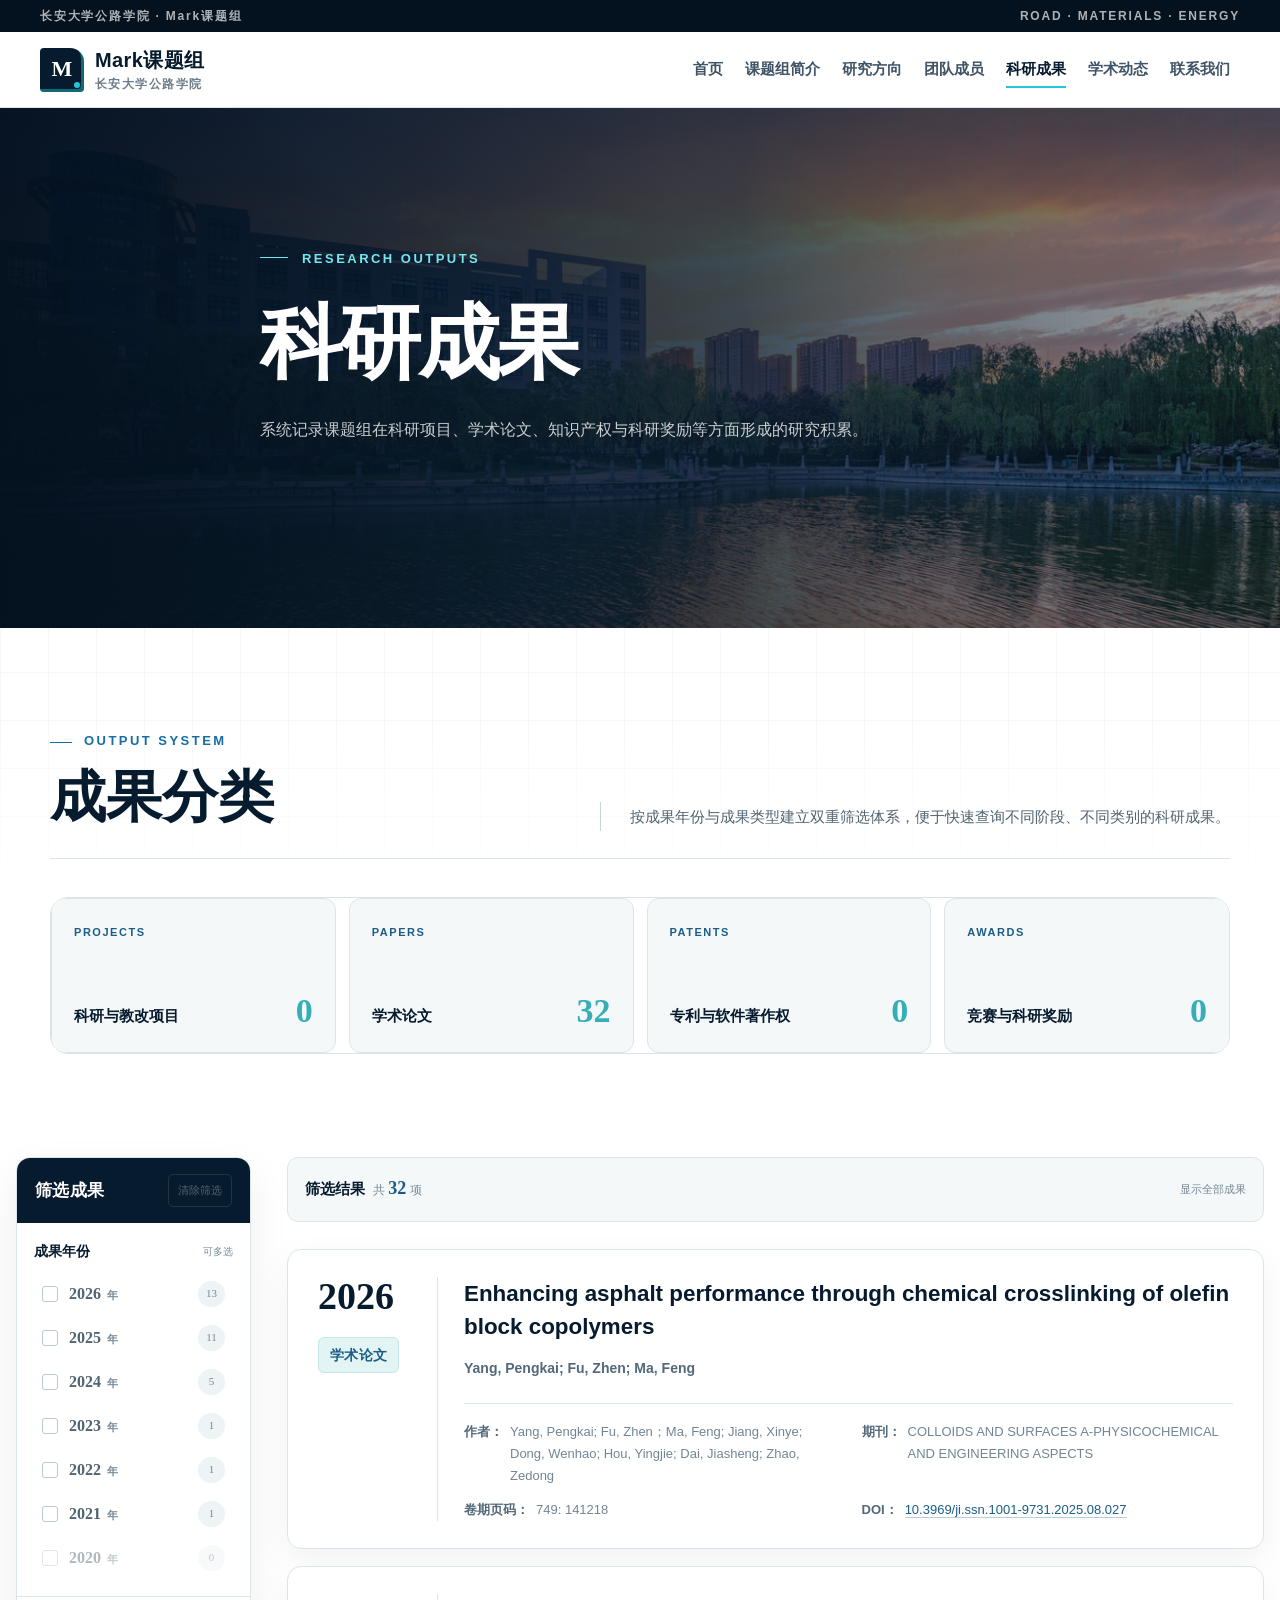
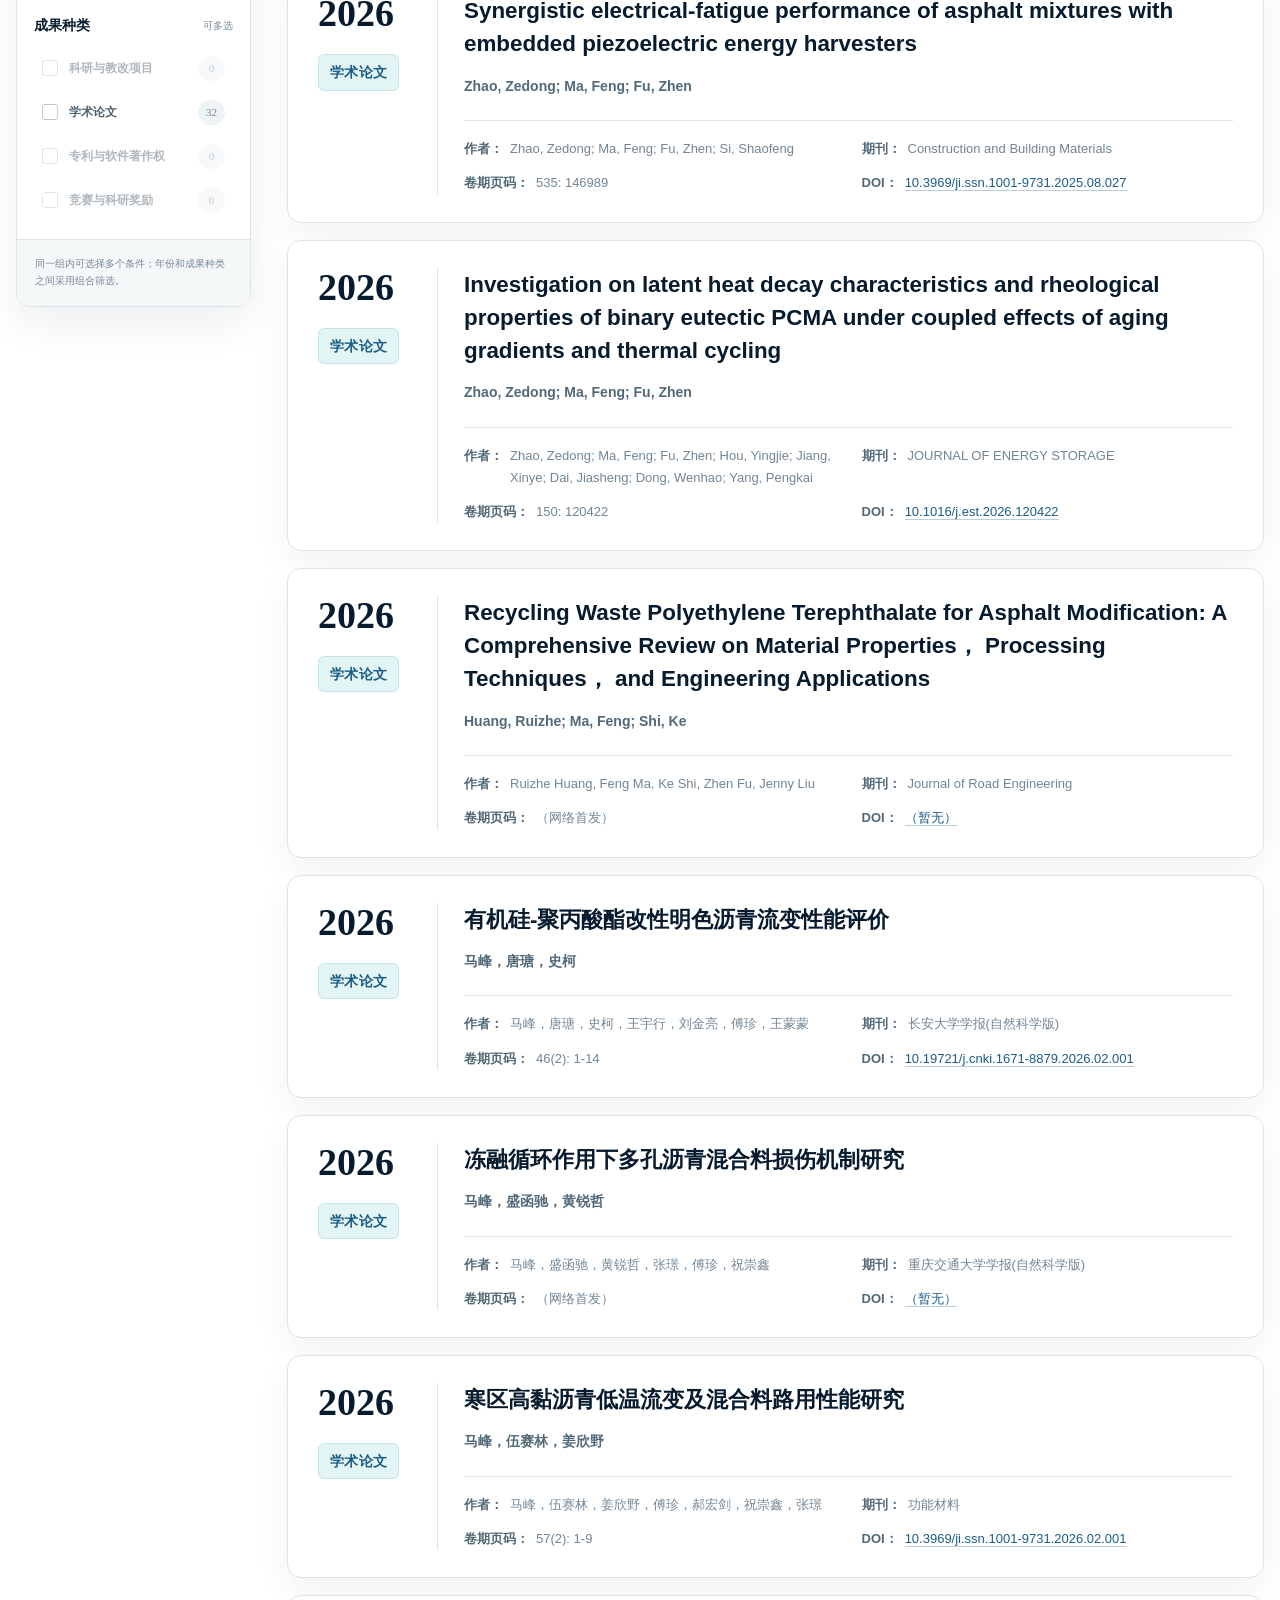
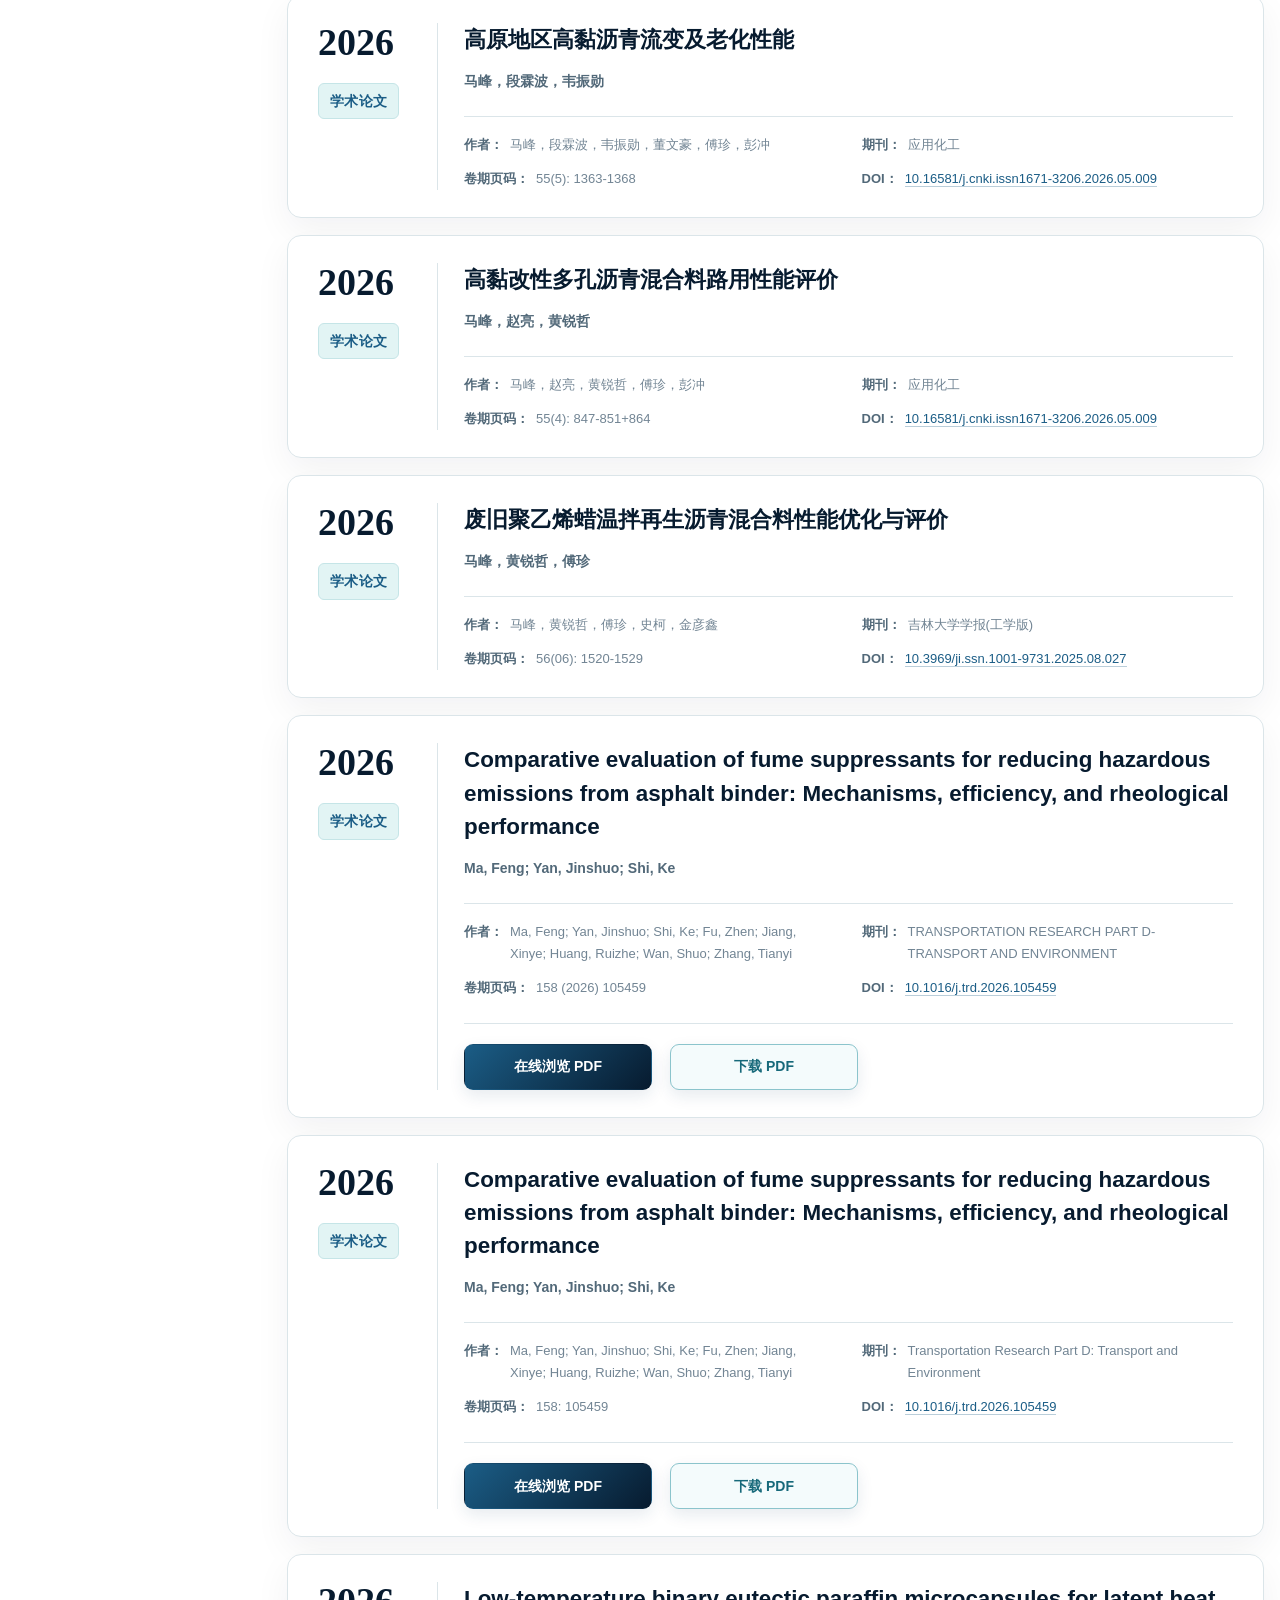
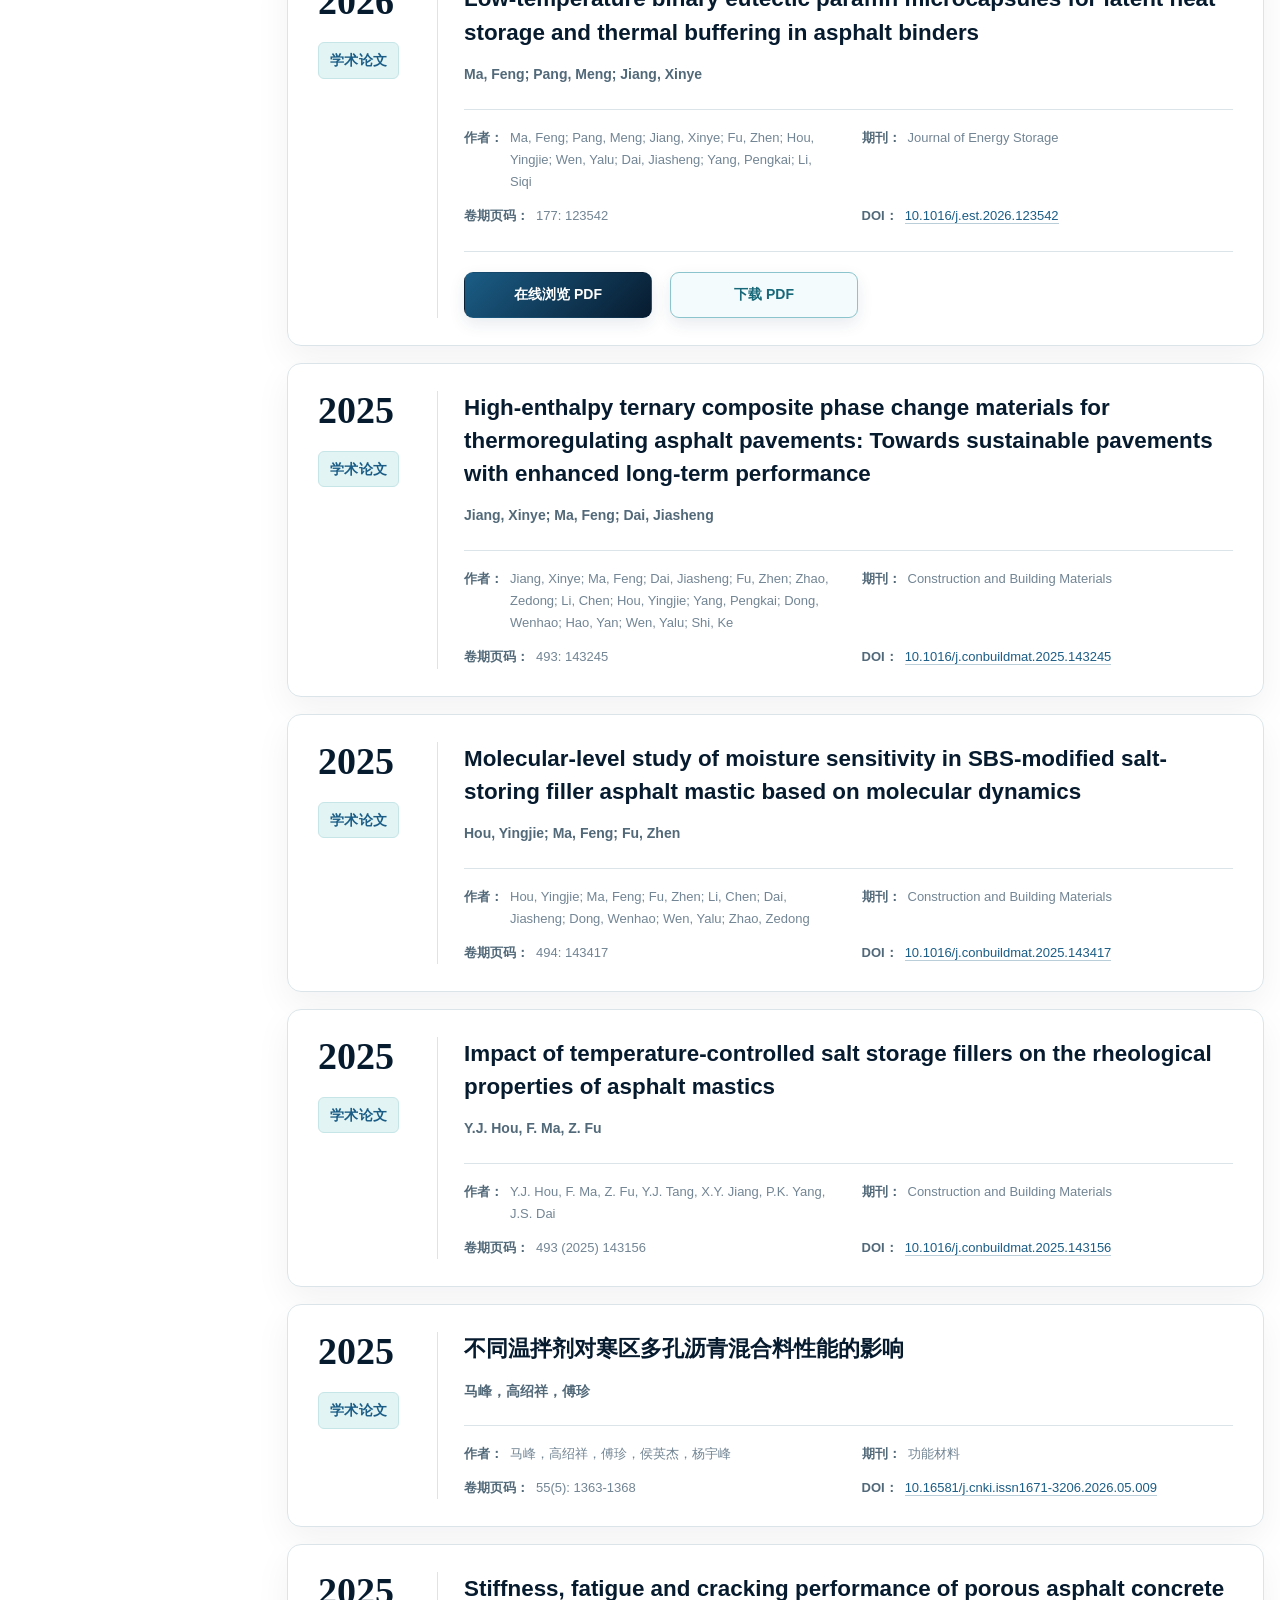
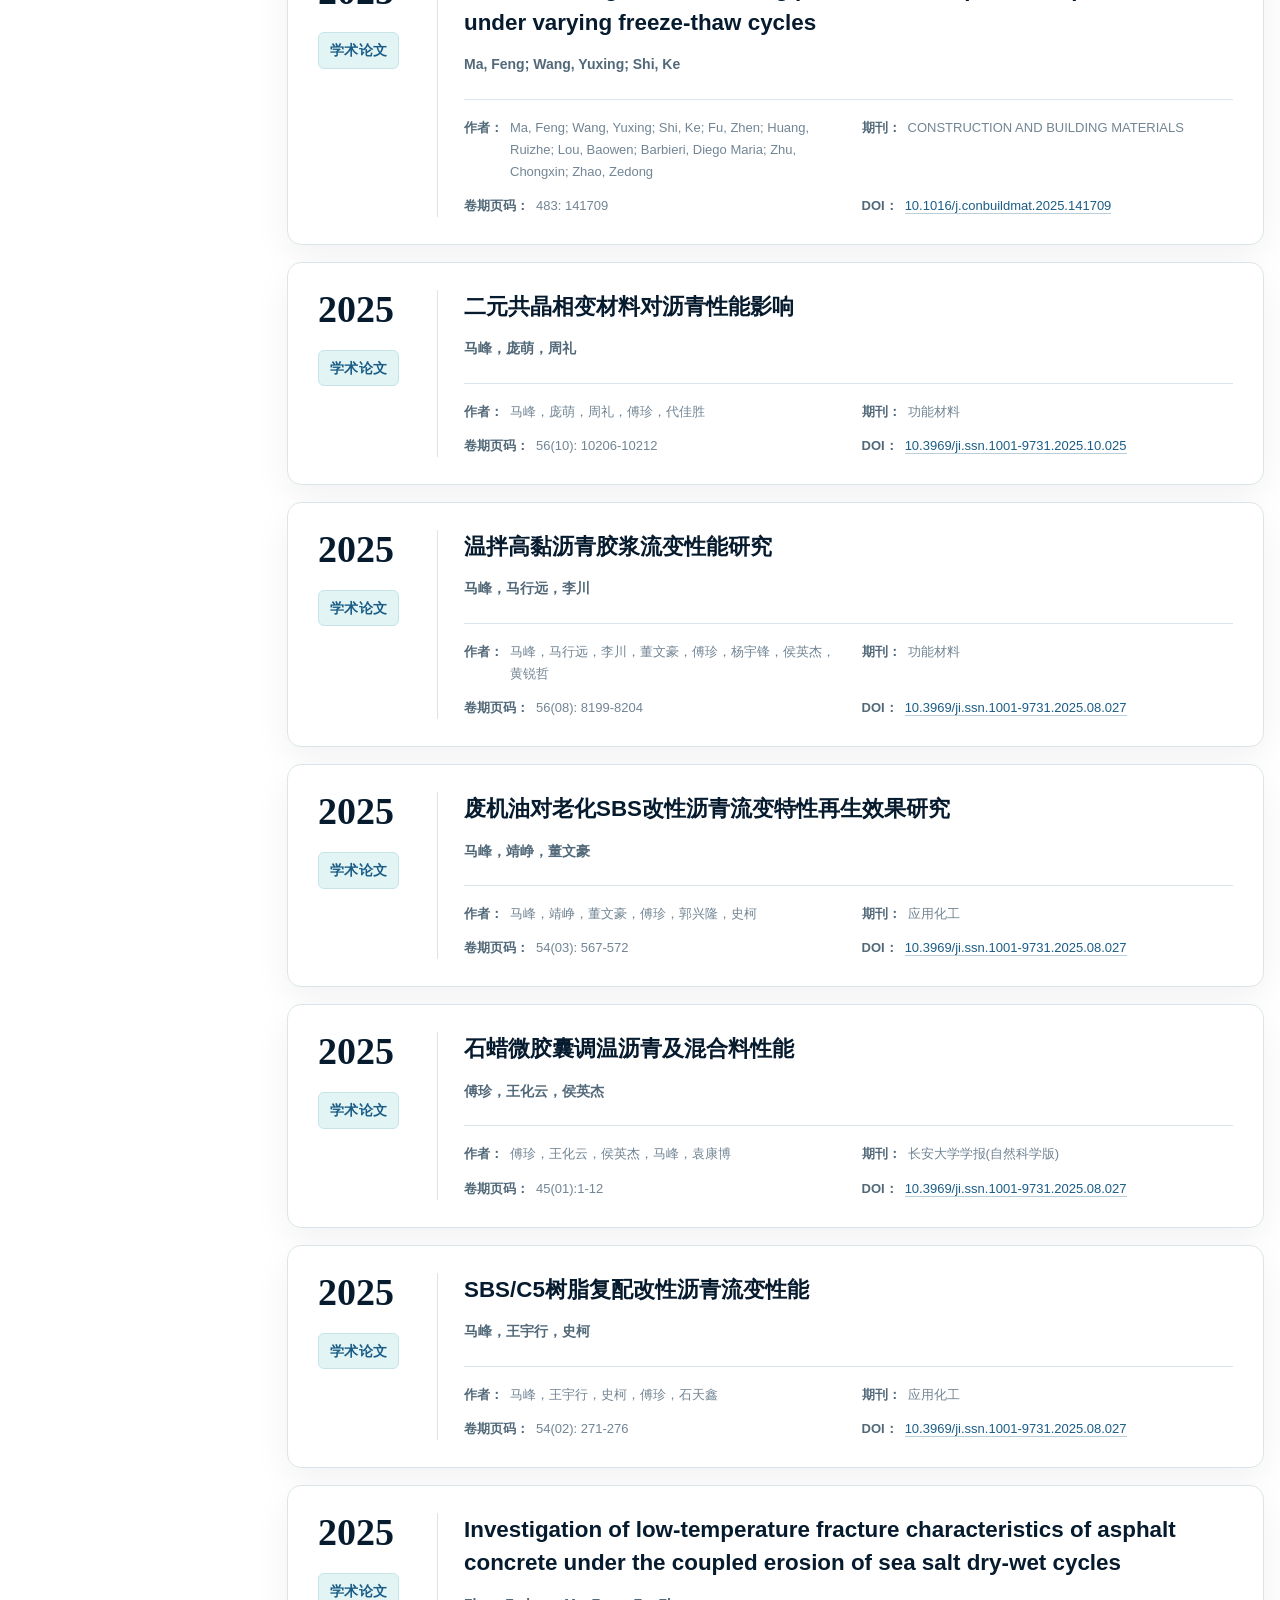
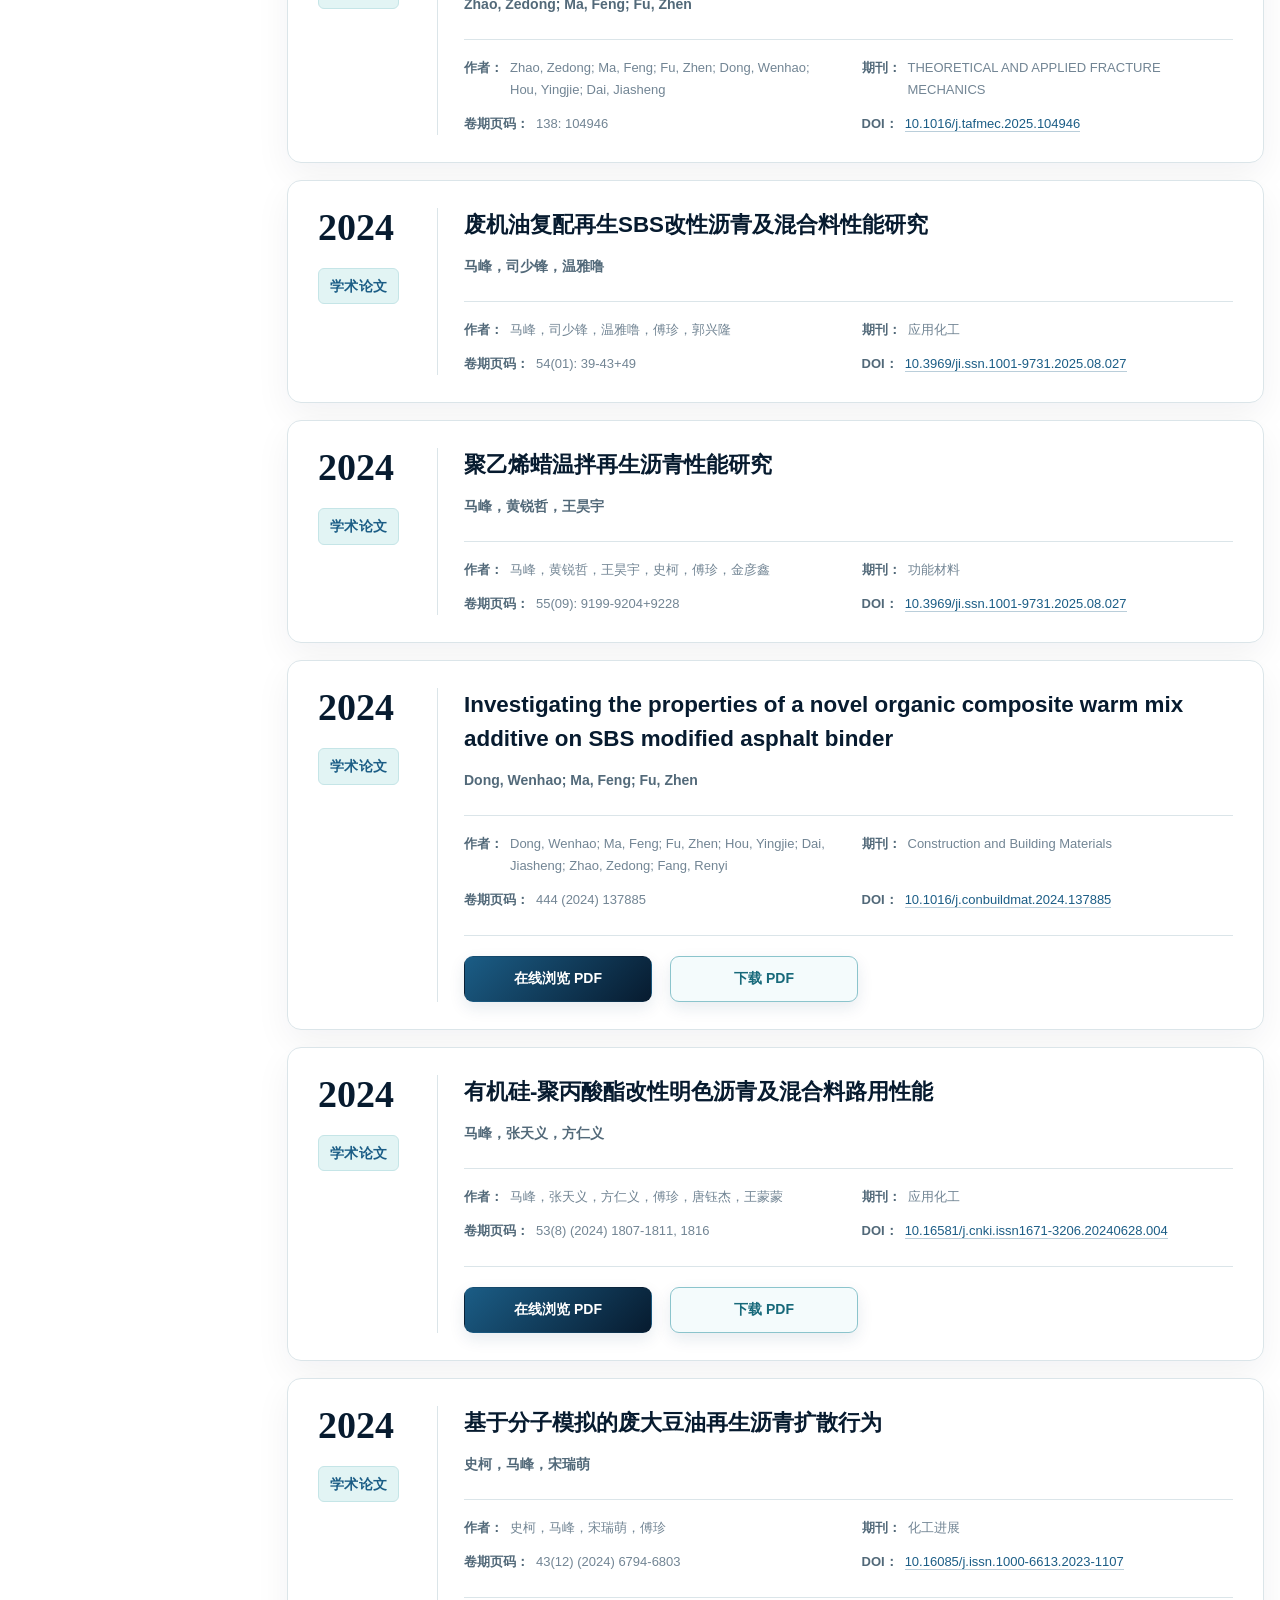
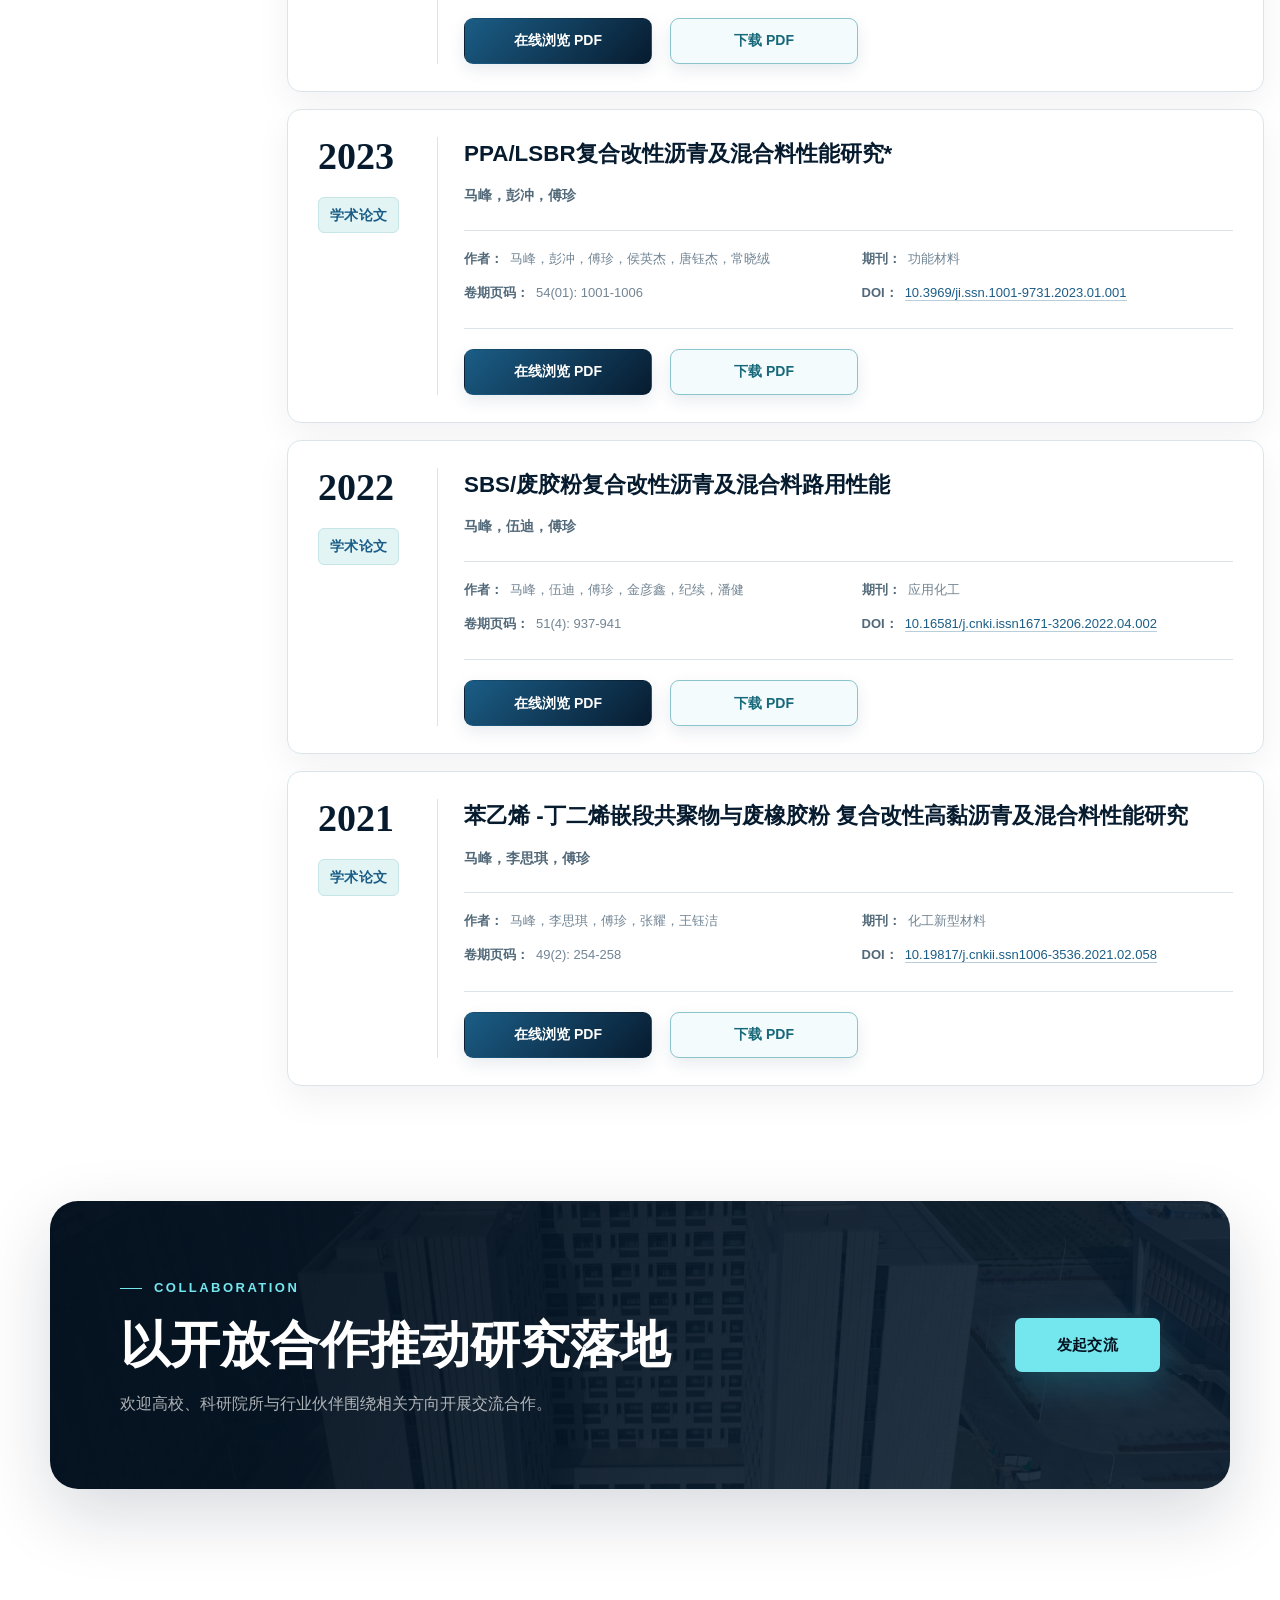
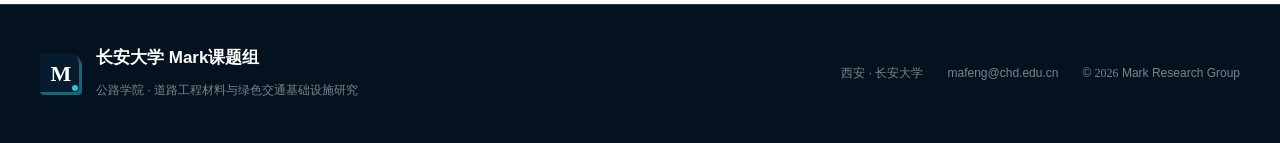
==== publications.html @ ce685371 "发布人工确认的成果 PDF" ====
<!DOCTYPE html>
<html lang="zh-CN">

<head>
    <meta charset="UTF-8">

    <meta name="viewport" content="width=device-width, initial-scale=1.0">

    <meta name="description" content="长安大学公路学院 Mark课题组科研项目、学术论文、知识产权与科研奖励。">

    <meta name="theme-color" content="#071b2f">

    <title>科研成果 - 长安大学 Mark课题组</title>

    <!-- 网站公共样式 -->
    <link rel="stylesheet" href="CSS/style.css">

    <!-- 网站公共脚本 -->
    <script src="JS/main.js" defer></script>

    <!-- 科研成果页面专用样式 -->
    <link rel="stylesheet" href="CSS/publications.css">
</head>

<body class="publications-page">

    <a class="skip-link" href="#main-content">跳至主要内容</a>

    <!-- 顶部信息栏 -->
    <div class="site-topbar">
        <span>长安大学公路学院 · Mark课题组</span>
        <span>ROAD · MATERIALS · ENERGY</span>
    </div>

    <!-- 主导航 -->
    <nav class="navbar" aria-label="主导航">

        <a class="logo" href="index.html">
            <span class="logo-mark">M</span>

            <span class="logo-text">
                <strong>Mark课题组</strong>
                <span>长安大学公路学院</span>
            </span>
        </a>

        <button class="nav-toggle" type="button" aria-expanded="false" aria-controls="primary-navigation" aria-label="打开或关闭主导航">
            <span class="nav-toggle-label">菜单</span>
            <span class="nav-toggle-icon" aria-hidden="true"></span>
        </button>

        <ul id="primary-navigation">
            <li><a href="index.html">首页</a></li>
            <li><a href="about.html">课题组简介</a></li>
            <li><a href="research.html">研究方向</a></li>
            <li><a href="members.html">团队成员</a></li>

            <li>
                <a class="active" aria-current="page" href="publications.html">科研成果</a>
            </li>

            <li><a href="news.html">学术动态</a></li>
            <li><a href="join.html">联系我们</a></li>
        </ul>
    </nav>

    <main id="main-content">

        <!-- 页面首屏 -->
        <header class="page-header publications-header">
            <div>
                <span class="hero-kicker">RESEARCH OUTPUTS</span>

                <h1>科研成果</h1>

                <p>系统记录课题组在科研项目、学术论文、知识产权与科研奖励等方面形成的研究积累。</p>
            </div>
        </header>

        <!-- 成果分类概览 -->
        <section class="output-overview">

            <div class="output-heading">
                <div>
                    <span class="eyebrow">Output System</span>

                    <h2>成果分类</h2>
                </div>

                <p>按成果年份与成果类型建立双重筛选体系，便于快速查询不同阶段、不同类别的科研成果。</p>
            </div>

            <div class="output-stats">

                <article class="output-stat-card">
                    <strong class="output-stat-code">PROJECTS</strong>

                    <div class="output-stat-content">
                        <span class="output-stat-name">科研与教改项目</span>

                        <b class="output-stat-number" data-overview-count="project">0</b>
                    </div>
                </article>

                <article class="output-stat-card">
                    <strong class="output-stat-code">PAPERS</strong>

                    <div class="output-stat-content">
                        <span class="output-stat-name">学术论文</span>

                        <b class="output-stat-number" data-overview-count="paper">0</b>
                    </div>
                </article>

                <article class="output-stat-card">
                    <strong class="output-stat-code">PATENTS</strong>

                    <div class="output-stat-content">
                        <span class="output-stat-name">专利与软件著作权</span>

                        <b class="output-stat-number" data-overview-count="intellectual-property">0</b>
                    </div>
                </article>

                <article class="output-stat-card">
                    <strong class="output-stat-code">AWARDS</strong>

                    <div class="output-stat-content">
                        <span class="output-stat-name">竞赛与科研奖励</span>

                        <b class="output-stat-number" data-overview-count="award">0</b>
                    </div>
                </article>

            </div>
        </section>

        <!-- 筛选与成果列表 -->
        <div class="publications-layout">

            <!-- 左侧筛选导航 -->
            <aside class="facet-sidebar" aria-label="科研成果筛选">
                <form class="facet-panel" id="publication-filter">
                    <div class="facet-panel-header">
                        <h2>筛选成果</h2>

                        <button class="facet-reset-button" type="button" data-reset-filters disabled>清除筛选</button>
                    </div>

                    <div class="facet-panel-body">

                        <!-- 年份筛选 -->
                        <section class="facet-group" aria-labelledby="year-filter-title">
                            <div class="facet-group-heading">
                                <h3 id="year-filter-title">成果年份</h3>

                                <span>可多选</span>
                            </div>

                            <ul class="facet-options">

                                <!-- 2026 -->
                                <li class="facet-option" data-facet-option>
                                    <label>
                                        <input type="checkbox" name="publication-year" value="2026" data-filter-year>

                                        <span class="facet-checkbox" aria-hidden="true"></span>

                                        <span class="facet-option-name"><span class="facet-year-number"> 2026</span>

                                            <span class="facet-year-unit">年</span>
                                        </span>

                                        <span class="facet-option-count" data-year-count="2026">0</span>
                                    </label>
                                </li>

                                <!-- 2025 -->
                                <li class="facet-option" data-facet-option>
                                    <label>
                                        <input type="checkbox" name="publication-year" value="2025" data-filter-year>

                                        <span class="facet-checkbox" aria-hidden="true"></span>

                                        <span class="facet-option-name"><span class="facet-year-number"> 2025</span>

                                            <span class="facet-year-unit">年</span>
                                        </span>

                                        <span class="facet-option-count" data-year-count="2025">0</span>
                                    </label>
                                </li>

                                <!-- 2024 -->
                                <li class="facet-option" data-facet-option>
                                    <label>
                                        <input type="checkbox" name="publication-year" value="2024" data-filter-year>

                                        <span class="facet-checkbox" aria-hidden="true"></span>

                                        <span class="facet-option-name"><span class="facet-year-number"> 2024</span>

                                            <span class="facet-year-unit">年</span>
                                        </span>

                                        <span class="facet-option-count" data-year-count="2024">0</span>
                                    </label>
                                </li>

                                <!-- 2023 -->
                                <li class="facet-option" data-facet-option>
                                    <label>
                                        <input type="checkbox" name="publication-year" value="2023" data-filter-year>

                                        <span class="facet-checkbox" aria-hidden="true"></span>

                                        <span class="facet-option-name"><span class="facet-year-number"> 2023</span>

                                            <span class="facet-year-unit">年</span>
                                        </span>

                                        <span class="facet-option-count" data-year-count="2023">0</span>
                                    </label>
                                </li>

                                <!-- 2022 -->
                                <li class="facet-option" data-facet-option>
                                    <label>
                                        <input type="checkbox" name="publication-year" value="2022" data-filter-year>

                                        <span class="facet-checkbox" aria-hidden="true"></span>

                                        <span class="facet-option-name"><span class="facet-year-number"> 2022</span>

                                            <span class="facet-year-unit">年</span>
                                        </span>

                                        <span class="facet-option-count" data-year-count="2022">0</span>
                                    </label>
                                </li>

                                <!-- 2021 -->
                                <li class="facet-option" data-facet-option>
                                    <label>
                                        <input type="checkbox" name="publication-year" value="2021" data-filter-year>

                                        <span class="facet-checkbox" aria-hidden="true"></span>

                                        <span class="facet-option-name"><span class="facet-year-number"> 2021</span>

                                            <span class="facet-year-unit">年</span>
                                        </span>

                                        <span class="facet-option-count" data-year-count="2021">0</span>
                                    </label>
                                </li>

                                <!-- 2020 -->
                                <li class="facet-option" data-facet-option>
                                    <label>
                                        <input type="checkbox" name="publication-year" value="2020" data-filter-year>

                                        <span class="facet-checkbox" aria-hidden="true"></span>

                                        <span class="facet-option-name"><span class="facet-year-number"> 2020</span>

                                            <span class="facet-year-unit">年</span>
                                        </span>

                                        <span class="facet-option-count" data-year-count="2020">0</span>
                                    </label>
                                </li>

                            </ul>
                        </section>

                        <!-- 成果类型筛选 -->
                        <section class="facet-group" aria-labelledby="type-filter-title">
                            <div class="facet-group-heading">
                                <h3 id="type-filter-title">成果种类</h3>

                                <span>可多选</span>
                            </div>

                            <ul class="facet-options">

                                <!-- 科研项目 -->
                                <li class="facet-option" data-facet-option>
                                    <label>
                                        <input type="checkbox" name="publication-type" value="project" data-filter-type>

                                        <span class="facet-checkbox" aria-hidden="true"></span>

                                        <span class="facet-option-name">科研与教改项目</span>

                                        <span class="facet-option-count" data-type-count="project">0</span>
                                    </label>
                                </li>

                                <!-- 学术论文 -->
                                <li class="facet-option" data-facet-option>
                                    <label>
                                        <input type="checkbox" name="publication-type" value="paper" data-filter-type>

                                        <span class="facet-checkbox" aria-hidden="true"></span>

                                        <span class="facet-option-name">学术论文</span>

                                        <span class="facet-option-count" data-type-count="paper">0</span>
                                    </label>
                                </li>

                                <!-- 知识产权 -->
                                <li class="facet-option" data-facet-option>
                                    <label>
                                        <input type="checkbox" name="publication-type" value="intellectual-property" data-filter-type>

                                        <span class="facet-checkbox" aria-hidden="true"></span>

                                        <span class="facet-option-name">专利与软件著作权</span>

                                        <span class="facet-option-count" data-type-count="intellectual-property">0</span>
                                    </label>
                                </li>

                                <!-- 奖励 -->
                                <li class="facet-option" data-facet-option>
                                    <label>
                                        <input type="checkbox" name="publication-type" value="award" data-filter-type>

                                        <span class="facet-checkbox" aria-hidden="true"></span>

                                        <span class="facet-option-name">竞赛与科研奖励</span>

                                        <span class="facet-option-count" data-type-count="award">0</span>
                                    </label>
                                </li>

                            </ul>
                        </section>

                        <p class="facet-help">同一组内可选择多个条件；年份和成果种类之间采用组合筛选。</p>

                    </div>
                </form>
            </aside>

            <!-- 右侧成果结果 -->
            <section class="publication-results" aria-labelledby="results-title">
                <div class="results-toolbar">

                    <div class="results-summary">
                        <strong id="results-title">筛选结果</strong>

                        <span>
                            共
                            <b class="results-count-number" data-visible-result-count>0</b>
                            项
                        </span>
                    </div>

                    <span class="results-status" data-results-status>显示全部成果</span>
                </div>

                <!-- 当前筛选条件 -->
                <div class="active-filters" data-active-filters hidden>
                    <span class="active-filter-label">已选条件</span>

                    <div class="active-filter-list" data-active-filter-list></div></div>

                <!-- 成果记录容器 -->
                <div class="achievement-results-list" data-achievement-results>

                    <!-- ===== 成果条目：从这里开始编辑 ===== -->
                    <!-- 新增成果时，复制一整个 achievement-record article，并同步修改年份、类型和详细信息。 -->
                    <article class="achievement-record" data-achievement-record data-year="2026" data-type="paper">
                        <!-- 左侧年份和成果类型 -->
                        <div class="record-meta">
                            <span class="record-year">2026</span>

                            <span class="record-type">学术论文</span>
                        </div>
                        <!-- 右侧论文信息 -->
                        <div class="record-content">
                            <!-- 论文题目 -->
                            <h3>Enhancing asphalt performance through chemical crosslinking of olefin block copolymers</h3>
                            <!-- 题目下方显示的主要作者 -->
                            <p class="record-author-line">Yang, Pengkai; Fu, Zhen; Ma, Feng</p>
                            <!-- 论文详细信息 -->
                            <div class="record-bibliography">
                                <!-- 完整作者信息 -->
                                <div class="bibliography-item">
                                    <span class="bibliography-label">作者</span>
                                    <span class="bibliography-value">Yang, Pengkai; Fu, Zhen；Ma, Feng; Jiang, Xinye; Dong, Wenhao; Hou, Yingjie; Dai, Jiasheng; Zhao, Zedong</span>
                                </div>
                                <!-- 期刊名称 -->
                                <div class="bibliography-item">
                                    <span class="bibliography-label">期刊</span>
                                    <span class="bibliography-value">COLLOIDS AND SURFACES A-PHYSICOCHEMICAL AND ENGINEERING ASPECTS</span>
                                </div>
                                <!-- 卷期页码或文章编号 -->
                                <div class="bibliography-item">
                                    <span class="bibliography-label">卷期页码</span>
                                    <span class="bibliography-value">749: 141218</span>
                                </div>
                                <!-- DOI -->
                                <div class="bibliography-item doi-item">
                                    <span class="bibliography-label">DOI</span>
                                    <span class="bibliography-value">
                                        <a class="bibliography-link" href="https://doi.org/10.1016/j.colsurfa.2026.141218" target="_blank" rel="noopener noreferrer">10.3969/ji.ssn.1001-9731.2025.08.027</a>
                                    </span>
                                </div>
                            </div>
                        </div>
                    </article>

                    <article class="achievement-record" data-achievement-record data-year="2026" data-type="paper">
                        <!-- 左侧年份和成果类型 -->
                        <div class="record-meta">
                            <span class="record-year">2026</span>

                            <span class="record-type">学术论文</span>
                        </div>
                        <!-- 右侧论文信息 -->
                        <div class="record-content">
                            <!-- 论文题目 -->
                            <h3>Synergistic electrical-fatigue performance of asphalt mixtures with embedded piezoelectric energy harvesters</h3>
                            <!-- 题目下方显示的主要作者 -->
                            <p class="record-author-line">Zhao, Zedong; Ma, Feng; Fu, Zhen</p>
                            <!-- 论文详细信息 -->
                            <div class="record-bibliography">
                                <!-- 完整作者信息 -->
                                <div class="bibliography-item">
                                    <span class="bibliography-label">作者</span>
                                    <span class="bibliography-value">Zhao, Zedong; Ma, Feng; Fu, Zhen; Si, Shaofeng</span>
                                </div>
                                <!-- 期刊名称 -->
                                <div class="bibliography-item">
                                    <span class="bibliography-label">期刊</span>
                                    <span class="bibliography-value">Construction and Building Materials</span>
                                </div>
                                <!-- 卷期页码或文章编号 -->
                                <div class="bibliography-item">
                                    <span class="bibliography-label">卷期页码</span>
                                    <span class="bibliography-value">535: 146989</span>
                                </div>
                                <!-- DOI -->
                                <div class="bibliography-item doi-item">
                                    <span class="bibliography-label">DOI</span>
                                    <span class="bibliography-value">
                                        <a class="bibliography-link" href="https://doi.org/10.1016/j.conbuildmat.2026.146989" target="_blank" rel="noopener noreferrer">10.3969/ji.ssn.1001-9731.2025.08.027</a>
                                    </span>
                                </div>
                            </div>
                        </div>
                    </article>

                    <article class="achievement-record" data-achievement-record data-year="2025" data-type="paper">
                        <!-- 左侧年份和成果类型 -->
                        <div class="record-meta">
                            <span class="record-year">2025</span>

                            <span class="record-type">学术论文</span>
                        </div>
                        <!-- 右侧论文信息 -->
                        <div class="record-content">
                            <!-- 论文题目 -->
                            <h3>High-enthalpy ternary composite phase change materials for thermoregulating asphalt pavements: Towards sustainable pavements with enhanced long-term performance</h3>
                            <!-- 题目下方显示的主要作者 -->
                            <p class="record-author-line">Jiang, Xinye; Ma, Feng; Dai, Jiasheng</p>
                            <!-- 论文详细信息 -->
                            <div class="record-bibliography">
                                <!-- 完整作者信息 -->
                                <div class="bibliography-item">
                                    <span class="bibliography-label">作者</span>
                                    <span class="bibliography-value">Jiang, Xinye; Ma, Feng; Dai, Jiasheng; Fu, Zhen; Zhao, Zedong; Li, Chen; Hou, Yingjie; Yang, Pengkai; Dong, Wenhao; Hao, Yan; Wen, Yalu; Shi, Ke</span>
                                </div>
                                <!-- 期刊名称 -->
                                <div class="bibliography-item">
                                    <span class="bibliography-label">期刊</span>
                                    <span class="bibliography-value">Construction and Building Materials</span>
                                </div>
                                <!-- 卷期页码或文章编号 -->
                                <div class="bibliography-item">
                                    <span class="bibliography-label">卷期页码</span>
                                    <span class="bibliography-value">493: 143245</span>
                                </div>
                                <!-- DOI -->
                                <div class="bibliography-item doi-item">
                                    <span class="bibliography-label">DOI</span>
                                    <span class="bibliography-value">
                                        <a class="bibliography-link" href="https://doi.org/10.1016/j.conbuildmat.2025.143245" target="_blank" rel="noopener noreferrer">10.1016/j.conbuildmat.2025.143245</a>
                                    </span>
                                </div>
                            </div>
                        </div>
                    </article>

                    <article class="achievement-record" data-achievement-record data-year="2025" data-type="paper">
                        <!-- 左侧年份和成果类型 -->
                        <div class="record-meta">
                            <span class="record-year">2025</span>
                            <span class="record-type">学术论文</span>
                        </div>
                        <!-- 右侧论文信息 -->
                        <div class="record-content">
                            <!-- 论文题目 -->
                            <h3>Molecular-level study of moisture sensitivity in SBS-modified salt-storing filler asphalt mastic based on molecular dynamics</h3>
                            <!-- 题目下方显示的主要作者 -->
                            <p class="record-author-line">Hou, Yingjie; Ma, Feng; Fu, Zhen</p>
                            <!-- 论文详细信息 -->
                            <div class="record-bibliography">
                                <!-- 完整作者信息 -->
                                <div class="bibliography-item">
                                    <span class="bibliography-label">作者</span>
                                    <span class="bibliography-value">Hou, Yingjie; Ma, Feng; Fu, Zhen; Li, Chen; Dai, Jiasheng; Dong, Wenhao; Wen, Yalu; Zhao, Zedong</span>
                                </div>
                                <!-- 期刊名称 -->
                                <div class="bibliography-item">
                                    <span class="bibliography-label">期刊</span>
                                    <span class="bibliography-value">Construction and Building Materials</span>
                                </div>
                                <!-- 卷期页码或文章编号 -->
                                <div class="bibliography-item">
                                    <span class="bibliography-label">卷期页码</span>
                                    <span class="bibliography-value">494: 143417</span>
                                </div>
                                <!-- DOI -->
                                <div class="bibliography-item doi-item">
                                    <span class="bibliography-label">DOI</span>
                                    <span class="bibliography-value">
                                        <a class="bibliography-link" href="https://doi.org/10.1016/j.conbuildmat.2025.143417" target="_blank" rel="noopener noreferrer">10.1016/j.conbuildmat.2025.143417</a>
                                    </span>
                                </div>
                            </div>
                        </div>
                    </article>

                    <article class="achievement-record" data-achievement-record data-year="2025" data-type="paper">
                        <div class="record-meta">
                            <span class="record-year">2025</span>

                            <span class="record-type">学术论文</span>
                        </div>

                        <div class="record-content">

                            <h3>Impact of temperature-controlled salt storage fillers on the rheological properties of asphalt mastics</h3>

                            <p class="record-author-line">Y.J. Hou, F. Ma, Z. Fu</p>

                            <div class="record-bibliography">

                                <!-- 作者 -->
                                <div class="bibliography-item">
                                    <span class="bibliography-label">作者</span>

                                    <span class="bibliography-value">Y.J. Hou, F. Ma, Z. Fu, Y.J. Tang, X.Y. Jiang, P.K. Yang, J.S. Dai</span>
                                </div>

                                <!-- 期刊 -->
                                <div class="bibliography-item">
                                    <span class="bibliography-label">期刊</span>

                                    <span class="bibliography-value">Construction and Building Materials</span>
                                </div>

                                <!-- 卷期页码 -->
                                <div class="bibliography-item">
                                    <span class="bibliography-label">卷期页码</span>

                                    <span class="bibliography-value">493 (2025) 143156</span>
                                </div>

                                <!-- DOI -->
                                <div class="bibliography-item doi-item">
                                    <span class="bibliography-label">DOI</span>

                                    <span class="bibliography-value">
                                        <a class="bibliography-link" href="https://doi.org/10.1016/j.conbuildmat.2025.143156" target="_blank" rel="noopener noreferrer">10.1016/j.conbuildmat.2025.143156</a>
                                    </span>
                                </div>

                            </div>
                        </div>
                    </article>

                    <article class="achievement-record" data-achievement-record data-year="2026" data-type="paper">
                        <div class="record-meta">
                            <span class="record-year">2026</span>
                            <span class="record-type">学术论文</span>
                        </div>
                        <div class="record-content">
                            <h3>Investigation on latent heat decay characteristics and rheological properties of binary eutectic PCMA under coupled effects of aging gradients and thermal cycling</h3>
                            <p class="record-author-line">Zhao, Zedong; Ma, Feng; Fu, Zhen</p>
                            <div class="record-bibliography">
                                <!-- 作者 -->
                                <div class="bibliography-item">
                                    <span class="bibliography-label">作者</span>
                                    <span class="bibliography-value">Zhao, Zedong; Ma, Feng; Fu, Zhen; Hou, Yingjie; Jiang, Xinye; Dai, Jiasheng; Dong, Wenhao; Yang, Pengkai</span>
                                </div>
                                <!-- 期刊 -->
                                <div class="bibliography-item">
                                    <span class="bibliography-label">期刊</span>
                                    <span class="bibliography-value">JOURNAL OF ENERGY STORAGE</span>
                                </div>
                                <!-- 卷期页码 -->
                                <div class="bibliography-item">
                                    <span class="bibliography-label">卷期页码</span>
                                    <span class="bibliography-value">150: 120422</span>
                                </div>
                                <!-- DOI -->
                                <div class="bibliography-item doi-item">
                                    <span class="bibliography-label">DOI</span>
                                    <span class="bibliography-value">
                                        <a class="bibliography-link" href="https://doi.org/10.1016/j.est.2026.120422" target="_blank" rel="noopener noreferrer">10.1016/j.est.2026.120422</a>
                                    </span>
                                </div>
                            </div>
                        </div>
                    </article>


                    <article class="achievement-record" data-achievement-record data-year="2026" data-type="paper">
                        <!-- 左侧年份和成果类型 -->
                        <div class="record-meta">
                            <span class="record-year">2026</span>

                            <span class="record-type">学术论文</span>
                        </div>

                        <!-- 右侧论文信息 -->
                        <div class="record-content">

                            <!-- 论文题目 -->
                            <h3>Recycling Waste Polyethylene Terephthalate for Asphalt Modification: A Comprehensive Review on Material Properties， Processing Techniques， and Engineering Applications</h3>

                            <!-- 题目下方显示的主要作者 -->
                            <p class="record-author-line">Huang, Ruizhe; Ma, Feng; Shi, Ke</p>

                            <!-- 论文详细信息 -->
                            <div class="record-bibliography">

                                <!-- 完整作者信息 -->
                                <div class="bibliography-item">
                                    <span class="bibliography-label">作者</span>

                                    <span class="bibliography-value">Ruizhe Huang, Feng Ma, Ke Shi, Zhen Fu, Jenny Liu</span>
                                </div>

                                <!-- 期刊名称 -->
                                <div class="bibliography-item">
                                    <span class="bibliography-label">期刊</span>

                                    <span class="bibliography-value">Journal of Road Engineering</span>
                                </div>

                                <!-- 卷期页码或文章编号 -->
                                <div class="bibliography-item">
                                    <span class="bibliography-label">卷期页码</span>

                                    <span class="bibliography-value">（网络首发）</span>
                                </div>

                                <!-- DOI -->
                                <div class="bibliography-item doi-item">
                                    <span class="bibliography-label">DOI</span>

                                    <span class="bibliography-value">
                                        <a class="bibliography-link" href="https://doi.org/在这里填写DOI号" target="_blank" rel="noopener noreferrer">（暂无）</a>
                                    </span>
                                </div>

                            </div>
                        </div>
                    </article>

                    <article class="achievement-record" data-achievement-record data-year="2026" data-type="paper">
                        <!-- 左侧年份和成果类型 -->
                        <div class="record-meta">
                            <span class="record-year">2026</span>
                            <span class="record-type">学术论文</span>
                        </div>
                        <!-- 右侧论文信息 -->
                        <div class="record-content">
                            <!-- 论文题目 -->
                            <h3>有机硅-聚丙酸酯改性明色沥青流变性能评价</h3>
                            <!-- 题目下方显示的主要作者 -->
                            <p class="record-author-line">马峰，唐瑭，史柯</p>
                            <!-- 论文详细信息 -->
                            <div class="record-bibliography">
                                <!-- 完整作者信息 -->
                                <div class="bibliography-item">
                                    <span class="bibliography-label">作者</span>
                                    <span class="bibliography-value">马峰，唐瑭，史柯，王宇行，刘金亮，傅珍，王蒙蒙</span>
                                </div>
                                <!-- 期刊名称 -->
                                <div class="bibliography-item">
                                    <span class="bibliography-label">期刊</span>
                                    <span class="bibliography-value">长安大学学报(自然科学版)</span>
                                </div>
                                <!-- 卷期页码或文章编号 -->
                                <div class="bibliography-item">
                                    <span class="bibliography-label">卷期页码</span>
                                    <span class="bibliography-value">46(2): 1-14</span>
                                </div>
                                <!-- DOI -->
                                <div class="bibliography-item doi-item">
                                    <span class="bibliography-label">DOI</span>
                                    <span class="bibliography-value">
                                        <a class="bibliography-link" href="https://doi.org/在这里填写DOI号" target="_blank" rel="noopener noreferrer">10.19721/j.cnki.1671-8879.2026.02.001</a>
                                    </span>
                                </div>
                            </div>
                        </div>
                    </article>

                    <article class="achievement-record" data-achievement-record data-year="2026" data-type="paper">
                        <!-- 左侧年份和成果类型 -->
                        <div class="record-meta">
                            <span class="record-year">2026</span>

                            <span class="record-type">学术论文</span>
                        </div>

                        <!-- 右侧论文信息 -->
                        <div class="record-content">

                            <!-- 论文题目 -->
                            <h3>冻融循环作用下多孔沥青混合料损伤机制研究</h3>

                            <!-- 题目下方显示的主要作者 -->
                            <p class="record-author-line">马峰，盛函驰，黄锐哲</p>

                            <!-- 论文详细信息 -->
                            <div class="record-bibliography">

                                <!-- 完整作者信息 -->
                                <div class="bibliography-item">
                                    <span class="bibliography-label">作者</span>

                                    <span class="bibliography-value">马峰，盛函驰，黄锐哲，张璟，傅珍，祝崇鑫</span>
                                </div>

                                <!-- 期刊名称 -->
                                <div class="bibliography-item">
                                    <span class="bibliography-label">期刊</span>

                                    <span class="bibliography-value">重庆交通大学学报(自然科学版)</span>
                                </div>

                                <!-- 卷期页码或文章编号 -->
                                <div class="bibliography-item">
                                    <span class="bibliography-label">卷期页码</span>

                                    <span class="bibliography-value">（网络首发）</span>
                                </div>

                                <!-- DOI -->
                                <div class="bibliography-item doi-item">
                                    <span class="bibliography-label">DOI</span>

                                    <span class="bibliography-value">
                                        <a class="bibliography-link" href="https://doi.org/暂无" target="_blank" rel="noopener noreferrer">（暂无）</a>
                                    </span>
                                </div>

                            </div>
                        </div>
                    </article>

                    <article class="achievement-record" data-achievement-record data-year="2026" data-type="paper">
                        <!-- 左侧年份和成果类型 -->
                        <div class="record-meta">
                            <span class="record-year">2026</span>

                            <span class="record-type">学术论文</span>
                        </div>

                        <!-- 右侧论文信息 -->
                        <div class="record-content">

                            <!-- 论文题目 -->
                            <h3>寒区高黏沥青低温流变及混合料路用性能研究</h3>

                            <!-- 题目下方显示的主要作者 -->
                            <p class="record-author-line">马峰，伍赛林，姜欣野</p>

                            <!-- 论文详细信息 -->
                            <div class="record-bibliography">

                                <!-- 完整作者信息 -->
                                <div class="bibliography-item">
                                    <span class="bibliography-label">作者</span>

                                    <span class="bibliography-value">马峰，伍赛林，姜欣野，傅珍，郝宏剑，祝崇鑫，张璟</span>
                                </div>

                                <!-- 期刊名称 -->
                                <div class="bibliography-item">
                                    <span class="bibliography-label">期刊</span>

                                    <span class="bibliography-value">功能材料</span>
                                </div>

                                <!-- 卷期页码或文章编号 -->
                                <div class="bibliography-item">
                                    <span class="bibliography-label">卷期页码</span>

                                    <span class="bibliography-value">57(2): 1-9</span>
                                </div>

                                <!-- DOI -->
                                <div class="bibliography-item doi-item">
                                    <span class="bibliography-label">DOI</span>

                                    <span class="bibliography-value">
                                        <a class="bibliography-link" href="https://doi.org/在这里填写DOI号" target="_blank" rel="noopener noreferrer">10.3969/ji.ssn.1001-9731.2026.02.001</a>
                                    </span>
                                </div>

                            </div>
                        </div>
                    </article>

                    <article class="achievement-record" data-achievement-record data-year="2026" data-type="paper">
                        <!-- 左侧年份和成果类型 -->
                        <div class="record-meta">
                            <span class="record-year">2026</span>

                            <span class="record-type">学术论文</span>
                        </div>

                        <!-- 右侧论文信息 -->
                        <div class="record-content">
                            <!-- 论文题目 -->
                            <h3>高原地区高黏沥青流变及老化性能</h3>
                            <!-- 题目下方显示的主要作者 -->
                            <p class="record-author-line">马峰，段霖波，韦振勋</p>
                            <!-- 论文详细信息 -->
                            <div class="record-bibliography">
                                <!-- 完整作者信息 -->
                                <div class="bibliography-item">
                                    <span class="bibliography-label">作者</span>
                                    <span class="bibliography-value">马峰，段霖波，韦振勋，董文豪，傅珍，彭冲</span>
                                </div>
                                <!-- 期刊名称 -->
                                <div class="bibliography-item">
                                    <span class="bibliography-label">期刊</span>
                                    <span class="bibliography-value">应用化工</span>
                                </div>
                                <!-- 卷期页码或文章编号 -->
                                <div class="bibliography-item">
                                    <span class="bibliography-label">卷期页码</span>
                                    <span class="bibliography-value">55(5): 1363-1368</span>
                                </div>
                                <!-- DOI -->
                                <div class="bibliography-item doi-item">
                                    <span class="bibliography-label">DOI</span>

                                    <span class="bibliography-value">
                                        <a class="bibliography-link" href="https://doi.org/10.16581/j.cnki.issn1671-3206.2026.05.009" target="_blank" rel="noopener noreferrer">10.16581/j.cnki.issn1671-3206.2026.05.009</a>
                                    </span>
                                </div>

                            </div>
                        </div>
                    </article>

                    <article class="achievement-record" data-achievement-record data-year="2026" data-type="paper">
                        <!-- 左侧年份和成果类型 -->
                        <div class="record-meta">
                            <span class="record-year">2026</span>

                            <span class="record-type">学术论文</span>
                        </div>

                        <!-- 右侧论文信息 -->
                        <div class="record-content">

                            <!-- 论文题目 -->
                            <h3>高黏改性多孔沥青混合料路用性能评价</h3>

                            <!-- 题目下方显示的主要作者 -->
                            <p class="record-author-line">马峰，赵亮，黄锐哲</p>

                            <!-- 论文详细信息 -->
                            <div class="record-bibliography">

                                <!-- 完整作者信息 -->
                                <div class="bibliography-item">
                                    <span class="bibliography-label">作者</span>

                                    <span class="bibliography-value">马峰，赵亮，黄锐哲，傅珍，彭冲</span>
                                </div>

                                <!-- 期刊名称 -->
                                <div class="bibliography-item">
                                    <span class="bibliography-label">期刊</span>

                                    <span class="bibliography-value">应用化工</span>
                                </div>

                                <!-- 卷期页码或文章编号 -->
                                <div class="bibliography-item">
                                    <span class="bibliography-label">卷期页码</span>

                                    <span class="bibliography-value">55(4): 847-851+864</span>
                                </div>

                                <!-- DOI -->
                                <div class="bibliography-item doi-item">
                                    <span class="bibliography-label">DOI</span>

                                    <span class="bibliography-value">
                                        <a class="bibliography-link" href="https://doi.org/10.16581/j.cnki.issn1671-3206.2026.05.009" target="_blank" rel="noopener noreferrer">10.16581/j.cnki.issn1671-3206.2026.05.009</a>
                                    </span>
                                </div>

                            </div>
                        </div>
                    </article>

                    <article class="achievement-record" data-achievement-record data-year="2025" data-type="paper">
                        <!-- 左侧年份和成果类型 -->
                        <div class="record-meta">
                            <span class="record-year">2025</span>
                            <span class="record-type">学术论文</span>
                        </div>
                        <!-- 右侧论文信息 -->
                        <div class="record-content">
                            <!-- 论文题目 -->
                            <h3>不同温拌剂对寒区多孔沥青混合料性能的影响</h3>
                            <!-- 题目下方显示的主要作者 -->
                            <p class="record-author-line">马峰，高绍祥，傅珍</p>
                            <!-- 论文详细信息 -->
                            <div class="record-bibliography">
                                <!-- 完整作者信息 -->
                                <div class="bibliography-item">
                                    <span class="bibliography-label">作者</span>
                                    <span class="bibliography-value">马峰，高绍祥，傅珍，侯英杰，杨宇峰</span>
                                </div>
                                <!-- 期刊名称 -->
                                <div class="bibliography-item">
                                    <span class="bibliography-label">期刊</span>
                                    <span class="bibliography-value">功能材料</span>
                                </div>
                                <!-- 卷期页码或文章编号 -->
                                <div class="bibliography-item">
                                    <span class="bibliography-label">卷期页码</span>
                                    <span class="bibliography-value">55(5): 1363-1368</span>
                                </div>
                                <!-- DOI -->
                                <div class="bibliography-item doi-item">
                                    <span class="bibliography-label">DOI</span>

                                    <span class="bibliography-value">
                                        <a class="bibliography-link" href="https://doi.org/10.16581/j.cnki.issn1671-3206.2026.05.009" target="_blank" rel="noopener noreferrer">10.16581/j.cnki.issn1671-3206.2026.05.009</a>
                                    </span>
                                </div>

                            </div>
                        </div>
                    </article>

                    <article class="achievement-record" data-achievement-record data-year="2025" data-type="paper">
                        <!-- 左侧年份和成果类型 -->
                        <div class="record-meta">
                            <span class="record-year">2025</span>
                            <span class="record-type">学术论文</span>
                        </div>
                        <!-- 右侧论文信息 -->
                        <div class="record-content">
                            <!-- 论文题目 -->
                            <h3>Stiffness, fatigue and cracking performance of porous asphalt concrete under varying freeze-thaw cycles</h3>
                            <!-- 题目下方显示的主要作者 -->
                            <p class="record-author-line">Ma, Feng; Wang, Yuxing; Shi, Ke</p>
                            <!-- 论文详细信息 -->
                            <div class="record-bibliography">
                                <!-- 完整作者信息 -->
                                <div class="bibliography-item">
                                    <span class="bibliography-label">作者</span>
                                    <span class="bibliography-value">Ma, Feng; Wang, Yuxing; Shi, Ke; Fu, Zhen; Huang, Ruizhe; Lou, Baowen; Barbieri, Diego Maria; Zhu, Chongxin; Zhao, Zedong</span>
                                </div>
                                <!-- 期刊名称 -->
                                <div class="bibliography-item">
                                    <span class="bibliography-label">期刊</span>
                                    <span class="bibliography-value">CONSTRUCTION AND BUILDING MATERIALS</span>
                                </div>
                                <!-- 卷期页码或文章编号 -->
                                <div class="bibliography-item">
                                    <span class="bibliography-label">卷期页码</span>
                                    <span class="bibliography-value">483: 141709</span>
                                </div>
                                <!-- DOI -->
                                <div class="bibliography-item doi-item">
                                    <span class="bibliography-label">DOI</span>
                                    <span class="bibliography-value">
                                        <a class="bibliography-link" href="https://doi.org/10.1016/j.conbuildmat.2025.141709" target="_blank" rel="noopener noreferrer">10.1016/j.conbuildmat.2025.141709</a>
                                    </span>
                                </div>
                            </div>
                        </div>
                    </article>

                    <article class="achievement-record" data-achievement-record data-year="2025" data-type="paper">
                        <!-- 左侧年份和成果类型 -->
                        <div class="record-meta">
                            <span class="record-year">2025</span>
                            <span class="record-type">学术论文</span>
                        </div>
                        <!-- 右侧论文信息 -->
                        <div class="record-content">
                            <!-- 论文题目 -->
                            <h3>二元共晶相变材料对沥青性能影响</h3>
                            <!-- 题目下方显示的主要作者 -->
                            <p class="record-author-line">马峰，庞萌，周礼</p>
                            <!-- 论文详细信息 -->
                            <div class="record-bibliography">
                                <!-- 完整作者信息 -->
                                <div class="bibliography-item">
                                    <span class="bibliography-label">作者</span>
                                    <span class="bibliography-value">马峰，庞萌，周礼，傅珍，代佳胜</span>
                                </div>
                                <!-- 期刊名称 -->
                                <div class="bibliography-item">
                                    <span class="bibliography-label">期刊</span>
                                    <span class="bibliography-value">功能材料</span>
                                </div>
                                <!-- 卷期页码或文章编号 -->
                                <div class="bibliography-item">
                                    <span class="bibliography-label">卷期页码</span>
                                    <span class="bibliography-value">56(10): 10206-10212</span>
                                </div>
                                <!-- DOI -->
                                <div class="bibliography-item doi-item">
                                    <span class="bibliography-label">DOI</span>
                                    <span class="bibliography-value">
                                        <a class="bibliography-link" href="https://doi.org/10.3969/ji.ssn.1001-9731.2025.10.025" target="_blank" rel="noopener noreferrer">10.3969/ji.ssn.1001-9731.2025.10.025</a>
                                    </span>
                                </div>
                            </div>
                        </div>
                    </article>

                    <article class="achievement-record" data-achievement-record data-year="2025" data-type="paper">
                        <!-- 左侧年份和成果类型 -->
                        <div class="record-meta">
                            <span class="record-year">2025</span>

                            <span class="record-type">学术论文</span>
                        </div>
                        <!-- 右侧论文信息 -->
                        <div class="record-content">
                            <!-- 论文题目 -->
                            <h3>温拌高黏沥青胶浆流变性能研究</h3>
                            <!-- 题目下方显示的主要作者 -->
                            <p class="record-author-line">马峰，马行远，李川</p>
                            <!-- 论文详细信息 -->
                            <div class="record-bibliography">
                                <!-- 完整作者信息 -->
                                <div class="bibliography-item">
                                    <span class="bibliography-label">作者</span>
                                    <span class="bibliography-value">马峰，马行远，李川，董文豪，傅珍，杨宇锋，侯英杰，黄锐哲</span>
                                </div>
                                <!-- 期刊名称 -->
                                <div class="bibliography-item">
                                    <span class="bibliography-label">期刊</span>
                                    <span class="bibliography-value">功能材料</span>
                                </div>
                                <!-- 卷期页码或文章编号 -->
                                <div class="bibliography-item">
                                    <span class="bibliography-label">卷期页码</span>
                                    <span class="bibliography-value">56(08): 8199-8204</span>
                                </div>
                                <!-- DOI -->
                                <div class="bibliography-item doi-item">
                                    <span class="bibliography-label">DOI</span>
                                    <span class="bibliography-value">
                                        <a class="bibliography-link" href="https://doi.org/10.3969/ji.ssn.1001-9731.2025.08.027" target="_blank" rel="noopener noreferrer">10.3969/ji.ssn.1001-9731.2025.08.027</a>
                                    </span>
                                </div>
                            </div>
                        </div>
                    </article>

                    <article class="achievement-record" data-achievement-record data-year="2026" data-type="paper">
                        <!-- 左侧年份和成果类型 -->
                        <div class="record-meta">
                            <span class="record-year">2026</span>

                            <span class="record-type">学术论文</span>
                        </div>
                        <!-- 右侧论文信息 -->
                        <div class="record-content">
                            <!-- 论文题目 -->
                            <h3>废旧聚乙烯蜡温拌再生沥青混合料性能优化与评价</h3>
                            <!-- 题目下方显示的主要作者 -->
                            <p class="record-author-line">马峰，黄锐哲，傅珍</p>
                            <!-- 论文详细信息 -->
                            <div class="record-bibliography">
                                <!-- 完整作者信息 -->
                                <div class="bibliography-item">
                                    <span class="bibliography-label">作者</span>
                                    <span class="bibliography-value">马峰，黄锐哲，傅珍，史柯，金彦鑫</span>
                                </div>
                                <!-- 期刊名称 -->
                                <div class="bibliography-item">
                                    <span class="bibliography-label">期刊</span>
                                    <span class="bibliography-value">吉林大学学报(工学版)</span>
                                </div>
                                <!-- 卷期页码或文章编号 -->
                                <div class="bibliography-item">
                                    <span class="bibliography-label">卷期页码</span>
                                    <span class="bibliography-value">56(06): 1520-1529</span>
                                </div>
                                <!-- DOI -->
                                <div class="bibliography-item doi-item">
                                    <span class="bibliography-label">DOI</span>
                                    <span class="bibliography-value">
                                        <a class="bibliography-link" href="https://doi.org/	10.13229/j.cnki.jdxbgxb.20241176" target="_blank" rel="noopener noreferrer">10.3969/ji.ssn.1001-9731.2025.08.027</a>
                                    </span>
                                </div>
                            </div>
                        </div>
                    </article>

                    <article class="achievement-record" data-achievement-record data-year="2025" data-type="paper">
                        <!-- 左侧年份和成果类型 -->
                        <div class="record-meta">
                            <span class="record-year">2025</span>

                            <span class="record-type">学术论文</span>
                        </div>
                        <!-- 右侧论文信息 -->
                        <div class="record-content">
                            <!-- 论文题目 -->
                            <h3>废机油对老化SBS改性沥青流变特性再生效果研究</h3>
                            <!-- 题目下方显示的主要作者 -->
                            <p class="record-author-line">马峰，靖峥，董文豪</p>
                            <!-- 论文详细信息 -->
                            <div class="record-bibliography">
                                <!-- 完整作者信息 -->
                                <div class="bibliography-item">
                                    <span class="bibliography-label">作者</span>
                                    <span class="bibliography-value">马峰，靖峥，董文豪，傅珍，郭兴隆，史柯</span>
                                </div>
                                <!-- 期刊名称 -->
                                <div class="bibliography-item">
                                    <span class="bibliography-label">期刊</span>
                                    <span class="bibliography-value">应用化工</span>
                                </div>
                                <!-- 卷期页码或文章编号 -->
                                <div class="bibliography-item">
                                    <span class="bibliography-label">卷期页码</span>
                                    <span class="bibliography-value">54(03): 567-572</span>
                                </div>
                                <!-- DOI -->
                                <div class="bibliography-item doi-item">
                                    <span class="bibliography-label">DOI</span>
                                    <span class="bibliography-value">
                                        <a class="bibliography-link" href="https://doi.org/10.16581/j.cnki.issn1671-3206.20250226.001" target="_blank" rel="noopener noreferrer">10.3969/ji.ssn.1001-9731.2025.08.027</a>
                                    </span>
                                </div>
                            </div>
                        </div>
                    </article>

                    <article class="achievement-record" data-achievement-record data-year="2025" data-type="paper">
                        <!-- 左侧年份和成果类型 -->
                        <div class="record-meta">
                            <span class="record-year">2025</span>

                            <span class="record-type">学术论文</span>
                        </div>
                        <!-- 右侧论文信息 -->
                        <div class="record-content">
                            <!-- 论文题目 -->
                            <h3>石蜡微胶囊调温沥青及混合料性能</h3>
                            <!-- 题目下方显示的主要作者 -->
                            <p class="record-author-line">傅珍，王化云，侯英杰</p>
                            <!-- 论文详细信息 -->
                            <div class="record-bibliography">
                                <!-- 完整作者信息 -->
                                <div class="bibliography-item">
                                    <span class="bibliography-label">作者</span>
                                    <span class="bibliography-value">傅珍，王化云，侯英杰，马峰，袁康博</span>
                                </div>
                                <!-- 期刊名称 -->
                                <div class="bibliography-item">
                                    <span class="bibliography-label">期刊</span>
                                    <span class="bibliography-value">长安大学学报(自然科学版)</span>
                                </div>
                                <!-- 卷期页码或文章编号 -->
                                <div class="bibliography-item">
                                    <span class="bibliography-label">卷期页码</span>
                                    <span class="bibliography-value">45(01):1-12</span>
                                </div>
                                <!-- DOI -->
                                <div class="bibliography-item doi-item">
                                    <span class="bibliography-label">DOI</span>
                                    <span class="bibliography-value">
                                        <a class="bibliography-link" href="https://doi.org/10.19721/j.cnki.1671-8879.2025.01.001" target="_blank" rel="noopener noreferrer">10.3969/ji.ssn.1001-9731.2025.08.027</a>
                                    </span>
                                </div>
                            </div>
                        </div>
                    </article>

                    <article class="achievement-record" data-achievement-record data-year="2025" data-type="paper">
                        <!-- 左侧年份和成果类型 -->
                        <div class="record-meta">
                            <span class="record-year">2025</span>

                            <span class="record-type">学术论文</span>
                        </div>
                        <!-- 右侧论文信息 -->
                        <div class="record-content">
                            <!-- 论文题目 -->
                            <h3>SBS/C5树脂复配改性沥青流变性能</h3>
                            <!-- 题目下方显示的主要作者 -->
                            <p class="record-author-line">马峰，王宇行，史柯</p>
                            <!-- 论文详细信息 -->
                            <div class="record-bibliography">
                                <!-- 完整作者信息 -->
                                <div class="bibliography-item">
                                    <span class="bibliography-label">作者</span>
                                    <span class="bibliography-value">马峰，王宇行，史柯，傅珍，石天鑫</span>
                                </div>
                                <!-- 期刊名称 -->
                                <div class="bibliography-item">
                                    <span class="bibliography-label">期刊</span>
                                    <span class="bibliography-value">应用化工</span>
                                </div>
                                <!-- 卷期页码或文章编号 -->
                                <div class="bibliography-item">
                                    <span class="bibliography-label">卷期页码</span>
                                    <span class="bibliography-value">54(02): 271-276</span>
                                </div>
                                <!-- DOI -->
                                <div class="bibliography-item doi-item">
                                    <span class="bibliography-label">DOI</span>
                                    <span class="bibliography-value">
                                        <a class="bibliography-link" href="https://doi.org/10.16581/j.cnki.issn1671-3206.20250123.011" target="_blank" rel="noopener noreferrer">10.3969/ji.ssn.1001-9731.2025.08.027</a>
                                    </span>
                                </div>
                            </div>
                        </div>
                    </article>

                    <article class="achievement-record" data-achievement-record data-year="2025" data-type="paper">
                        <!-- 左侧年份和成果类型 -->
                        <div class="record-meta">
                            <span class="record-year">2025</span>

                            <span class="record-type">学术论文</span>
                        </div>
                        <!-- 右侧论文信息 -->
                        <div class="record-content">
                            <!-- 论文题目 -->
                            <h3>Investigation of low-temperature fracture characteristics of asphalt concrete under the coupled erosion of sea salt dry-wet cycles</h3>
                            <!-- 题目下方显示的主要作者 -->
                            <p class="record-author-line">Zhao, Zedong; Ma, Feng; Fu, Zhen</p>
                            <!-- 论文详细信息 -->
                            <div class="record-bibliography">
                                <!-- 完整作者信息 -->
                                <div class="bibliography-item">
                                    <span class="bibliography-label">作者</span>
                                    <span class="bibliography-value">Zhao, Zedong; Ma, Feng; Fu, Zhen; Dong, Wenhao; Hou, Yingjie; Dai, Jiasheng</span>
                                </div>
                                <!-- 期刊名称 -->
                                <div class="bibliography-item">
                                    <span class="bibliography-label">期刊</span>
                                    <span class="bibliography-value">THEORETICAL AND APPLIED FRACTURE MECHANICS</span>
                                </div>
                                <!-- 卷期页码或文章编号 -->
                                <div class="bibliography-item">
                                    <span class="bibliography-label">卷期页码</span>
                                    <span class="bibliography-value">138: 104946</span>
                                </div>
                                <!-- DOI -->
                                <div class="bibliography-item doi-item">
                                    <span class="bibliography-label">DOI</span>
                                    <span class="bibliography-value">
                                        <a class="bibliography-link" href="https://doi.org/10.1016/j.tafmec.2025.104946" target="_blank" rel="noopener noreferrer">10.1016/j.tafmec.2025.104946</a>
                                    </span>
                                </div>
                            </div>
                        </div>
                    </article>


                    <article class="achievement-record" data-achievement-record data-year="2024" data-type="paper">
                        <!-- 左侧年份和成果类型 -->
                        <div class="record-meta">
                            <span class="record-year">2024</span>

                            <span class="record-type">学术论文</span>
                        </div>
                        <!-- 右侧论文信息 -->
                        <div class="record-content">
                            <!-- 论文题目 -->
                            <h3>废机油复配再生SBS改性沥青及混合料性能研究</h3>
                            <!-- 题目下方显示的主要作者 -->
                            <p class="record-author-line">马峰，司少锋，温雅噜</p>
                            <!-- 论文详细信息 -->
                            <div class="record-bibliography">
                                <!-- 完整作者信息 -->
                                <div class="bibliography-item">
                                    <span class="bibliography-label">作者</span>
                                    <span class="bibliography-value">马峰，司少锋，温雅噜，傅珍，郭兴隆</span>
                                </div>
                                <!-- 期刊名称 -->
                                <div class="bibliography-item">
                                    <span class="bibliography-label">期刊</span>
                                    <span class="bibliography-value">应用化工</span>
                                </div>
                                <!-- 卷期页码或文章编号 -->
                                <div class="bibliography-item">
                                    <span class="bibliography-label">卷期页码</span>
                                    <span class="bibliography-value">54(01): 39-43+49</span>
                                </div>
                                <!-- DOI -->
                                <div class="bibliography-item doi-item">
                                    <span class="bibliography-label">DOI</span>
                                    <span class="bibliography-value">
                                        <a class="bibliography-link" href="https://doi.org/10.16581/j.cnki.issn1671-3206.20241219.006" target="_blank" rel="noopener noreferrer">10.3969/ji.ssn.1001-9731.2025.08.027</a>
                                    </span>
                                </div>
                            </div>
                        </div>
                    </article>

                    <article class="achievement-record" data-achievement-record data-year="2024" data-type="paper">
                        <!-- 左侧年份和成果类型 -->
                        <div class="record-meta">
                            <span class="record-year">2024</span>

                            <span class="record-type">学术论文</span>
                        </div>
                        <!-- 右侧论文信息 -->
                        <div class="record-content">
                            <!-- 论文题目 -->
                            <h3>聚乙烯蜡温拌再生沥青性能研究</h3>
                            <!-- 题目下方显示的主要作者 -->
                            <p class="record-author-line">马峰，黄锐哲，王昊宇</p>
                            <!-- 论文详细信息 -->
                            <div class="record-bibliography">
                                <!-- 完整作者信息 -->
                                <div class="bibliography-item">
                                    <span class="bibliography-label">作者</span>
                                    <span class="bibliography-value">马峰，黄锐哲，王昊宇，史柯，傅珍，金彦鑫</span>
                                </div>
                                <!-- 期刊名称 -->
                                <div class="bibliography-item">
                                    <span class="bibliography-label">期刊</span>
                                    <span class="bibliography-value">功能材料</span>
                                </div>
                                <!-- 卷期页码或文章编号 -->
                                <div class="bibliography-item">
                                    <span class="bibliography-label">卷期页码</span>
                                    <span class="bibliography-value">55(09): 9199-9204+9228</span>
                                </div>
                                <!-- DOI -->
                                <div class="bibliography-item doi-item">
                                    <span class="bibliography-label">DOI</span>
                                    <span class="bibliography-value">
                                        <a class="bibliography-link" href="https://doi.org/10.3969/ji.ssn.1001-9731.2024.09.025" target="_blank" rel="noopener noreferrer">10.3969/ji.ssn.1001-9731.2025.08.027</a>
                                    </span>
                                </div>
                            </div>
                        </div>
                    </article>


                    <!-- ===== 自动成果记录：由 data/achievements.json 同步 ===== -->

                    <article class="achievement-record" data-achievement-record data-achievement-id="20260731142548-17df7863" data-year="2024" data-type="paper">
                        <div class="record-meta">
                            <span class="record-year">2024</span>
                            <span class="record-type">学术论文</span>
                        </div>
                        <div class="record-content">
                            <h3>Investigating the properties of a novel organic composite warm mix additive on SBS modified asphalt binder</h3>
                            <p class="record-author-line">Dong, Wenhao; Ma, Feng; Fu, Zhen</p>
                            <div class="record-bibliography">
                                <div class="bibliography-item">
                                    <span class="bibliography-label">作者</span>
                                    <span class="bibliography-value">
                                        Dong, Wenhao; Ma, Feng; Fu, Zhen; Hou, Yingjie; Dai, Jiasheng; Zhao, Zedong; Fang, Renyi
                                    </span>
                                </div>
                                <div class="bibliography-item">
                                    <span class="bibliography-label">期刊</span>
                                    <span class="bibliography-value">
                                        Construction and Building Materials
                                    </span>
                                </div>
                                <div class="bibliography-item">
                                    <span class="bibliography-label">卷期页码</span>
                                    <span class="bibliography-value">
                                        444 (2024) 137885
                                    </span>
                                </div>
                                <div class="bibliography-item doi-item">
                                    <span class="bibliography-label">DOI</span>
                                    <span class="bibliography-value">
                                        <a class="bibliography-link" href="https://doi.org/10.1016/j.conbuildmat.2024.137885" target="_blank" rel="noopener noreferrer">10.1016/j.conbuildmat.2024.137885</a>
                                    </span>
                                </div>
                            </div>
                            <div class="record-actions">
                                <a class="record-file-button record-file-button-primary" href="files/achievements/2024/20260731142548-17df7863.pdf" target="_blank" rel="noopener noreferrer">在线浏览 PDF</a>
                                <a class="record-file-button record-file-button-secondary" href="files/achievements/2024/20260731142548-17df7863.pdf" download="1-s2.0-S0950061824030277-main.pdf">下载 PDF</a>
                            </div>
                        </div>
                    </article>

                    <article class="achievement-record" data-achievement-record data-achievement-id="20260731143739-5193e567" data-year="2026" data-type="paper">
                        <div class="record-meta">
                            <span class="record-year">2026</span>
                            <span class="record-type">学术论文</span>
                        </div>
                        <div class="record-content">
                            <h3>Comparative evaluation of fume suppressants for reducing hazardous emissions from asphalt binder: Mechanisms, efficiency, and rheological performance</h3>
                            <p class="record-author-line">Ma, Feng; Yan, Jinshuo; Shi, Ke</p>
                            <div class="record-bibliography">
                                <div class="bibliography-item">
                                    <span class="bibliography-label">作者</span>
                                    <span class="bibliography-value">
                                        Ma, Feng; Yan, Jinshuo; Shi, Ke; Fu, Zhen; Jiang, Xinye; Huang, Ruizhe; Wan, Shuo; Zhang, Tianyi
                                    </span>
                                </div>
                                <div class="bibliography-item">
                                    <span class="bibliography-label">期刊</span>
                                    <span class="bibliography-value">
                                        TRANSPORTATION RESEARCH PART D-TRANSPORT AND ENVIRONMENT
                                    </span>
                                </div>
                                <div class="bibliography-item">
                                    <span class="bibliography-label">卷期页码</span>
                                    <span class="bibliography-value">
                                        158 (2026) 105459
                                    </span>
                                </div>
                                <div class="bibliography-item doi-item">
                                    <span class="bibliography-label">DOI</span>
                                    <span class="bibliography-value">
                                        <a class="bibliography-link" href="https://doi.org/10.1016/j.trd.2026.105459" target="_blank" rel="noopener noreferrer">10.1016/j.trd.2026.105459</a>
                                    </span>
                                </div>
                            </div>
                            <div class="record-actions">
                                <a class="record-file-button record-file-button-primary" href="files/achievements/2026/20260731143739-5193e567.pdf" target="_blank" rel="noopener noreferrer">在线浏览 PDF</a>
                                <a class="record-file-button record-file-button-secondary" href="files/achievements/2026/20260731143739-5193e567.pdf" download="1-s2.0-S136192092600252X-main.pdf">下载 PDF</a>
                            </div>
                        </div>
                    </article>

                    <article class="achievement-record" data-achievement-record data-achievement-id="2024-100a33157903" data-year="2024" data-type="paper">
                        <div class="record-meta">
                            <span class="record-year">2024</span>
                            <span class="record-type">学术论文</span>
                        </div>
                        <div class="record-content">
                            <h3>有机硅-聚丙酸酯改性明色沥青及混合料路用性能</h3>
                            <p class="record-author-line">马峰，张天义，方仁义</p>
                            <div class="record-bibliography">
                                <div class="bibliography-item">
                                    <span class="bibliography-label">作者</span>
                                    <span class="bibliography-value">
                                        马峰，张天义，方仁义，傅珍，唐钰杰，王蒙蒙
                                    </span>
                                </div>
                                <div class="bibliography-item">
                                    <span class="bibliography-label">期刊</span>
                                    <span class="bibliography-value">
                                        应用化工
                                    </span>
                                </div>
                                <div class="bibliography-item">
                                    <span class="bibliography-label">卷期页码</span>
                                    <span class="bibliography-value">
                                        53(8) (2024) 1807-1811, 1816
                                    </span>
                                </div>
                                <div class="bibliography-item doi-item">
                                    <span class="bibliography-label">DOI</span>
                                    <span class="bibliography-value">
                                        <a class="bibliography-link" href="https://doi.org/10.16581/j.cnki.issn1671-3206.20240628.004" target="_blank" rel="noopener noreferrer">10.16581/j.cnki.issn1671-3206.20240628.004</a>
                                    </span>
                                </div>
                            </div>
                            <div class="record-actions">
                                <a class="record-file-button record-file-button-primary" href="files/achievements/2024/2024-100a33157903.pdf" target="_blank" rel="noopener noreferrer">在线浏览 PDF</a>
                                <a class="record-file-button record-file-button-secondary" href="files/achievements/2024/2024-100a33157903.pdf" download="马峰 等 - 2024 - 有机硅-聚丙酸酯改性明色沥青及混合料路用性能.pdf">下载 PDF</a>
                            </div>
                        </div>
                    </article>

                    <article class="achievement-record" data-achievement-record data-achievement-id="2024-dee912325a8d" data-year="2024" data-type="paper">
                        <div class="record-meta">
                            <span class="record-year">2024</span>
                            <span class="record-type">学术论文</span>
                        </div>
                        <div class="record-content">
                            <h3>基于分子模拟的废大豆油再生沥青扩散行为</h3>
                            <p class="record-author-line">史柯，马峰，宋瑞萌</p>
                            <div class="record-bibliography">
                                <div class="bibliography-item">
                                    <span class="bibliography-label">作者</span>
                                    <span class="bibliography-value">
                                        史柯，马峰，宋瑞萌，傅珍
                                    </span>
                                </div>
                                <div class="bibliography-item">
                                    <span class="bibliography-label">期刊</span>
                                    <span class="bibliography-value">
                                        化工进展
                                    </span>
                                </div>
                                <div class="bibliography-item">
                                    <span class="bibliography-label">卷期页码</span>
                                    <span class="bibliography-value">
                                        43(12) (2024) 6794-6803
                                    </span>
                                </div>
                                <div class="bibliography-item doi-item">
                                    <span class="bibliography-label">DOI</span>
                                    <span class="bibliography-value">
                                        <a class="bibliography-link" href="https://doi.org/10.16085/j.issn.1000-6613.2023-1107" target="_blank" rel="noopener noreferrer">10.16085/j.issn.1000-6613.2023-1107</a>
                                    </span>
                                </div>
                            </div>
                            <div class="record-actions">
                                <a class="record-file-button record-file-button-primary" href="files/achievements/2024/2024-dee912325a8d.pdf" target="_blank" rel="noopener noreferrer">在线浏览 PDF</a>
                                <a class="record-file-button record-file-button-secondary" href="files/achievements/2024/2024-dee912325a8d.pdf" download="史柯 等 - 2024 - 基于分子模拟的废大豆油再生沥青扩散行为.pdf">下载 PDF</a>
                            </div>
                        </div>
                    </article>

                    <article class="achievement-record" data-achievement-record data-achievement-id="2023-7012fcf92b60" data-year="2023" data-type="paper">
                        <div class="record-meta">
                            <span class="record-year">2023</span>
                            <span class="record-type">学术论文</span>
                        </div>
                        <div class="record-content">
                            <h3>PPA/LSBR复合改性沥青及混合料性能研究*</h3>
                            <p class="record-author-line">马峰，彭冲，傅珍</p>
                            <div class="record-bibliography">
                                <div class="bibliography-item">
                                    <span class="bibliography-label">作者</span>
                                    <span class="bibliography-value">
                                        马峰，彭冲，傅珍，侯英杰，唐钰杰，常晓绒
                                    </span>
                                </div>
                                <div class="bibliography-item">
                                    <span class="bibliography-label">期刊</span>
                                    <span class="bibliography-value">
                                        功能材料
                                    </span>
                                </div>
                                <div class="bibliography-item">
                                    <span class="bibliography-label">卷期页码</span>
                                    <span class="bibliography-value">
                                        54(01): 1001-1006
                                    </span>
                                </div>
                                <div class="bibliography-item doi-item">
                                    <span class="bibliography-label">DOI</span>
                                    <span class="bibliography-value">
                                        <a class="bibliography-link" href="https://doi.org/10.3969/ji.ssn.1001-9731.2023.01.001" target="_blank" rel="noopener noreferrer">10.3969/ji.ssn.1001-9731.2023.01.001</a>
                                    </span>
                                </div>
                            </div>
                            <div class="record-actions">
                                <a class="record-file-button record-file-button-primary" href="files/achievements/2023/2023-7012fcf92b60.pdf" target="_blank" rel="noopener noreferrer">在线浏览 PDF</a>
                                <a class="record-file-button record-file-button-secondary" href="files/achievements/2023/2023-7012fcf92b60.pdf" download="马峰 等 - 2023 - PPALSBR复合改性沥青及混合料性能研究.pdf">下载 PDF</a>
                            </div>
                        </div>
                    </article>

                    <article class="achievement-record" data-achievement-record data-achievement-id="2021-9fee59b76e90" data-year="2021" data-type="paper">
                        <div class="record-meta">
                            <span class="record-year">2021</span>
                            <span class="record-type">学术论文</span>
                        </div>
                        <div class="record-content">
                            <h3>苯乙烯 -丁二烯嵌段共聚物与废橡胶粉  复合改性高黏沥青及混合料性能研究</h3>
                            <p class="record-author-line">马峰，李思琪，傅珍</p>
                            <div class="record-bibliography">
                                <div class="bibliography-item">
                                    <span class="bibliography-label">作者</span>
                                    <span class="bibliography-value">
                                        马峰，李思琪，傅珍，张耀，王钰洁
                                    </span>
                                </div>
                                <div class="bibliography-item">
                                    <span class="bibliography-label">期刊</span>
                                    <span class="bibliography-value">
                                        化工新型材料
                                    </span>
                                </div>
                                <div class="bibliography-item">
                                    <span class="bibliography-label">卷期页码</span>
                                    <span class="bibliography-value">
                                        49(2): 254-258
                                    </span>
                                </div>
                                <div class="bibliography-item doi-item">
                                    <span class="bibliography-label">DOI</span>
                                    <span class="bibliography-value">
                                        <a class="bibliography-link" href="https://doi.org/10.19817/j.cnkii.ssn1006-3536.2021.02.058" target="_blank" rel="noopener noreferrer">10.19817/j.cnkii.ssn1006-3536.2021.02.058</a>
                                    </span>
                                </div>
                            </div>
                            <div class="record-actions">
                                <a class="record-file-button record-file-button-primary" href="files/achievements/2021/2021-9fee59b76e90.pdf" target="_blank" rel="noopener noreferrer">在线浏览 PDF</a>
                                <a class="record-file-button record-file-button-secondary" href="files/achievements/2021/2021-9fee59b76e90.pdf" download="马峰 等 - 2021 - 苯乙烯-丁二烯嵌段共聚物与废橡胶粉复合改性高黏沥青及混合料性能研究.pdf">下载 PDF</a>
                            </div>
                        </div>
                    </article>

                    <article class="achievement-record" data-achievement-record data-achievement-id="2022-f156913a03c3" data-year="2022" data-type="paper">
                        <div class="record-meta">
                            <span class="record-year">2022</span>
                            <span class="record-type">学术论文</span>
                        </div>
                        <div class="record-content">
                            <h3>SBS/废胶粉复合改性沥青及混合料路用性能</h3>
                            <p class="record-author-line">马峰，伍迪，傅珍</p>
                            <div class="record-bibliography">
                                <div class="bibliography-item">
                                    <span class="bibliography-label">作者</span>
                                    <span class="bibliography-value">
                                        马峰，伍迪，傅珍，金彦鑫，纪续，潘健
                                    </span>
                                </div>
                                <div class="bibliography-item">
                                    <span class="bibliography-label">期刊</span>
                                    <span class="bibliography-value">
                                        应用化工
                                    </span>
                                </div>
                                <div class="bibliography-item">
                                    <span class="bibliography-label">卷期页码</span>
                                    <span class="bibliography-value">
                                        51(4): 937-941
                                    </span>
                                </div>
                                <div class="bibliography-item doi-item">
                                    <span class="bibliography-label">DOI</span>
                                    <span class="bibliography-value">
                                        <a class="bibliography-link" href="https://doi.org/10.16581/j.cnki.issn1671-3206.2022.04.002" target="_blank" rel="noopener noreferrer">10.16581/j.cnki.issn1671-3206.2022.04.002</a>
                                    </span>
                                </div>
                            </div>
                            <div class="record-actions">
                                <a class="record-file-button record-file-button-primary" href="files/achievements/2022/2022-f156913a03c3.pdf" target="_blank" rel="noopener noreferrer">在线浏览 PDF</a>
                                <a class="record-file-button record-file-button-secondary" href="files/achievements/2022/2022-f156913a03c3.pdf" download="马峰 等 - 2022 - SBS废胶粉复合改性沥青及混合料路用性能.pdf">下载 PDF</a>
                            </div>
                        </div>
                    </article>

                    <article class="achievement-record" data-achievement-record data-achievement-id="2026-cbde09314848" data-year="2026" data-type="paper">
                        <div class="record-meta">
                            <span class="record-year">2026</span>
                            <span class="record-type">学术论文</span>
                        </div>
                        <div class="record-content">
                            <h3>Comparative evaluation of fume suppressants for reducing hazardous emissions from asphalt binder: Mechanisms, efficiency, and rheological performance</h3>
                            <p class="record-author-line">Ma, Feng; Yan, Jinshuo; Shi, Ke</p>
                            <div class="record-bibliography">
                                <div class="bibliography-item">
                                    <span class="bibliography-label">作者</span>
                                    <span class="bibliography-value">
                                        Ma, Feng; Yan, Jinshuo; Shi, Ke; Fu, Zhen; Jiang, Xinye; Huang, Ruizhe; Wan, Shuo; Zhang, Tianyi
                                    </span>
                                </div>
                                <div class="bibliography-item">
                                    <span class="bibliography-label">期刊</span>
                                    <span class="bibliography-value">
                                        Transportation Research Part D: Transport and Environment
                                    </span>
                                </div>
                                <div class="bibliography-item">
                                    <span class="bibliography-label">卷期页码</span>
                                    <span class="bibliography-value">
                                        158: 105459
                                    </span>
                                </div>
                                <div class="bibliography-item doi-item">
                                    <span class="bibliography-label">DOI</span>
                                    <span class="bibliography-value">
                                        <a class="bibliography-link" href="https://doi.org/10.1016/j.trd.2026.105459" target="_blank" rel="noopener noreferrer">10.1016/j.trd.2026.105459</a>
                                    </span>
                                </div>
                            </div>
                            <div class="record-actions">
                                <a class="record-file-button record-file-button-primary" href="files/achievements/2026/2026-cbde09314848.pdf" target="_blank" rel="noopener noreferrer">在线浏览 PDF</a>
                                <a class="record-file-button record-file-button-secondary" href="files/achievements/2026/2026-cbde09314848.pdf" download="1-s2.0-S136192092600252X-main.pdf">下载 PDF</a>
                            </div>
                        </div>
                    </article>

                    <article class="achievement-record" data-achievement-record data-achievement-id="2026-4a27d34e8954" data-year="2026" data-type="paper">
                        <div class="record-meta">
                            <span class="record-year">2026</span>
                            <span class="record-type">学术论文</span>
                        </div>
                        <div class="record-content">
                            <h3>Low-temperature binary eutectic paraffin microcapsules for latent heat storage and thermal buffering in asphalt binders</h3>
                            <p class="record-author-line">Ma, Feng; Pang, Meng; Jiang, Xinye</p>
                            <div class="record-bibliography">
                                <div class="bibliography-item">
                                    <span class="bibliography-label">作者</span>
                                    <span class="bibliography-value">
                                        Ma, Feng; Pang, Meng; Jiang, Xinye; Fu, Zhen; Hou, Yingjie; Wen, Yalu; Dai, Jiasheng; Yang, Pengkai; Li, Siqi
                                    </span>
                                </div>
                                <div class="bibliography-item">
                                    <span class="bibliography-label">期刊</span>
                                    <span class="bibliography-value">
                                        Journal of Energy Storage
                                    </span>
                                </div>
                                <div class="bibliography-item">
                                    <span class="bibliography-label">卷期页码</span>
                                    <span class="bibliography-value">
                                        177: 123542
                                    </span>
                                </div>
                                <div class="bibliography-item doi-item">
                                    <span class="bibliography-label">DOI</span>
                                    <span class="bibliography-value">
                                        <a class="bibliography-link" href="https://doi.org/10.1016/j.est.2026.123542" target="_blank" rel="noopener noreferrer">10.1016/j.est.2026.123542</a>
                                    </span>
                                </div>
                            </div>
                            <div class="record-actions">
                                <a class="record-file-button record-file-button-primary" href="files/achievements/2026/2026-4a27d34e8954.pdf" target="_blank" rel="noopener noreferrer">在线浏览 PDF</a>
                                <a class="record-file-button record-file-button-secondary" href="files/achievements/2026/2026-4a27d34e8954.pdf" download="1-s2.0-S2352152X26032068-main.pdf">下载 PDF</a>
                            </div>
                        </div>
                    </article>

                    <!-- ===== 成果条目：编辑到这里结束 ===== -->

                </div>

                <!-- 没有符合条件的成果 -->
                <div class="results-empty" data-results-empty hidden>
                    <span class="results-empty-code">NO MATCHING RECORDS</span>

                    <h3 data-empty-title>没有符合条件的成果</h3>

                    <p data-empty-description>可以减少筛选条件或清除筛选后重新查看。</p>
                </div>

            </section>
        </div>

        <!-- 合作区域 -->
        <section class="cta-section publications-cta">

            <div>
                <span class="eyebrow light">Collaboration</span>

                <h2>以开放合作推动研究落地</h2>

                <p>欢迎高校、科研院所与行业伙伴围绕相关方向开展交流合作。</p>
            </div>

            <a class="btn btn-primary" href="contact.html">发起交流</a>

        </section>

    </main>

    <!-- 页脚 -->
    <footer class="footer">

        <div class="footer-inner">

            <div class="footer-brand">
                <span class="logo-mark small">M</span>

                <div>
                    <strong>长安大学 Mark课题组</strong>

                    <span>公路学院 · 道路工程材料与绿色交通基础设施研究</span>
                </div>
            </div>

            <div class="footer-meta">
                <span>西安 · 长安大学</span>
                <span>mafeng@chd.edu.cn</span>

                <span>
                    ©
                    <b data-current-year>2026</b>
                    Mark Research Group
                </span>
            </div>

        </div>
    </footer>

    <!-- 返回顶部 -->
    <button class="back-to-top" type="button" aria-label="返回页面顶部">
        <svg class="back-top-icon" viewBox="0 0 24 24" aria-hidden="true">
            <path d="M7 14l5-5 5 5"></path>
        </svg>
    </button>

    <!-- 科研成果筛选脚本 -->
    <script src="JS/publications.js"></script>

</body>
</html>
---- CSS/style.css ----
:root {
    --navy-950: #04111f;
    --navy-900: #071b2f;
    --navy-800: #0b2948;
    --navy-700: #123e67;
    --blue-600: #176da7;
    --cyan-500: #20c7d9;
    --cyan-300: #74e7ee;
    --amber-500: #e9ad55;
    --ink-900: #102235;
    --ink-700: #405467;
    --ink-500: #6c7c89;
    --surface: #ffffff;
    --surface-soft: #f3f7f9;
    --surface-blue: #edf5f8;
    --line: #d9e3e8;
    --line-strong: #b8c8d1;
    --container: 1200px;
    --shadow-sm: 0 12px 35px rgba(7, 27, 47, .08);
    --shadow-md: 0 25px 70px rgba(7, 27, 47, .16);
    --radius-sm: 10px;
    --radius-md: 18px;
    --radius-lg: 28px;
}

*, *::before, *::after { box-sizing: border-box; }
html { scroll-behavior: smooth; scroll-padding-top: 105px; }
body { margin: 0; color: var(--ink-900); background: var(--surface); font-family: "Inter", "PingFang SC", "Microsoft YaHei", Arial, sans-serif; line-height: 1.75; -webkit-font-smoothing: antialiased; }
body::before { content: ""; position: fixed; z-index: -1; inset: 0; background-image: linear-gradient(rgba(7, 27, 47, .026) 1px, transparent 1px), linear-gradient(90deg, rgba(7, 27, 47, .026) 1px, transparent 1px); background-size: 48px 48px; mask-image: linear-gradient(to bottom, transparent, #000 18%, #000 82%, transparent); }
body.nav-open { overflow: hidden; }
a { color: inherit; text-decoration: none; }
img { max-width: 100%; display: block; }
button, input, textarea, select { font: inherit; }
p { margin: 0 0 18px; color: var(--ink-700); }
h1, h2, h3, h4 { margin: 0; line-height: 1.25; }
code { padding: 2px 7px; color: var(--navy-800); background: #e6eff3; border-radius: 5px; font-family: Consolas, monospace; font-size: .9em; }

.skip-link { position: fixed; z-index: 9999; top: 10px; left: 10px; padding: 10px 16px; color: #fff; background: var(--navy-900); border-radius: 6px; transform: translateY(-150%); }
.skip-link:focus { transform: translateY(0); }
.site-topbar { min-height: 32px; padding: 0 max(24px, calc((100vw - var(--container)) / 2)); display: flex; align-items: center; justify-content: space-between; gap: 20px; color: rgba(255,255,255,.68); background: var(--navy-950); font-size: 10px; font-weight: 700; letter-spacing: .15em; }
.navbar { position: sticky; z-index: 1000; top: 0; min-height: 76px; padding: 10px max(24px, calc((100vw - var(--container)) / 2)); display: flex; align-items: center; justify-content: space-between; gap: 28px; background: rgba(255,255,255,.95); border-bottom: 1px solid rgba(217,227,232,.9); backdrop-filter: blur(16px); transition: box-shadow .25s ease, min-height .25s ease; }
.navbar.scrolled { min-height: 66px; box-shadow: 0 10px 35px rgba(7,27,47,.1); }
.logo { flex: 0 0 auto; display: inline-flex; align-items: center; gap: 11px; }
.logo-mark { position: relative; width: 44px; height: 44px; display: grid; place-items: center; color: #fff; background: var(--navy-900); border-radius: 4px 14px 4px 4px; font-family: Georgia, serif; font-size: 22px; font-weight: 700; box-shadow: inset -3px -3px 0 rgba(32,199,217,.45); }
.logo-mark::after { content: ""; position: absolute; right: 4px; bottom: 4px; width: 6px; height: 6px; background: var(--cyan-500); border-radius: 50%; }
.logo-mark.small { width: 42px; height: 42px; flex: 0 0 42px; }
.logo-text { display: grid; line-height: 1.25; }
.logo-text strong { color: var(--navy-900); font-size: 17px; letter-spacing: .02em; }
.logo-text span { margin-top: 4px; color: var(--ink-500); font-size: 10px; font-weight: 700; letter-spacing: .12em; }
.navbar ul { margin: 0; padding: 0; display: flex; align-items: center; gap: 2px; list-style: none; }
.navbar ul a { position: relative; min-height: 42px; padding: 0 10px; display: inline-flex; align-items: center; color: var(--ink-700); font-size: 13px; font-weight: 700; white-space: nowrap; transition: color .2s ease; }
.navbar ul a::after { content: ""; position: absolute; right: 10px; bottom: 3px; left: 10px; height: 2px; background: var(--cyan-500); transform: scaleX(0); transform-origin: right; transition: transform .25s ease; }
.navbar ul a:hover, .navbar ul a.active { color: var(--navy-900); }
.navbar ul a:hover::after, .navbar ul a.active::after { transform: scaleX(1); transform-origin: left; }
.nav-toggle { width: 44px; height: 44px; padding: 0; display: none; align-items: center; justify-content: center; color: var(--navy-900); background: transparent; border: 1px solid var(--line); border-radius: 8px; cursor: pointer; }
.nav-toggle-icon, .nav-toggle-icon::before, .nav-toggle-icon::after { width: 20px; height: 2px; display: block; background: currentColor; transition: transform .2s ease; }
.nav-toggle-icon { position: relative; }
.nav-toggle-icon::before, .nav-toggle-icon::after { content: ""; position: absolute; left: 0; }
.nav-toggle-icon::before { top: -6px; } .nav-toggle-icon::after { top: 6px; }
.nav-toggle[aria-expanded="true"] .nav-toggle-icon { background: transparent; }
.nav-toggle[aria-expanded="true"] .nav-toggle-icon::before { top: 0; transform: rotate(45deg); }
.nav-toggle[aria-expanded="true"] .nav-toggle-icon::after { top: 0; transform: rotate(-45deg); }

.hero { position: relative; min-height: calc(100vh - 108px); padding: clamp(80px, 11vw, 145px) max(24px, calc((100vw - var(--container)) / 2)) 50px; display: flex; align-items: center; color: #fff; background: linear-gradient(90deg, rgba(4,17,31,.97) 0%, rgba(7,27,47,.88) 49%, rgba(7,27,47,.26) 100%), url("../images/campus/campus-hero.jpg") center/cover; overflow: hidden; }
.hero::before { content: ""; position: absolute; inset: 0; background: radial-gradient(circle at 17% 24%, rgba(32,199,217,.18), transparent 26%), linear-gradient(135deg, transparent 63%, rgba(32,199,217,.1)); }
.hero::after { content: ""; position: absolute; top: 0; bottom: 0; left: calc(50% + 120px); width: 1px; background: linear-gradient(transparent, rgba(116,231,238,.7), transparent); transform: skew(-14deg); }
.hero-grid { position: absolute; inset: 0; opacity: .24; background-image: linear-gradient(rgba(255,255,255,.12) 1px, transparent 1px), linear-gradient(90deg, rgba(255,255,255,.12) 1px, transparent 1px); background-size: 72px 72px; mask-image: linear-gradient(90deg, #000, transparent 70%); }
.hero-content { position: relative; z-index: 2; max-width: 760px; }
.hero-kicker, .eyebrow, .micro-label { display: inline-block; color: var(--cyan-500); font-size: 11px; font-weight: 800; letter-spacing: .19em; text-transform: uppercase; }
.hero-kicker { margin-bottom: 22px; padding-left: 42px; color: var(--cyan-300); }
.hero-kicker::before { content: ""; width: 28px; height: 1px; position: absolute; margin: 9px 0 0 -42px; background: currentColor; }
.hero h1 { max-width: 750px; color: #fff; font-family: Georgia, "Noto Serif SC", "Songti SC", serif; font-size: clamp(46px, 7.5vw, 92px); font-weight: 600; letter-spacing: -.045em; line-height: 1.07; }
.hero h1 em, .join-hero h1 em { color: var(--cyan-300); font-style: normal; }
.hero-content > p { max-width: 670px; margin: 28px 0 32px; color: rgba(255,255,255,.76); font-size: clamp(16px, 2vw, 19px); line-height: 1.9; }
.hero-actions { display: flex; flex-wrap: wrap; gap: 12px; }
.btn { min-height: 48px; padding: 0 23px; display: inline-flex; align-items: center; justify-content: center; gap: 14px; border: 1px solid transparent; border-radius: 7px; font-size: 13px; font-weight: 800; letter-spacing: .03em; transition: transform .2s ease, color .2s ease, background .2s ease, box-shadow .2s ease; }
.btn:hover { transform: translateY(-2px); }
.btn-primary { color: var(--navy-950); background: var(--cyan-300); box-shadow: 0 12px 35px rgba(32,199,217,.22); }
.btn-primary:hover { background: #a0f4f7; }
.btn-ghost { color: #fff; border-color: rgba(255,255,255,.4); background: rgba(255,255,255,.04); }
.btn-ghost:hover { background: rgba(255,255,255,.12); }
.btn-dark { color: #fff; background: var(--navy-900); }
.hero-index { position: absolute; z-index: 2; right: max(24px, calc((100vw - var(--container)) / 2)); bottom: 38px; width: min(650px, 55vw); display: grid; grid-template-columns: repeat(4, 1fr); border-top: 1px solid rgba(255,255,255,.28); }
.hero-index > div { position: relative; padding: 17px 13px 0; display: grid; border-left: 1px solid rgba(255,255,255,.18); }
.hero-index > div::before { content: ""; position: absolute; top: -2px; left: -1px; width: 16px; height: 3px; background: var(--cyan-500); }
.hero-index span { color: var(--cyan-300); font-size: 10px; font-weight: 800; }
.hero-index strong { margin: 5px 0 2px; color: #fff; font-size: 13px; }
.hero-index small { color: rgba(255,255,255,.55); font-size: 9px; letter-spacing: .1em; text-transform: uppercase; }
.scroll-cue { position: absolute; z-index: 2; bottom: 38px; left: max(24px, calc((100vw - var(--container)) / 2)); color: rgba(255,255,255,.65); font-size: 10px; font-weight: 800; letter-spacing: .14em; }
.scroll-cue span { margin-left: 10px; color: var(--cyan-300); }

.section { width: min(var(--container), calc(100% - 48px)); margin: clamp(76px, 9vw, 120px) auto; }
.section-heading { margin-bottom: 40px; display: grid; grid-template-columns: minmax(0, 1fr) minmax(300px, 480px); align-items: end; gap: 48px; }
.section-heading.compact { margin-bottom: 28px; }
.section-heading h2, .story-copy h2 { margin-top: 10px; color: var(--navy-900); font-family: Georgia, "Noto Serif SC", "Songti SC", serif; font-size: clamp(32px, 4.5vw, 52px); font-weight: 600; letter-spacing: -.025em; }
.section-heading.compact h2 { font-size: clamp(28px, 3.5vw, 40px); }
.section-heading > p { margin: 0; padding-left: 28px; border-left: 1px solid var(--line-strong); font-size: 15px; }
.eyebrow { position: relative; padding-left: 34px; color: var(--blue-600); }
.eyebrow::before { content: ""; position: absolute; top: 50%; left: 0; width: 22px; height: 1px; background: currentColor; }
.eyebrow.light { color: var(--cyan-300); }
.story-grid { display: grid; grid-template-columns: 1.25fr .75fr; gap: clamp(35px, 6vw, 76px); align-items: center; }
.story-grid-reverse { grid-template-columns: .82fr 1.18fr; }
.media-frame { position: relative; margin: 0; overflow: hidden; border-radius: var(--radius-md); box-shadow: var(--shadow-md); }
.media-frame::before { content: ""; position: absolute; z-index: 2; top: 18px; right: 18px; width: 52px; height: 52px; border-top: 1px solid var(--cyan-300); border-right: 1px solid var(--cyan-300); }
.story-image img { width: 100%; min-height: 440px; height: 100%; object-fit: cover; }
.story-image figcaption { position: absolute; z-index: 3; right: 0; bottom: 0; left: 0; padding: 20px 24px; display: flex; justify-content: space-between; color: rgba(255,255,255,.85); background: linear-gradient(transparent, rgba(4,17,31,.95)); font-size: 11px; font-weight: 700; letter-spacing: .08em; }
.story-image figcaption span { color: var(--cyan-300); }
.story-copy h3 { margin: 12px 0 22px; color: var(--navy-900); font-family: Georgia, "Noto Serif SC", "Songti SC", serif; font-size: clamp(28px, 3.5vw, 42px); font-weight: 600; }
.story-copy > p { font-size: 15px; }
.text-link { display: inline-flex; gap: 12px; color: var(--navy-800); border-bottom: 1px solid var(--cyan-500); font-size: 13px; font-weight: 800; }
.quote-line { margin: 28px 0; padding: 18px 22px; color: var(--navy-800); background: var(--surface-blue); border-left: 3px solid var(--cyan-500); font-family: Georgia, "Noto Serif SC", serif; font-size: 18px; }

.research-showcase { padding: clamp(45px, 6vw, 76px); background: var(--surface-soft); border-radius: var(--radius-lg); }
.research-grid { display: grid; grid-template-columns: repeat(3, minmax(0, 1fr)); gap: 16px; }
.research-card { position: relative; min-height: 295px; padding: 30px; overflow: hidden; background: #fff; border: 1px solid var(--line); border-radius: var(--radius-sm); transition: transform .25s ease, border-color .25s ease, box-shadow .25s ease; }
.research-card::after { content: ""; position: absolute; right: -40px; bottom: -40px; width: 110px; height: 110px; border: 1px solid rgba(32,199,217,.3); border-radius: 50%; box-shadow: 0 0 0 18px rgba(32,199,217,.04), 0 0 0 38px rgba(32,199,217,.025); }
.research-card:hover { z-index: 2; transform: translateY(-6px); border-color: var(--cyan-500); box-shadow: var(--shadow-sm); }
.research-card .index { color: var(--cyan-500); font-family: Georgia, serif; font-size: 17px; font-weight: 700; }
.card-code { position: absolute; top: 31px; right: 28px; color: var(--ink-500); font-size: 9px; font-weight: 800; letter-spacing: .17em; }
.research-card h3 { margin: 44px 0 14px; color: var(--navy-900); font-size: 20px; }
.research-card p { position: relative; z-index: 1; font-size: 14px; line-height: 1.8; }
.research-card.featured-card { color: #fff; background: var(--navy-900); border-color: var(--navy-900); }
.research-card.featured-card h3, .research-card.featured-card .card-code { color: #fff; }
.research-card.featured-card p { color: rgba(255,255,255,.68); }
.tag-list { position: relative; z-index: 2; display: flex; flex-wrap: wrap; gap: 7px; }
.tag-list span { padding: 4px 9px; color: var(--navy-800); background: var(--surface-blue); border: 1px solid #d7e7ec; border-radius: 4px; font-size: 10px; font-weight: 700; }
.featured-card .tag-list span { color: var(--cyan-300); background: rgba(32,199,217,.08); border-color: rgba(116,231,238,.23); }
.section-action { margin-top: 30px; display: flex; justify-content: flex-end; }
.detail-research-grid .research-card { min-height: 335px; }

.visual-statement { position: relative; min-height: 430px; padding: clamp(48px, 7vw, 82px); display: flex; align-items: center; color: #fff; background: linear-gradient(100deg, rgba(4,17,31,.97), rgba(7,27,47,.82)), url("../images/campus/campus-night.jpg") center/cover; border-radius: var(--radius-lg); overflow: hidden; }
.visual-statement::before { content: ""; position: absolute; inset: 0; background-image: linear-gradient(rgba(116,231,238,.08) 1px, transparent 1px), linear-gradient(90deg, rgba(116,231,238,.08) 1px, transparent 1px); background-size: 54px 54px; }
.visual-copy { position: relative; z-index: 2; }
.visual-copy h2 { margin: 14px 0 18px; color: #fff; font-family: Georgia, "Noto Serif SC", serif; font-size: clamp(40px, 6vw, 68px); font-weight: 600; line-height: 1.15; }
.visual-copy p { color: rgba(255,255,255,.68); letter-spacing: .06em; }
.visual-orbit { position: absolute; right: 2%; width: 420px; height: 420px; border: 1px solid rgba(116,231,238,.3); border-radius: 50%; }
.visual-orbit::before, .visual-orbit::after { content: ""; position: absolute; border: 1px solid rgba(116,231,238,.18); border-radius: 50%; }
.visual-orbit::before { inset: 58px; } .visual-orbit::after { inset: 135px; background: rgba(32,199,217,.09); box-shadow: 0 0 70px rgba(32,199,217,.15); }
.visual-orbit span { position: absolute; color: var(--cyan-300); font-size: 9px; font-weight: 800; letter-spacing: .16em; }
.visual-orbit span:nth-child(1) { top: 25px; left: 183px; }.visual-orbit span:nth-child(2) { top: 195px; right: -18px; }.visual-orbit span:nth-child(3) { bottom: 25px; left: 180px; }.visual-orbit span:nth-child(4) { top: 195px; left: -18px; }
.campus-grid { display: grid; grid-template-columns: 1.35fr .65fr; grid-template-rows: 230px 230px; gap: 14px; }
.campus-photo { position: relative; margin: 0; overflow: hidden; border-radius: var(--radius-sm); }
.campus-photo.campus-large { grid-row: span 2; }
.campus-photo img { width: 100%; height: 100%; object-fit: cover; transition: transform .6s ease; }
.campus-photo:hover img { transform: scale(1.035); }
.campus-photo figcaption { position: absolute; right: 16px; bottom: 14px; padding: 6px 10px; color: #fff; background: rgba(4,17,31,.72); border-left: 2px solid var(--cyan-500); font-size: 10px; font-weight: 700; backdrop-filter: blur(8px); }

.page-header { position: relative; min-height: 390px; padding: 75px max(24px, calc((100vw - var(--container)) / 2)); display: flex; align-items: center; color: #fff; background-color: var(--navy-900); background-size: cover; background-position: center; overflow: hidden; }
.page-header::before { content: ""; position: absolute; inset: 0; background: linear-gradient(90deg, rgba(4,17,31,.97), rgba(7,27,47,.78) 58%, rgba(7,27,47,.34)), linear-gradient(rgba(32,199,217,.06) 1px, transparent 1px), linear-gradient(90deg, rgba(32,199,217,.06) 1px, transparent 1px); background-size: auto, 56px 56px, 56px 56px; }
.page-header > div { position: relative; z-index: 2; max-width: 760px; }
.page-header h1 { color: #fff; font-family: Georgia, "Noto Serif SC", serif; font-size: clamp(46px, 6vw, 72px); font-weight: 600; letter-spacing: -.035em; }
.page-header p { max-width: 650px; margin-top: 18px; color: rgba(255,255,255,.72); font-size: 17px; }
.about-header { background-image: url("../images/campus/campus-library.jpg"); }
.research-header { background-image: url("../images/campus/campus-night.jpg"); }
.members-header { background-image: url("../images/campus/campus-members.jpg"); background-position: center 43%; }
.publications-header { background-image: url("../images/campus/campus-hero.jpg"); }
.news-header { background-image: url("../images/campus/campus-road.jpg"); }
.contact-header { background-image: url("../images/campus/campus-gate.jpg"); }

.process-grid, .feature-grid, .activity-grid { display: grid; grid-template-columns: repeat(4, minmax(0, 1fr)); gap: 16px; }
.process-grid article, .feature-card, .activity-grid article { position: relative; min-height: 220px; padding: 28px; background: #fff; border: 1px solid var(--line); border-radius: var(--radius-sm); overflow: hidden; }
.process-grid article::after { content: ""; position: absolute; top: 0; left: 0; width: 0; height: 3px; background: var(--cyan-500); transition: width .25s ease; }
.process-grid article:hover::after { width: 100%; }
.process-grid article > span, .activity-grid article > span { color: var(--cyan-500); font-family: Georgia, serif; font-size: 20px; }
.process-grid h3, .feature-card h3, .activity-grid h3 { margin: 34px 0 10px; color: var(--navy-900); font-size: 19px; }
.process-grid p, .feature-card p, .activity-grid p { margin: 0; font-size: 13px; }
.feature-card { min-height: 245px; background: var(--surface-soft); }
.feature-card::before { content: ""; position: absolute; right: -28px; bottom: -28px; width: 95px; height: 95px; border: 1px solid rgba(32,199,217,.3); transform: rotate(45deg); }
.feature-code { color: var(--blue-600); font-size: 9px; font-weight: 800; letter-spacing: .15em; }

.method-section { padding: clamp(42px, 6vw, 70px); background: var(--navy-900); border-radius: var(--radius-lg); }
.method-section .section-heading h2, .method-section .section-heading > p { color: #fff; }
.method-section .section-heading > p { color: rgba(255,255,255,.65); border-left-color: rgba(255,255,255,.25); }
.method-track { position: relative; display: grid; grid-template-columns: repeat(5, minmax(0, 1fr)); }
.method-track::before { content: ""; position: absolute; top: 25px; right: 8%; left: 8%; height: 1px; background: linear-gradient(90deg, transparent, var(--cyan-500), transparent); }
.method-track article { position: relative; padding: 0 16px; text-align: center; }
.method-track article > span { position: relative; z-index: 2; width: 50px; height: 50px; margin: 0 auto 21px; display: grid; place-items: center; color: var(--navy-950); background: var(--cyan-300); border: 7px solid var(--navy-900); border-radius: 50%; font-size: 10px; font-weight: 800; }
.method-track small { color: var(--cyan-300); font-size: 9px; font-weight: 800; letter-spacing: .16em; }
.method-track h3 { margin: 6px 0 8px; color: #fff; font-size: 16px; }
.method-track p { margin: 0; color: rgba(255,255,255,.56); font-size: 12px; line-height: 1.65; }

.split-page { width: min(var(--container), calc(100% - 48px)); margin: 80px auto; display: grid; grid-template-columns: 205px minmax(0, 1fr); gap: 52px; align-items: start; }
.side-nav { position: sticky; top: 92px; }
.side-nav-box { padding: 20px; background: var(--surface-soft); border: 1px solid var(--line); border-radius: var(--radius-sm); }
.side-nav-box h3 { margin: 0 0 13px; color: var(--navy-900); font-size: 13px; }
.side-nav-box a { position: relative; min-height: 40px; padding: 8px 11px; display: flex; align-items: center; color: var(--ink-500); border-left: 2px solid transparent; font-size: 12px; font-weight: 700; transition: color .2s, background .2s; }
.side-nav-box a:hover, .side-nav-box a.is-current { color: var(--navy-900); background: #fff; border-left-color: var(--cyan-500); }
.content-section { margin-bottom: 88px; scroll-margin-top: 105px; }
.member-grid { display: grid; grid-template-columns: repeat(2, minmax(0,1fr)); gap: 18px; }
.supervisor-grid { grid-template-columns: 1fr; }
.member-card { background: #fff; border: 1px solid var(--line); border-radius: var(--radius-md); box-shadow: var(--shadow-sm); }
.unified-member-card { min-height: 310px; padding: 26px; display: flex; gap: 28px; }
.member-photo-wrap { position: relative; width: 150px; aspect-ratio: 4/5; flex: 0 0 150px; overflow: hidden; background: var(--surface-blue); border-radius: var(--radius-sm); }
.member-photo-wrap::after { content: ""; position: absolute; inset: 0; border: 1px solid rgba(116,231,238,.38); border-radius: inherit; pointer-events: none; }
.member-photo { width: 100%; height: 100%; object-fit: cover; }
.member-photo-wrap.is-missing::before { content: "照片待补充"; position: absolute; inset: 0; display: grid; place-items: center; color: var(--ink-500); font-size: 11px; }
.member-photo-wrap.is-missing .member-photo { display: none; }
.member-detail { min-width: 0; }
.member-role, .achievement-type { padding: 4px 9px; display: inline-flex; color: var(--navy-800); background: #e4f7f8; border: 1px solid #c7ebed; border-radius: 4px; font-size: 10px; font-weight: 800; }
.member-detail h3 { margin: 13px 0 4px; color: var(--navy-900); font-family: Georgia, "Noto Serif SC", serif; font-size: 27px; }
.member-title { color: var(--blue-600); font-size: 12px; font-weight: 700; }
.member-detail p { font-size: 13px; }
.placeholder-panel { padding: 42px; background: repeating-linear-gradient(-45deg, #f7fafb, #f7fafb 10px, #f2f7f8 10px, #f2f7f8 20px); border: 1px dashed var(--line-strong); border-radius: var(--radius-md); text-align: center; }
.placeholder-panel.slim { padding: 32px; }
.placeholder-code { color: var(--blue-600); font-size: 9px; font-weight: 800; letter-spacing: .16em; }
.placeholder-panel h3 { margin: 9px 0; color: var(--navy-900); font-size: 21px; }
.placeholder-panel p { max-width: 650px; margin: 0 auto; font-size: 13px; }

.output-stats { display: grid; grid-template-columns: repeat(4, 1fr); border: 1px solid var(--line); border-radius: var(--radius-md); overflow: hidden; }
.output-stats article { min-height: 140px; padding: 25px; display: flex; flex-direction: column; justify-content: flex-end; background: #fff; border-right: 1px solid var(--line); }
.output-stats article:last-child { border-right: 0; }
.output-stats strong { color: var(--cyan-500); font-size: 11px; letter-spacing: .14em; }
.output-stats span { margin-top: 8px; color: var(--navy-900); font-size: 15px; font-weight: 700; }
.publications-layout { margin-top: 55px; }
.year-heading { margin-bottom: 24px; display: flex; align-items: baseline; justify-content: space-between; border-bottom: 1px solid var(--line); }
.year-heading span { color: var(--blue-600); font-size: 9px; font-weight: 800; letter-spacing: .16em; }
.year-heading h2 { color: var(--navy-900); font-family: Georgia, serif; font-size: 44px; font-weight: 500; }
.achievement-layout { display: grid; grid-template-columns: repeat(2, minmax(0,1fr)); gap: 16px; }
.achievement-block { min-height: 190px; padding: 26px; background: #fff; border: 1px solid var(--line); border-radius: var(--radius-sm); }
.achievement-block.placeholder { border-style: dashed; }
.achievement-block h3 { margin: 24px 0 10px; color: var(--navy-900); font-size: 19px; }
.achievement-block p { font-size: 13px; }

.featured-news { display: grid; grid-template-columns: 1.35fr .65fr; background: var(--navy-900); border-radius: var(--radius-lg); overflow: hidden; box-shadow: var(--shadow-md); }
.featured-news-image { min-height: 460px; margin: 0; }
.featured-news-image img { width: 100%; height: 100%; object-fit: cover; }
.featured-news-copy { padding: clamp(35px, 5vw, 62px); display: flex; flex-direction: column; justify-content: center; }
.featured-news-copy h2 { margin: 14px 0 18px; color: #fff; font-family: Georgia, "Noto Serif SC", serif; font-size: clamp(31px, 4vw, 44px); font-weight: 600; }
.featured-news-copy p { color: rgba(255,255,255,.67); font-size: 14px; }
.featured-news-copy .tag-list span { color: var(--cyan-300); background: rgba(32,199,217,.08); border-color: rgba(116,231,238,.23); }
.news-grid { display: grid; grid-template-columns: repeat(3, minmax(0,1fr)); gap: 16px; }
.news-card { min-height: 255px; padding: 28px; background: #fff; border: 1px solid var(--line); border-top: 3px solid var(--navy-800); border-radius: 0 0 var(--radius-sm) var(--radius-sm); }
.news-card.placeholder { border-top-color: var(--line-strong); border-style: dashed; }
.news-date { color: var(--blue-600); font-size: 9px; font-weight: 800; letter-spacing: .13em; }
.news-card h3 { margin: 26px 0 12px; color: var(--navy-900); font-size: 19px; }
.news-card p { font-size: 13px; }
.activity-grid { grid-template-columns: repeat(3, 1fr); }

.join-hero { min-height: 620px; padding: 85px max(24px, calc((100vw - var(--container)) / 2)); display: flex; align-items: center; color: #fff; background: linear-gradient(90deg, rgba(4,17,31,.97), rgba(7,27,47,.74) 58%, rgba(7,27,47,.3)), url("../images/campus/campus-join.jpg") center/cover; }
.join-hero-content { max-width: 790px; }
.join-hero h1 { color: #fff; font-family: Georgia, "Noto Serif SC", serif; font-size: clamp(46px, 6.3vw, 76px); font-weight: 600; letter-spacing: -.035em; }
.join-hero p { max-width: 650px; margin: 24px 0 30px; color: rgba(255,255,255,.74); font-size: 17px; }
.recruitment-grid { display: grid; grid-template-columns: repeat(3,1fr); gap: 16px; }
.recruitment-grid article { min-height: 390px; padding: 34px; color: var(--ink-900); background: #fff; border: 1px solid var(--line); border-radius: var(--radius-md); }
.recruitment-grid article.highlight { color: #fff; background: var(--navy-900); border-color: var(--navy-900); transform: translateY(-12px); box-shadow: var(--shadow-md); }
.recruitment-type { color: var(--cyan-500); font-size: 9px; font-weight: 800; letter-spacing: .16em; }
.recruitment-grid h3 { margin: 35px 0 14px; font-family: Georgia, "Noto Serif SC", serif; font-size: 28px; }
.recruitment-grid p { font-size: 14px; }
.recruitment-grid .highlight p { color: rgba(255,255,255,.67); }
.recruitment-grid ul { margin: 28px 0 0; padding: 20px 0 0; border-top: 1px solid var(--line); list-style: none; }
.recruitment-grid .highlight ul { border-top-color: rgba(255,255,255,.18); }
.recruitment-grid li { position: relative; margin: 10px 0; padding-left: 18px; color: var(--ink-700); font-size: 12px; }
.recruitment-grid .highlight li { color: rgba(255,255,255,.72); }
.recruitment-grid li::before { content: "+"; position: absolute; left: 0; color: var(--cyan-500); font-weight: 800; }
.growth-section { padding: clamp(42px, 6vw, 70px); color: #fff; background: var(--navy-900); border-radius: var(--radius-lg); }
.growth-section .section-heading h2 { color: #fff; }
.application-panel { width: min(var(--container), calc(100% - 48px)); margin: 100px auto; padding: clamp(38px, 6vw, 70px); display: grid; grid-template-columns: 1fr .75fr; gap: 60px; color: #fff; background: linear-gradient(120deg, var(--navy-900), var(--navy-800)); border-radius: var(--radius-lg); }
.application-panel h2 { margin: 12px 0 18px; color: #fff; font-family: Georgia, "Noto Serif SC", serif; font-size: clamp(31px,4vw,48px); }
.application-panel p { color: rgba(255,255,255,.66); }
.application-contact { padding-left: 42px; display: flex; flex-direction: column; justify-content: center; border-left: 1px solid rgba(255,255,255,.2); }
.application-contact small { color: var(--cyan-300); font-size: 9px; font-weight: 800; letter-spacing: .16em; }
.application-contact a { margin: 14px 0; color: #fff; font-family: Georgia, serif; font-size: clamp(22px,3vw,34px); border-bottom: 1px solid var(--cyan-500); }
.application-contact span { color: rgba(255,255,255,.58); font-size: 11px; }

.contact-main { display: grid; grid-template-columns: .9fr 1.1fr; gap: clamp(40px,7vw,90px); align-items: center; }
.contact-lead h2 { margin: 13px 0 22px; color: var(--navy-900); font-family: Georgia, "Noto Serif SC", serif; font-size: clamp(34px,4.5vw,54px); }
.contact-card { padding: 34px; background: var(--surface-soft); border: 1px solid var(--line); border-radius: var(--radius-md); }
.contact-list { display: grid; }
.contact-row { min-height: 72px; padding: 14px 0; display: grid; grid-template-columns: 90px 1fr; align-items: center; gap: 20px; border-bottom: 1px solid var(--line); }
.contact-row:last-child { border-bottom: 0; }
.contact-row > span { color: var(--ink-500); font-size: 11px; }
.contact-row strong { color: var(--navy-900); font-size: 14px; }
.contact-row a { color: var(--blue-600); border-bottom: 1px solid var(--cyan-500); }
.contact-visual { width: min(var(--container), calc(100% - 48px)); min-height: 360px; margin: 90px auto; padding: clamp(40px,6vw,70px); display: flex; align-items: flex-end; justify-content: space-between; gap: 30px; color: #fff; background: linear-gradient(90deg, rgba(4,17,31,.96), rgba(7,27,47,.52)), url("../images/campus/campus-night.jpg") center/cover; border-radius: var(--radius-lg); }
.contact-visual h2 { max-width: 760px; margin-top: 13px; color: #fff; font-family: Georgia, "Noto Serif SC", serif; font-size: clamp(34px,5vw,58px); }
.coordinate { color: var(--cyan-300); font-size: 10px; font-weight: 800; letter-spacing: .15em; white-space: nowrap; }

.cta-section { width: min(var(--container), calc(100% - 48px)); margin: clamp(75px,9vw,110px) auto; padding: clamp(40px,6vw,70px); display: flex; align-items: center; justify-content: space-between; gap: 45px; color: #fff; background: linear-gradient(115deg, rgba(4,17,31,.98), rgba(7,27,47,.84)), url("../images/campus/campus-join.jpg") center/cover; border-radius: var(--radius-lg); box-shadow: var(--shadow-md); }
.cta-section > div { max-width: 760px; }
.cta-section h2 { margin: 12px 0; color: #fff; font-family: Georgia, "Noto Serif SC", serif; font-size: clamp(30px,4.3vw,50px); font-weight: 600; }
.cta-section p { margin: 0; color: rgba(255,255,255,.67); }
.cta-section .btn { flex: 0 0 auto; }
.footer { padding: 38px max(24px, calc((100vw - var(--container)) / 2)); color: #fff; background: var(--navy-950); border-top: 1px solid rgba(116,231,238,.2); }
.footer-inner { display: flex; align-items: center; justify-content: space-between; gap: 35px; }
.footer-brand { display: flex; align-items: center; gap: 14px; }
.footer-brand strong { display: block; color: #fff; font-size: 15px; }
.footer-brand span:not(.logo-mark) { color: rgba(255,255,255,.48); font-size: 10px; }
.footer-meta { display: flex; gap: 24px; color: rgba(255,255,255,.48); font-size: 10px; }
.footer-meta b { color: inherit; font-weight: inherit; }
.back-to-top { position: fixed; z-index: 900; right: 22px; bottom: 22px; width: 42px; height: 42px; display: grid; place-items: center; color: #fff; background: var(--navy-900); border: 1px solid rgba(116,231,238,.4); border-radius: 50%; box-shadow: var(--shadow-sm); cursor: pointer; opacity: 0; pointer-events: none; transform: translateY(10px); transition: .2s ease; }
.back-to-top.is-visible { opacity: 1; pointer-events: auto; transform: translateY(0); }

.reveal-ready [data-reveal] { opacity: 0; transform: translateY(18px); transition: opacity .55s ease, transform .55s ease; }
.reveal-ready [data-reveal].is-revealed { opacity: 1; transform: translateY(0); }

@media (max-width: 1080px) {
    .navbar { flex-wrap: nowrap; }
    .nav-toggle { display: inline-flex; }
    .nav-toggle-label { position: absolute; width: 1px; height: 1px; overflow: hidden; clip: rect(0,0,0,0); }
    .navbar ul { position: absolute; top: 100%; right: 0; left: 0; max-height: 0; padding: 0 24px; display: grid; grid-template-columns: repeat(4,1fr); gap: 6px; overflow: hidden; visibility: hidden; background: rgba(255,255,255,.98); border-bottom: 1px solid transparent; box-shadow: var(--shadow-md); opacity: 0; transition: max-height .25s, padding .25s, opacity .2s, visibility .2s; }
    .navbar ul.is-open { max-height: 270px; padding-top: 14px; padding-bottom: 16px; visibility: visible; border-bottom-color: var(--line); opacity: 1; }
    .navbar ul a { justify-content: center; }
    .hero-index { width: min(650px, calc(100% - 48px)); }
    .scroll-cue { display: none; }
    .research-grid { grid-template-columns: repeat(2,1fr); }
    .process-grid, .feature-grid { grid-template-columns: repeat(2,1fr); }
    .visual-orbit { right: -120px; opacity: .7; }
    .split-page { grid-template-columns: 1fr; gap: 24px; }
    .side-nav { z-index: 10; top: 78px; overflow-x: auto; }
    .side-nav-box { padding: 8px; display: flex; gap: 5px; white-space: nowrap; }
    .side-nav-box h3 { display: none; }
    .side-nav-box a { flex: 0 0 auto; border-left: 0; border-bottom: 2px solid transparent; }
    .side-nav-box a:hover, .side-nav-box a.is-current { border-left: 0; border-bottom-color: var(--cyan-500); }
    .featured-news { grid-template-columns: 1fr; }
    .featured-news-image { min-height: 390px; }
}

@media (max-width: 800px) {
    .site-topbar span:last-child { display: none; }
    .hero { min-height: 740px; align-items: flex-start; background-position: 60% center; }
    .hero::after { display: none; }
    .hero-index { right: 24px; bottom: 35px; left: 24px; width: auto; grid-template-columns: repeat(2,1fr); }
    .hero-index > div:nth-child(n+3) { margin-top: 12px; padding-top: 15px; border-top: 1px solid rgba(255,255,255,.18); }
    .section-heading { grid-template-columns: 1fr; gap: 20px; }
    .section-heading > p { padding-left: 0; border-left: 0; }
    .story-grid, .story-grid-reverse, .contact-main, .application-panel { grid-template-columns: 1fr; }
    .story-grid-reverse .story-copy { order: 2; }
    .story-grid-reverse .story-image { order: 1; }
    .story-image img { min-height: 340px; }
    .method-track { grid-template-columns: 1fr; gap: 0; text-align: left; }
    .method-track::before { top: 20px; bottom: 20px; left: 24px; width: 1px; height: auto; }
    .method-track article { padding: 12px 0; display: grid; grid-template-columns: 50px 1fr; gap: 18px; text-align: left; }
    .method-track article > span { margin: 0; }
    .campus-grid { grid-template-columns: 1fr 1fr; grid-template-rows: 300px 190px; }
    .campus-photo.campus-large { grid-column: span 2; grid-row: auto; }
    .member-grid { grid-template-columns: 1fr; }
    .output-stats { grid-template-columns: repeat(2,1fr); }
    .output-stats article:nth-child(2) { border-right: 0; }
    .output-stats article:nth-child(-n+2) { border-bottom: 1px solid var(--line); }
    .news-grid, .activity-grid { grid-template-columns: 1fr; }
    .recruitment-grid { grid-template-columns: 1fr; }
    .recruitment-grid article.highlight { transform: none; }
    .application-contact { padding: 30px 0 0; border-top: 1px solid rgba(255,255,255,.2); border-left: 0; }
    .cta-section { align-items: flex-start; flex-direction: column; }
    .footer-inner, .footer-meta { align-items: flex-start; flex-direction: column; }
    .footer-meta { gap: 4px; }
}

@media (max-width: 560px) {
    html { scroll-padding-top: 75px; }
    .site-topbar { display: none; }
    .navbar { min-height: 64px; padding: 8px 14px; }
    .navbar ul { padding-right: 14px; padding-left: 14px; grid-template-columns: repeat(2,1fr); }
    .navbar ul.is-open { max-height: 450px; }
    .logo-mark { width: 39px; height: 39px; }
    .logo-text strong { font-size: 15px; }.logo-text span { display: none; }
    .hero { min-height: 720px; padding: 68px 20px 210px; }
    .hero h1 { font-size: clamp(40px,12vw,56px); }
    .hero-actions { display: grid; grid-template-columns: 1fr; }
    .hero-index { right: 20px; left: 20px; }
    .hero-index > div { padding-left: 8px; }
    .section, .cta-section, .split-page, .contact-visual, .application-panel { width: calc(100% - 28px); margin-top: 58px; margin-bottom: 58px; }
    .section-heading { margin-bottom: 26px; }
    .section-heading h2, .story-copy h2 { font-size: 31px; }
    .research-showcase, .method-section, .growth-section { padding: 28px 18px; border-radius: var(--radius-md); }
    .research-grid, .process-grid, .feature-grid { grid-template-columns: 1fr; }
    .research-card { min-height: 260px; padding: 24px; }
    .visual-statement { min-height: 410px; padding: 34px 24px; border-radius: var(--radius-md); }
    .visual-copy h2 { font-size: 39px; }
    .visual-orbit { right: -250px; }
    .campus-grid { grid-template-columns: 1fr; grid-template-rows: 240px 190px 190px; }
    .campus-photo.campus-large { grid-column: auto; }
    .page-header { min-height: 300px; padding: 52px 20px; }
    .page-header h1 { font-size: 42px; }
    .join-hero { min-height: 620px; padding: 70px 20px; }
    .join-hero h1 { font-size: 43px; }
    .unified-member-card { min-height: 0; padding: 18px; flex-direction: column; }
    .member-photo-wrap { width: 125px; flex-basis: auto; }
    .placeholder-panel { padding: 28px 18px; }
    .achievement-layout, .output-stats { grid-template-columns: 1fr; }
    .output-stats article { border-right: 0; border-bottom: 1px solid var(--line); }
    .output-stats article:last-child { border-bottom: 0; }
    .featured-news-image { min-height: 250px; }
    .featured-news-copy { padding: 28px 22px; }
    .recruitment-grid article { min-height: 0; padding: 27px 23px; }
    .contact-row { grid-template-columns: 1fr; gap: 3px; }
    .contact-visual { min-height: 380px; align-items: flex-start; flex-direction: column; justify-content: flex-end; }
    .cta-section { padding: 32px 24px; border-radius: var(--radius-md); }
    .cta-section .btn { width: 100%; }
    .footer { padding: 30px 20px; }
}

@media (prefers-reduced-motion: reduce) {
    html { scroll-behavior: auto; }
    *, *::before, *::after { scroll-behavior: auto !important; transition-duration: .01ms !important; animation-duration: .01ms !important; }
    .reveal-ready [data-reveal] { opacity: 1; transform: none; }
}
/* ==============================
   全站字号放大
   ============================== */

html {
    font-size: 18px;
}

body {
    font-size: 18px;
}

/* 正文 */
p,
.story-copy > p,
.research-card p,
.feature-card p,
.process-grid p,
.activity-grid p,
.member-detail p,
.news-card p,
.achievement-block p,
.recruitment-grid p,
.method-track p,
.placeholder-panel p {
    font-size: 16px !important;
    line-height: 1.9;
}

/* 顶部与导航 */
.site-topbar {
    font-size: 12px;
}

.logo-text strong {
    font-size: 20px;
}

.logo-text span {
    font-size: 12px;
}

.navbar ul a {
    font-size: 15px;
}

/* 首页大标题 */
.hero h1 {
    font-size: clamp(54px, 8vw, 104px);
}

.hero-content > p {
    font-size: clamp(19px, 2.2vw, 23px);
}

.hero-kicker,
.eyebrow,
.micro-label {
    font-size: 13px;
}

/* 内页标题 */
.page-header h1 {
    font-size: clamp(52px, 6.5vw, 82px);
}

.page-header p {
    font-size: 20px;
}

.join-hero h1 {
    font-size: clamp(52px, 6.8vw, 86px);
}

.join-hero p {
    font-size: 20px;
}

/* 一级内容标题 */
.section-heading h2,
.story-copy h2 {
    font-size: clamp(38px, 5vw, 60px);
}

.section-heading.compact h2 {
    font-size: clamp(34px, 4vw, 48px);
}

.story-copy h3 {
    font-size: clamp(32px, 4vw, 48px);
}

/* 卡片标题 */
.research-card h3,
.feature-card h3,
.process-grid h3,
.activity-grid h3,
.news-card h3,
.achievement-block h3 {
    font-size: 22px;
}

.member-detail h3 {
    font-size: 31px;
}

.recruitment-grid h3 {
    font-size: 32px;
}

/* 标签与说明文字 */
.card-code,
.feature-code,
.news-date,
.recruitment-type,
.placeholder-code,
.method-track small,
.output-stats strong,
.year-heading span {
    font-size: 11px;
}

.tag-list span,
.member-role,
.achievement-type {
    font-size: 12px;
}

.member-title {
    font-size: 14px;
}

/* 按钮与链接 */
.btn {
    min-height: 54px;
    padding-right: 27px;
    padding-left: 27px;
    font-size: 15px;
}

.text-link {
    font-size: 15px;
}

/* 侧边栏 */
.side-nav-box h3 {
    font-size: 15px;
}

.side-nav-box a {
    font-size: 14px;
}

/* 联系方式与页脚 */
.contact-row > span {
    font-size: 13px;
}

.contact-row strong {
    font-size: 16px;
}

.footer-brand strong {
    font-size: 17px;
}

.footer-brand span:not(.logo-mark),
.footer-meta {
    font-size: 12px;
}


/* ==============================
   数字使用 Times New Roman
   ============================== */

.hero-index span,
.research-card .index,
.process-grid article > span,
.activity-grid article > span,
.method-track article > span,
.year-heading h2,
.news-date,
.member-role,
.achievement-type,
.coordinate,
[data-current-year],
.number {
    font-family: "Times New Roman", Times, serif !important;
    font-variant-numeric: lining-nums tabular-nums;
}

/* 数字索引同步放大 */
.hero-index span {
    font-size: 13px;
}

.research-card .index {
    font-size: 21px;
}

.process-grid article > span,
.activity-grid article > span {
    font-size: 24px;
}

.method-track article > span {
    font-size: 13px;
}

.year-heading h2 {
    font-size: 52px;
}


/* ==============================
   手机端字号调整
   ============================== */

@media (max-width: 560px) {
    body {
        font-size: 17px;
    }

    .navbar ul a {
        font-size: 16px;
    }

    .hero h1 {
        font-size: clamp(44px, 13vw, 62px);
    }

    .hero-content > p,
    .join-hero p,
    .page-header p {
        font-size: 18px;
    }

    .page-header h1 {
        font-size: 48px;
    }

    .join-hero h1 {
        font-size: 48px;
    }

    .section-heading h2,
    .story-copy h2 {
        font-size: 35px;
    }

    p,
    .story-copy > p,
    .research-card p,
    .feature-card p,
    .member-detail p,
    .news-card p,
    .achievement-block p {
        font-size: 16px !important;
    }
}
/* ==============================
   首页文字与箭头优化
   ============================== */

/* 向下探索 */
.home-page .scroll-cue {
    display: inline-flex;
    align-items: center;
    gap: 10px;
    font-size: 14px;
    font-weight: 800;
    letter-spacing: 0.12em;
    transition: color 0.25s ease;
}

.home-page .scroll-cue span {
    margin-left: 0;
}

.home-page .scroll-cue:hover {
    color: #ffffff;
}

/* 右下角研究关键词 */
.home-page .hero-index span {
    font-size: 16px;
    line-height: 1;
}

.home-page .hero-index strong {
    margin-top: 8px;
    margin-bottom: 4px;
    font-size: 16px;
    line-height: 1.35;
}

.home-page .hero-index small {
    font-size: 11px;
    line-height: 1.3;
    letter-spacing: 0.12em;
}

/* 了解课题组理念 */
.home-page .home-about-link {
    padding-bottom: 4px;
    font-size: 18px;
    line-height: 1.5;
}

/* SVG 箭头基础样式 */
.arrow-icon {
    width: 1.15em;
    height: 1.15em;
    flex: 0 0 auto;
    display: inline-flex;
    align-items: center;
    justify-content: center;
    color: currentColor;
    transition: transform 0.25s ease;
}

.arrow-icon svg {
    width: 100%;
    height: 100%;
    display: block;
    fill: none;
    stroke: currentColor;
    stroke-width: 1.8;
    stroke-linecap: round;
    stroke-linejoin: round;
}

/* 向右箭头交互 */
.btn:hover .arrow-right {
    transform: translateX(4px);
}

/* 右上箭头交互 */
.text-link:hover .arrow-diagonal {
    transform: translate(3px, -3px);
}

/* 向下箭头交互 */
.scroll-cue:hover .arrow-down {
    transform: translateY(4px);
}

/* 返回顶部箭头交互 */
.back-to-top:hover .arrow-up {
    transform: translateY(-3px);
}

.back-to-top .arrow-icon {
    width: 19px;
    height: 19px;
}
/* ==============================
   首页链接与方向提示精简优化
   ============================== */

/* 普通按钮不再使用装饰箭头 */
.btn {
    gap: 0;
}

/* “了解课题组理念” */
.home-page .home-about-link {
    position: relative;
    padding-bottom: 7px;
    border-bottom: 0;
    font-size: 18px;
    line-height: 1.5;
}

.home-page .home-about-link::after {
    content: "";
    position: absolute;
    bottom: 0;
    left: 0;
    width: 34px;
    height: 2px;
    background: var(--cyan-500);
    transition: width 0.3s ease;
}

.home-page .home-about-link:hover::after {
    width: 100%;
}

/* 向下探索 */
.home-page .scroll-cue {
    display: inline-flex;
    align-items: center;
    gap: 13px;
    color: rgba(255, 255, 255, 0.76);
    font-size: 14px;
    font-weight: 800;
    letter-spacing: 0.12em;
    transition: color 0.25s ease;
}

.home-page .scroll-cue:hover {
    color: #ffffff;
}

/* 鼠标滚动形状 */
.scroll-indicator {
    position: relative;
    width: 18px;
    height: 29px;
    margin-left: 0 !important;
    display: inline-block;
    border: 1.5px solid rgba(116, 231, 238, 0.8);
    border-radius: 12px;
}

/* 指示器内部移动点 */
.scroll-indicator::before {
    content: "";
    position: absolute;
    top: 5px;
    left: 50%;
    width: 3px;
    height: 7px;
    background: var(--cyan-300);
    border-radius: 10px;
    transform: translateX(-50%);
    animation: scroll-indicator-move 1.8s ease-in-out infinite;
}

@keyframes scroll-indicator-move {
    0% {
        opacity: 0;
        transform: translate(-50%, 0);
    }

    25% {
        opacity: 1;
    }

    70% {
        opacity: 1;
    }

    100% {
        opacity: 0;
        transform: translate(-50%, 9px);
    }
}

/* 返回顶部图标 */
.back-top-icon {
    width: 19px;
    height: 19px;
    display: block;
    fill: none;
    stroke: currentColor;
    stroke-width: 1.8;
    stroke-linecap: round;
    stroke-linejoin: round;
    transition: transform 0.25s ease;
}

.back-to-top:hover {
    color: var(--navy-950);
    background: var(--cyan-300);
    border-color: var(--cyan-300);
}

.back-to-top:hover .back-top-icon {
    transform: translateY(-2px);
}
/* ==============================
   首页研究矩阵标题排版
   ============================== */

.home-page .research-matrix-heading {
    grid-template-columns: minmax(260px, 0.75fr) minmax(500px, 1.25fr);
    align-items: end;
    gap: 40px;
}

.home-page .research-matrix-heading > p {
    width: 100%;
    max-width: 620px;
    justify-self: end;
    padding-left: 30px;
    font-size: 17px;
    line-height: 1.8;
    text-wrap: balance;
}

/* 大屏幕尽量显示为一行 */
@media (min-width: 1280px) {
    .home-page .research-matrix-heading {
        grid-template-columns: minmax(260px, 1fr) auto;
    }

    .home-page .research-matrix-heading > p {
        max-width: none;
        white-space: nowrap;
    }
}

/* 平板和手机恢复自然换行 */
@media (max-width: 800px) {
    .home-page .research-matrix-heading {
        grid-template-columns: 1fr;
        gap: 18px;
    }

    .home-page .research-matrix-heading > p {
        max-width: none;
        justify-self: start;
        padding-left: 0;
        white-space: normal;
    }
}
/* 首页研究卡片底部标签 */
.home-page .research-showcase .tag-list {
    margin-top: 22px;
    gap: 9px;
}

.home-page .research-showcase .tag-list span {
    padding: 6px 12px;
    font-size: 14px;
    font-weight: 700;
    line-height: 1.35;
    letter-spacing: 0.02em;
    border-radius: 5px;
}

/* 深色卡片中的标签稍微增强亮度 */
.home-page .research-showcase .featured-card .tag-list span {
    color: var(--cyan-300);
    background: rgba(32, 199, 217, 0.12);
    border-color: rgba(116, 231, 238, 0.35);
}
/* ==============================
   首页研究矩阵标签对齐
   ============================== */

/* 卡片改为纵向弹性布局 */
.home-page .home-research-grid .research-card {
    display: flex;
    flex-direction: column;
}

/* 标签区域固定在每张卡片底部 */
.home-page .home-research-grid .research-card .tag-list {
    width: 100%;
    margin-top: auto;
    padding-top: 22px;
    display: grid;
    grid-template-columns: repeat(2, minmax(0, 1fr));
    gap: 10px;
}

/* 两个标签保持相同宽度、高度和文字位置 */
.home-page .home-research-grid .research-card .tag-list span {
    min-width: 0;
    min-height: 38px;
    padding: 7px 8px;
    display: flex;
    align-items: center;
    justify-content: center;
    box-sizing: border-box;
    font-size: 14px;
    font-weight: 700;
    line-height: 1.3;
    text-align: center;
    white-space: nowrap;
    border-radius: 5px;
}
/* “我们的研究方式”标题区域 */
.about-page .philosophy-section .section-heading {
    grid-template-columns: minmax(240px, 0.72fr) minmax(560px, 1.28fr);
    align-items: end;
    gap: 36px;
}

/* 右侧介绍文字 */
.about-page .philosophy-section .section-heading > p {
    width: auto;
    max-width: 660px;
    justify-self: end;
    padding-left: 26px;
    font-size: 17px;
    line-height: 1.8;
    letter-spacing: 0.01em;
    text-wrap: balance;
}
@media (min-width: 1280px) {
    .about-page .philosophy-section .section-heading {
        grid-template-columns: minmax(240px, 1fr) auto;
    }

    .about-page .philosophy-section .section-heading > p {
        max-width: none;
        white-space: nowrap;
    }
}
@media (min-width: 901px) and (max-width: 1279px) {
    .about-page .philosophy-section .section-heading > p {
        max-width: 590px;
        white-space: normal;
        text-wrap: balance;
    }
}
@media (max-width: 900px) {
    .about-page .philosophy-section .section-heading {
        grid-template-columns: 1fr;
        gap: 18px;
    }

    .about-page .philosophy-section .section-heading > p {
        width: 100%;
        max-width: none;
        justify-self: start;
        padding-left: 0;
        white-space: normal;
        border-left: 0;
    }
}
/* “共同成长的科研文化”标题区域 */
.about-page .culture-section .section-heading {
    grid-template-columns: minmax(280px, 0.78fr) minmax(560px, 1.22fr);
    align-items: end;
    gap: 36px;
}

/* 右侧介绍文字 */
.about-page .culture-section .section-heading > p {
    width: auto;
    max-width: 680px;
    justify-self: end;
    padding-left: 26px;
    font-size: 17px;
    line-height: 1.8;
    letter-spacing: 0.01em;
    text-wrap: balance;
}
@media (min-width: 1280px) {
    .about-page .culture-section .section-heading {
        grid-template-columns: minmax(280px, 1fr) auto;
    }

    .about-page .culture-section .section-heading > p {
        max-width: none;
        white-space: nowrap;
    }
}
@media (min-width: 901px) and (max-width: 1279px) {
    .about-page .culture-section .section-heading > p {
        max-width: 620px;
        white-space: normal;
        text-wrap: balance;
    }
}
@media (max-width: 900px) {
    .about-page .culture-section .section-heading {
        grid-template-columns: 1fr;
        gap: 18px;
    }

    .about-page .culture-section .section-heading > p {
        width: 100%;
        max-width: none;
        justify-self: start;
        padding-left: 0;
        white-space: normal;
        border-left: 0;
    }
}
/* =========================================================
   研究方向页面完整优化
   仅作用于 body.research-page
   ========================================================= */

/* ==============================
   页面栏目整体间距
   ============================== */

.research-page .research-directions-section {
    margin-top: clamp(78px, 8vw, 110px);
    margin-bottom: clamp(78px, 8vw, 110px);
}

/* ==============================
   栏目标题与右侧说明
   ============================== */

.research-page .research-directions-heading,
.research-page .methodology-heading {
    grid-template-columns: minmax(260px, 0.75fr) minmax(540px, 1.25fr);
    align-items: end;
    gap: 36px;
}

.research-page .research-directions-heading > p,
.research-page .methodology-heading > p {
    width: auto;
    max-width: 700px;
    justify-self: end;
    padding-left: 26px;
    font-size: 17px;
    line-height: 1.8;
    letter-spacing: 0.01em;
    text-wrap: balance;
}

/* ==============================
   六张研究方向卡片
   ============================== */

.research-page .detail-research-grid {
    align-items: stretch;
    gap: 18px;
}

.research-page .detail-research-grid .research-card {
    min-height: 390px;
    padding: 30px;
    display: flex;
    flex-direction: column;
    border-radius: 10px;
    transition:
        transform 0.25s ease,
        border-color 0.25s ease,
        box-shadow 0.25s ease;
}

.research-page .detail-research-grid .research-card:hover {
    transform: translateY(-4px);
    border-color: rgba(32, 199, 217, 0.7);
    box-shadow: 0 16px 38px rgba(7, 27, 47, 0.09);
}

/* 卡片序号 */
.research-page .detail-research-grid .research-card .index {
    font-size: 22px;
    line-height: 1;
}

/* 英文方向标识 */
.research-page .detail-research-grid .research-card .card-code {
    top: 31px;
    right: 28px;
    font-size: 11px;
}

/* 统一标题区域高度 */
.research-page .detail-research-grid .research-card h3 {
    min-height: 62px;
    margin-top: 42px;
    margin-bottom: 15px;
    display: flex;
    align-items: flex-end;
    font-size: 22px;
    line-height: 1.4;
}

/* 卡片正文 */
.research-page .detail-research-grid .research-card > p {
    margin-top: 0;
    margin-bottom: 0;
    font-size: 16px;
    line-height: 1.85;
}

/* ==============================
   卡片底部标签
   ============================== */

.research-page .detail-research-grid .research-card .tag-list {
    width: 100%;
    margin-top: auto;
    padding-top: 22px;
    display: grid;
    grid-template-columns: repeat(3, minmax(0, 1fr));
    gap: 8px;
}

.research-page .detail-research-grid .research-card .tag-list span {
    min-width: 0;
    min-height: 40px;
    padding: 7px 5px;
    display: flex;
    align-items: center;
    justify-content: center;
    box-sizing: border-box;
    font-size: 13px;
    font-weight: 700;
    line-height: 1.3;
    text-align: center;
    white-space: nowrap;
    border-radius: 5px;
}

/* ==============================
   跨尺度研究链
   ============================== */

.research-page .method-section {
    padding: clamp(42px, 6vw, 72px);
    border-radius: var(--radius-lg);
}

.research-page .method-section .method-track {
    margin-top: 16px;
}

.research-page .method-section .method-track article {
    padding-right: 11px;
    padding-left: 11px;
}

.research-page .method-section .method-track article > span {
    font-size: 14px;
}

.research-page .method-section .method-track h3 {
    margin-top: 7px;
    margin-bottom: 9px;
    font-size: 18px;
}

.research-page .method-section .method-track p {
    max-width: 180px;
    margin-right: auto;
    margin-left: auto;
    font-size: 14px !important;
    line-height: 1.7;
}

/* ==============================
   页面底部联系区域
   ============================== */

.research-page .cta-section .btn {
    gap: 0;
}

/* ==============================
   返回顶部文字按钮
   ============================== */

.research-page .back-to-top {
    box-sizing: border-box;

    width: 58px !important;
    min-width: 58px !important;
    max-width: 58px !important;

    height: 40px !important;
    min-height: 40px !important;

    padding: 0 !important;

    display: grid;
    place-items: center;

    border-radius: 999px !important;
}

.research-page .back-to-top:hover {
    color: var(--navy-950);
    background: var(--cyan-300);
    border-color: var(--cyan-300);
}

/* ==============================
   大屏幕
   ============================== */

@media (min-width: 1400px) {
    .research-page .research-directions-heading,
    .research-page .methodology-heading {
        grid-template-columns: minmax(260px, 1fr) auto;
    }

    .research-page .research-directions-heading > p,
    .research-page .methodology-heading > p {
        max-width: none;
        white-space: nowrap;
    }
}

/* ==============================
   普通桌面与平板
   ============================== */

@media (min-width: 901px) and (max-width: 1399px) {
    .research-page .research-directions-heading > p,
    .research-page .methodology-heading > p {
        max-width: 640px;
        white-space: normal;
        text-wrap: balance;
    }
}

/* ==============================
   平板
   ============================== */

@media (max-width: 1080px) {
    .research-page .detail-research-grid {
        grid-template-columns: repeat(2, minmax(0, 1fr));
    }

    .research-page .detail-research-grid .research-card {
        min-height: 380px;
    }
}

/* ==============================
   小屏幕
   ============================== */

@media (max-width: 900px) {
    .research-page .research-directions-heading,
    .research-page .methodology-heading {
        grid-template-columns: 1fr;
        gap: 18px;
    }

    .research-page .research-directions-heading > p,
    .research-page .methodology-heading > p {
        width: 100%;
        max-width: none;
        justify-self: start;
        padding-left: 0;
        white-space: normal;
        border-left: 0;
    }

    .research-page .method-section .method-track p {
        max-width: none;
        margin-right: 0;
        margin-left: 0;
    }
}

/* ==============================
   手机端
   ============================== */

@media (max-width: 560px) {
    .research-page .research-directions-section {
        margin-top: 58px;
        margin-bottom: 58px;
    }

    .research-page .detail-research-grid {
        grid-template-columns: 1fr;
    }

    .research-page .detail-research-grid .research-card {
        min-height: 0;
        padding: 25px 23px;
    }

    .research-page .detail-research-grid .research-card .card-code {
        top: 26px;
        right: 22px;
    }

    .research-page .detail-research-grid .research-card h3 {
        min-height: 0;
        margin-top: 38px;
        font-size: 21px;
    }

    .research-page .detail-research-grid .research-card .tag-list {
        gap: 6px;
        padding-top: 20px;
    }

    .research-page .detail-research-grid .research-card .tag-list span {
        min-height: 38px;
        padding-right: 3px;
        padding-left: 3px;
        font-size: 12px;
    }

    .research-page .method-section {
        padding: 30px 19px;
        border-radius: var(--radius-md);
    }

    .research-page .method-section .method-track article {
        padding-right: 0;
        padding-left: 0;
    }

    .research-page .cta-section .btn {
        width: 100%;
    }
}
/* =========================================================
   团队成员页面完整优化
   仅作用于 body.members-page
   ========================================================= */

/* ==============================
   页面主体结构
   ============================== */

.members-page .members-layout {
    grid-template-columns: 210px minmax(0, 1fr);
    gap: clamp(38px, 5vw, 62px);
}

.members-page .members-content {
    min-width: 0;
}

.members-page .member-content-section {
    scroll-margin-top: 105px;
}

.members-page .member-content-section + .member-content-section {
    margin-top: clamp(76px, 8vw, 108px);
}

/* ==============================
   左侧成员导航
   ============================== */

.members-page .members-side-nav-box {
    padding: 15px;
    background: var(--surface-soft);
    border: 1px solid var(--line);
    border-radius: 10px;
    box-shadow: 0 12px 34px rgba(7, 27, 47, 0.055);
}

.members-page .members-side-nav-box h3 {
    padding: 8px 11px 13px;
    font-size: 16px;
}

/* ==============================
   栏目标题和右侧介绍
   ============================== */

.members-page .members-section-heading {
    grid-template-columns: minmax(220px, 0.72fr) minmax(420px, 1.28fr);
    align-items: end;
    gap: 32px;
}

.members-page .members-section-heading > p {
    width: auto;
    max-width: 620px;
    justify-self: end;
    padding-left: 25px;
    font-size: 16px;
    line-height: 1.85;
    text-wrap: balance;
}

/* ==============================
   成员卡片
   ============================== */

.members-page .member-grid {
    align-items: stretch;
    gap: 18px;
}

.members-page .supervisor-grid {
    grid-template-columns: 1fr;
}

.members-page .unified-member-card {
    min-height: 300px;
    padding: 25px;
    display: flex;
    align-items: stretch;
    gap: 25px;
    background: #ffffff;
    border: 1px solid var(--line);
    border-radius: 11px;
    box-shadow: 0 10px 32px rgba(7, 27, 47, 0.055);
    transition:
        transform 0.25s ease,
        border-color 0.25s ease,
        box-shadow 0.25s ease;
}

.members-page .unified-member-card:hover {
    transform: translateY(-4px);
    border-color: rgba(32, 199, 217, 0.65);
    box-shadow: 0 17px 42px rgba(7, 27, 47, 0.095);
}

/* 成员照片 */
.members-page .unified-member-card .member-photo-wrap {
    width: 170px;
    min-width: 170px;
    flex-basis: 170px;
    aspect-ratio: 2 / 3;
    align-self: flex-start;
    border-radius: 8px;
}

.members-page .unified-member-card .member-photo {
    width: 100%;
    height: 100%;
    object-fit: cover;
}

/* 成员文字 */
.members-page .unified-member-card .member-detail {
    min-width: 0;
    flex: 1;
    display: flex;
    flex-direction: column;
}

.members-page .unified-member-card .member-role {
    align-self: flex-start;
    font-size: 12px;
}

.members-page .unified-member-card .member-detail h3 {
    margin-top: 14px;
    margin-bottom: 5px;
    font-size: 30px;
    line-height: 1.3;
}

.members-page .unified-member-card .member-title {
    margin-top: 0;
    margin-bottom: 11px;
    font-size: 14px;
}

.members-page .unified-member-card .member-detail > p:not(.member-title) {
    margin-top: 0;
    margin-bottom: 0;
    font-size: 15px;
    line-height: 1.85;
}

/* 成员标签固定在底部 */
.members-page .unified-member-card .tag-list {
    margin-top: auto;
    padding-top: 17px;
    display: flex;
    flex-wrap: wrap;
    gap: 8px;
}

.members-page .unified-member-card .tag-list span {
    min-height: 34px;
    padding: 6px 11px;
    display: inline-flex;
    align-items: center;
    justify-content: center;
    font-size: 13px;
    line-height: 1.3;
    text-align: center;
}

/* ==============================
   年份筛选按钮
   ============================== */

.members-page .year-filter {
    margin-bottom: 32px;
    padding: 8px;
    display: flex;
    flex-wrap: wrap;
    gap: 7px;
    background: var(--surface-soft);
    border: 1px solid var(--line);
    border-radius: 10px;
}

.members-page .year-filter[hidden] {
    display: none !important;
}

.members-page .year-filter-button {
    min-height: 40px;
    padding: 0 16px;
    color: var(--ink-700);
    background: transparent;
    border: 1px solid transparent;
    border-radius: 7px;
    font-family: inherit;
    font-size: 13px;
    font-weight: 700;
    cursor: pointer;
    transition:
        color 0.2s ease,
        background 0.2s ease,
        border-color 0.2s ease;
}

.members-page .year-filter-button:hover {
    color: var(--navy-900);
    background: #ffffff;
    border-color: var(--line);
}

.members-page .year-filter-button.is-active {
    color: #ffffff;
    background: var(--navy-900);
    border-color: var(--navy-900);
}

/* ==============================
   年份成员分组
   ============================== */

.members-page .member-year-group[hidden] {
    display: none !important;
}

.members-page .member-year-group + .member-year-group {
    margin-top: 54px;
}

.members-page .year-group-heading {
    margin-bottom: 22px;
    padding-bottom: 16px;
    display: flex;
    align-items: flex-end;
    justify-content: space-between;
    gap: 20px;
    border-bottom: 1px solid var(--line);
}

.members-page .year-group-heading span {
    color: var(--blue-600);
    font-size: 10px;
    font-weight: 800;
    letter-spacing: 0.16em;
}

.members-page .year-group-heading h3 {
    margin-top: 5px;
    margin-bottom: 0;
    color: var(--navy-900);
    font-family: Georgia, "Noto Serif SC", "Songti SC", serif;
    font-size: 34px;
    font-weight: 600;
    line-height: 1.3;
}

.members-page .year-group-heading strong {
    color: var(--ink-500);
    font-family: "Times New Roman", Times, serif;
    font-size: 14px;
    font-weight: 700;
}

/* ==============================
   空数据提示
   ============================== */

.members-page .directory-empty {
    padding: 48px 28px;
    text-align: center;
    background: var(--surface-soft);
    border: 1px dashed var(--line-strong);
    border-radius: 10px;
}

.members-page .directory-empty[hidden] {
    display: none !important;
}

.members-page .directory-empty > span {
    color: var(--blue-600);
    font-size: 10px;
    font-weight: 800;
    letter-spacing: 0.16em;
}

.members-page .directory-empty h3 {
    margin-top: 10px;
    margin-bottom: 9px;
    color: var(--navy-900);
    font-size: 22px;
}

.members-page .directory-empty p {
    margin: 0;
    color: var(--ink-500);
    font-size: 15px;
}

/* ==============================
   底部联系区域与返回顶部
   ============================== */

.members-page .cta-section .btn {
    gap: 0;
}

.members-page .back-to-top {
    width: auto;
    min-width: 52px;
    height: 38px;
    padding: 0 14px;
    border-radius: 20px;
    font-size: 12px;
    font-weight: 800;
    letter-spacing: 0.08em;
}

.members-page .back-to-top:hover {
    color: var(--navy-950);
    background: var(--cyan-300);
    border-color: var(--cyan-300);
}

/* ==============================
   大屏幕
   ============================== */

@media (min-width: 1400px) {
    .members-page .members-section-heading {
        grid-template-columns: minmax(220px, 1fr) auto;
    }

    .members-page .members-section-heading > p {
        max-width: none;
        white-space: nowrap;
    }
}

/* ==============================
   普通桌面
   ============================== */

@media (min-width: 1081px) and (max-width: 1399px) {
    .members-page .members-section-heading > p {
        max-width: 560px;
        white-space: normal;
        text-wrap: balance;
    }
}

/* ==============================
   平板
   ============================== */

@media (max-width: 1080px) {
    .members-page .members-layout {
        grid-template-columns: 1fr;
        gap: 28px;
    }

    .members-page .members-side-nav {
        top: 76px;
    }

    .members-page .members-side-nav-box {
        padding: 8px;
        display: flex;
        overflow-x: auto;
        white-space: nowrap;
    }

    .members-page .members-side-nav-box h3 {
        display: none;
    }

    .members-page .members-section-heading {
        grid-template-columns: minmax(220px, 0.75fr) minmax(360px, 1.25fr);
    }
}

/* ==============================
   小屏幕
   ============================== */

@media (max-width: 800px) {
    .members-page .members-section-heading {
        grid-template-columns: 1fr;
        gap: 18px;
    }

    .members-page .members-section-heading > p {
        width: 100%;
        max-width: none;
        justify-self: start;
        padding-left: 0;
        white-space: normal;
        border-left: 0;
    }

    .members-page .member-grid {
        grid-template-columns: 1fr;
    }
}

/* ==============================
   手机端
   ============================== */

@media (max-width: 560px) {
    .members-page .member-content-section + .member-content-section {
        margin-top: 68px;
    }

    .members-page .unified-member-card {
        min-height: 0;
        padding: 20px;
        flex-direction: column;
        gap: 18px;
    }

    .members-page .unified-member-card .member-photo-wrap {
        width: 138px;
        min-width: 138px;
        flex-basis: auto;
    }

    .members-page .unified-member-card .member-detail h3 {
        font-size: 27px;
    }

    .members-page .year-filter {
        flex-wrap: nowrap;
        overflow-x: auto;
    }

    .members-page .year-filter-button {
        flex: 0 0 auto;
    }

    .members-page .year-group-heading h3 {
        font-size: 29px;
    }

    .members-page .directory-empty {
        padding: 36px 20px;
    }

    .members-page .cta-section .btn {
        width: 100%;
    }
}
/* =========================================================
   首页和课题组简介页返回顶部按钮
   尺寸与后续页面保持一致
========================================================= */

.home-page .back-to-top,
.about-page .back-to-top {
    box-sizing: border-box;

    width: 58px !important;
    min-width: 58px !important;
    max-width: 58px !important;

    height: 40px !important;
    min-height: 40px !important;

    padding: 0 !important;

    display: grid;
    place-items: center;

    border-radius: 999px !important;
}

/* 箭头尺寸统一 */
.home-page .back-to-top .back-top-icon,
.about-page .back-to-top .back-top-icon {
    width: 17px;
    height: 17px;
}

/* 手机端尺寸 */
@media (max-width: 560px) {
    .home-page .back-to-top,
    .about-page .back-to-top {
        width: 54px !important;
        min-width: 54px !important;
        max-width: 54px !important;

        height: 38px !important;
        min-height: 38px !important;
    }

    .home-page .back-to-top .back-top-icon,
    .about-page .back-to-top .back-top-icon {
        width: 16px;
        height: 16px;
    }
}
---- CSS/publications.css ----
/* 科研成果页面专用样式 */

/* =========================================================
   01. 页面变量与基础设置
========================================================= */

.publications-page {
    --output-navy: #071b2f;
    --output-navy-light: #123754;
    --output-blue: #1b5d86;
    --output-cyan: #35aeb8;
    --output-cyan-light: #e2f4f4;
    --output-text: #506371;
    --output-muted: #758896;
    --output-line: #dbe5e9;
    --output-line-dark: #c4d3da;
    --output-surface: #f5f8f9;
    --output-white: #ffffff;
    --output-shadow:
        0 16px 42px rgba(7, 27, 47, 0.07);
    --output-radius-large: 20px;
    --output-radius-medium: 14px;
    --output-radius-small: 8px;
}

.publications-page [hidden] {
    display: none !important;
}

.publications-page main {
    overflow: visible;
}

.publications-page button,
.publications-page input,
.publications-page a {
    -webkit-tap-highlight-color: transparent;
}

/* =========================================================
   02. 页面首屏
========================================================= */

.publications-page .publications-header {
    min-height: clamp(350px, 47vw, 520px);
    display: flex;
    align-items: flex-end;
    background-position: center;
}

.publications-page .publications-header > div {
    width: min(1180px, calc(100% - 48px));
    margin: 0 auto;
    padding-bottom: clamp(56px, 8vw, 90px);
}

.publications-page .publications-header p {
    max-width: 860px;
    margin-top: 20px;
    color: rgba(255, 255, 255, 0.78);
    font-size: clamp(17px, 1.65vw, 21px);
    line-height: 1.85;
}

/* =========================================================
   03. 成果分类概览
========================================================= */

.publications-page .output-overview {
    width: min(1180px, calc(100% - 48px));
    margin: clamp(74px, 8vw, 108px) auto;
}

.publications-page .output-heading {
    margin-bottom: 38px;
    padding-bottom: 27px;
    display: grid;
    grid-template-columns:
        minmax(260px, 0.8fr)
        minmax(400px, 1.2fr);
    gap: clamp(38px, 6vw, 72px);
    align-items: end;
    border-bottom: 1px solid var(--output-line);
}

.publications-page .output-heading .eyebrow {
    display: block;
    margin-bottom: 11px;
}

.publications-page .output-heading h2 {
    margin: 0;
    color: var(--output-navy);
    font-family:
        Georgia,
        "Noto Serif SC",
        "Source Han Serif SC",
        serif;
    font-size: clamp(37px, 4.5vw, 56px);
    font-weight: 600;
    line-height: 1.2;
}

.publications-page .output-heading > p {
    max-width: 680px;
    margin: 0;
    padding-left: 29px;
    justify-self: end;
    color: var(--output-text);
    border-left: 1px solid #c7d5db;
    font-size: 15px !important;
    line-height: 1.95;
}

.publications-page .output-stats {
    display: grid;
    grid-template-columns:
        repeat(4, minmax(0, 1fr));
    gap: 13px;
}

.publications-page .output-stat-card {
    position: relative;
    min-height: 155px;
    padding: 24px 22px;
    display: flex;
    flex-direction: column;
    justify-content: space-between;
    overflow: hidden;
    background: var(--output-surface);
    border: 1px solid var(--output-line);
    border-radius: 12px;
    transition:
        background 0.2s ease,
        border-color 0.2s ease,
        transform 0.2s ease;
}

.publications-page .output-stat-card:hover {
    background: var(--output-white);
    border-color: #bed7de;
    transform: translateY(-3px);
}

.publications-page .output-stat-code {
    color: var(--output-blue);
    font-family:
        Arial,
        Helvetica,
        sans-serif;
    font-size: 11px;
    font-weight: 800;
    letter-spacing: 0.14em;
}

.publications-page .output-stat-content {
    display: flex;
    align-items: flex-end;
    justify-content: space-between;
    gap: 15px;
}

.publications-page .output-stat-name {
    max-width: 150px;
    color: var(--output-navy);
    font-size: 15px;
    font-weight: 750;
    line-height: 1.6;
}

.publications-page .output-stat-number {
    color: var(--output-cyan);
    font-family:
        "Times New Roman",
        Times,
        serif;
    font-size: 34px;
    font-weight: 600;
    line-height: 1;
    font-variant-numeric: tabular-nums;
}

/* =========================================================
   04. 知网式筛选布局
========================================================= */

.publications-page .publications-layout {
    width: min(1380px, calc(100% - 32px));
    margin: clamp(76px, 8vw, 110px) auto;
    display: grid;
    grid-template-columns: 235px minmax(0, 1fr);
    gap: 36px;
    align-items: start;
}

/* =========================================================
   05. 左侧分面筛选
========================================================= */

.publications-page .facet-sidebar {
    position: sticky;
    top: 94px;
    z-index: 25;
}

.publications-page .facet-panel {
    overflow: hidden;
    background: var(--output-white);
    border: 1px solid var(--output-line);
    border-radius: var(--output-radius-medium);
    box-shadow: var(--output-shadow);
}

.publications-page .facet-panel-header {
    min-height: 64px;
    padding: 16px 18px;
    display: flex;
    align-items: center;
    justify-content: space-between;
    gap: 14px;
    color: #ffffff;
    background: var(--output-navy);
}

.publications-page .facet-panel-header h2 {
    margin: 0;
    color: #ffffff;
    font-family:
        "Noto Sans SC",
        "Microsoft YaHei",
        sans-serif;
    font-size: 17px;
    font-weight: 750;
    letter-spacing: 0.02em;
}

.publications-page .facet-reset-button {
    padding: 6px 9px;
    color: rgba(255, 255, 255, 0.72);
    background: transparent;
    border: 1px solid rgba(255, 255, 255, 0.25);
    border-radius: 5px;
    font-family: inherit;
    font-size: 11px;
    cursor: pointer;
    transition:
        color 0.2s ease,
        background 0.2s ease,
        border-color 0.2s ease;
}

.publications-page .facet-reset-button:hover,
.publications-page .facet-reset-button:focus-visible {
    color: var(--output-navy);
    background: #ffffff;
    border-color: #ffffff;
}

.publications-page .facet-reset-button:disabled {
    opacity: 0.42;
    cursor: default;
}

.publications-page .facet-group {
    padding: 20px 17px 18px;
}

.publications-page .facet-group +
.facet-group {
    border-top: 1px solid var(--output-line);
}

.publications-page .facet-group-heading {
    margin-bottom: 13px;
    display: flex;
    align-items: center;
    justify-content: space-between;
    gap: 14px;
}

.publications-page .facet-group-heading h3 {
    margin: 0;
    color: var(--output-navy);
    font-size: 14px;
    font-weight: 800;
}

.publications-page .facet-group-heading span {
    color: var(--output-muted);
    font-size: 10px;
}

.publications-page .facet-options {
    margin: 0;
    padding: 0;
    display: grid;
    gap: 3px;
    list-style: none;
}

.publications-page .facet-option {
    position: relative;
}

.publications-page .facet-option label {
    min-height: 41px;
    padding: 7px 8px;
    display: grid;
    grid-template-columns:
        18px minmax(0, 1fr) auto;
    gap: 9px;
    align-items: center;
    color: var(--output-text);
    border-radius: 6px;
    cursor: pointer;
    transition:
        color 0.2s ease,
        background 0.2s ease;
}

.publications-page .facet-option label:hover {
    color: var(--output-navy);
    background: var(--output-surface);
}

.publications-page .facet-option input {
    position: absolute;
    width: 1px;
    height: 1px;
    opacity: 0;
    pointer-events: none;
}

.publications-page .facet-checkbox {
    position: relative;
    width: 16px;
    height: 16px;
    display: block;
    background: #ffffff;
    border: 1px solid #b9c9d1;
    border-radius: 3px;
    transition:
        background 0.2s ease,
        border-color 0.2s ease;
}

.publications-page .facet-checkbox::after {
    content: "";
    position: absolute;
    left: 4px;
    top: 1px;
    width: 5px;
    height: 9px;
    border-right: 2px solid #ffffff;
    border-bottom: 2px solid #ffffff;
    opacity: 0;
    transform: rotate(42deg);
}

.publications-page
.facet-option
input:checked +
.facet-checkbox {
    background: var(--output-cyan);
    border-color: var(--output-cyan);
}

.publications-page
.facet-option
input:checked +
.facet-checkbox::after {
    opacity: 1;
}

.publications-page
.facet-option
input:focus-visible +
.facet-checkbox {
    outline: 3px solid rgba(53, 174, 184, 0.2);
    outline-offset: 2px;
}

.publications-page .facet-option-name {
    min-width: 0;
    font-size: 12px;
    font-weight: 650;
    line-height: 1.55;
}

.publications-page .facet-year-number {
    font-family:
        "Times New Roman",
        Times,
        serif;
    font-size: 16px;
    font-weight: 600;
    font-variant-numeric: tabular-nums;
}

.publications-page .facet-year-unit {
    margin-left: 3px;
    color: var(--output-muted);
    font-size: 11px;
}

.publications-page .facet-option-count {
    min-width: 27px;
    padding: 3px 6px;
    color: var(--output-muted);
    background: #eef3f5;
    border-radius: 999px;
    font-family:
        "Times New Roman",
        Times,
        serif;
    font-size: 11px;
    text-align: center;
    font-variant-numeric: tabular-nums;
}

.publications-page .facet-option.is-disabled {
    opacity: 0.45;
}

.publications-page .facet-option.is-disabled label {
    cursor: default;
}

.publications-page .facet-help {
    margin: 0;
    padding: 15px 18px 17px;
    color: var(--output-muted);
    background: var(--output-surface);
    border-top: 1px solid var(--output-line);
    font-size: 10px !important;
    line-height: 1.7;
}

/* =========================================================
   06. 结果工具栏
========================================================= */

.publications-page .publication-results {
    min-width: 0;
}

.publications-page .results-toolbar {
    min-height: 65px;
    padding: 13px 17px;
    display: flex;
    align-items: center;
    justify-content: space-between;
    gap: 22px;
    background: var(--output-surface);
    border: 1px solid var(--output-line);
    border-radius: 11px;
}

.publications-page .results-summary {
    display: flex;
    align-items: baseline;
    gap: 8px;
}

.publications-page .results-summary strong {
    color: var(--output-navy);
    font-size: 15px;
    font-weight: 800;
}

.publications-page .results-summary span {
    color: var(--output-muted);
    font-size: 12px;
}

.publications-page .results-count-number {
    color: var(--output-blue);
    font-family:
        "Times New Roman",
        Times,
        serif;
    font-size: 18px;
    font-weight: 700;
    font-variant-numeric: tabular-nums;
}

.publications-page .results-status {
    color: var(--output-muted);
    font-size: 11px;
}

/* 当前筛选条件 */
.publications-page .active-filters {
    margin: 14px 0 27px;
    display: flex;
    flex-wrap: wrap;
    align-items: center;
    gap: 8px;
}

.publications-page .active-filter-label {
    color: var(--output-muted);
    font-size: 11px;
}

.publications-page .active-filter-list {
    display: flex;
    flex-wrap: wrap;
    gap: 7px;
}

.publications-page .active-filter-chip {
    min-height: 29px;
    padding: 5px 9px;
    display: inline-flex;
    align-items: center;
    gap: 7px;
    color: var(--output-navy-light);
    background: var(--output-cyan-light);
    border: 1px solid #c9e8e9;
    border-radius: 5px;
    font-family: inherit;
    font-size: 11px;
    cursor: pointer;
}

.publications-page .active-filter-chip:hover {
    background: #d5eeee;
}

.publications-page .active-filter-remove {
    color: #55717e;
    font-size: 14px;
    line-height: 1;
}

/* =========================================================
   07. 成果记录卡片
========================================================= */

.publications-page .achievement-results-list {
    margin-top: 27px;
    display: grid;
    gap: 17px;
}

.publications-page .achievement-record {
    padding: 27px 30px;
    display: grid;
    grid-template-columns: 120px minmax(0, 1fr);
    gap: 26px;
    background: var(--output-white);
    border: 1px solid var(--output-line);
    border-radius: var(--output-radius-medium);
    box-shadow:
        0 13px 36px rgba(7, 27, 47, 0.055);
    transition:
        border-color 0.2s ease,
        box-shadow 0.2s ease,
        transform 0.2s ease;
}

.publications-page .achievement-record:hover {
    border-color: #bdd6dd;
    box-shadow:
        0 18px 44px rgba(7, 27, 47, 0.09);
    transform: translateY(-2px);
}

/* 左侧年份和成果类型 */
.publications-page .record-meta {
    padding-right: 20px;
    border-right: 1px solid var(--output-line);
}

.publications-page .record-year {
    display: block;
    color: var(--output-navy);
    font-family:
        "Times New Roman",
        Times,
        serif;
    font-size: 38px;
    font-weight: 600;
    line-height: 1;
    font-variant-numeric:
        lining-nums tabular-nums;
}

/* 所有成果类型标签统一放大 */
.publications-page .record-type {
    margin-top: 22px;
    padding: 7px 11px;
    display: inline-flex;
    align-items: center;
    justify-content: center;
    color: var(--output-blue);
    background: var(--output-cyan-light);
    border: 1px solid #c5e5e7;
    border-radius: 6px;
    font-size: 14px !important;
    font-weight: 750;
    line-height: 1.45;
    letter-spacing: 0.02em;
}

/* 右侧成果内容 */
.publications-page .record-content {
    min-width: 0;
}

.publications-page .record-content h3 {
    margin: 0 0 14px;
    color: var(--output-navy);
    font-family:
        "Noto Sans SC",
        "Microsoft YaHei",
        Arial,
        sans-serif;
    font-size: clamp(20px, 1.75vw, 25px);
    font-weight: 720;
    line-height: 1.48;
    letter-spacing: 0;
}

.publications-page .record-author-line {
    margin: 0;
    color: #526979;
    font-size: 14px !important;
    font-weight: 600;
    line-height: 1.7;
}

/* =========================================================
   08. 作者、期刊、卷期页码、DOI排版
========================================================= */

.publications-page .record-bibliography {
    margin-top: 22px;
    padding-top: 17px;
    display: grid;
    grid-template-columns:
        repeat(2, minmax(0, 1fr));
    gap: 12px 26px;
    border-top: 1px solid var(--output-line);
}

/*
 * 字段内部使用弹性排列。
 * 不再固定预留78px，因此冒号后不会出现过大空白。
 */
.publications-page .bibliography-item {
    min-width: 0;
    display: flex;
    align-items: flex-start;
    gap: 7px;
}

.publications-page .bibliography-label {
    flex: 0 0 auto;
    color: #526979;
    font-size: 13px;
    font-weight: 700;
    line-height: 1.7;
    white-space: nowrap;
}

.publications-page .bibliography-label::after {
    content: "：";
}

.publications-page .bibliography-value {
    min-width: 0;
    flex: 1;
    color: #728594;
    font-size: 13px;
    font-weight: 450;
    line-height: 1.7;
    overflow-wrap: anywhere;
}

/* DOI链接 */
.publications-page .bibliography-link {
    color: var(--output-blue);
    text-decoration: none;
    border-bottom:
        1px solid rgba(27, 93, 134, 0.3);
    transition:
        color 0.2s ease,
        border-color 0.2s ease;
}

.publications-page .bibliography-link:hover,
.publications-page .bibliography-link:focus-visible {
    color: var(--output-cyan);
    border-bottom-color: var(--output-cyan);
}

/* 去掉公共样式可能生成的外链图标 */
.publications-page
.bibliography-item.doi-item
.bibliography-value {
    white-space: nowrap;
}
.publications-page
.bibliography-item.doi-item
.bibliography-value {
    min-width: 0;
    white-space: normal;
    overflow-wrap: anywhere;
    word-break: break-word;
}

.publications-page
.bibliography-item.doi-item
.bibliography-link {
    max-width: 100%;
    display: inline;
    font-size: 13px;
    line-height: 1.7;
    overflow-wrap: anywhere;
    word-break: break-word;
}

/* PDF 在线浏览与下载 */
.publications-page .record-actions {
    margin-top: 24px;
    padding-top: 20px;
    display: grid;
    grid-template-columns: repeat(2, minmax(158px, 188px));
    gap: 14px 18px;
    border-top: 1px solid var(--output-line);
}

.publications-page .record-file-button {
    width: 100%;
    min-height: 46px;
    padding: 11px 17px;
    display: inline-flex;
    align-items: center;
    justify-content: center;
    gap: 9px;
    border: 1px solid var(--output-blue);
    border-radius: 9px;
    font-size: 14px;
    font-weight: 700;
    line-height: 1.4;
    text-decoration: none;
    box-shadow: 0 6px 16px rgba(18, 61, 96, 0.1);
    transition:
        color 0.2s ease,
        background-color 0.2s ease,
        border-color 0.2s ease,
        box-shadow 0.2s ease,
        transform 0.2s ease;
}

.publications-page .record-file-button-primary {
    color: #ffffff;
    background:
        linear-gradient(
            135deg,
            var(--output-blue),
            var(--output-navy)
        );
    border-color: transparent;
}

.publications-page .record-file-button-primary:hover,
.publications-page .record-file-button-primary:focus-visible {
    color: #ffffff;
    background: var(--output-navy);
    border-color: var(--output-navy);
    box-shadow: 0 9px 20px rgba(18, 61, 96, 0.2);
    transform: translateY(-2px);
}

.publications-page .record-file-button-secondary {
    color: #17697a;
    background: #f4fbfc;
    border-color: #8bc4cc;
}

.publications-page .record-file-button-secondary:hover,
.publications-page .record-file-button-secondary:focus-visible {
    color: #0e5665;
    background: #e6f6f8;
    border-color: #4a9fac;
    box-shadow: 0 9px 20px rgba(23, 105, 122, 0.16);
    transform: translateY(-2px);
}

.publications-page .record-file-button:focus-visible {
    outline: 3px solid rgba(53, 174, 184, 0.28);
    outline-offset: 3px;
}

/* =========================================================
   09. 空结果
========================================================= */

.publications-page .results-empty {
    margin-top: 27px;
    padding: clamp(40px, 7vw, 72px) 28px;
    color: var(--output-text);
    background:
        linear-gradient(
            145deg,
            rgba(53, 174, 184, 0.045),
            rgba(255, 255, 255, 0)
        ),
        var(--output-surface);
    border: 1px dashed #c4d5dc;
    border-radius: var(--output-radius-medium);
    text-align: center;
}

.publications-page .results-empty-code {
    display: block;
    margin-bottom: 13px;
    color: var(--output-blue);
    font-family:
        Arial,
        Helvetica,
        sans-serif;
    font-size: 10px;
    font-weight: 800;
    letter-spacing: 0.14em;
}

.publications-page .results-empty h3 {
    margin: 0 0 10px;
    color: var(--output-navy);
    font-size: 22px;
}

.publications-page .results-empty p {
    max-width: 600px;
    margin: 0 auto;
    font-size: 14px !important;
    line-height: 1.85;
}

/* =========================================================
   10. 底部联系区域
========================================================= */

.publications-page .publications-cta {
    width: min(1180px, calc(100% - 48px));
    margin: clamp(80px, 9vw, 118px) auto;
}

.publications-page .publications-cta > div {
    max-width: 760px;
}

.publications-page .publications-cta .btn {
    min-width: 145px;
    justify-content: center;
}

/* =========================================================
   11. 返回顶部
========================================================= */

.publications-page .back-to-top {
    width: auto;
    min-width: 58px;
    height: 40px;
    padding: 0 17px;
    right: 22px;
    bottom: 22px;
    color: #ffffff;
    background: rgba(7, 27, 47, 0.95);
    border:
        1px solid rgba(116, 231, 238, 0.36);
    border-radius: 999px;
    font-family:
        "Microsoft YaHei",
        "Noto Sans SC",
        sans-serif;
    font-size: 12px;
    font-weight: 750;
    letter-spacing: 0.06em;
    box-shadow:
        0 11px 28px rgba(7, 27, 47, 0.22);
}

.publications-page .back-to-top:hover,
.publications-page .back-to-top:focus-visible {
    color: var(--output-navy);
    background: #ffffff;
    border-color: #b8dadd;
}

.publications-page [data-current-year] {
    font-family:
        "Times New Roman",
        Times,
        serif !important;
    font-variant-numeric: tabular-nums;
}

/* =========================================================
   12. 中等屏幕
========================================================= */

@media (max-width: 1100px) {
    .publications-page .publications-layout {
        grid-template-columns:
            235px minmax(0, 1fr);
        gap: 32px;
    }

    .publications-page .achievement-record {
        grid-template-columns:
            125px minmax(0, 1fr);
        gap: 28px;
    }

    .publications-page .record-meta {
        padding-right: 22px;
    }

    .publications-page .record-bibliography {
        grid-template-columns: 1fr;
        gap: 11px;
    }

    .publications-page
    .bibliography-item.doi-item
    .bibliography-value {
        white-space: normal;
        overflow-wrap: anywhere;
    }
}

/* =========================================================
   13. 平板屏幕
========================================================= */

@media (max-width: 800px) {
    .publications-page .publications-header > div,
    .publications-page .output-overview,
    .publications-page .publications-layout,
    .publications-page .publications-cta {
        width: calc(100% - 30px);
    }

    .publications-page .output-heading {
        grid-template-columns: 1fr;
        gap: 17px;
        align-items: start;
    }

    .publications-page .output-heading > p {
        max-width: 720px;
        padding-left: 0;
        justify-self: start;
        border-left: 0;
    }

    .publications-page .output-stats {
        grid-template-columns:
            repeat(2, minmax(0, 1fr));
    }

    .publications-page .publications-layout {
        grid-template-columns: 1fr;
    }

    .publications-page .facet-sidebar {
        position: static;
    }

    .publications-page .facet-panel-body {
        display: grid;
        grid-template-columns:
            repeat(2, minmax(0, 1fr));
    }

    .publications-page .facet-group +
    .facet-group {
        border-top: 0;
        border-left: 1px solid var(--output-line);
    }

    .publications-page .facet-help {
        grid-column: 1 / -1;
    }
}

/* =========================================================
   14. 手机屏幕
========================================================= */

@media (max-width: 560px) {
    .publications-page .publications-header {
        min-height: 400px;
    }

    .publications-page .publications-header > div {
        width: calc(100% - 28px);
        padding-bottom: 48px;
    }

    .publications-page .publications-header p {
        font-size: 16px;
        line-height: 1.8;
    }

    .publications-page .output-overview,
    .publications-page .publications-layout,
    .publications-page .publications-cta {
        width: calc(100% - 28px);
    }

    .publications-page .output-heading h2 {
        font-size: 34px;
    }

    .publications-page .output-stats {
        grid-template-columns: 1fr;
    }

    .publications-page .output-stat-card {
        min-height: 120px;
    }

    .publications-page .facet-panel-body {
        grid-template-columns: 1fr;
    }

    .publications-page .facet-group +
    .facet-group {
        border-top: 1px solid var(--output-line);
        border-left: 0;
    }

    .publications-page .results-toolbar {
        align-items: flex-start;
        flex-direction: column;
        gap: 6px;
    }

    .publications-page .achievement-record {
        grid-template-columns: 1fr;
        gap: 20px;
        padding: 23px;
    }

    .publications-page .record-meta {
        padding: 0 0 18px;
        display: flex;
        align-items: center;
        gap: 16px;
        border-right: 0;
        border-bottom:
            1px solid var(--output-line);
    }

    .publications-page .record-year {
        font-size: 37px;
    }

    .publications-page .record-type {
        margin-top: 0;
        font-size: 13px !important;
    }

    .publications-page .record-content h3 {
        font-size: 21px;
    }

    .publications-page .record-author-line {
        font-size: 14px !important;
    }

    .publications-page .record-bibliography {
        margin-top: 20px;
        padding-top: 17px;
    }

    .publications-page .bibliography-label,
    .publications-page .bibliography-value {
        font-size: 13px;
    }

    .publications-page .record-actions {
        grid-template-columns: 1fr;
        gap: 11px;
    }

    .publications-page .publications-cta {
        padding: 34px 24px;
    }

    .publications-page .publications-cta .btn {
        width: 100%;
    }

    .publications-page .back-to-top {
        min-width: 54px;
        height: 38px;
        right: 14px;
        bottom: 14px;
        padding: 0 14px;
    }
}
/* DOI字段改为基线对齐 */
.publications-page .bibliography-item.doi-item {
    display: flex;
    align-items: baseline;
    gap: 7px;
}

/* DOI标签和值使用完全相同的行高 */
.publications-page
.bibliography-item.doi-item
.bibliography-label,
.publications-page
.bibliography-item.doi-item
.bibliography-value,
.publications-page
.bibliography-item.doi-item
.bibliography-link {
    margin: 0;
    padding: 0;
    line-height: 1.7;
    vertical-align: baseline;
}

/* DOI内容区域 */
.publications-page
.bibliography-item.doi-item
.bibliography-value {
    min-width: 0;
    display: block;
    flex: 1;
}

/* DOI链接 */
.publications-page
.bibliography-item.doi-item
.bibliography-link {
    display: inline;
    font-size: 13px;
    white-space: normal;
    overflow-wrap: anywhere;
    word-break: break-word;
}

/* 强制删除链接后面的自动图标 */
.publications-page
.bibliography-item.doi-item
.bibliography-link::before,
.publications-page
.bibliography-item.doi-item
.bibliography-link::after,
.publications-page
.bibliography-item.doi-item
a[target="_blank"]::after {
    content: none !important;
    display: none !important;
}
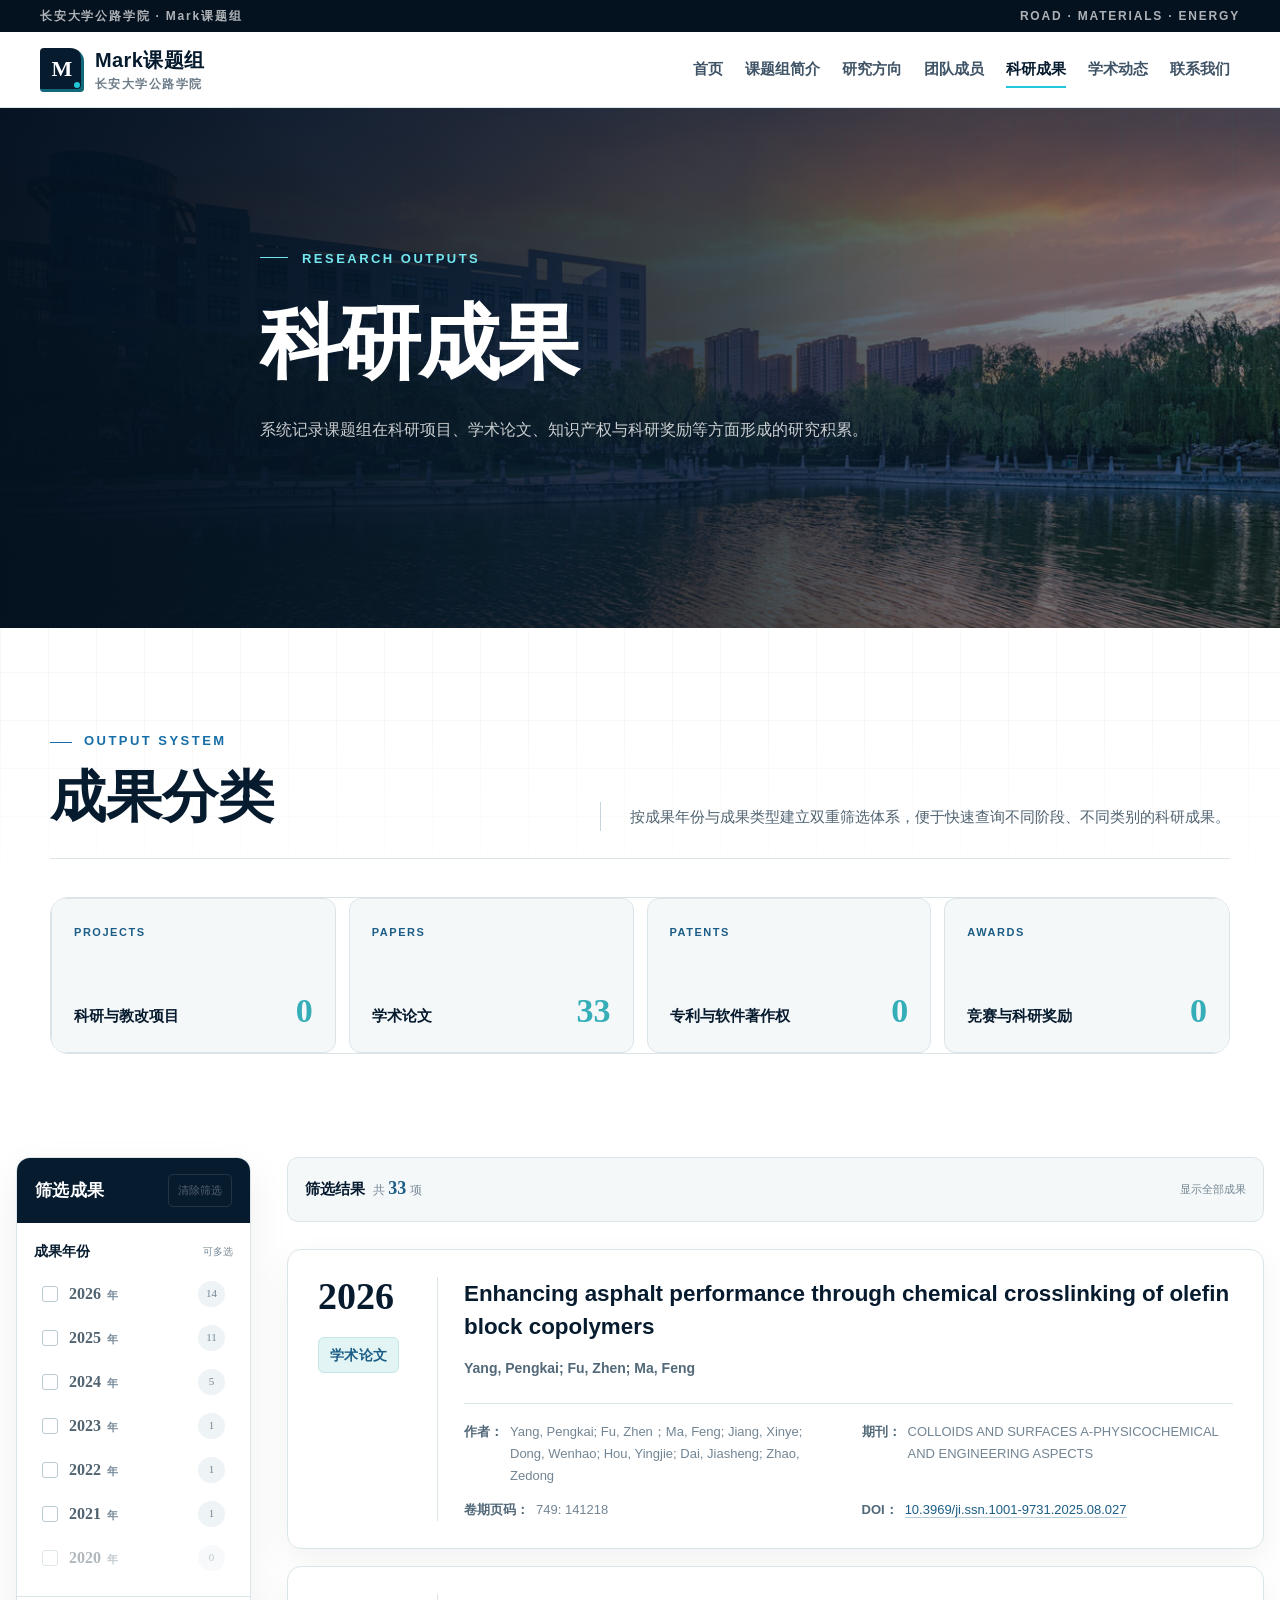
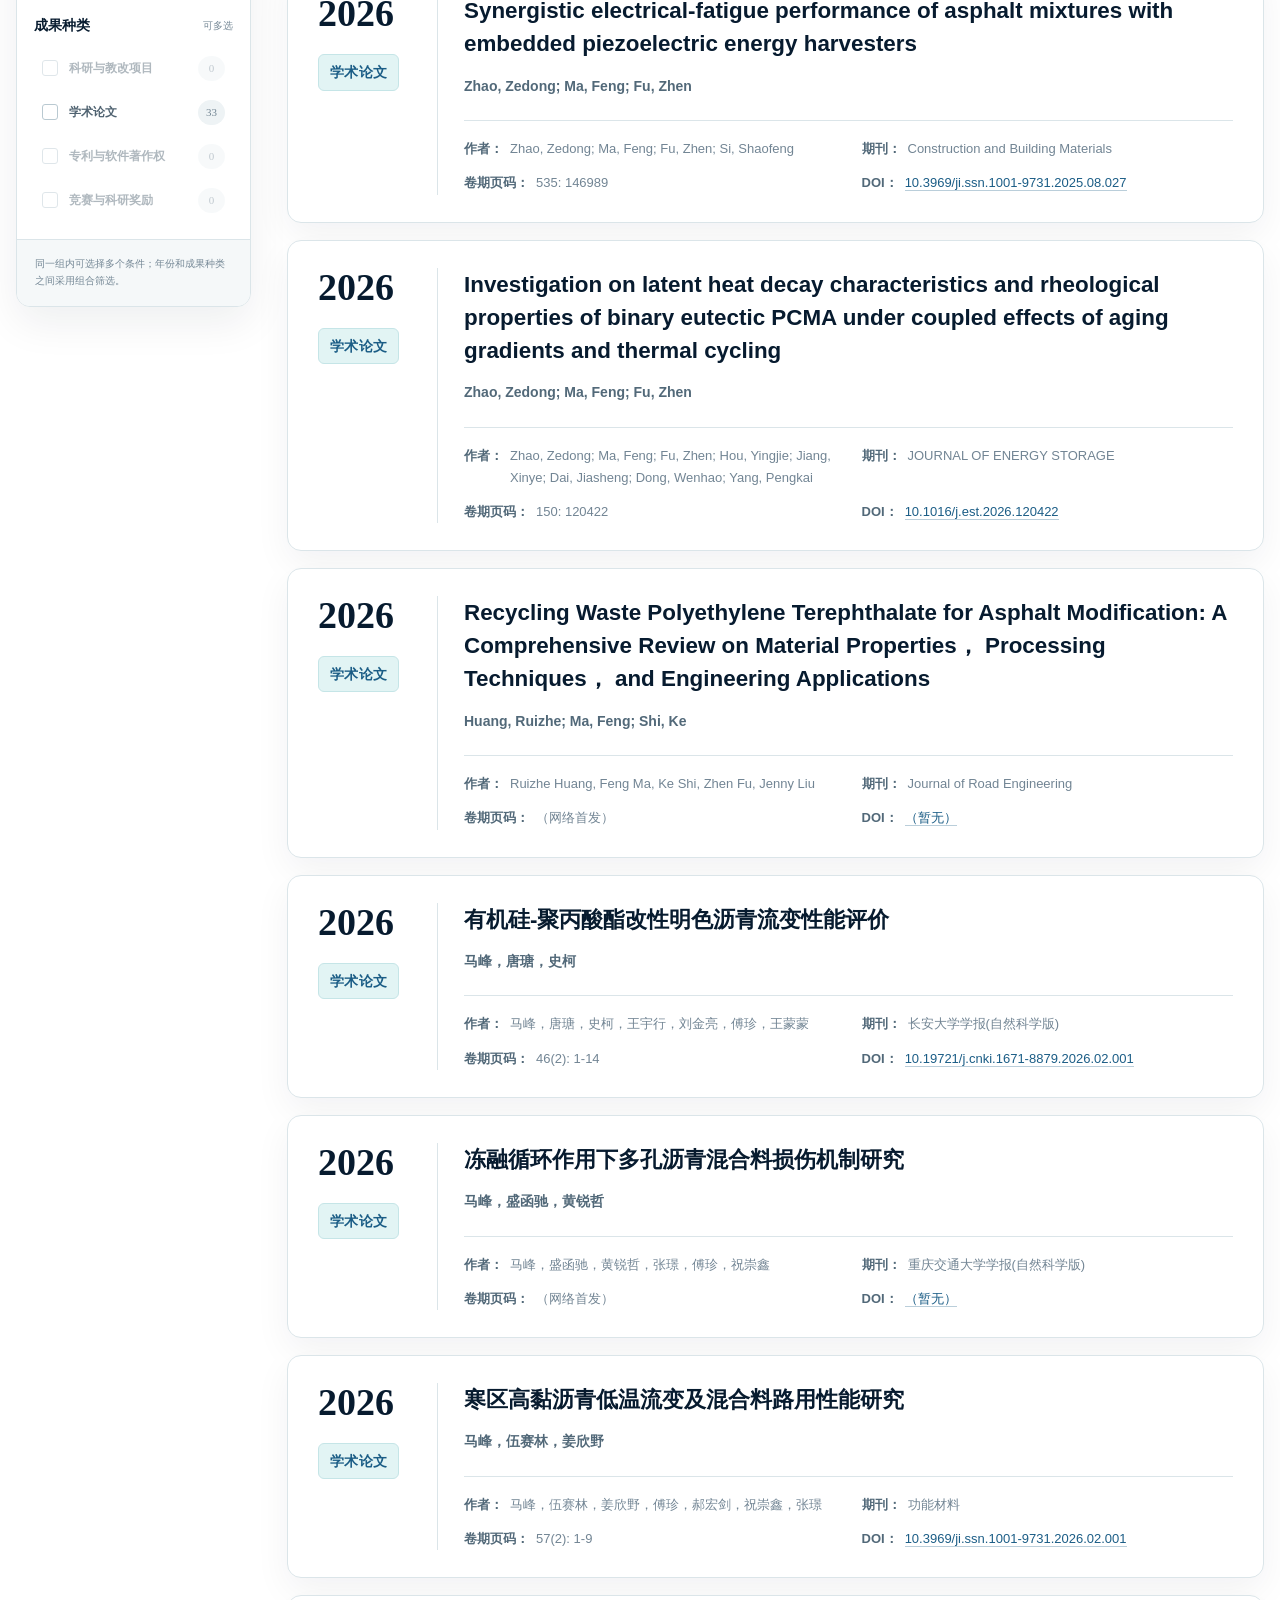
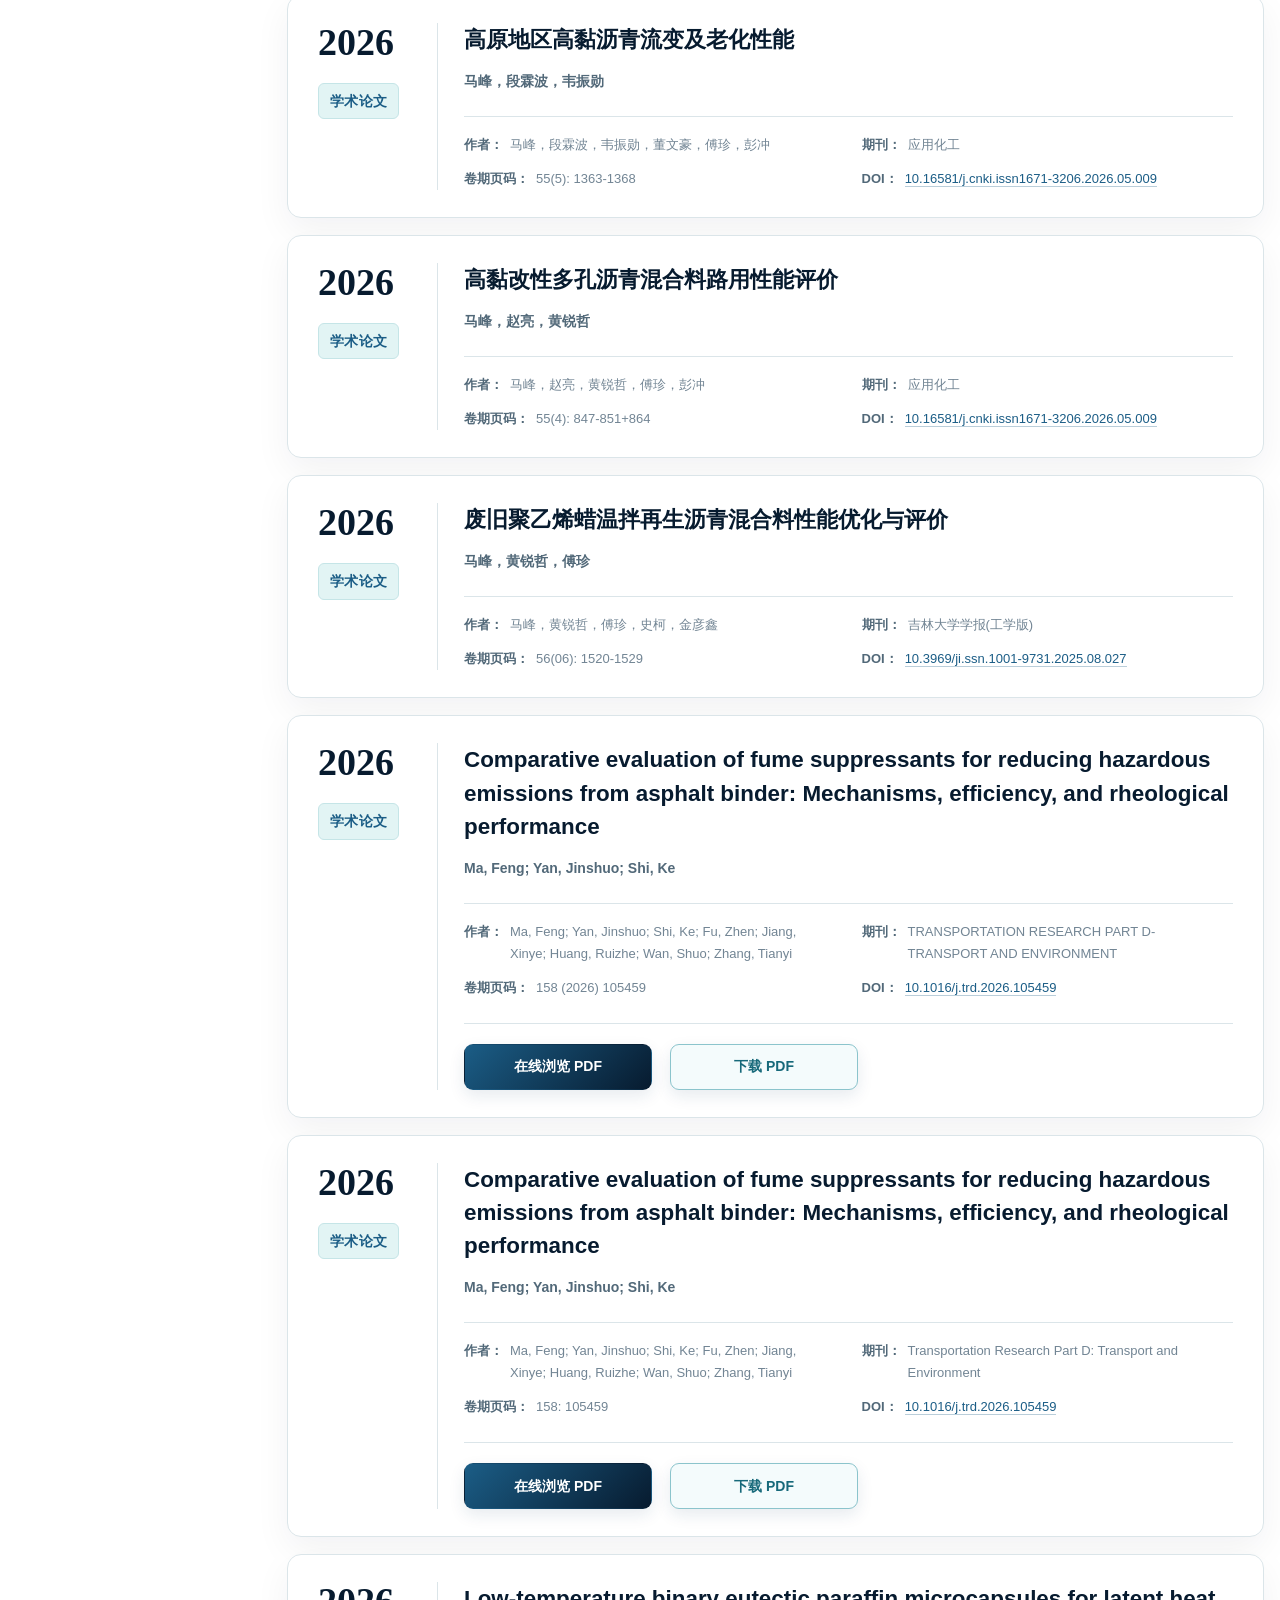
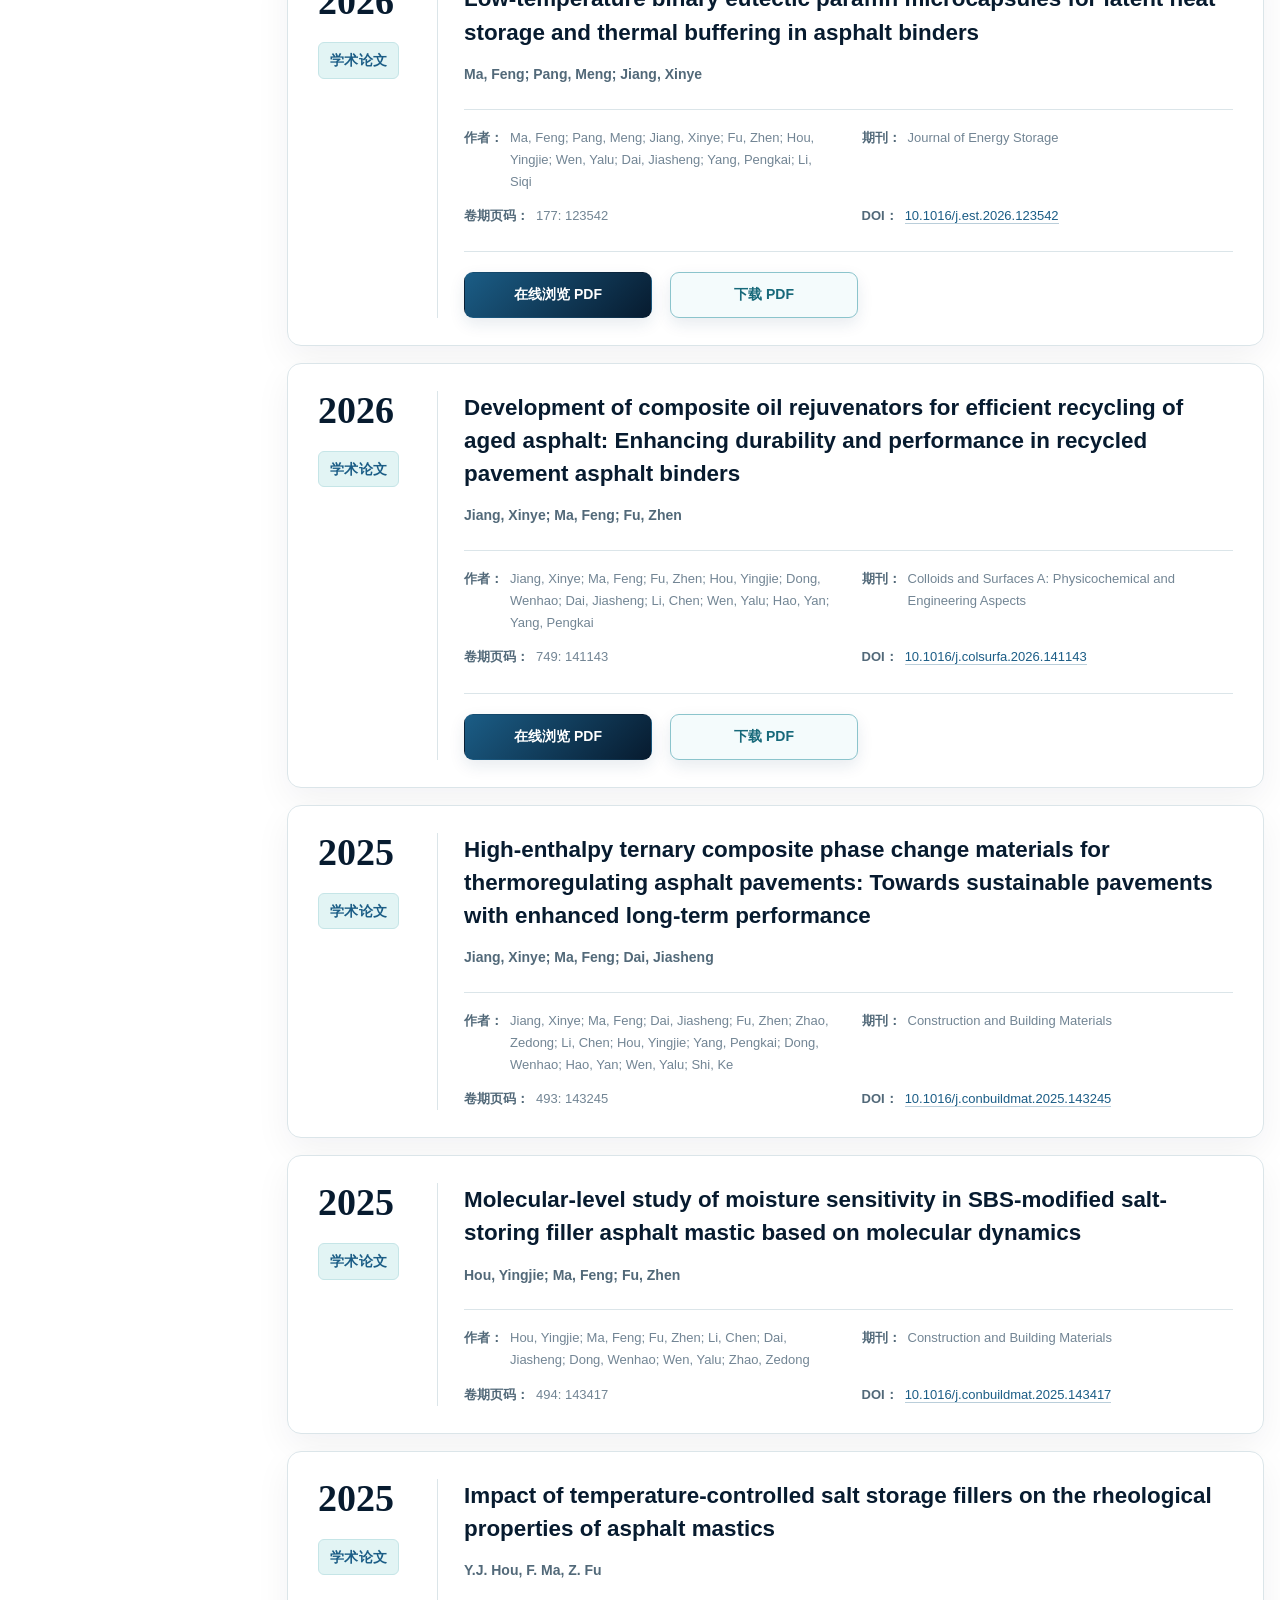
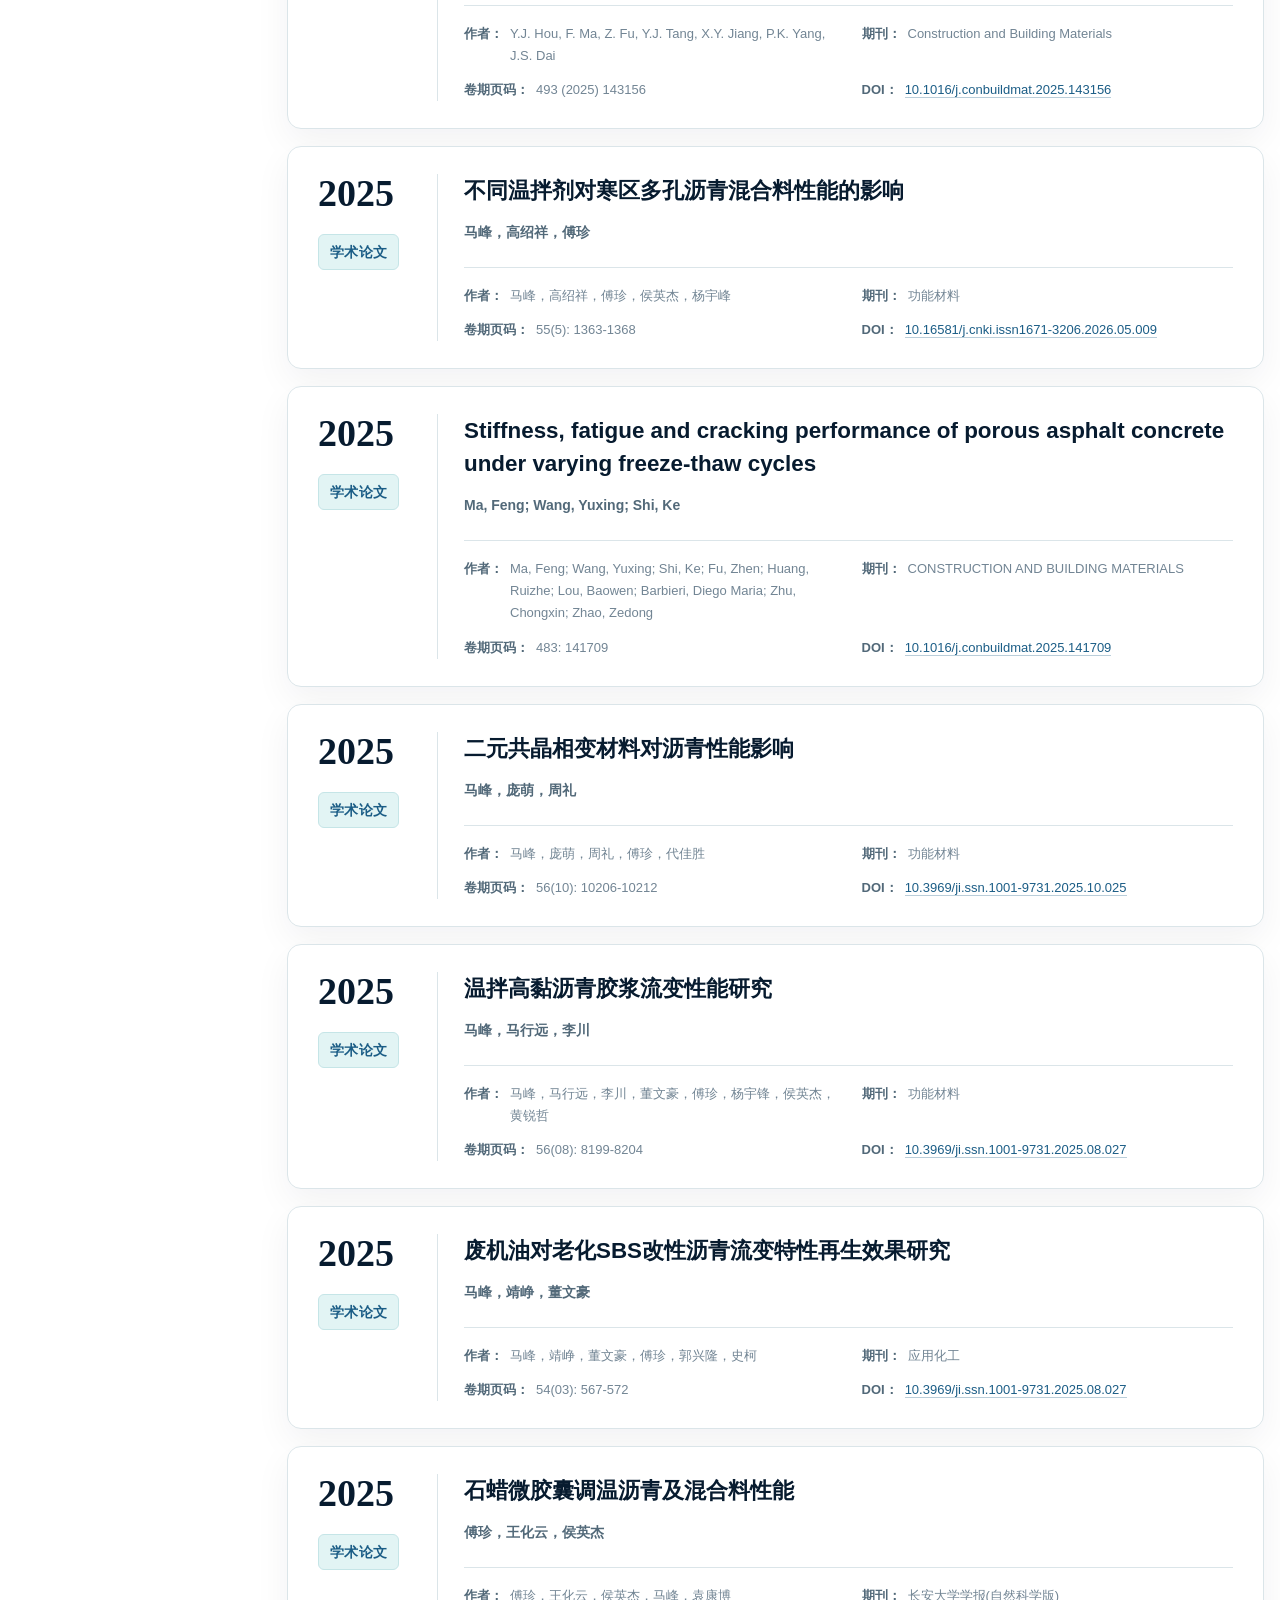
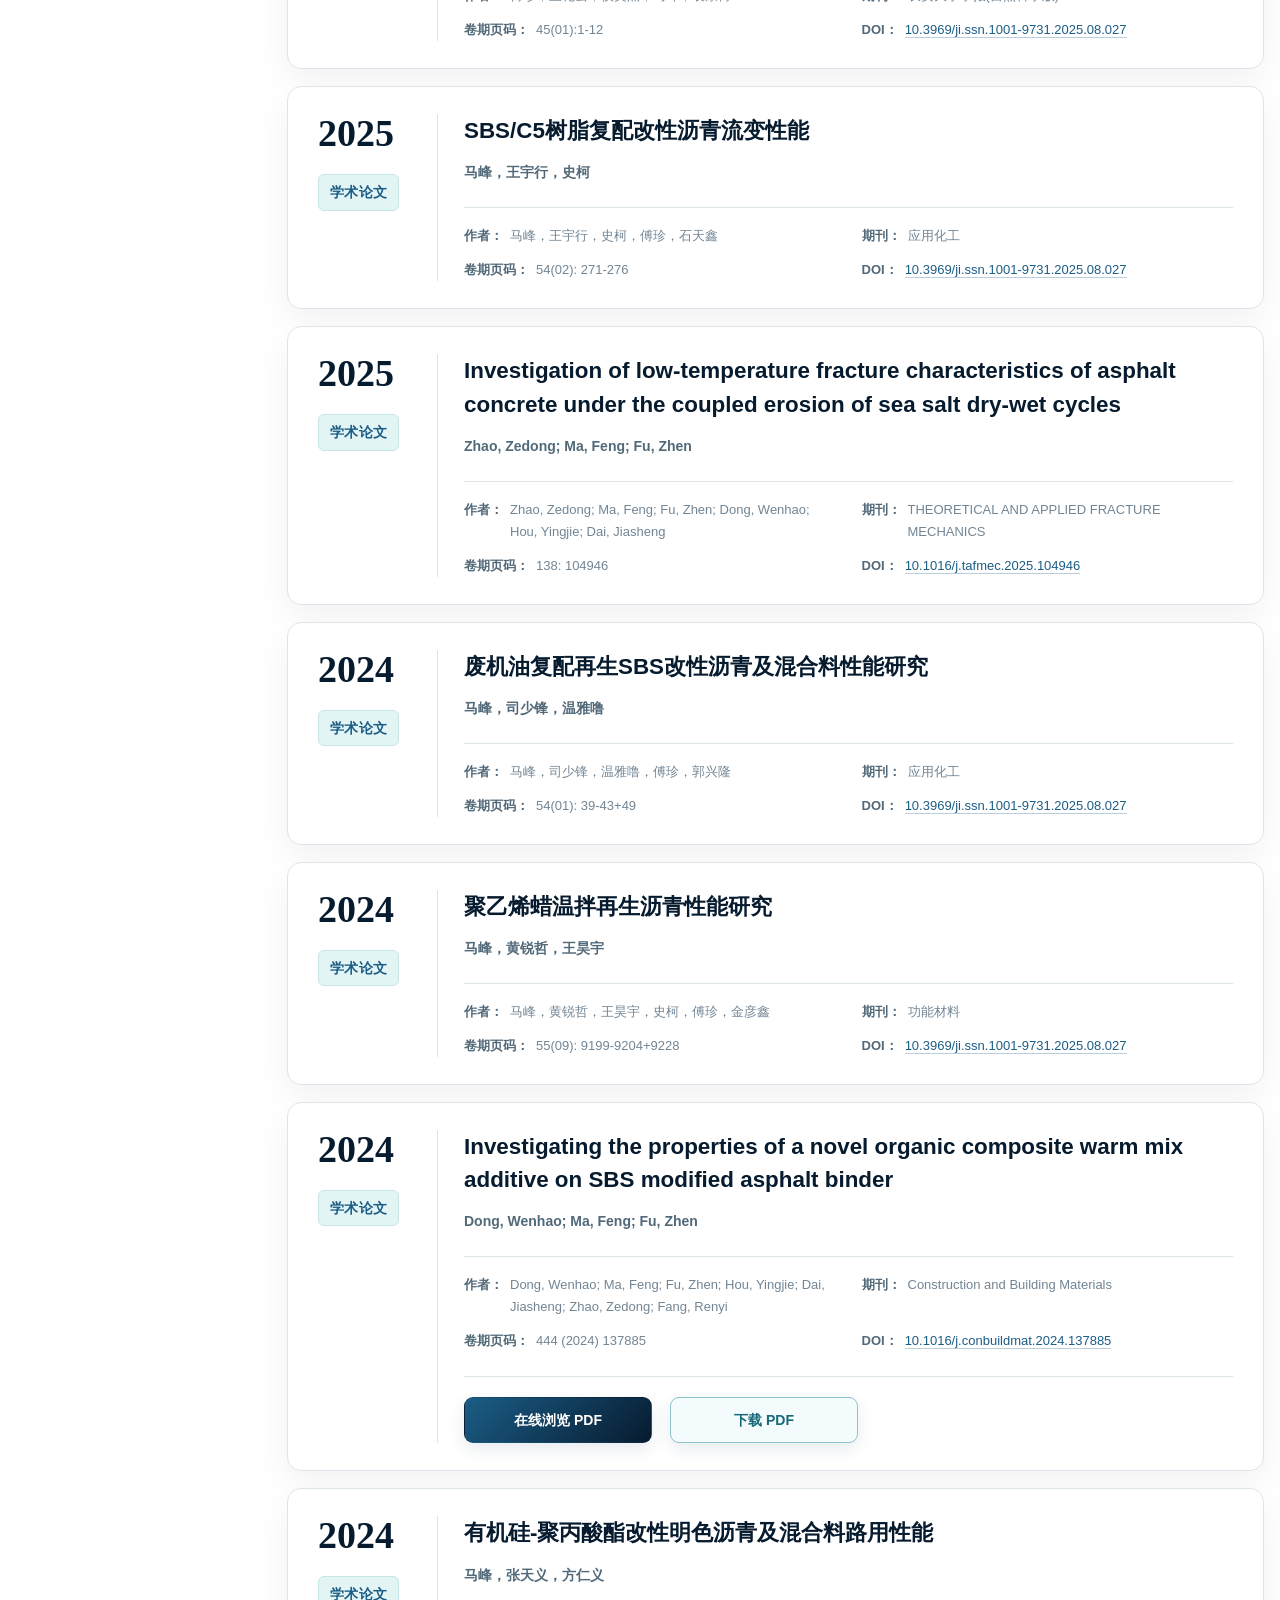
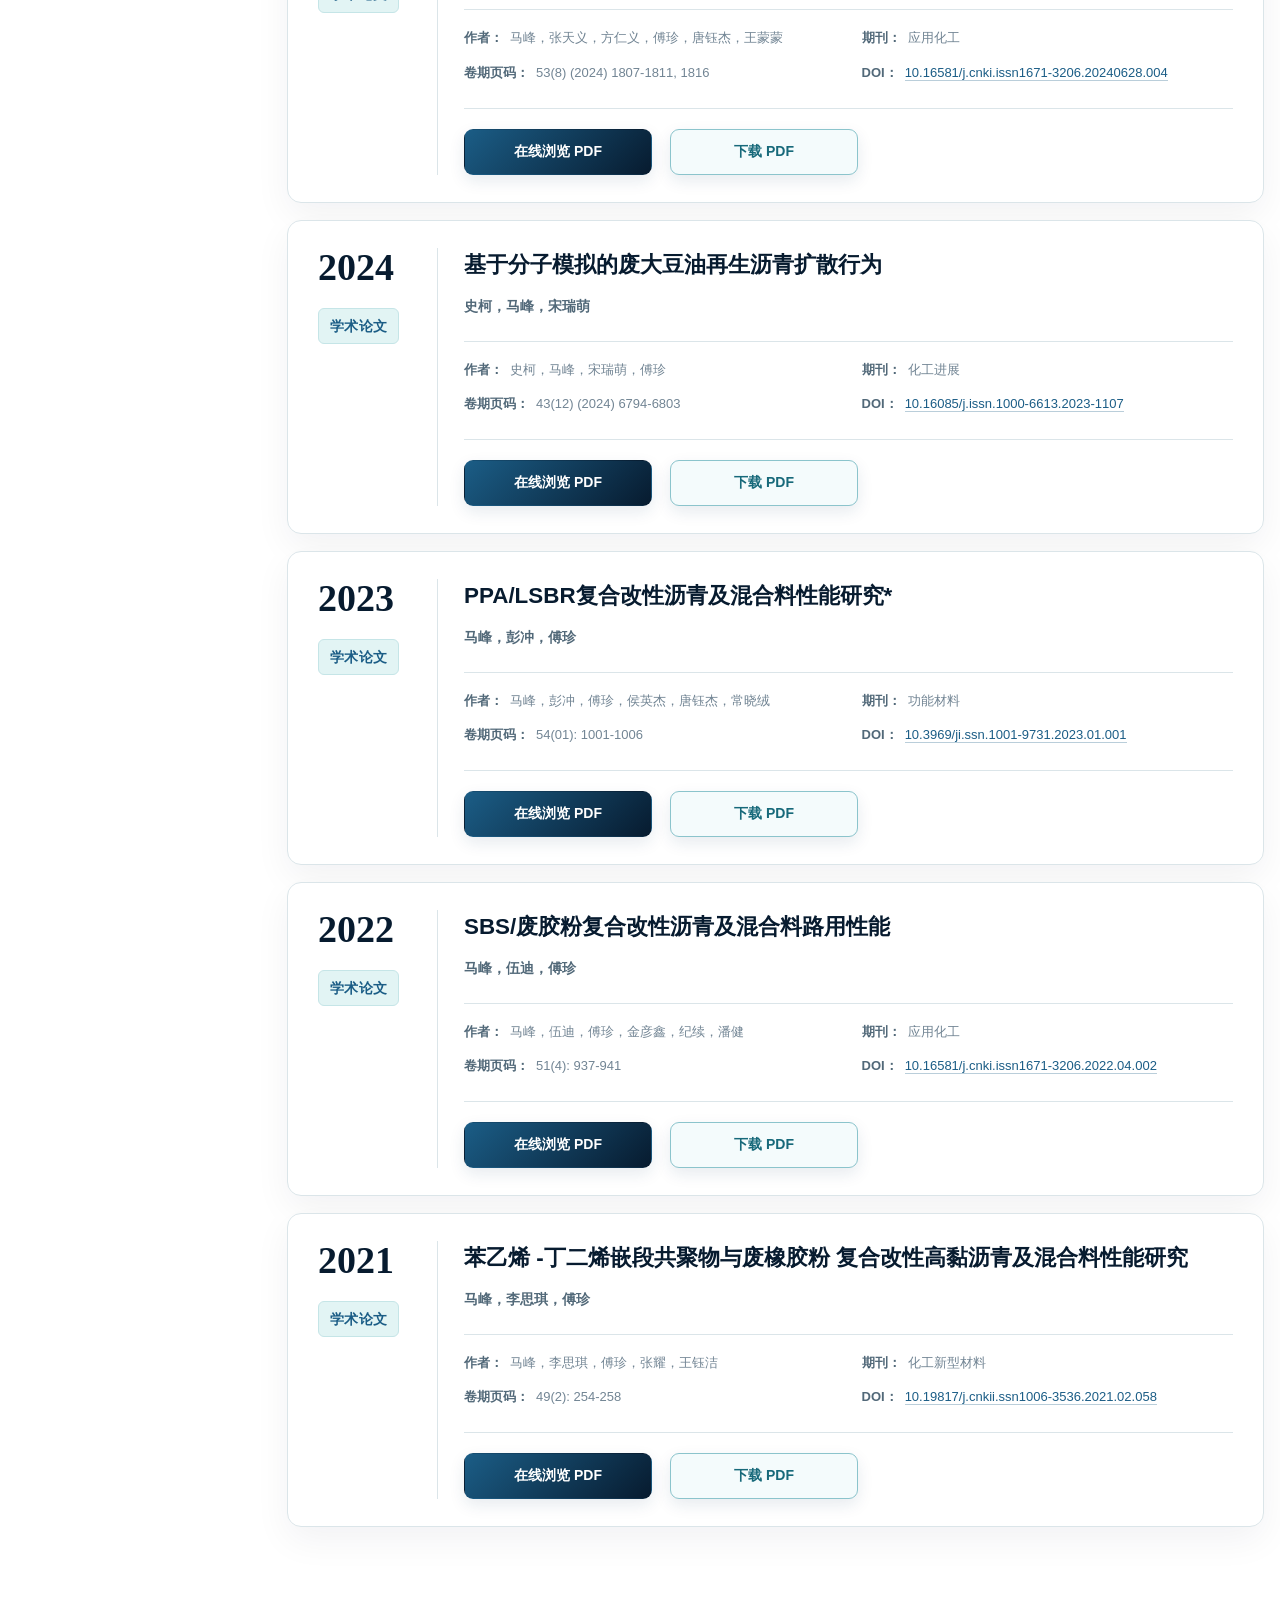
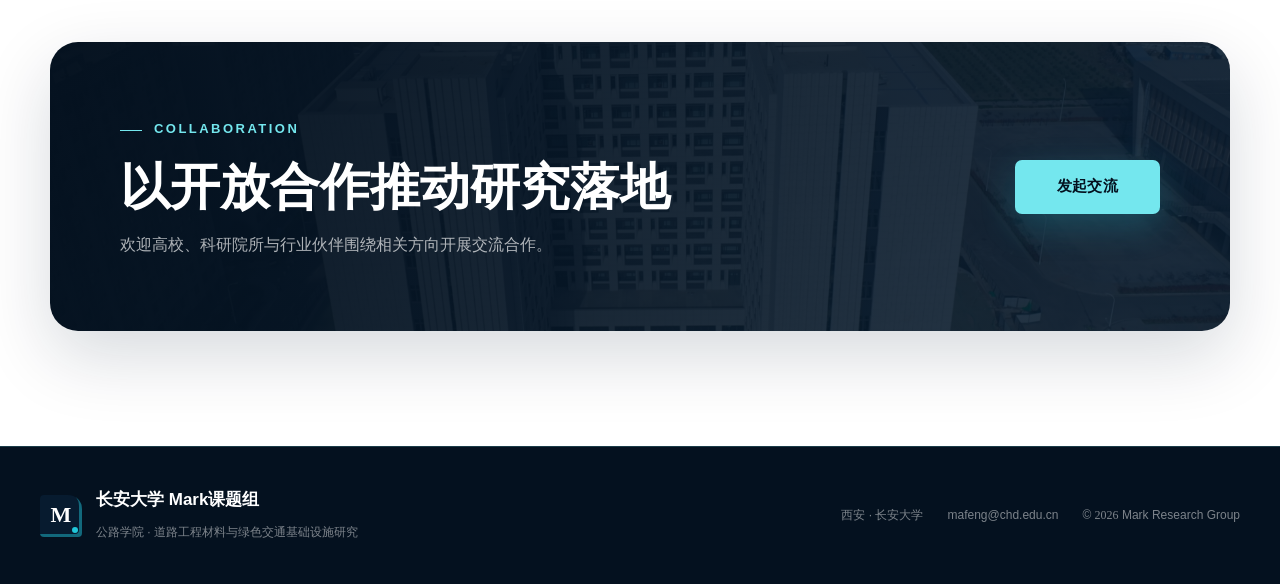
==== commit f118e598: "发布人工确认的成果 PDF" ====
--- a/publications.html
+++ b/publications.html
@@ -1744,6 +1744,47 @@
                         </div>
                     </article>
 
+                    <article class="achievement-record" data-achievement-record data-achievement-id="2026-f7f708791deb" data-year="2026" data-type="paper">
+                        <div class="record-meta">
+                            <span class="record-year">2026</span>
+                            <span class="record-type">学术论文</span>
+                        </div>
+                        <div class="record-content">
+                            <h3>Development of composite oil rejuvenators for efficient recycling of aged asphalt: Enhancing durability and performance in recycled pavement asphalt binders</h3>
+                            <p class="record-author-line">Jiang, Xinye; Ma, Feng; Fu, Zhen</p>
+                            <div class="record-bibliography">
+                                <div class="bibliography-item">
+                                    <span class="bibliography-label">作者</span>
+                                    <span class="bibliography-value">
+                                        Jiang, Xinye; Ma, Feng; Fu, Zhen; Hou, Yingjie; Dong, Wenhao; Dai, Jiasheng; Li, Chen; Wen, Yalu; Hao, Yan; Yang, Pengkai
+                                    </span>
+                                </div>
+                                <div class="bibliography-item">
+                                    <span class="bibliography-label">期刊</span>
+                                    <span class="bibliography-value">
+                                        Colloids and Surfaces A: Physicochemical and Engineering Aspects
+                                    </span>
+                                </div>
+                                <div class="bibliography-item">
+                                    <span class="bibliography-label">卷期页码</span>
+                                    <span class="bibliography-value">
+                                        749: 141143
+                                    </span>
+                                </div>
+                                <div class="bibliography-item doi-item">
+                                    <span class="bibliography-label">DOI</span>
+                                    <span class="bibliography-value">
+                                        <a class="bibliography-link" href="https://doi.org/10.1016/j.colsurfa.2026.141143" target="_blank" rel="noopener noreferrer">10.1016/j.colsurfa.2026.141143</a>
+                                    </span>
+                                </div>
+                            </div>
+                            <div class="record-actions">
+                                <a class="record-file-button record-file-button-primary" href="files/achievements/2026/2026-f7f708791deb.pdf" target="_blank" rel="noopener noreferrer">在线浏览 PDF</a>
+                                <a class="record-file-button record-file-button-secondary" href="files/achievements/2026/2026-f7f708791deb.pdf" download="1.pdf">下载 PDF</a>
+                            </div>
+                        </div>
+                    </article>
+
                     <!-- ===== 成果条目：编辑到这里结束 ===== -->
 
                 </div>
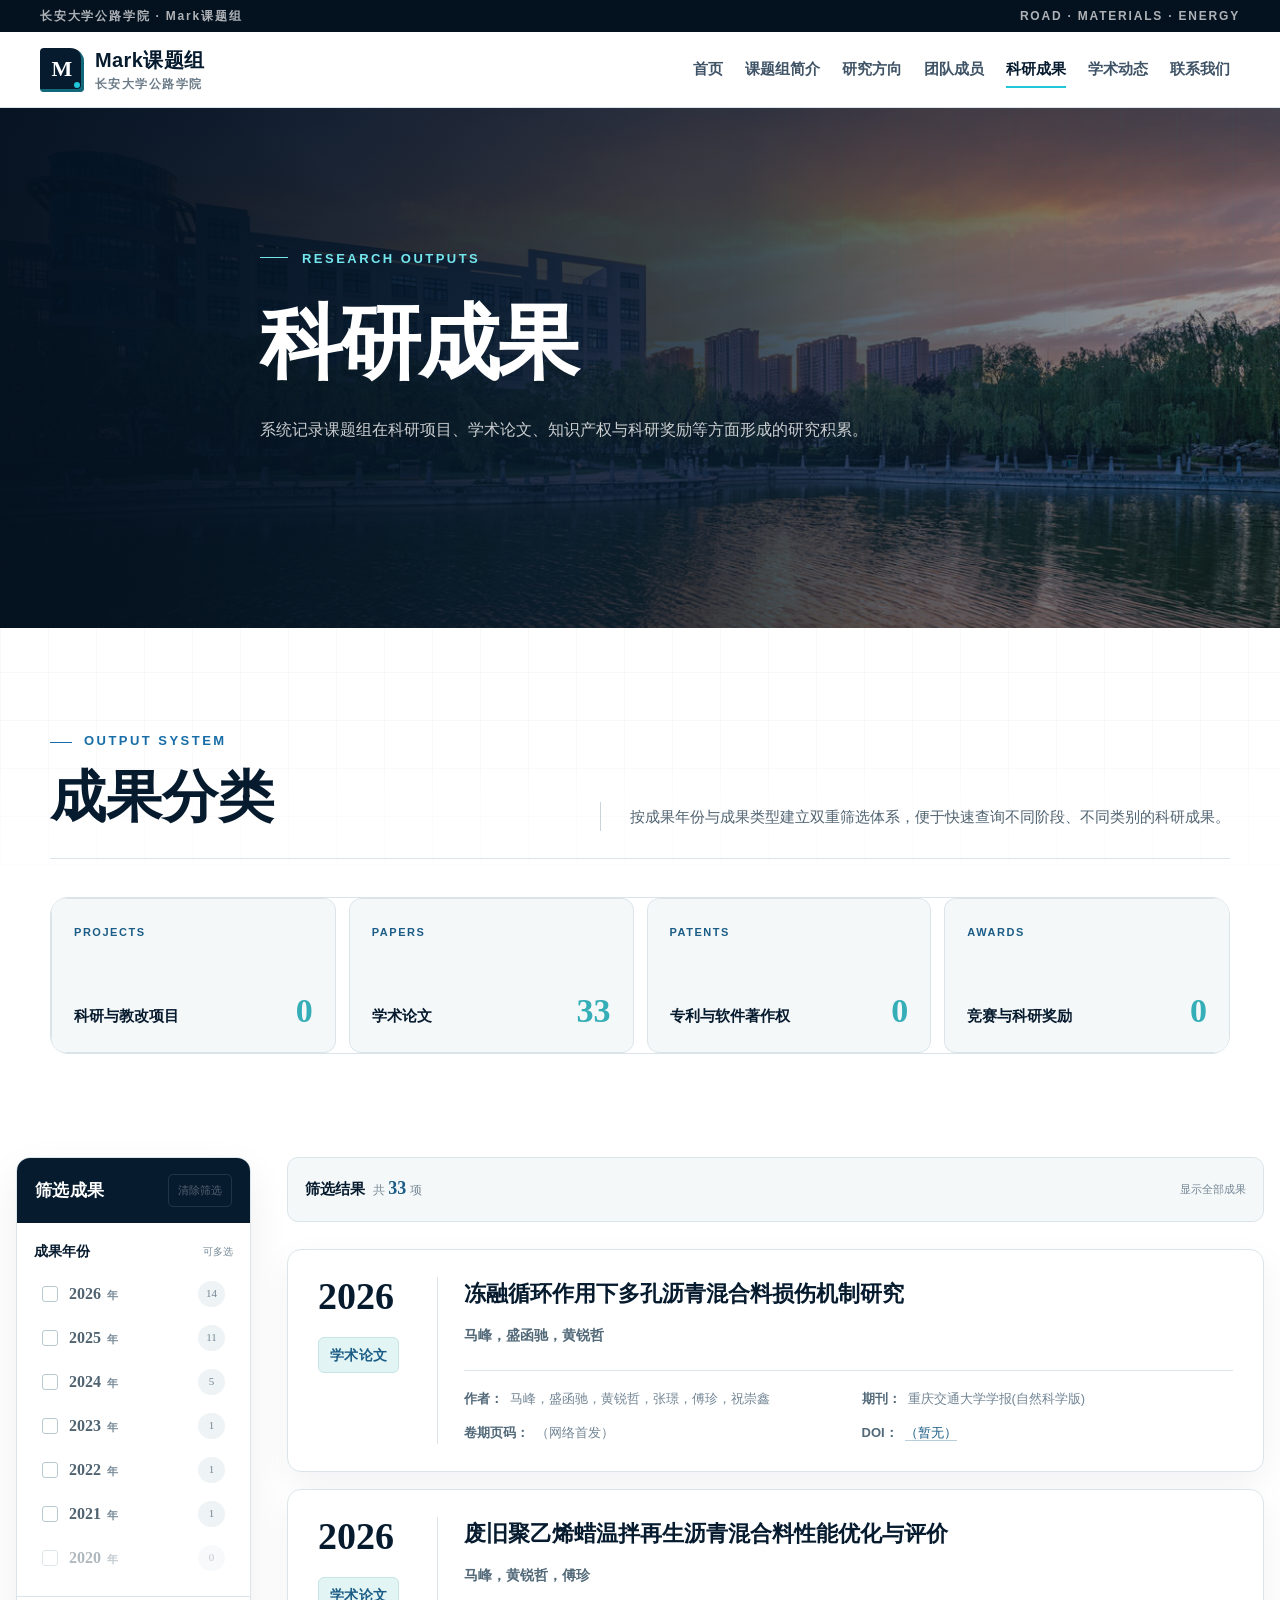
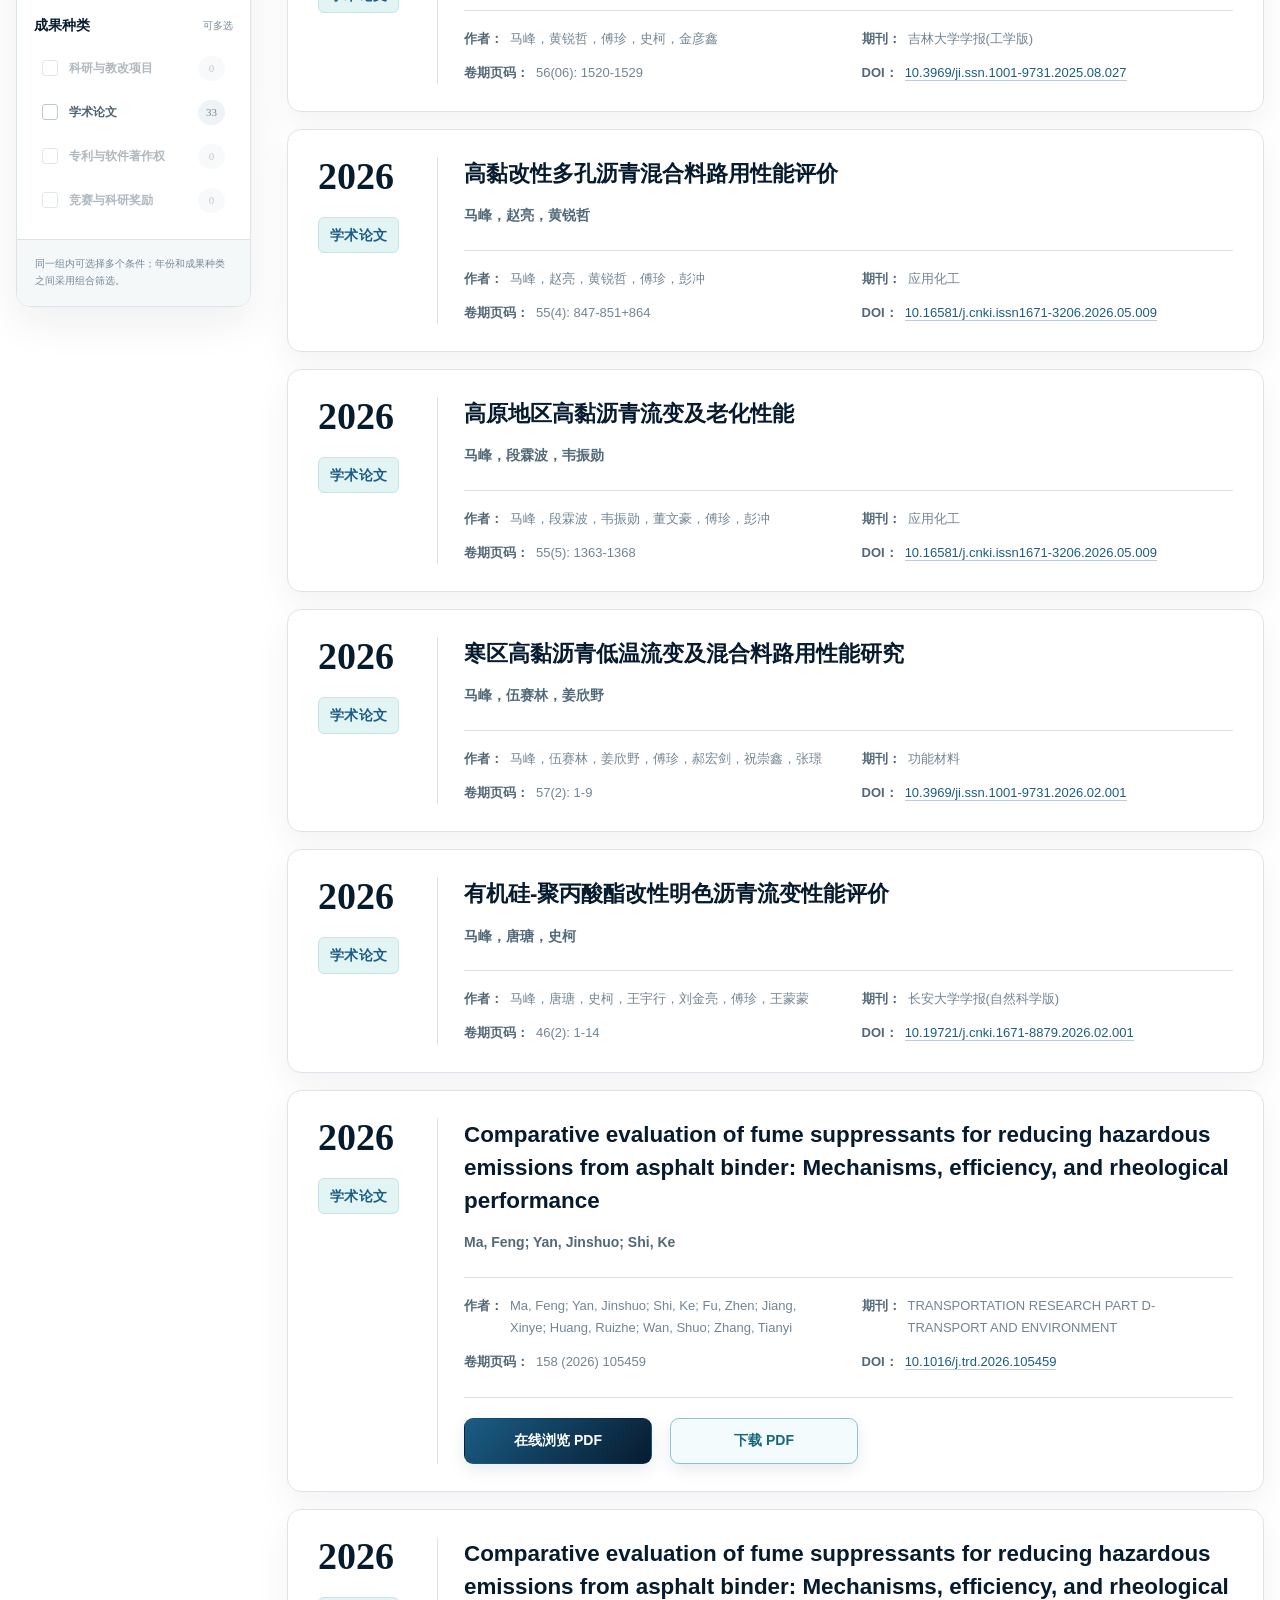
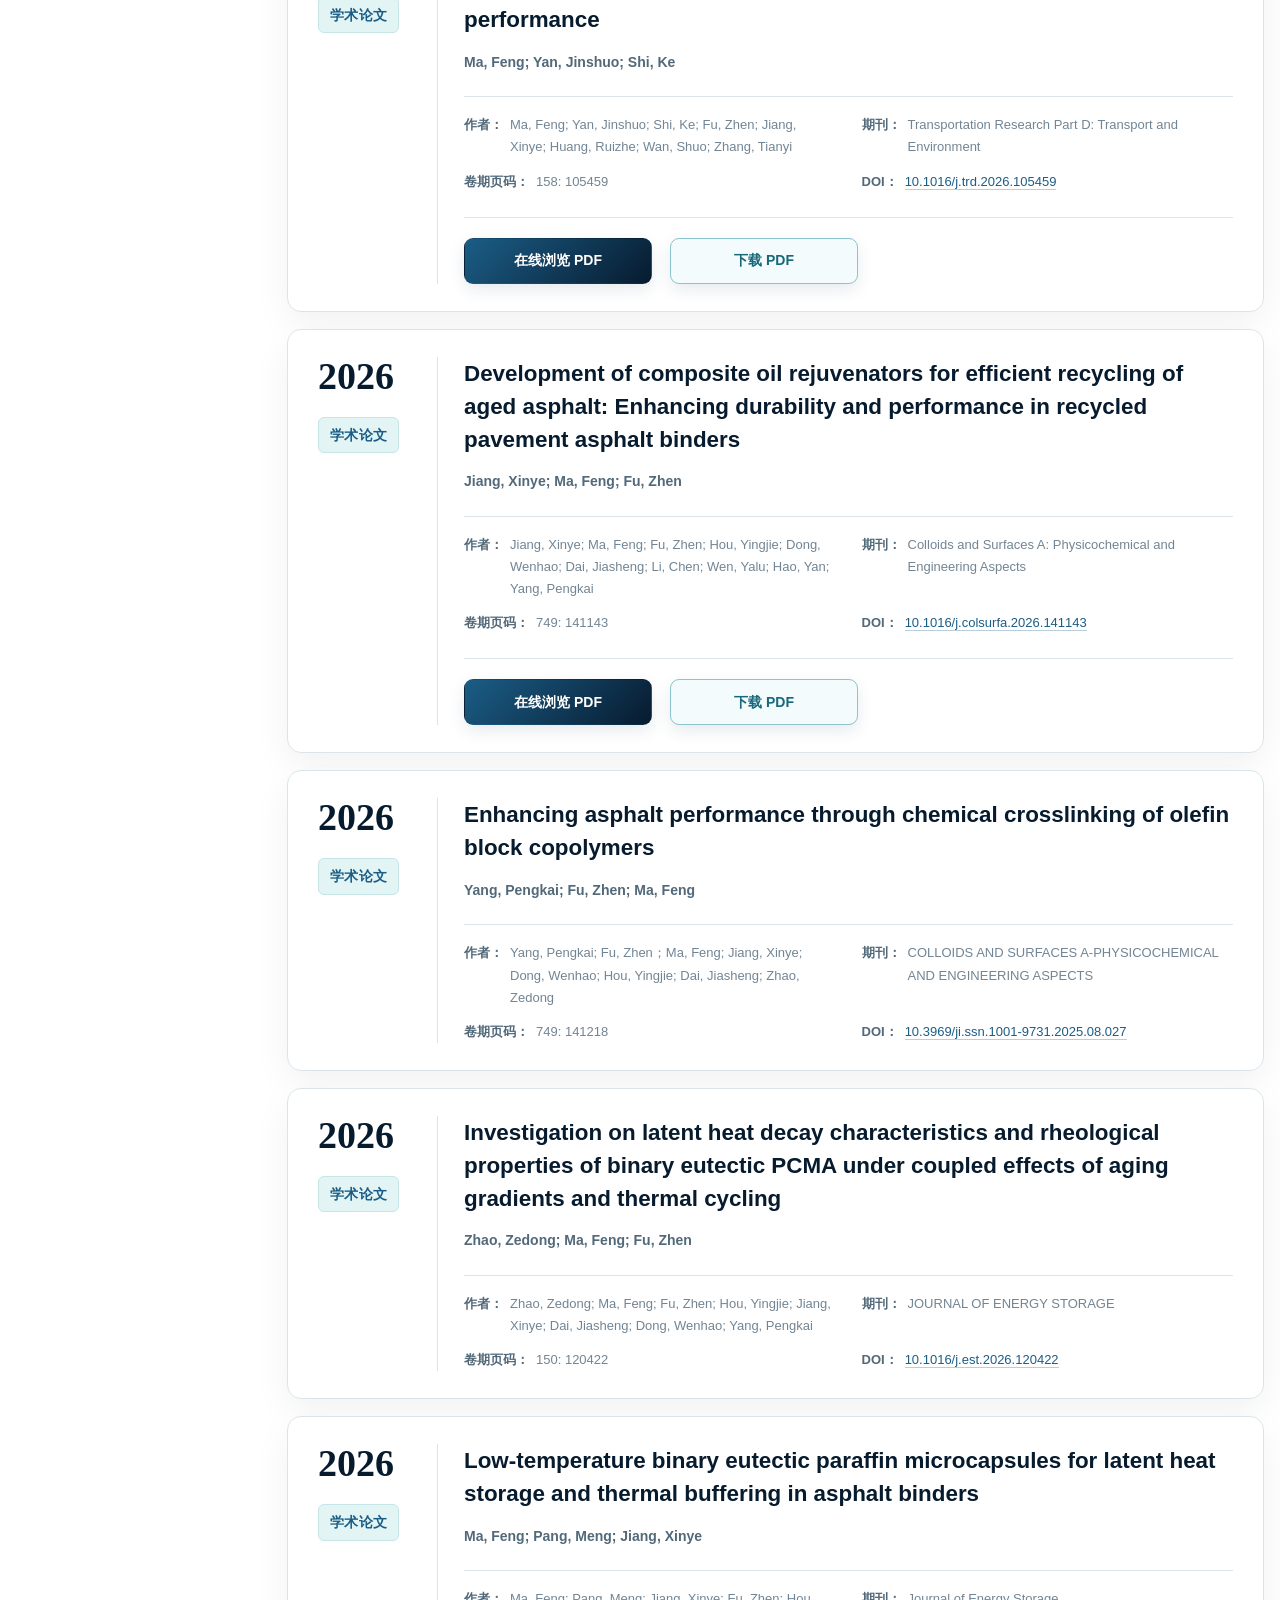
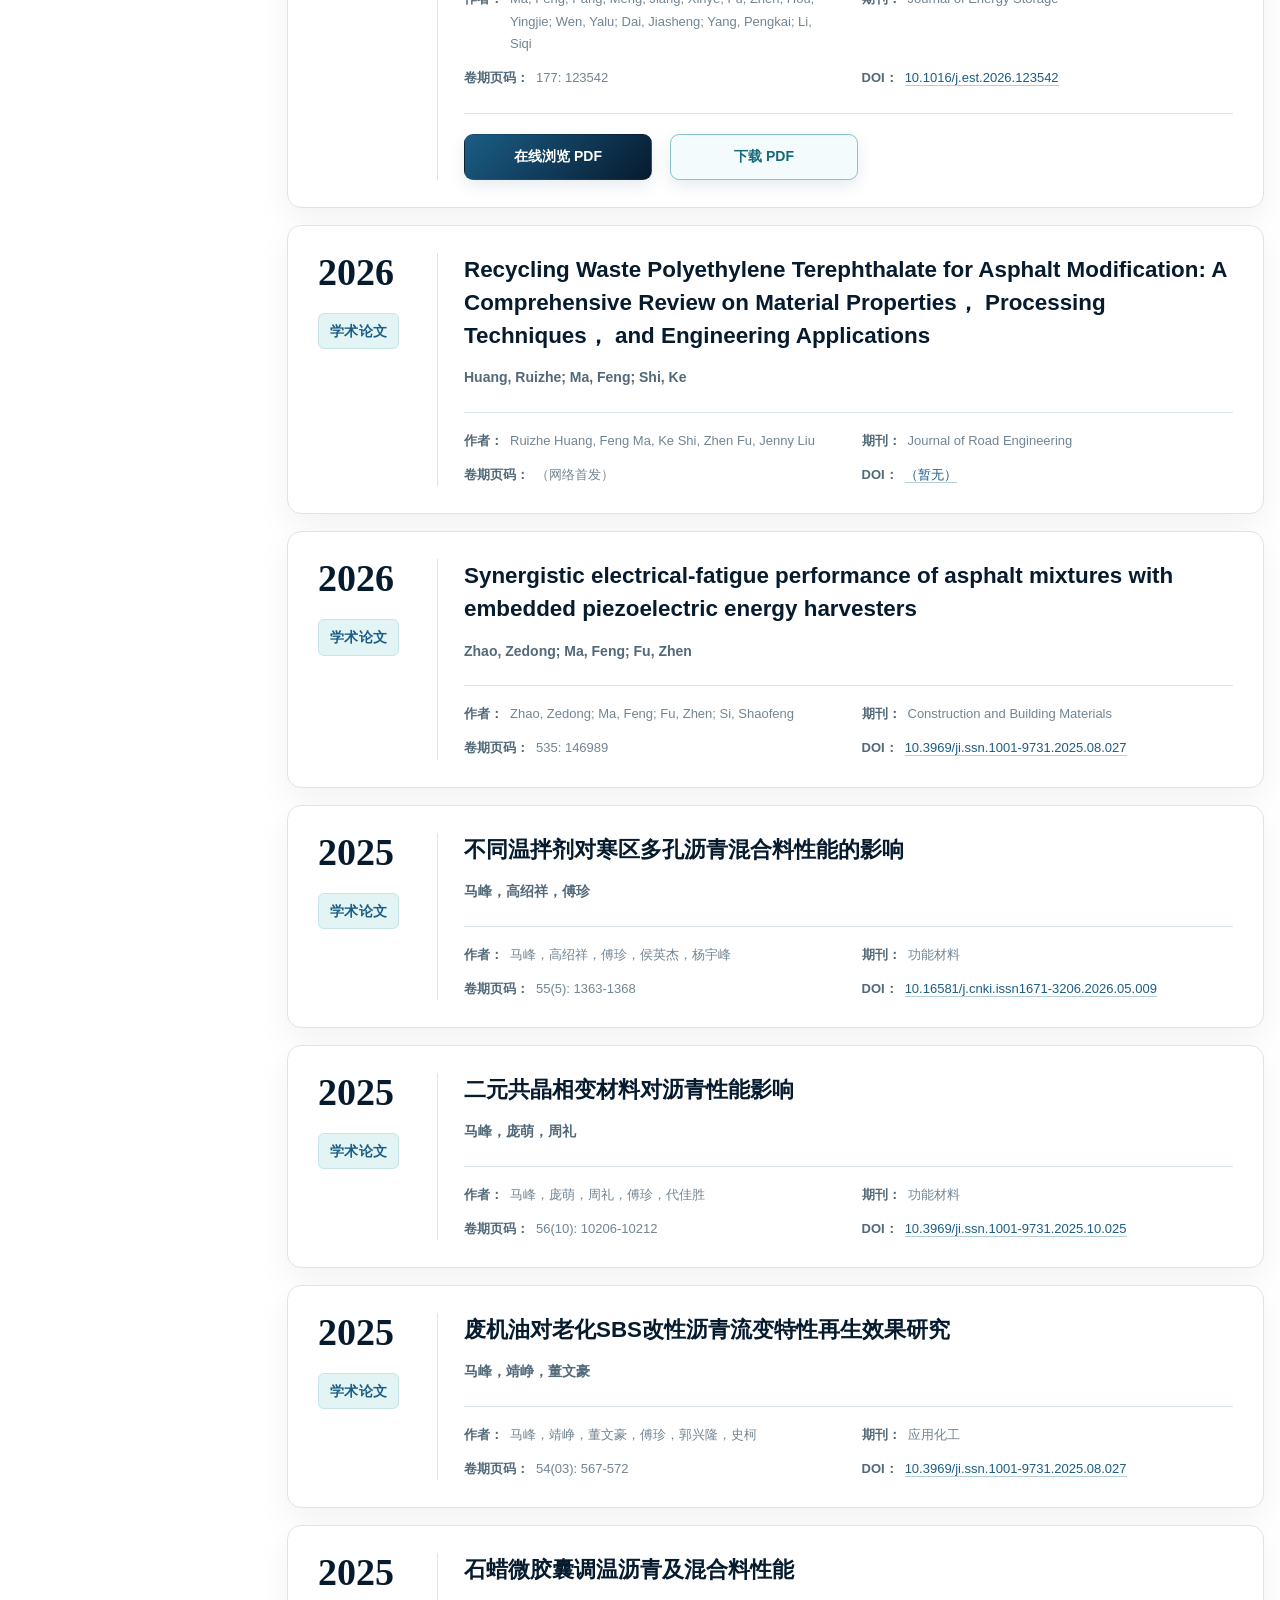
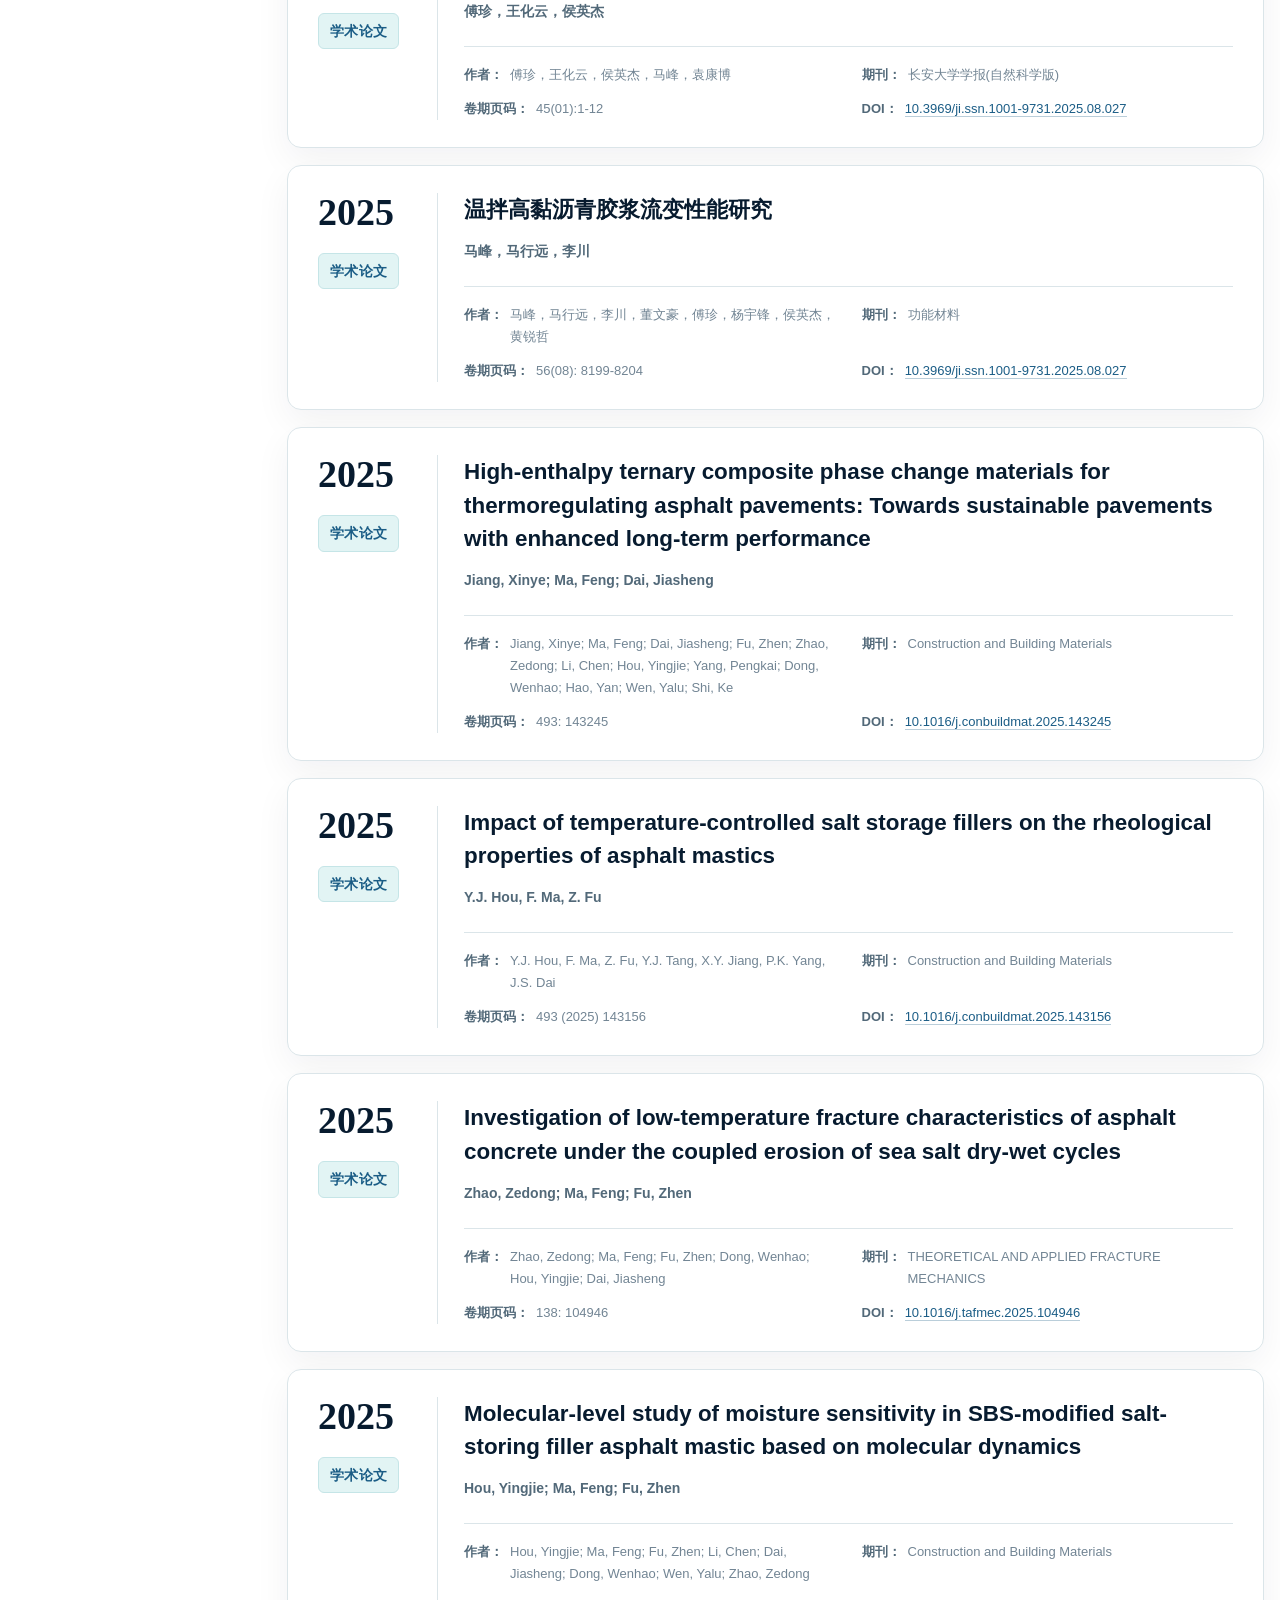
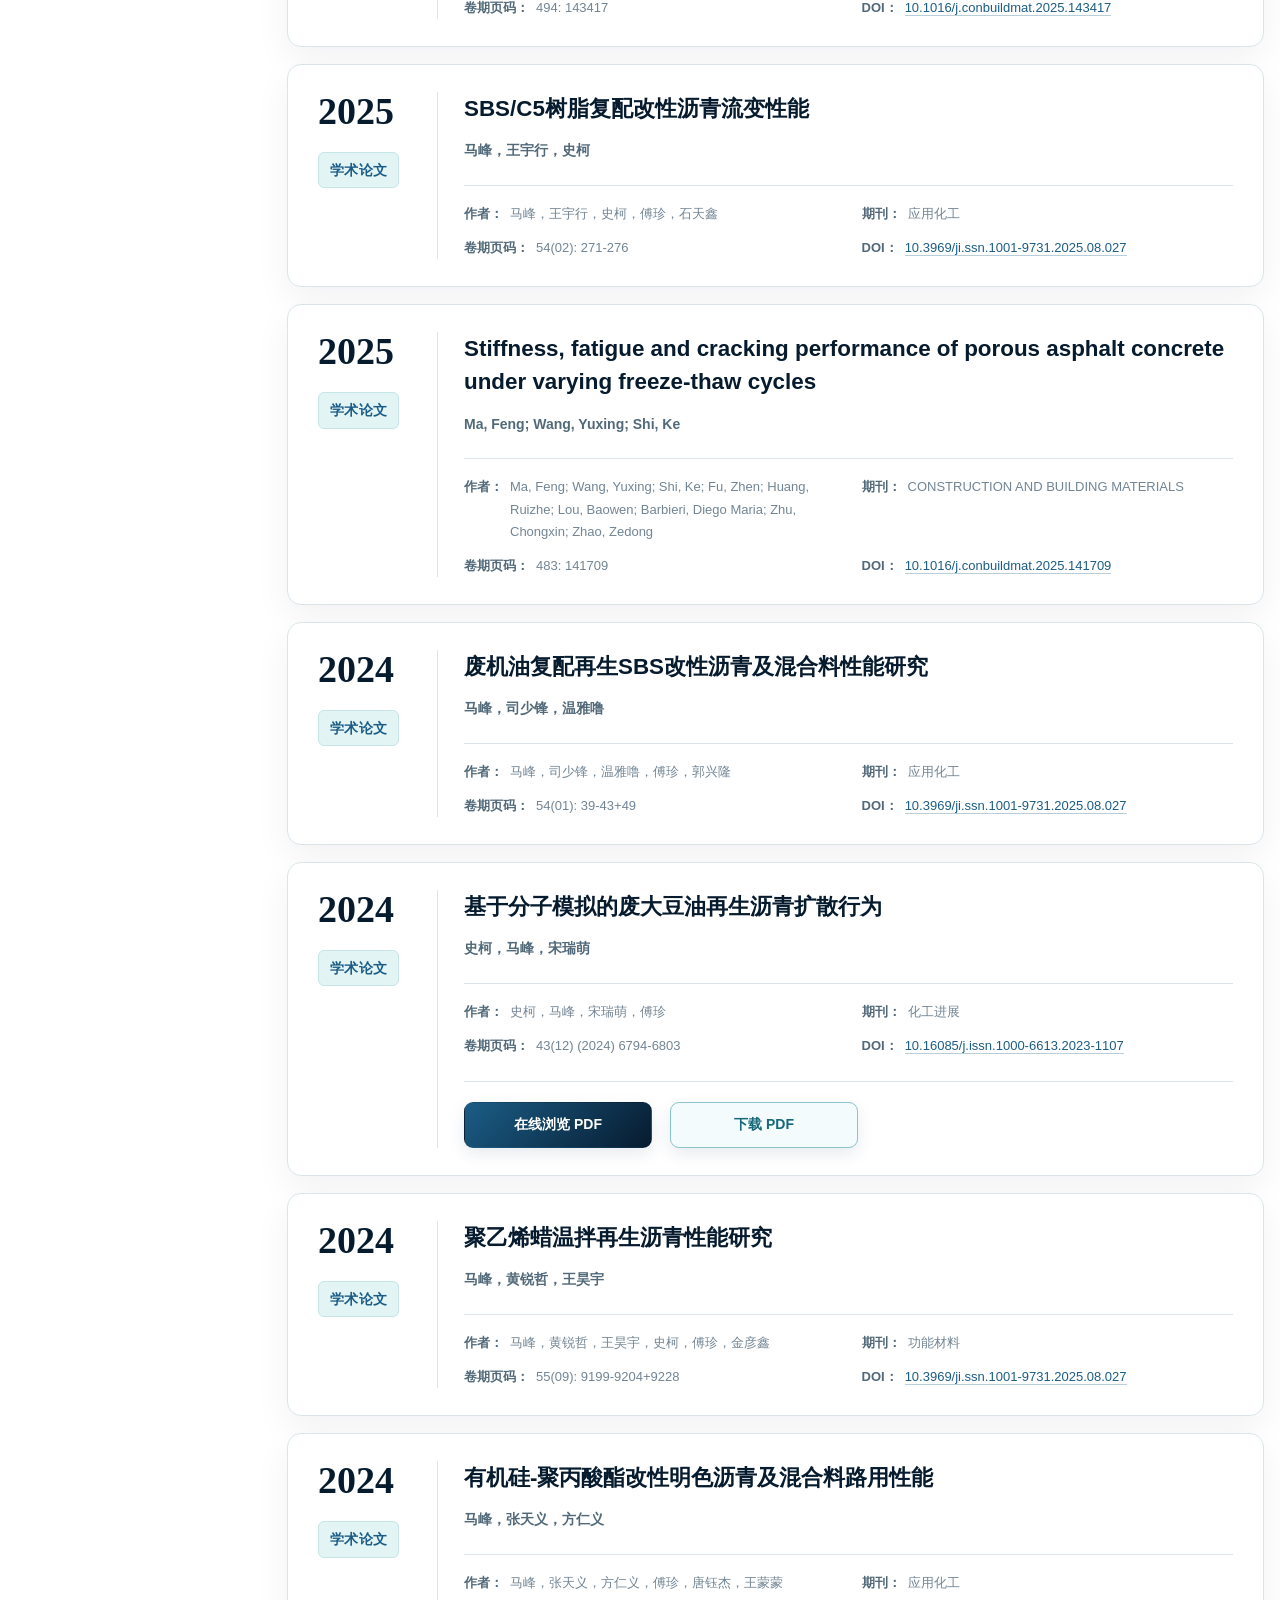
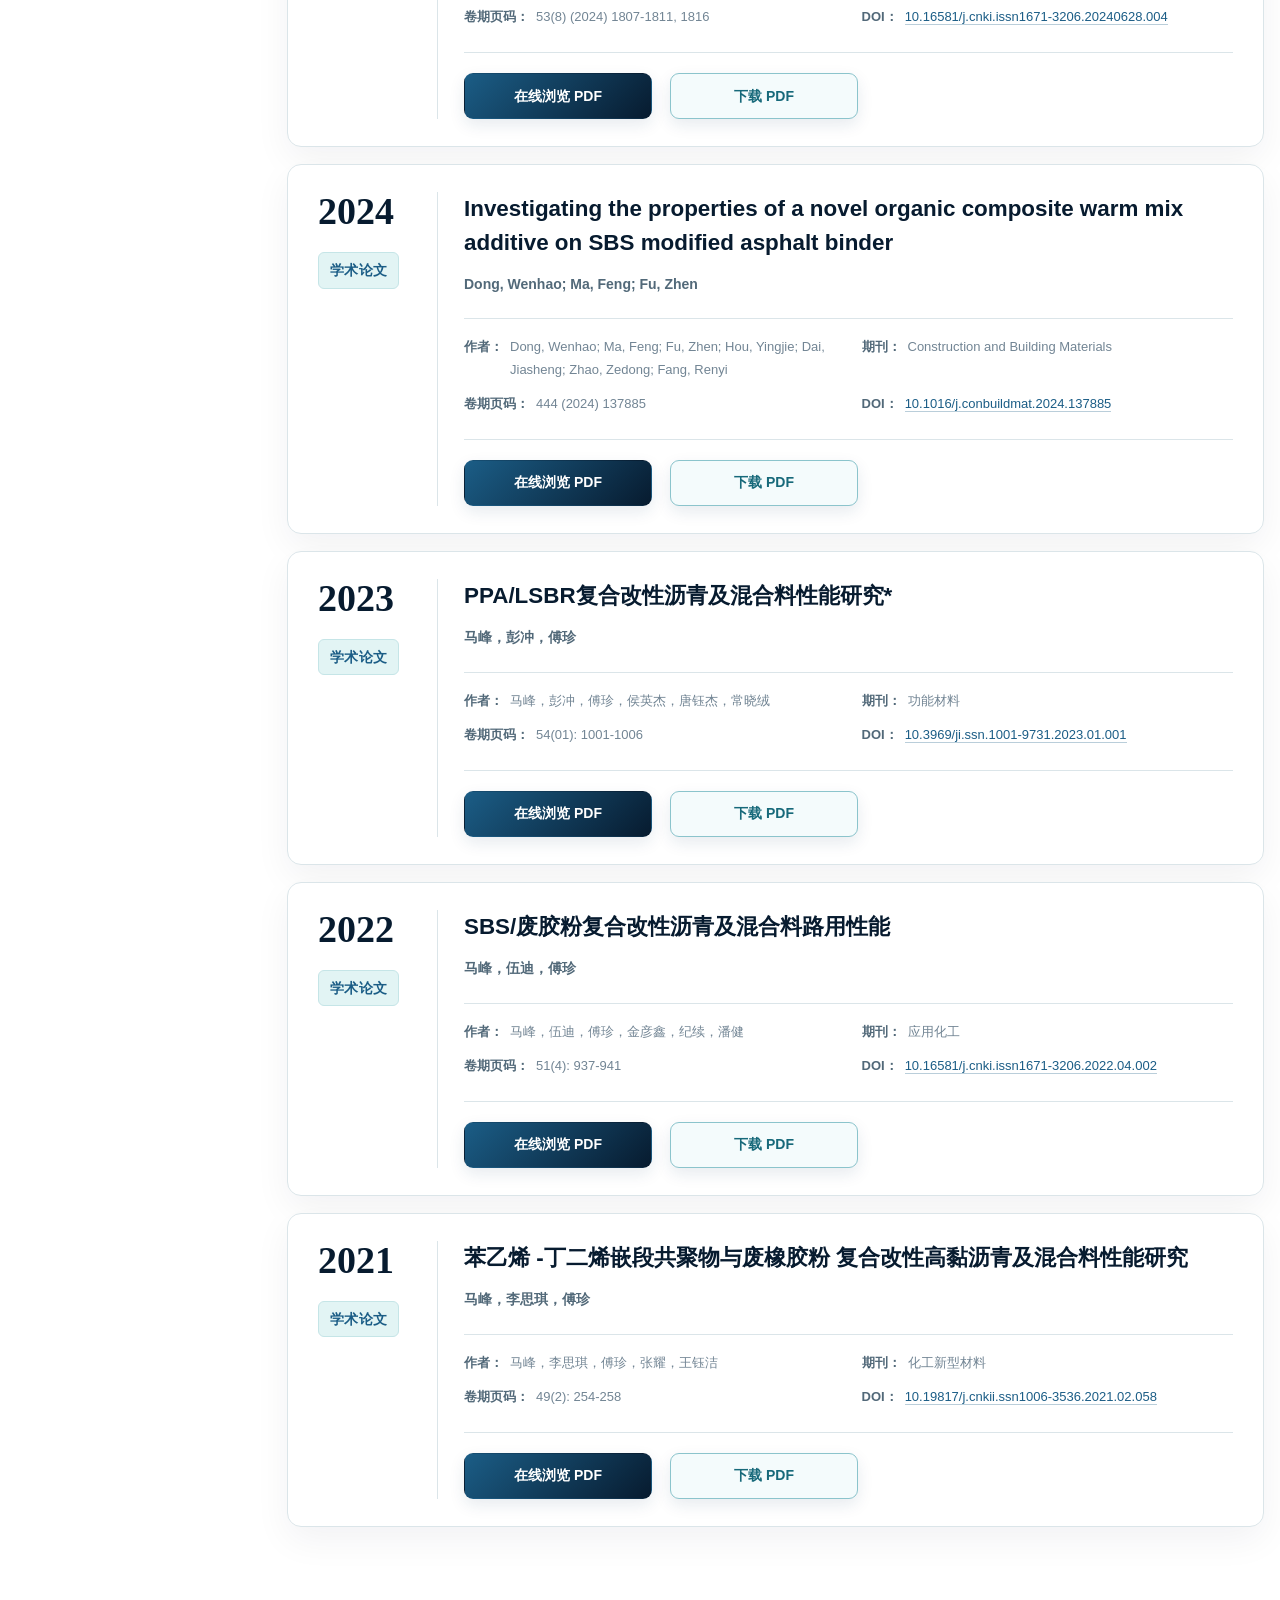
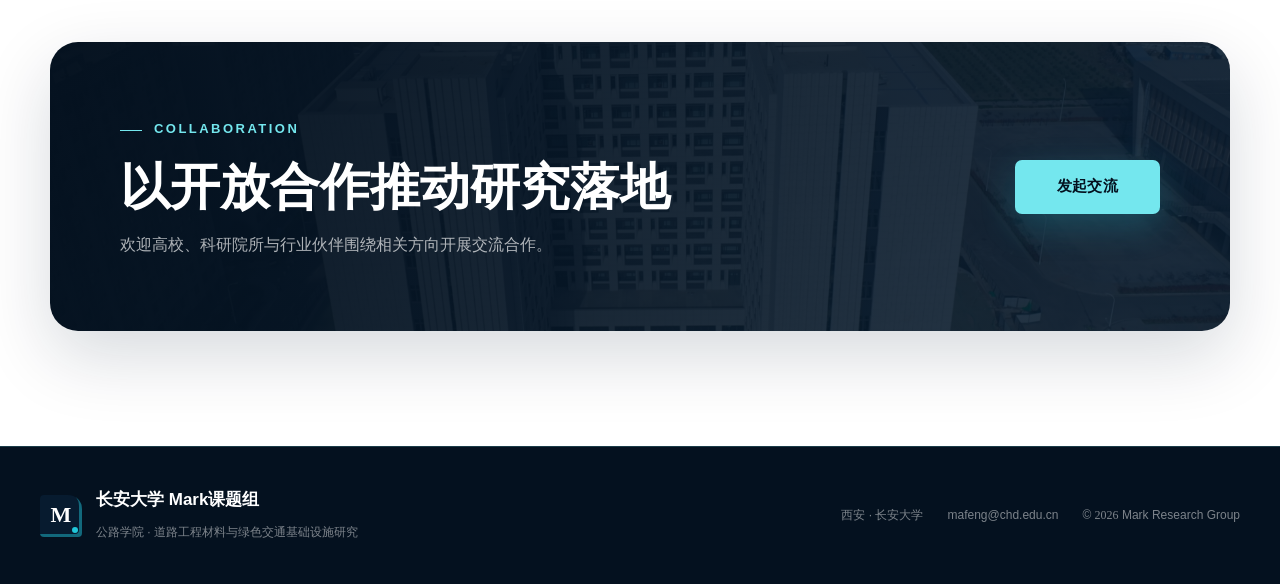
==== commit 56dde393: "刷新成果排序脚本缓存" ====
--- a/publications.html
+++ b/publications.html
@@ -1855,7 +1855,7 @@
     </button>
 
     <!-- 科研成果筛选脚本 -->
-    <script src="JS/publications.js"></script>
+    <script src="JS/publications.js?v=20260803-sort"></script>
 
 </body>
 </html>
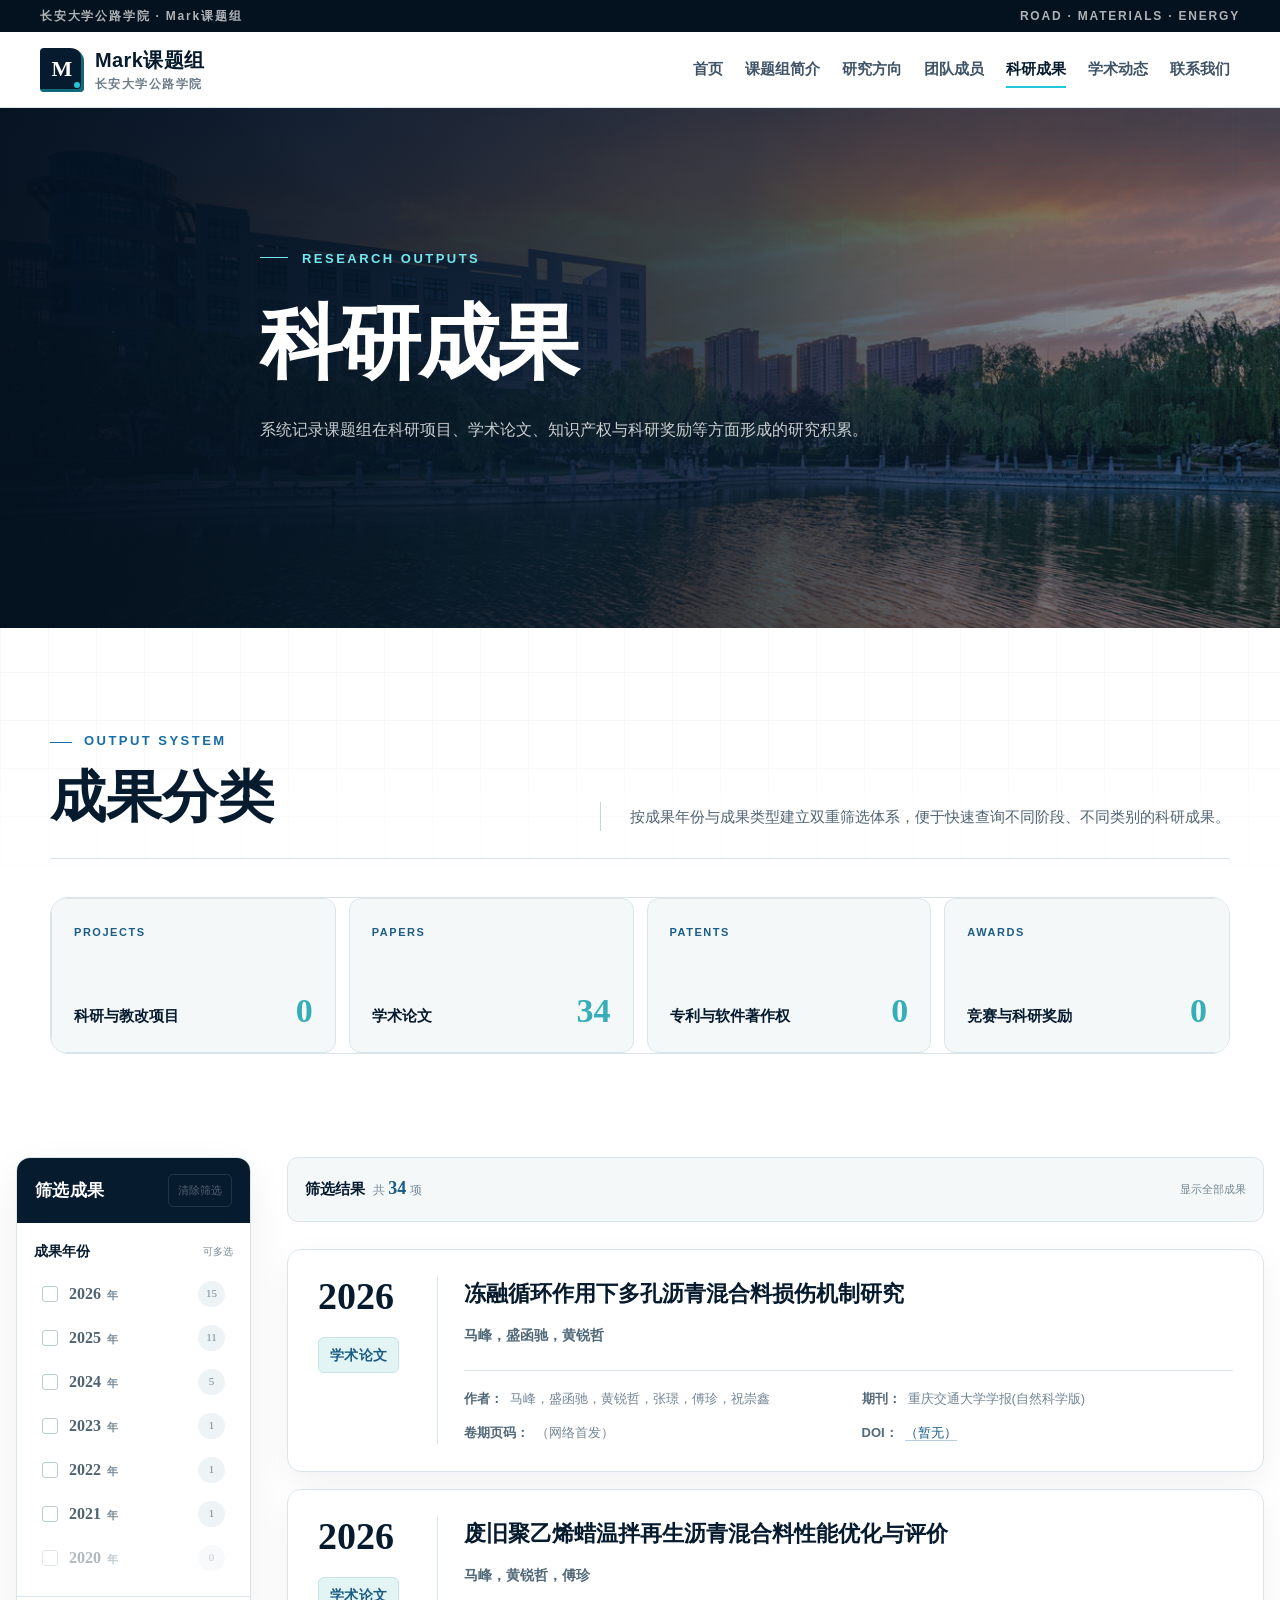
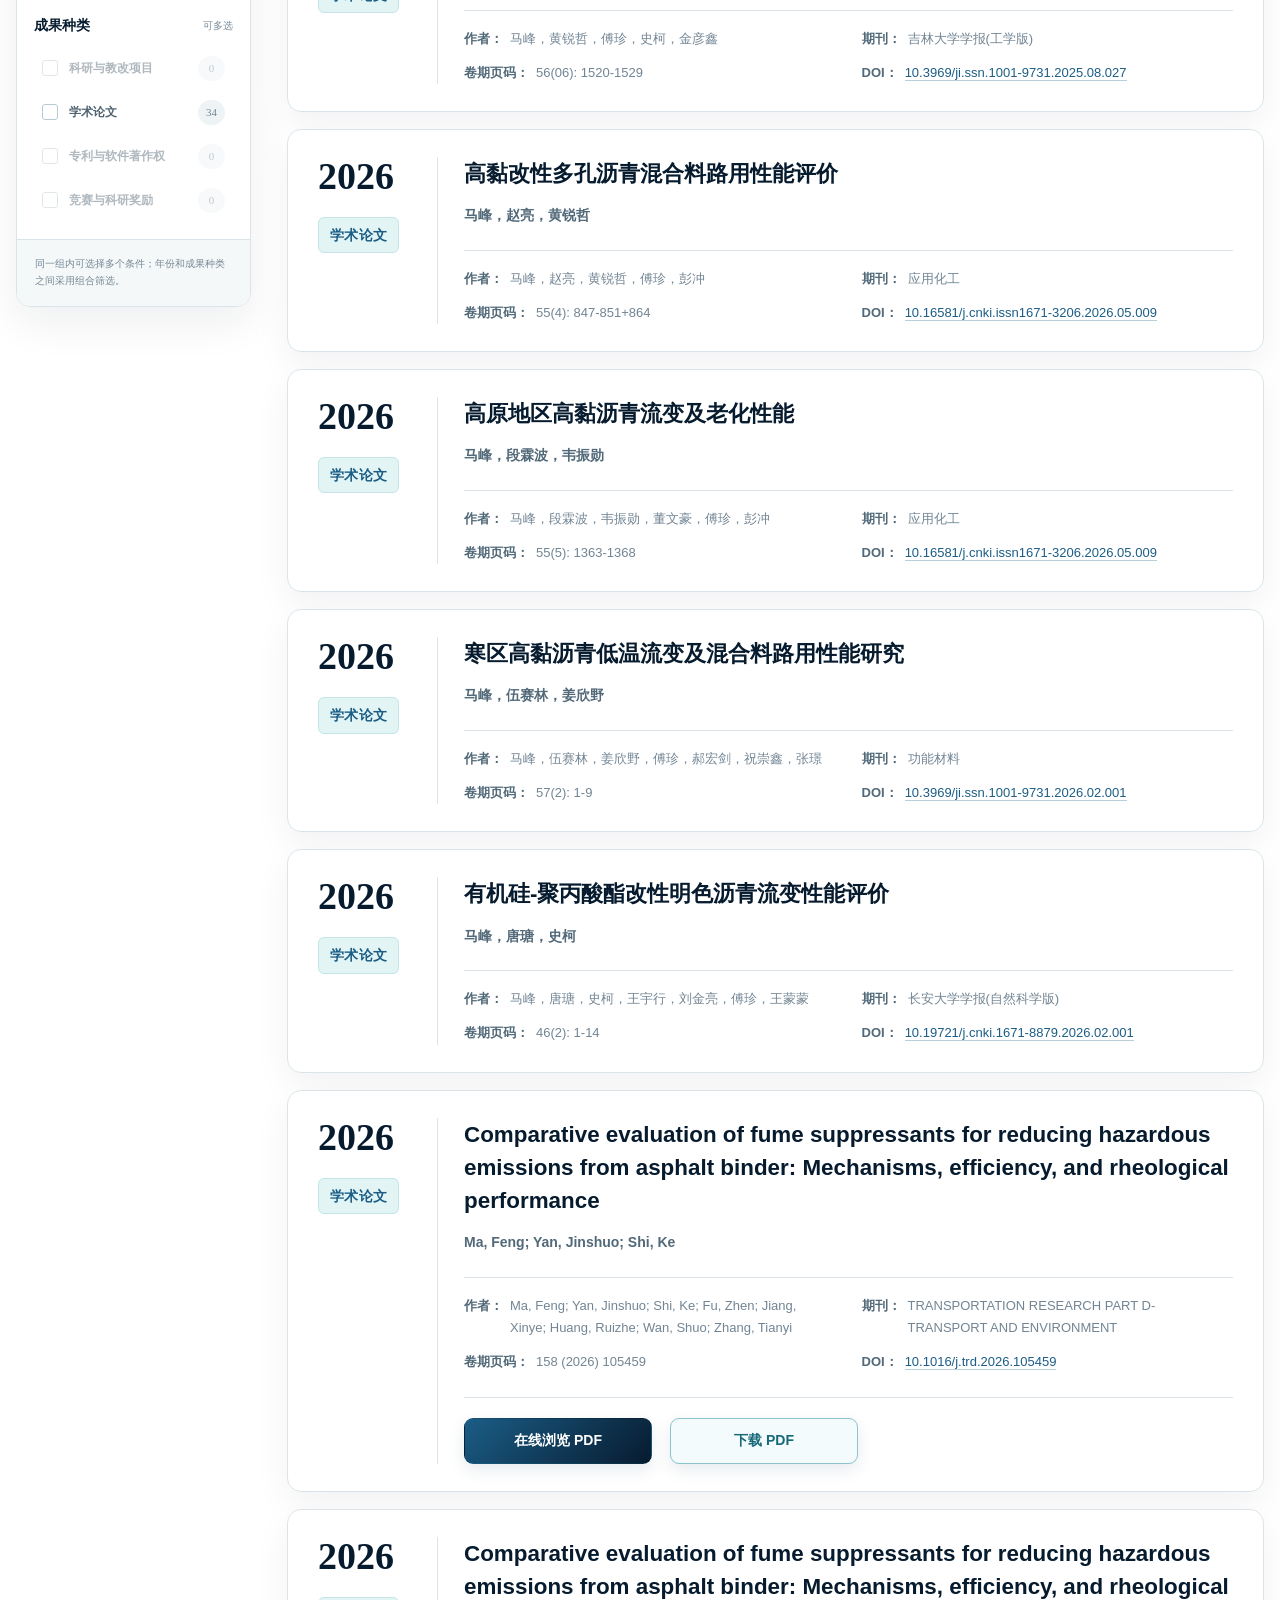
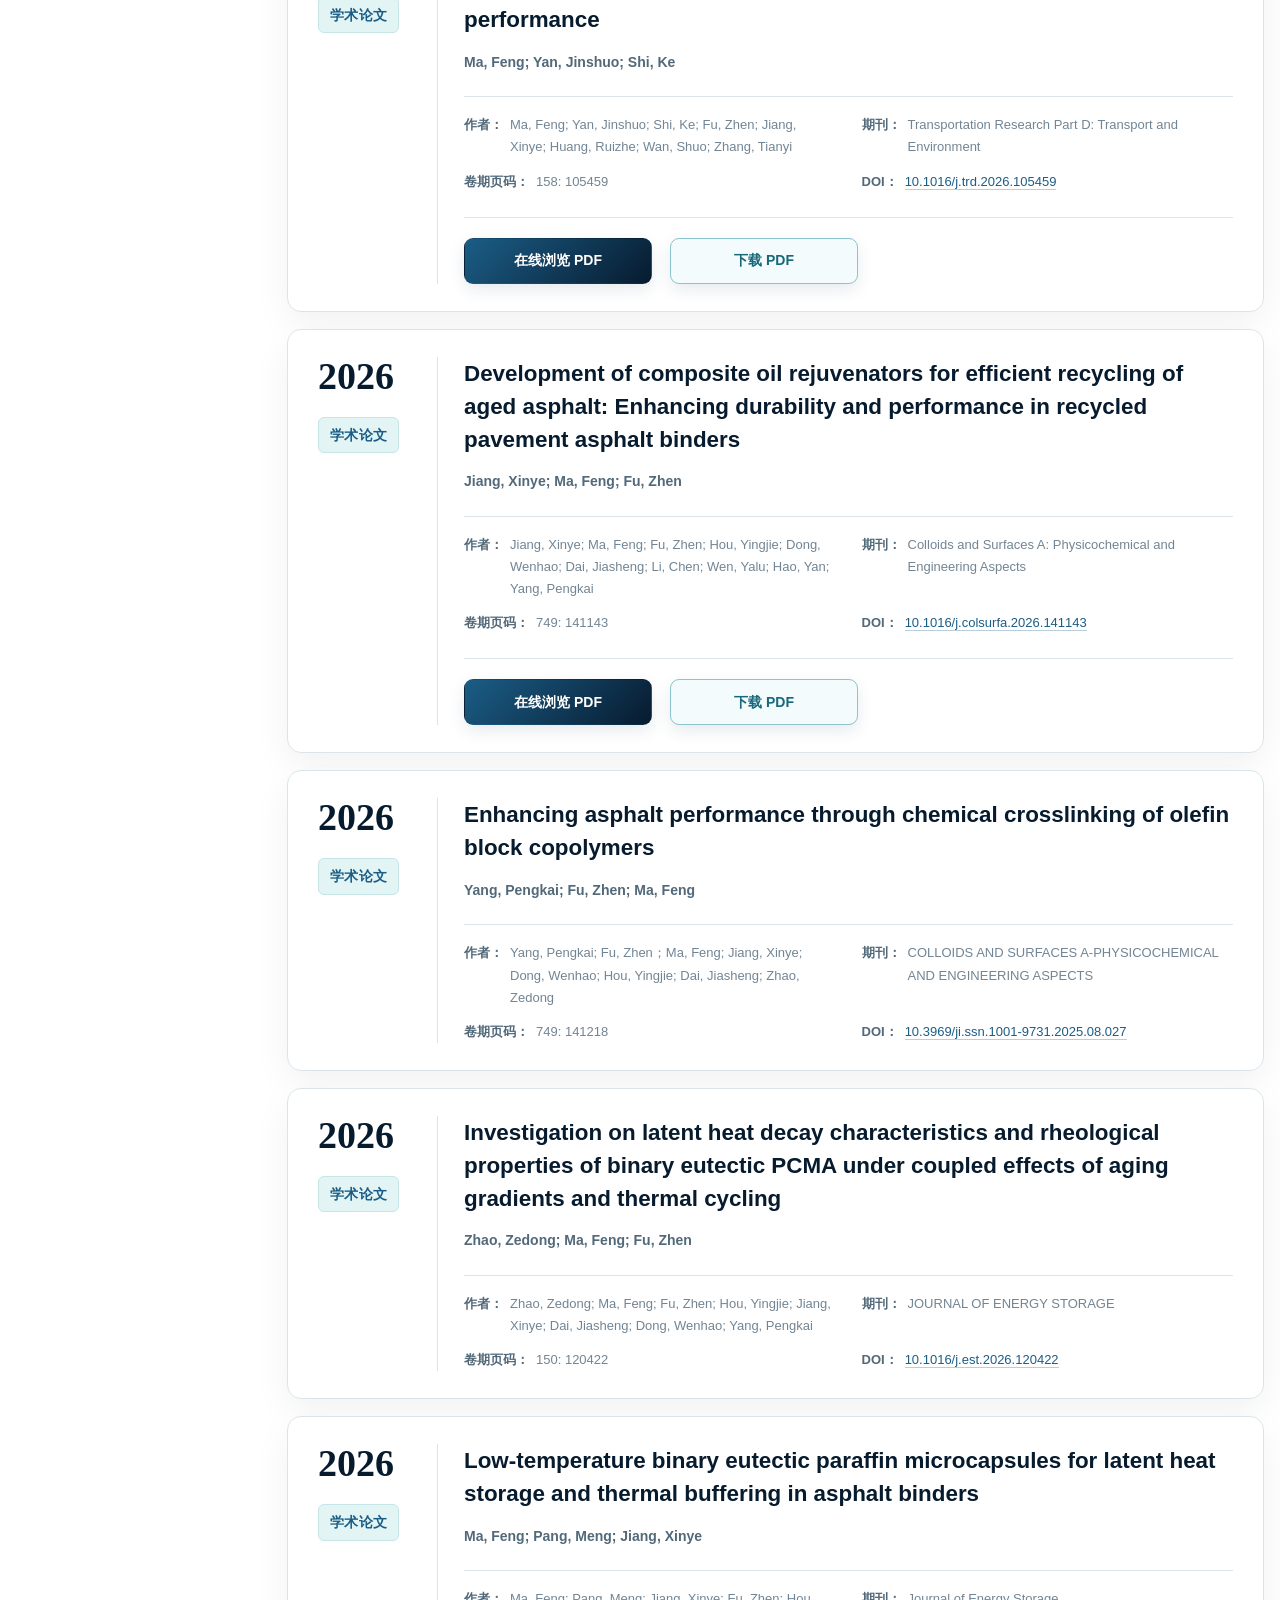
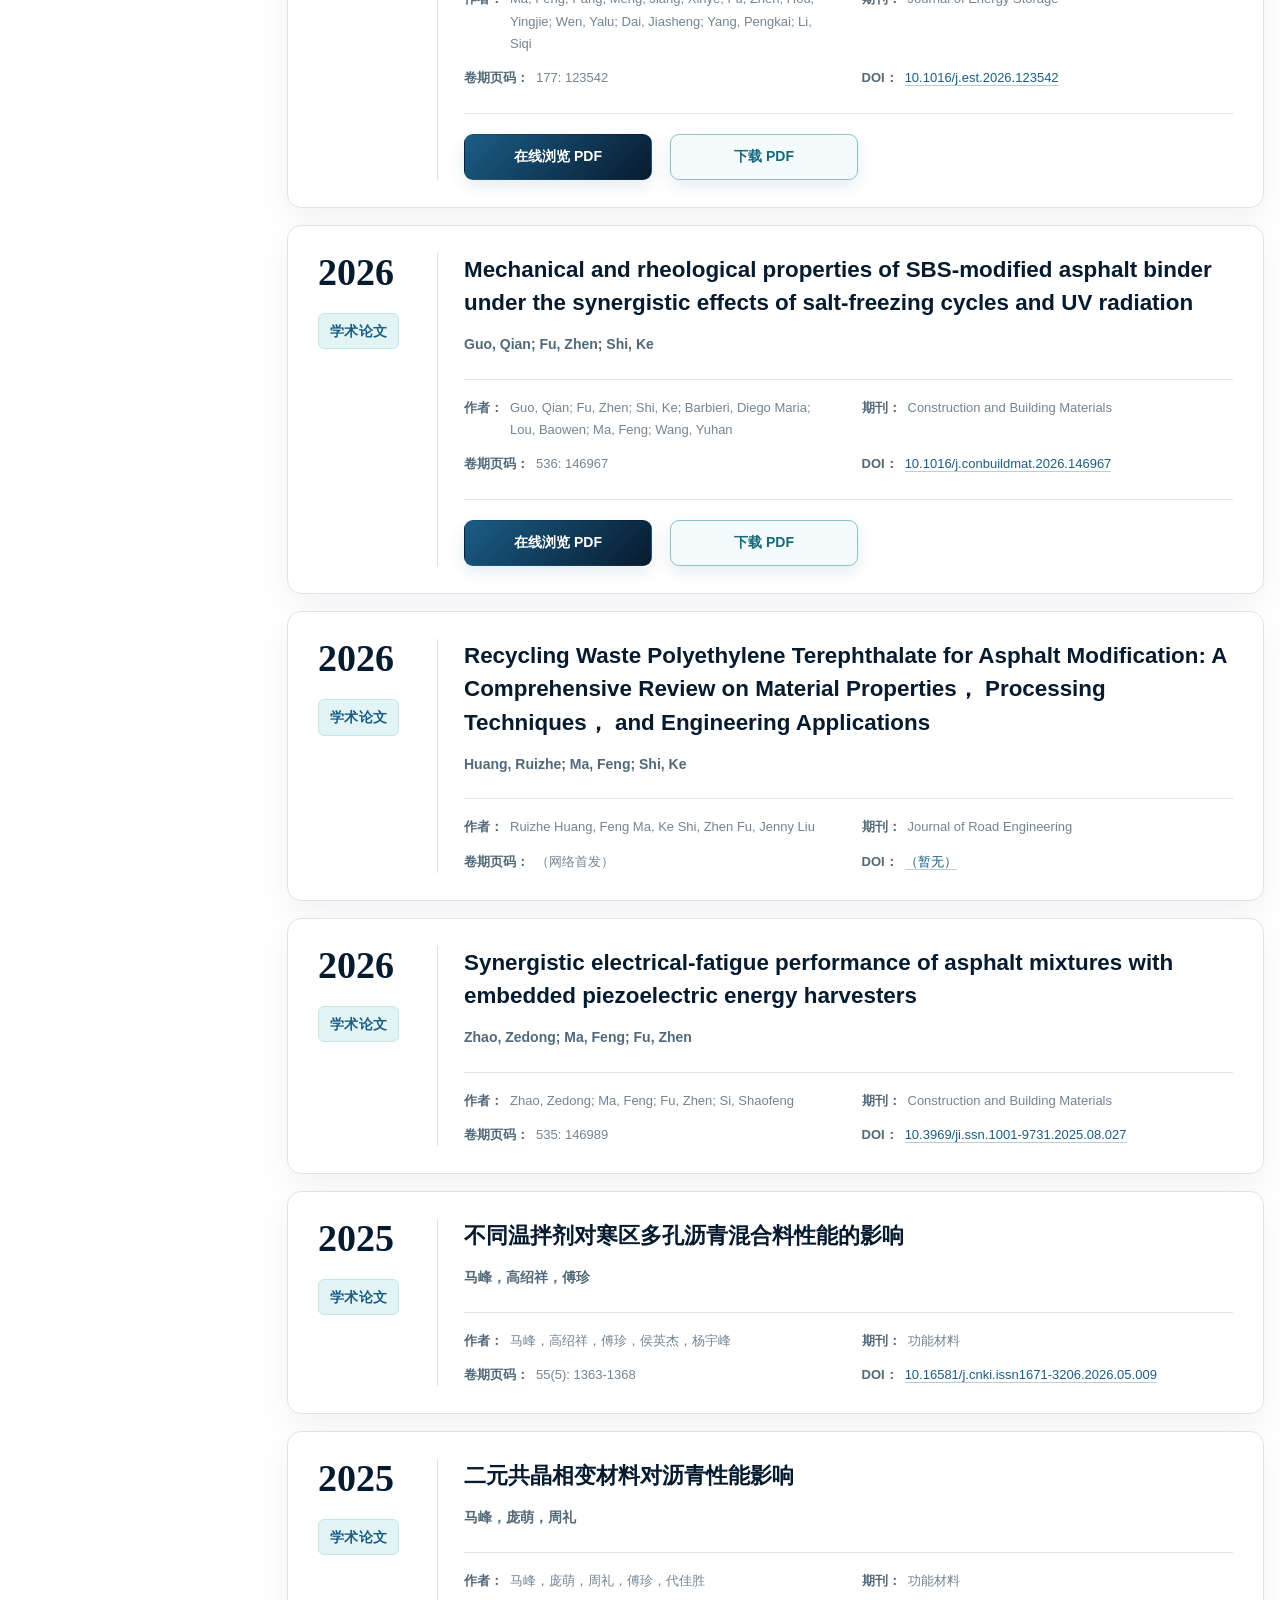
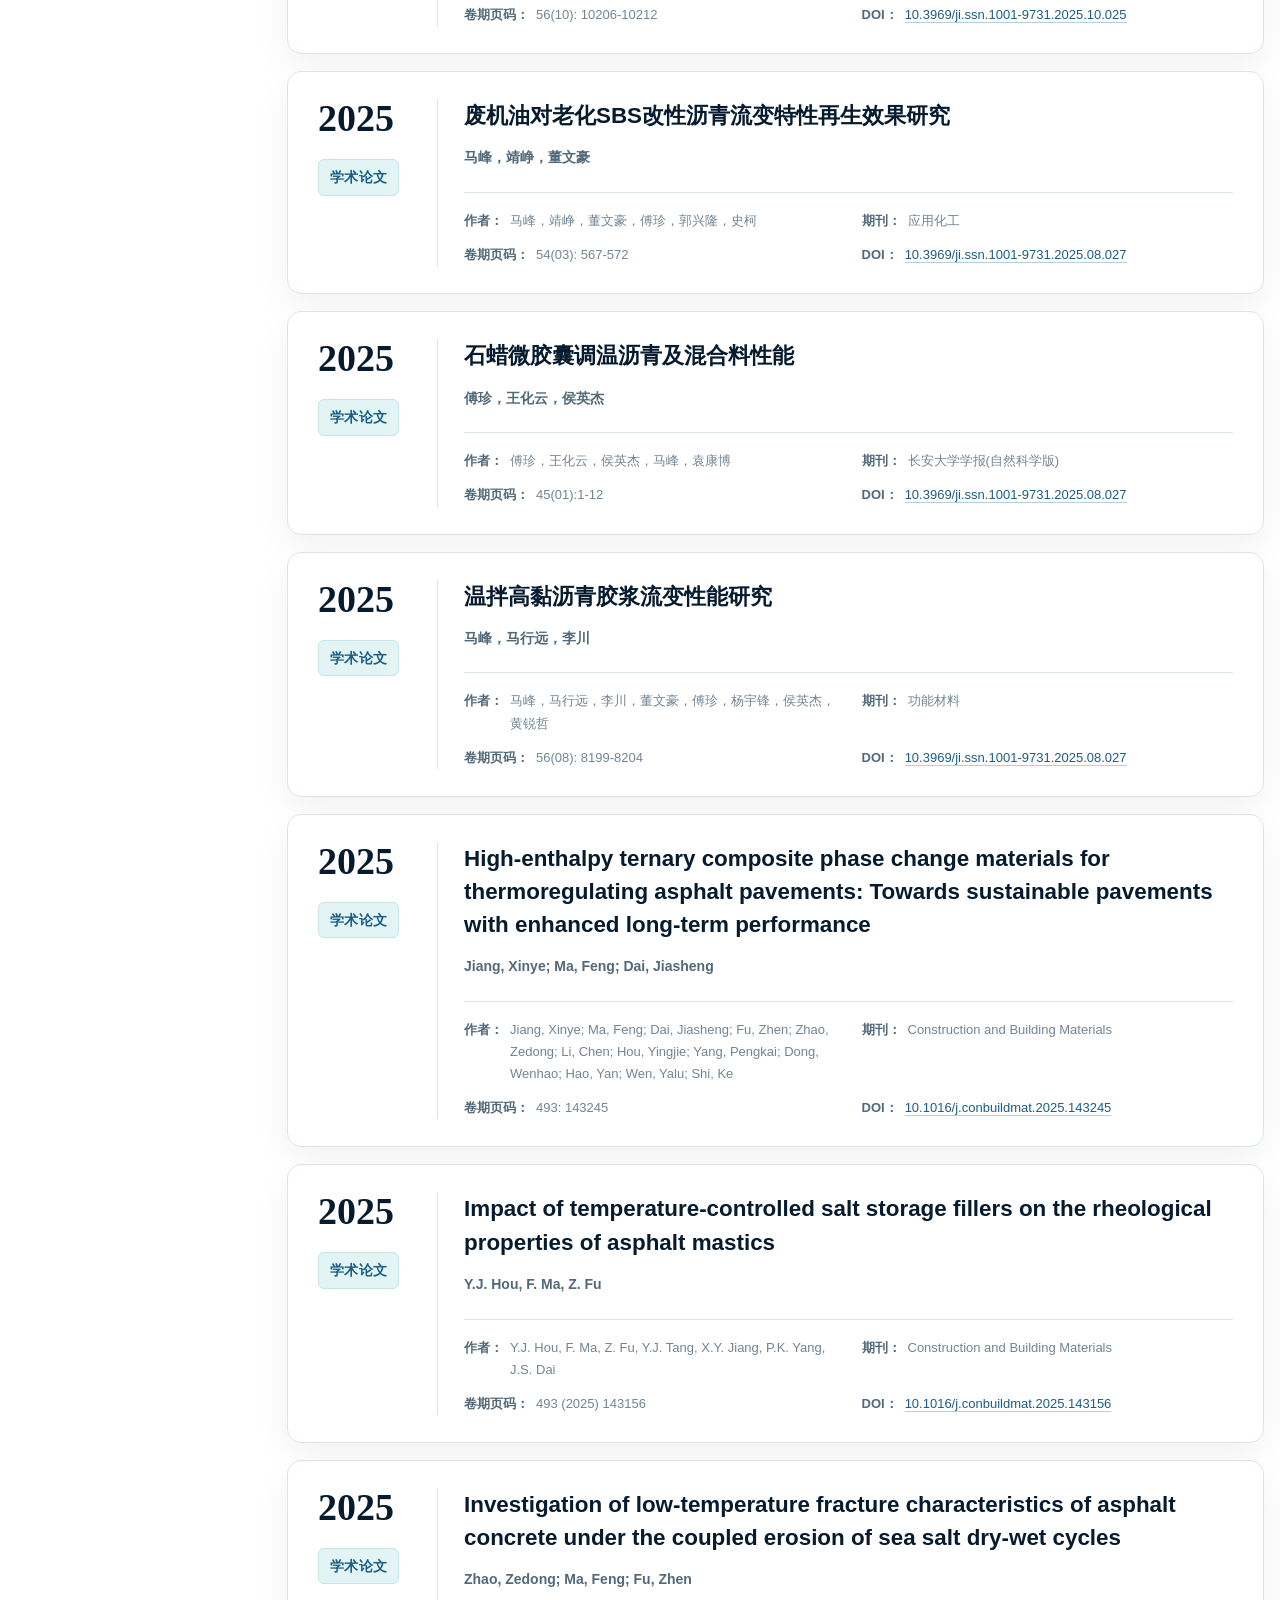
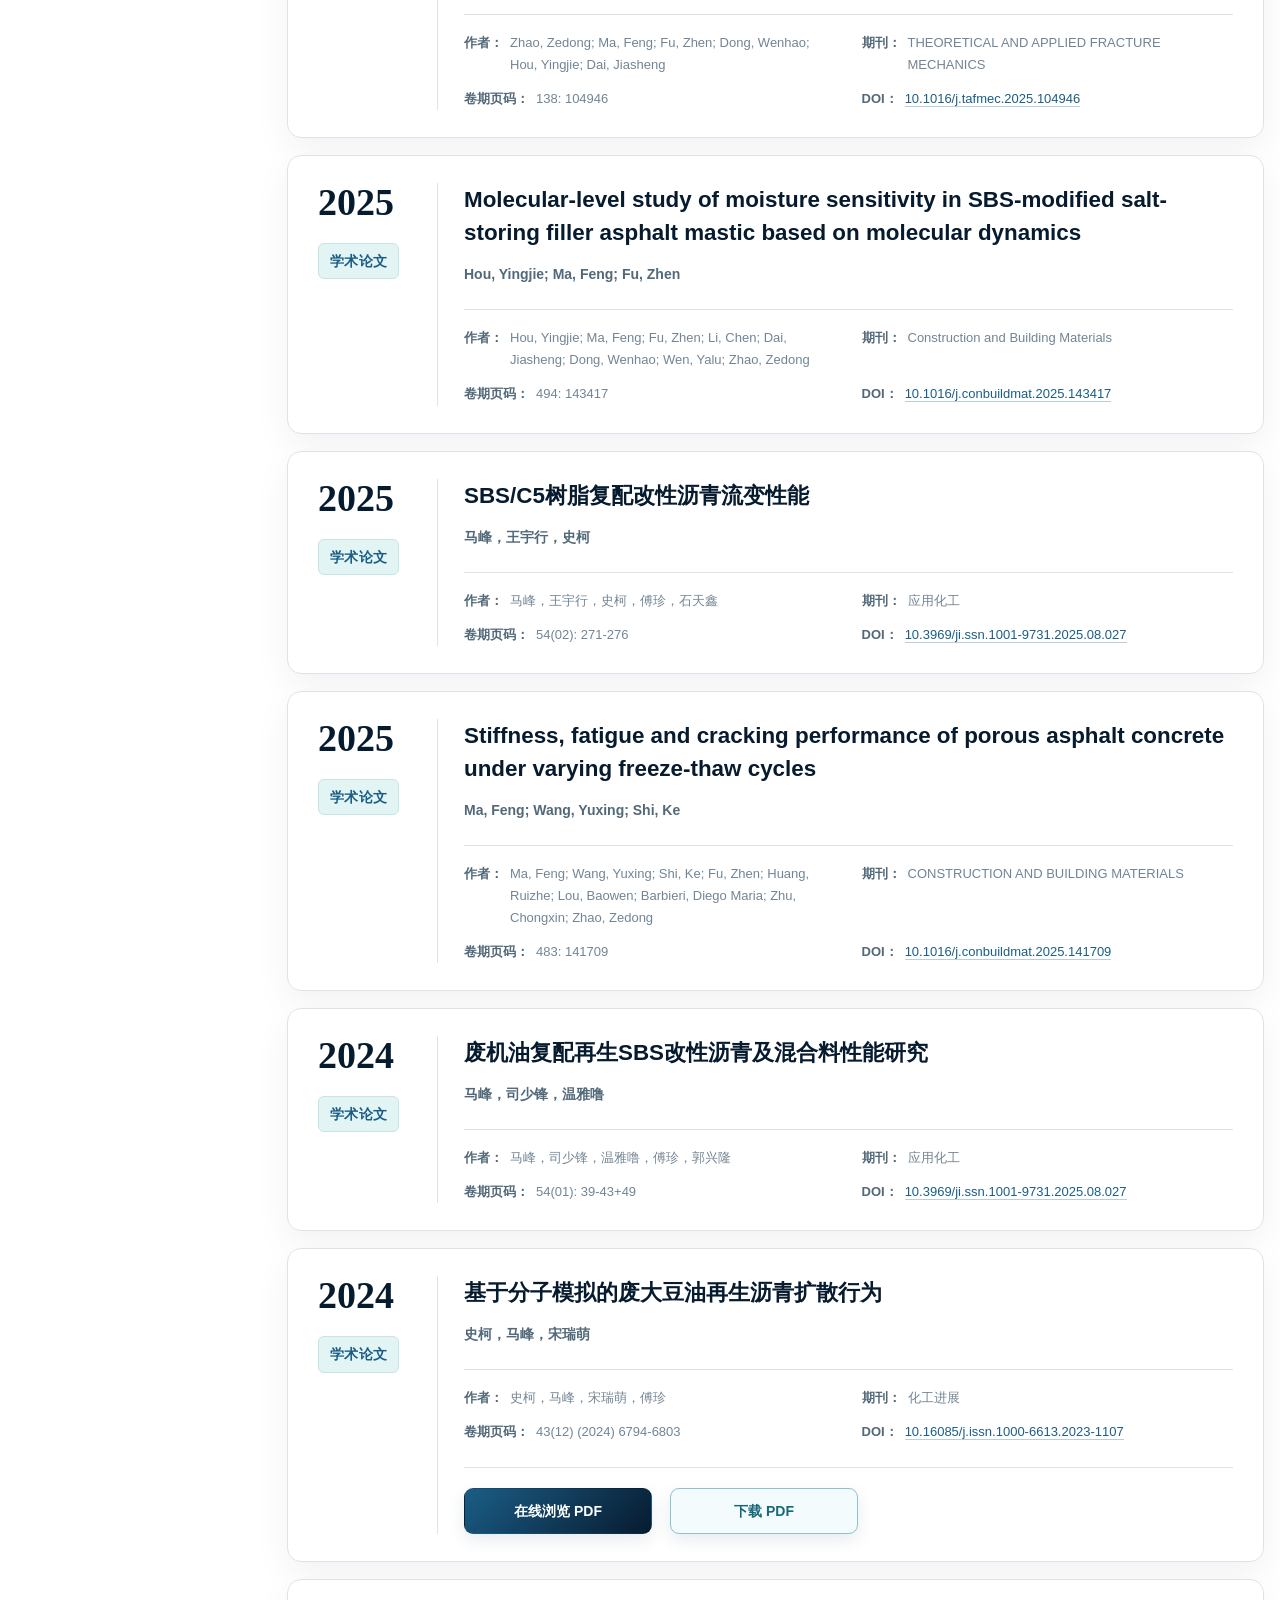
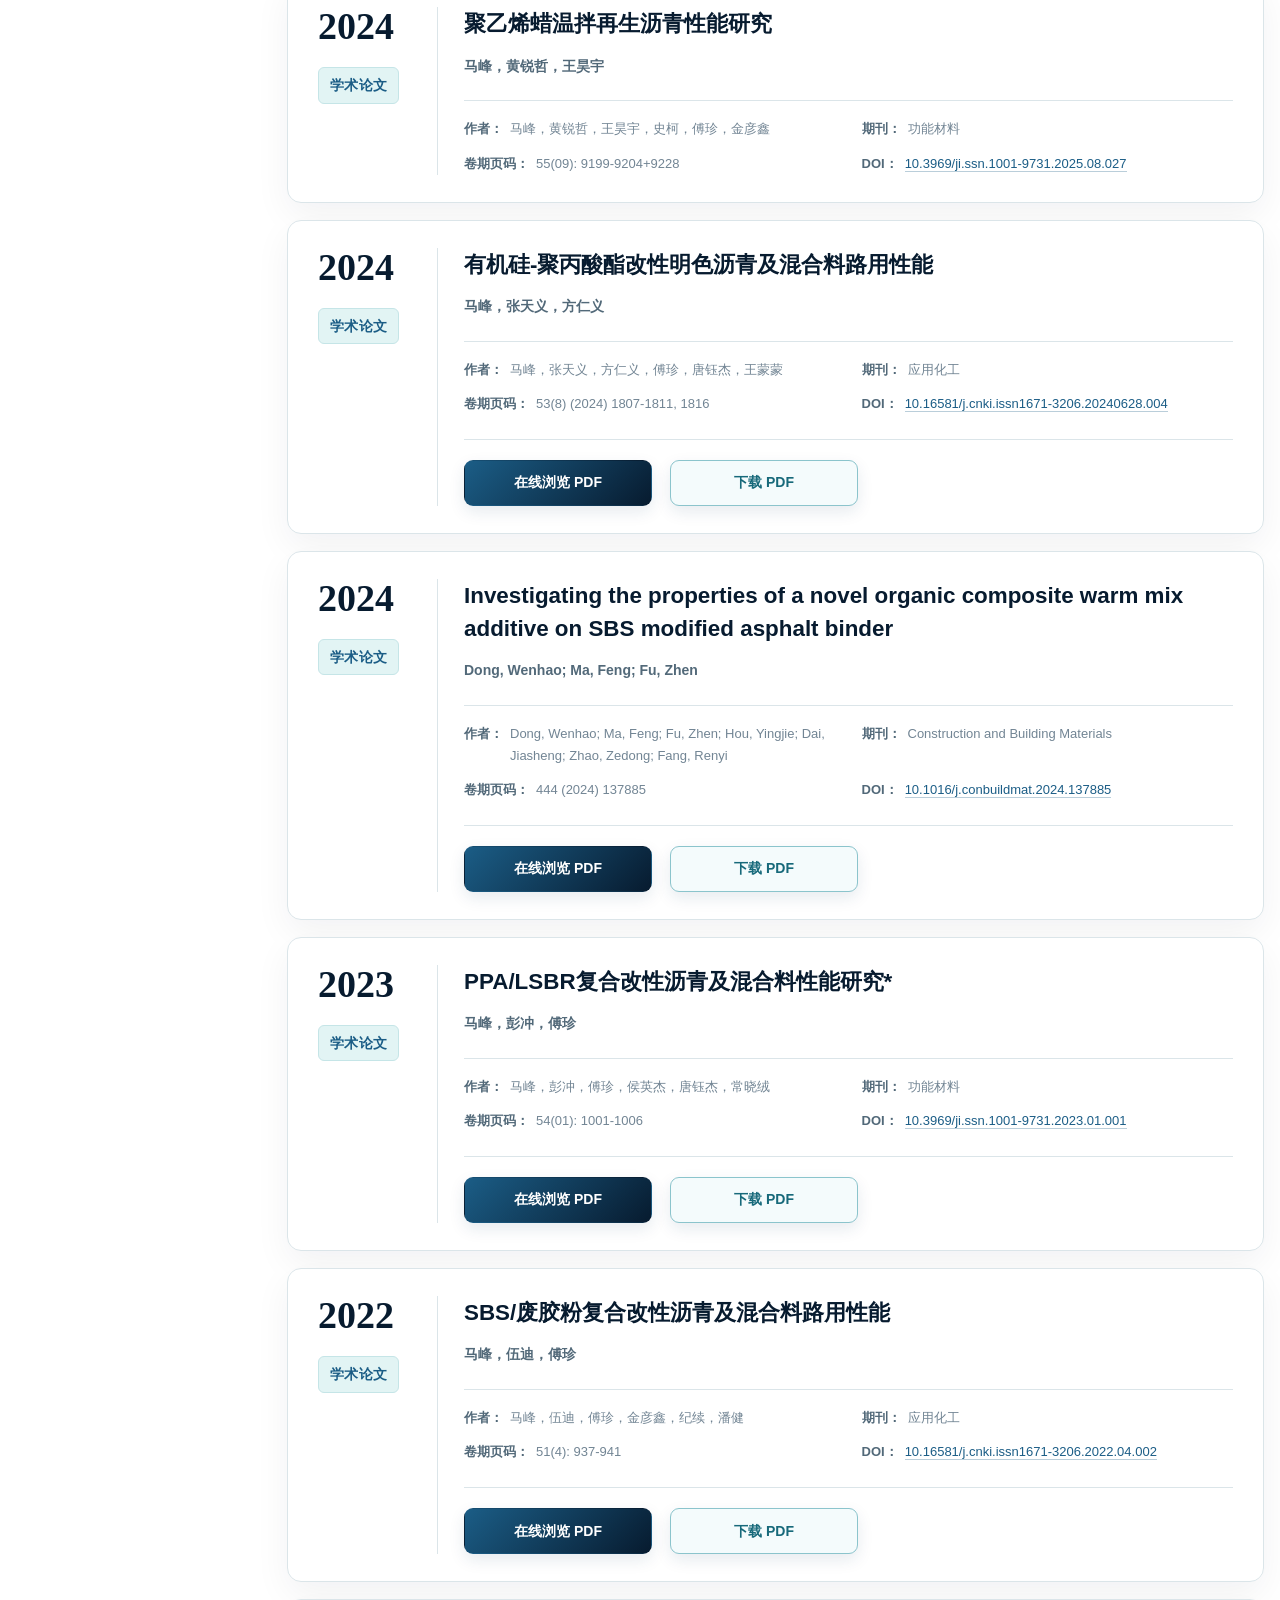
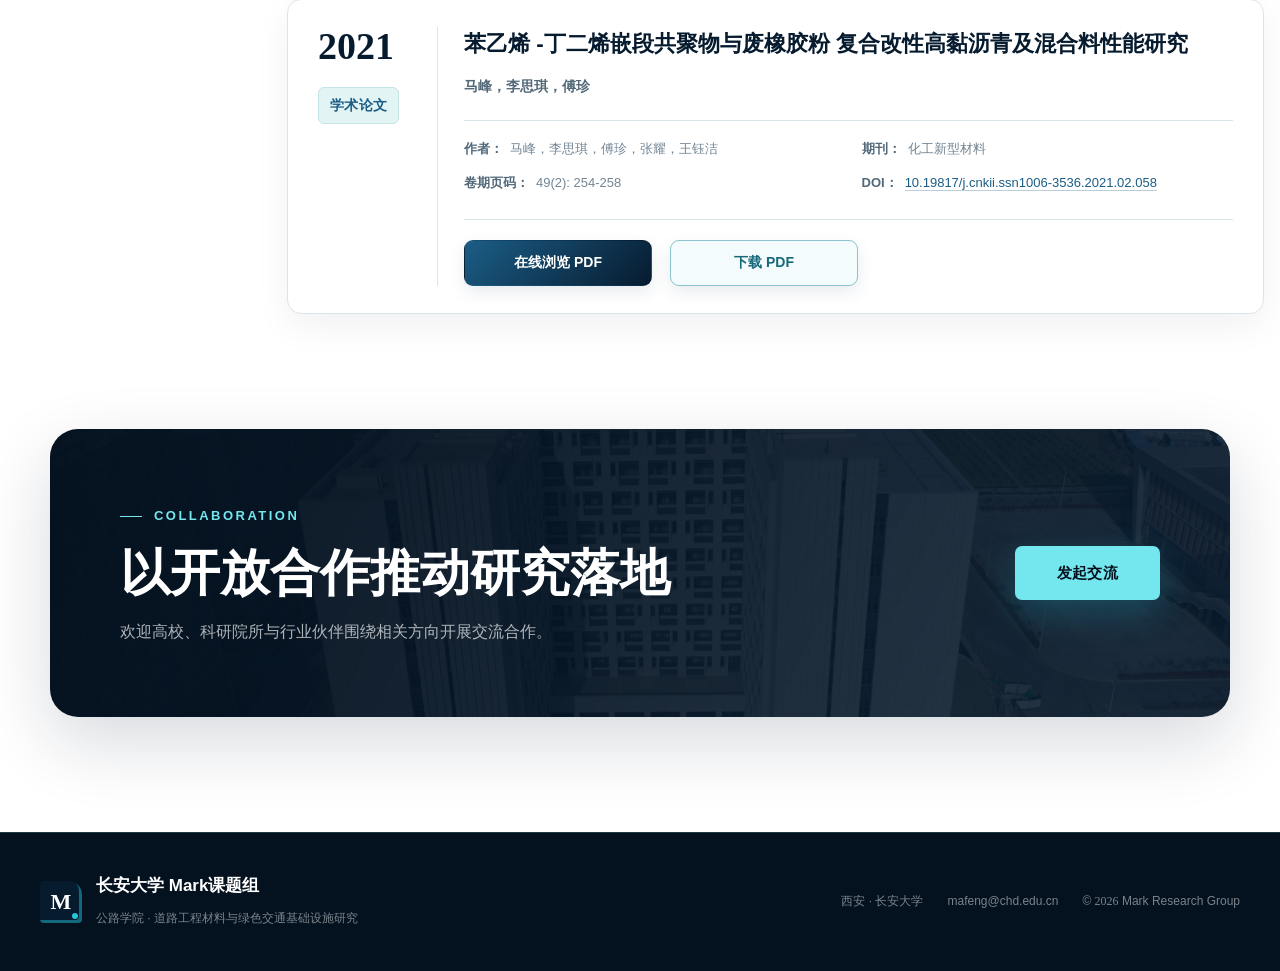
==== commit ab660f28: "发布人工确认的成果 PDF" ====
--- a/publications.html
+++ b/publications.html
@@ -1785,6 +1785,47 @@
                         </div>
                     </article>
 
+                    <article class="achievement-record" data-achievement-record data-achievement-id="2026-c3114ef5eedd" data-year="2026" data-type="paper">
+                        <div class="record-meta">
+                            <span class="record-year">2026</span>
+                            <span class="record-type">学术论文</span>
+                        </div>
+                        <div class="record-content">
+                            <h3>Mechanical and rheological properties of SBS-modified asphalt binder under the synergistic effects of salt-freezing cycles and UV radiation</h3>
+                            <p class="record-author-line">Guo, Qian; Fu, Zhen; Shi, Ke</p>
+                            <div class="record-bibliography">
+                                <div class="bibliography-item">
+                                    <span class="bibliography-label">作者</span>
+                                    <span class="bibliography-value">
+                                        Guo, Qian; Fu, Zhen; Shi, Ke; Barbieri, Diego Maria; Lou, Baowen; Ma, Feng; Wang, Yuhan
+                                    </span>
+                                </div>
+                                <div class="bibliography-item">
+                                    <span class="bibliography-label">期刊</span>
+                                    <span class="bibliography-value">
+                                        Construction and Building Materials
+                                    </span>
+                                </div>
+                                <div class="bibliography-item">
+                                    <span class="bibliography-label">卷期页码</span>
+                                    <span class="bibliography-value">
+                                        536: 146967
+                                    </span>
+                                </div>
+                                <div class="bibliography-item doi-item">
+                                    <span class="bibliography-label">DOI</span>
+                                    <span class="bibliography-value">
+                                        <a class="bibliography-link" href="https://doi.org/10.1016/j.conbuildmat.2026.146967" target="_blank" rel="noopener noreferrer">10.1016/j.conbuildmat.2026.146967</a>
+                                    </span>
+                                </div>
+                            </div>
+                            <div class="record-actions">
+                                <a class="record-file-button record-file-button-primary" href="files/achievements/2026/2026-c3114ef5eedd.pdf" target="_blank" rel="noopener noreferrer">在线浏览 PDF</a>
+                                <a class="record-file-button record-file-button-secondary" href="files/achievements/2026/2026-c3114ef5eedd.pdf" download="1-s2.0-S0950061826018751-main.pdf">下载 PDF</a>
+                            </div>
+                        </div>
+                    </article>
+
                     <!-- ===== 成果条目：编辑到这里结束 ===== -->
 
                 </div>
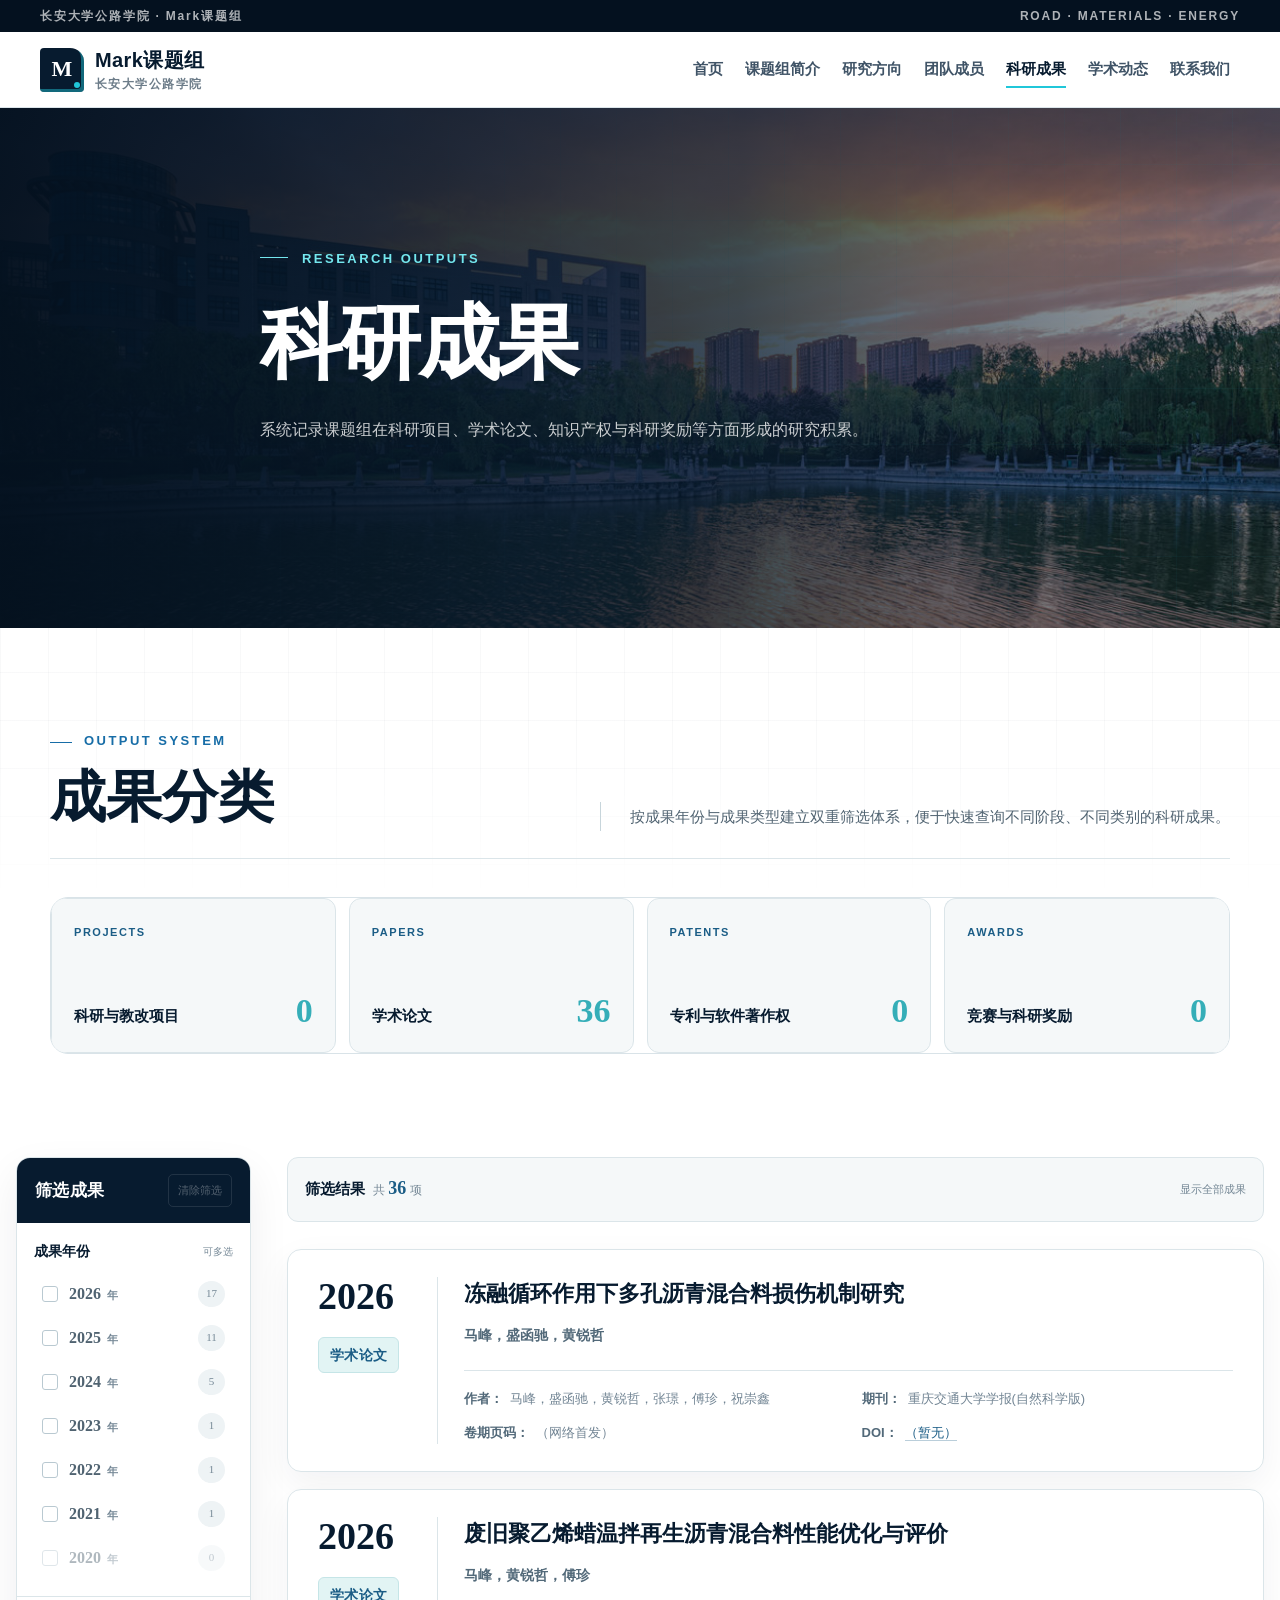
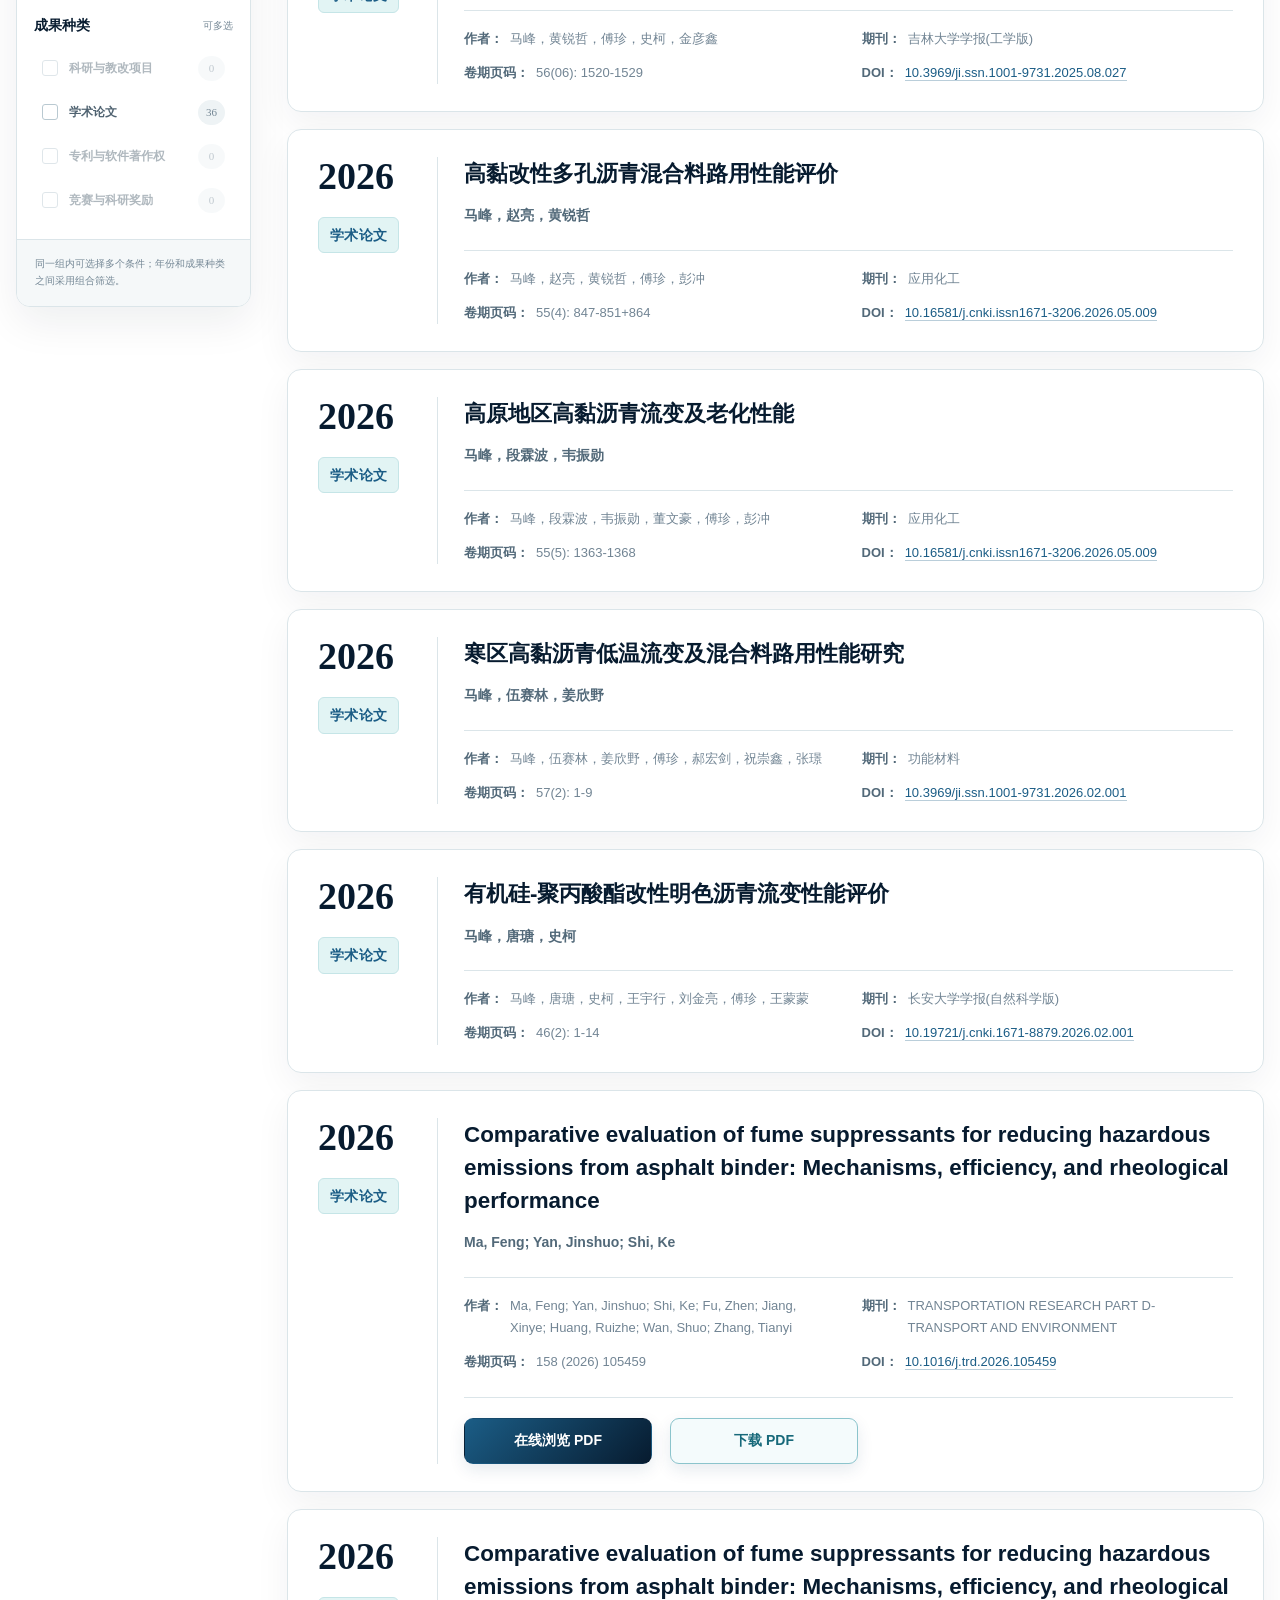
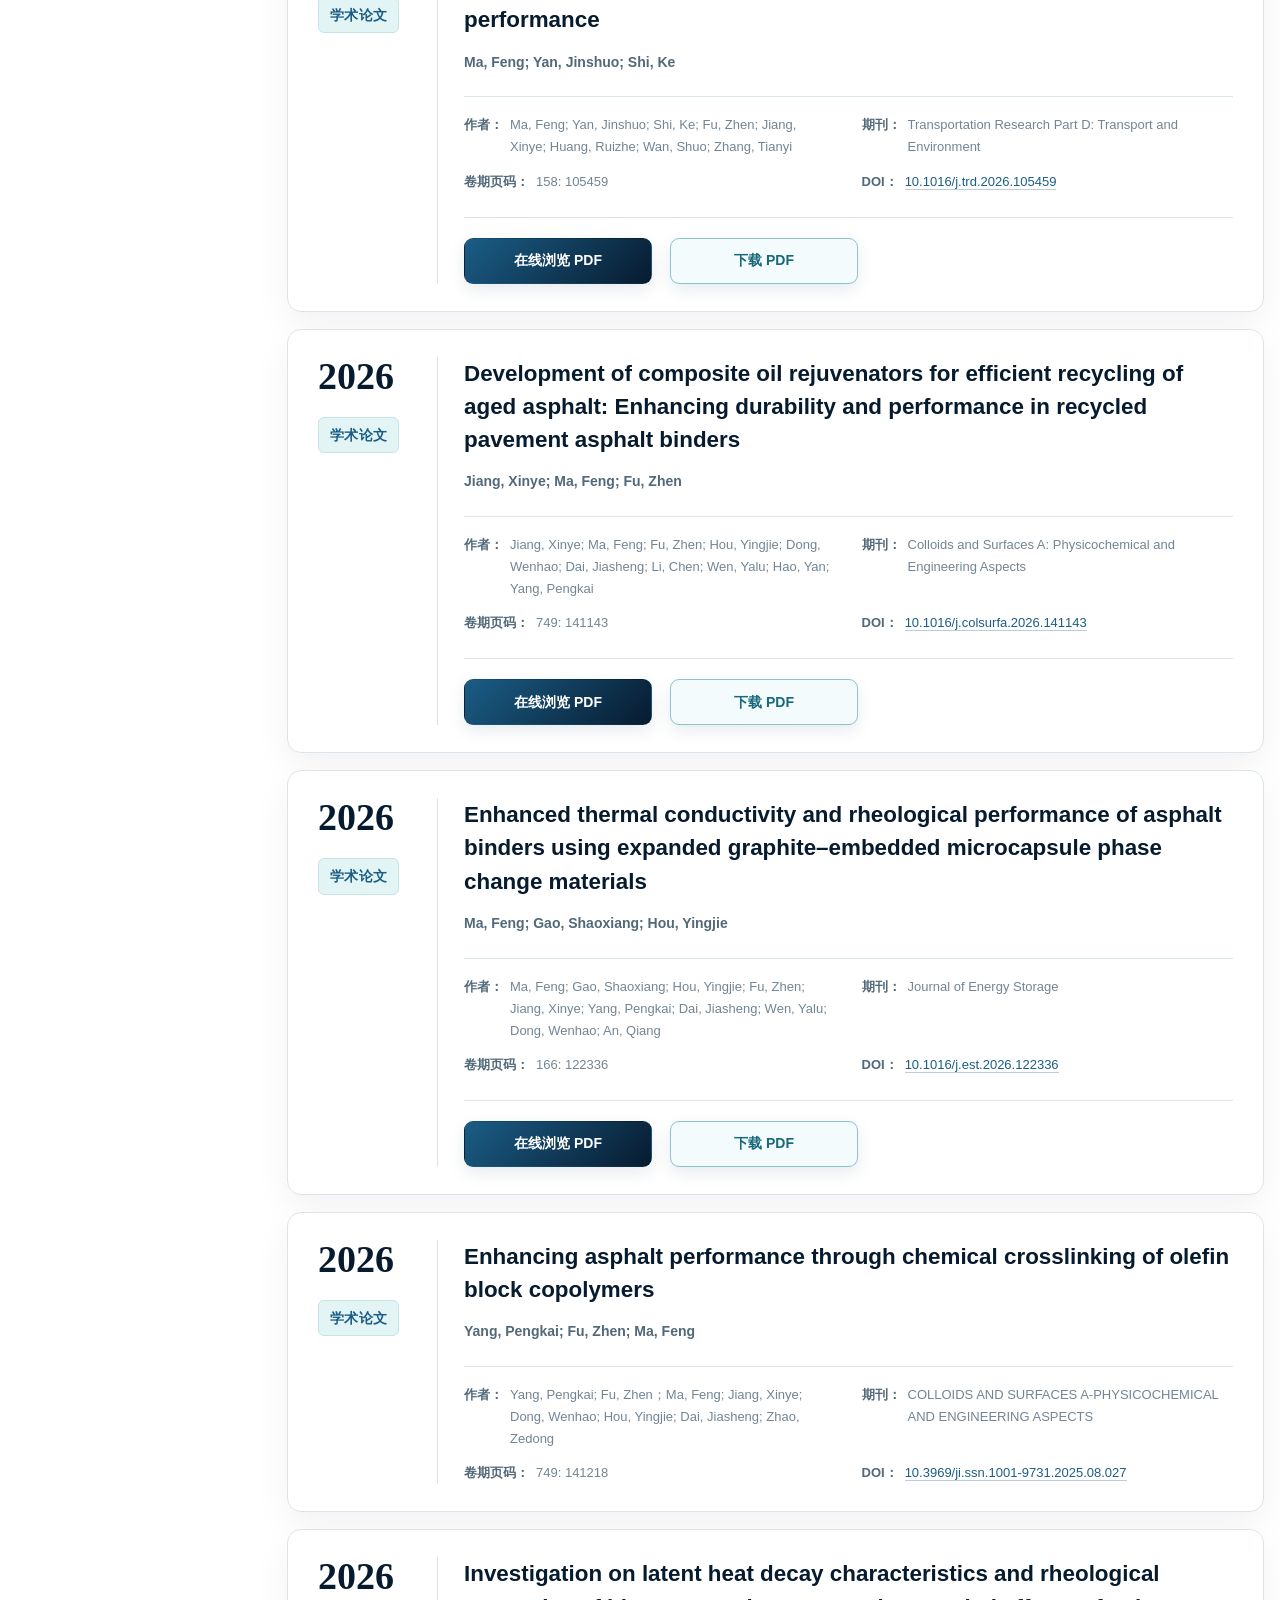
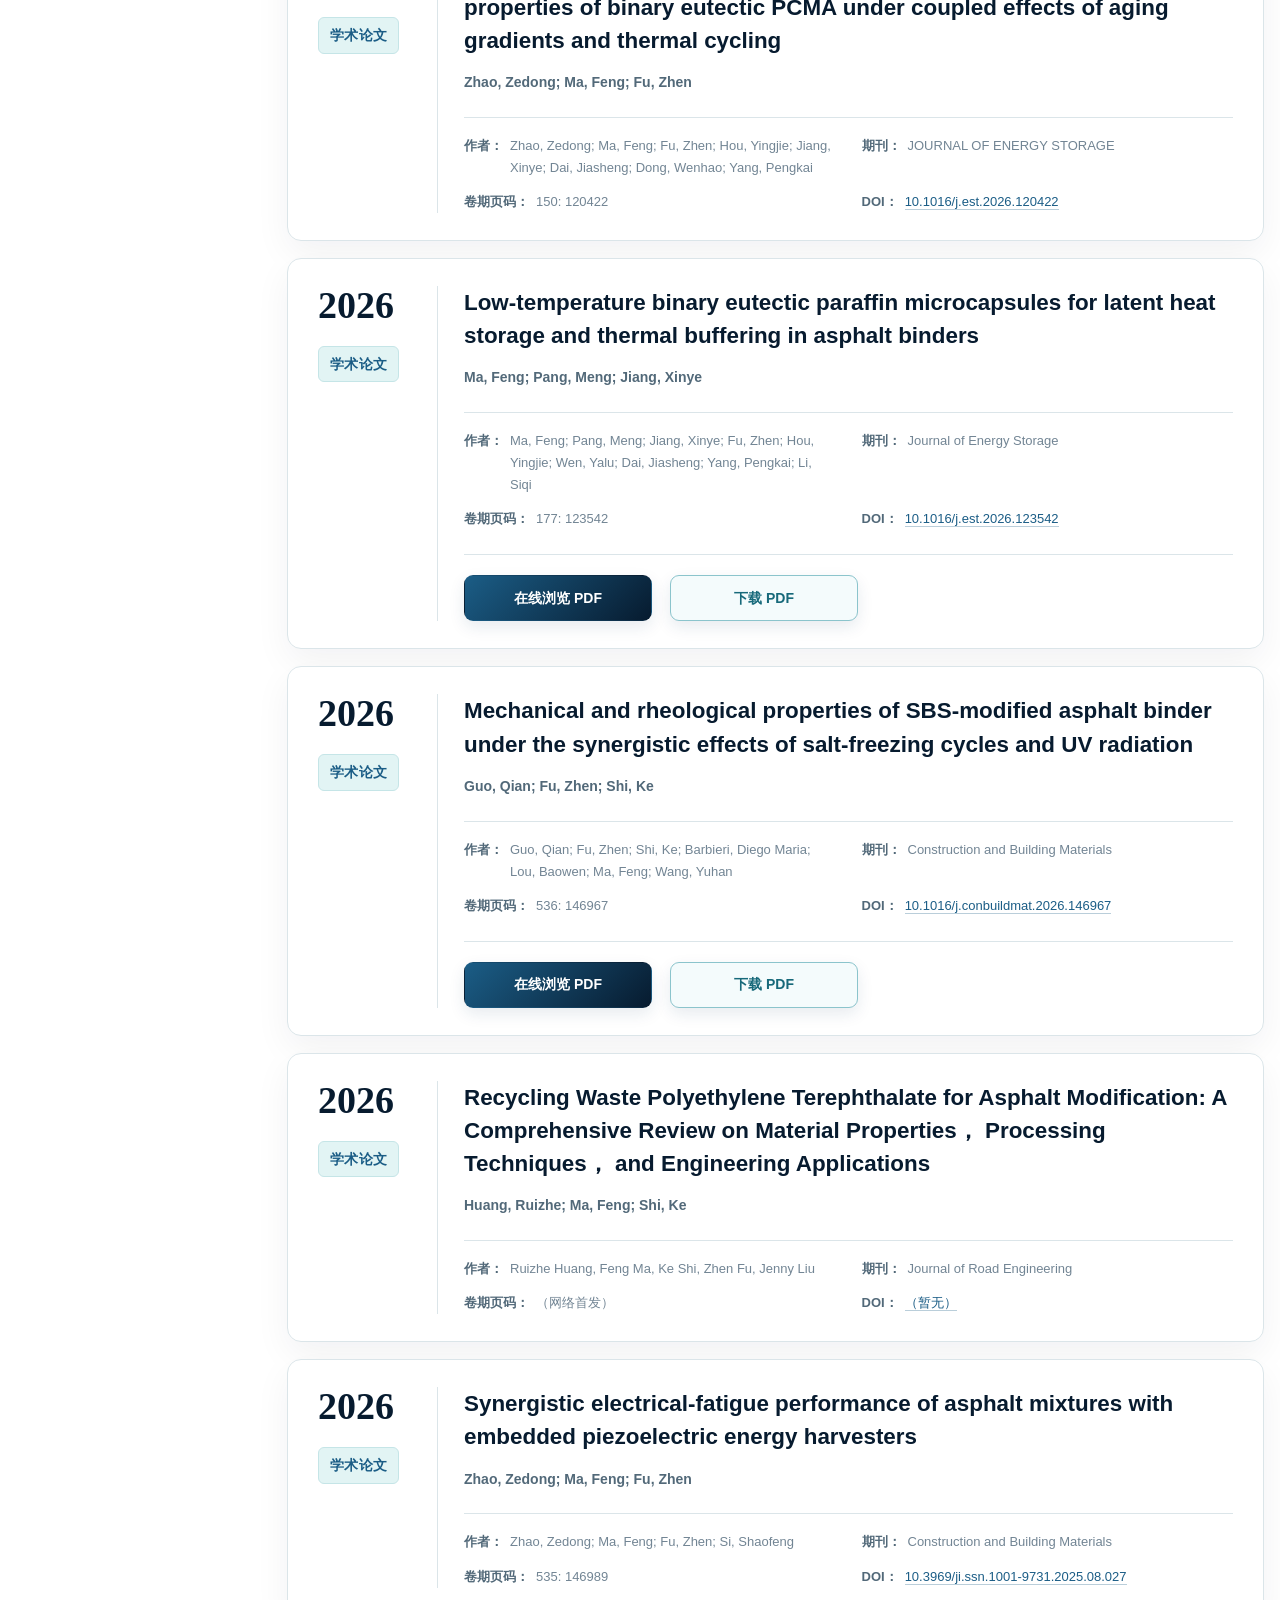
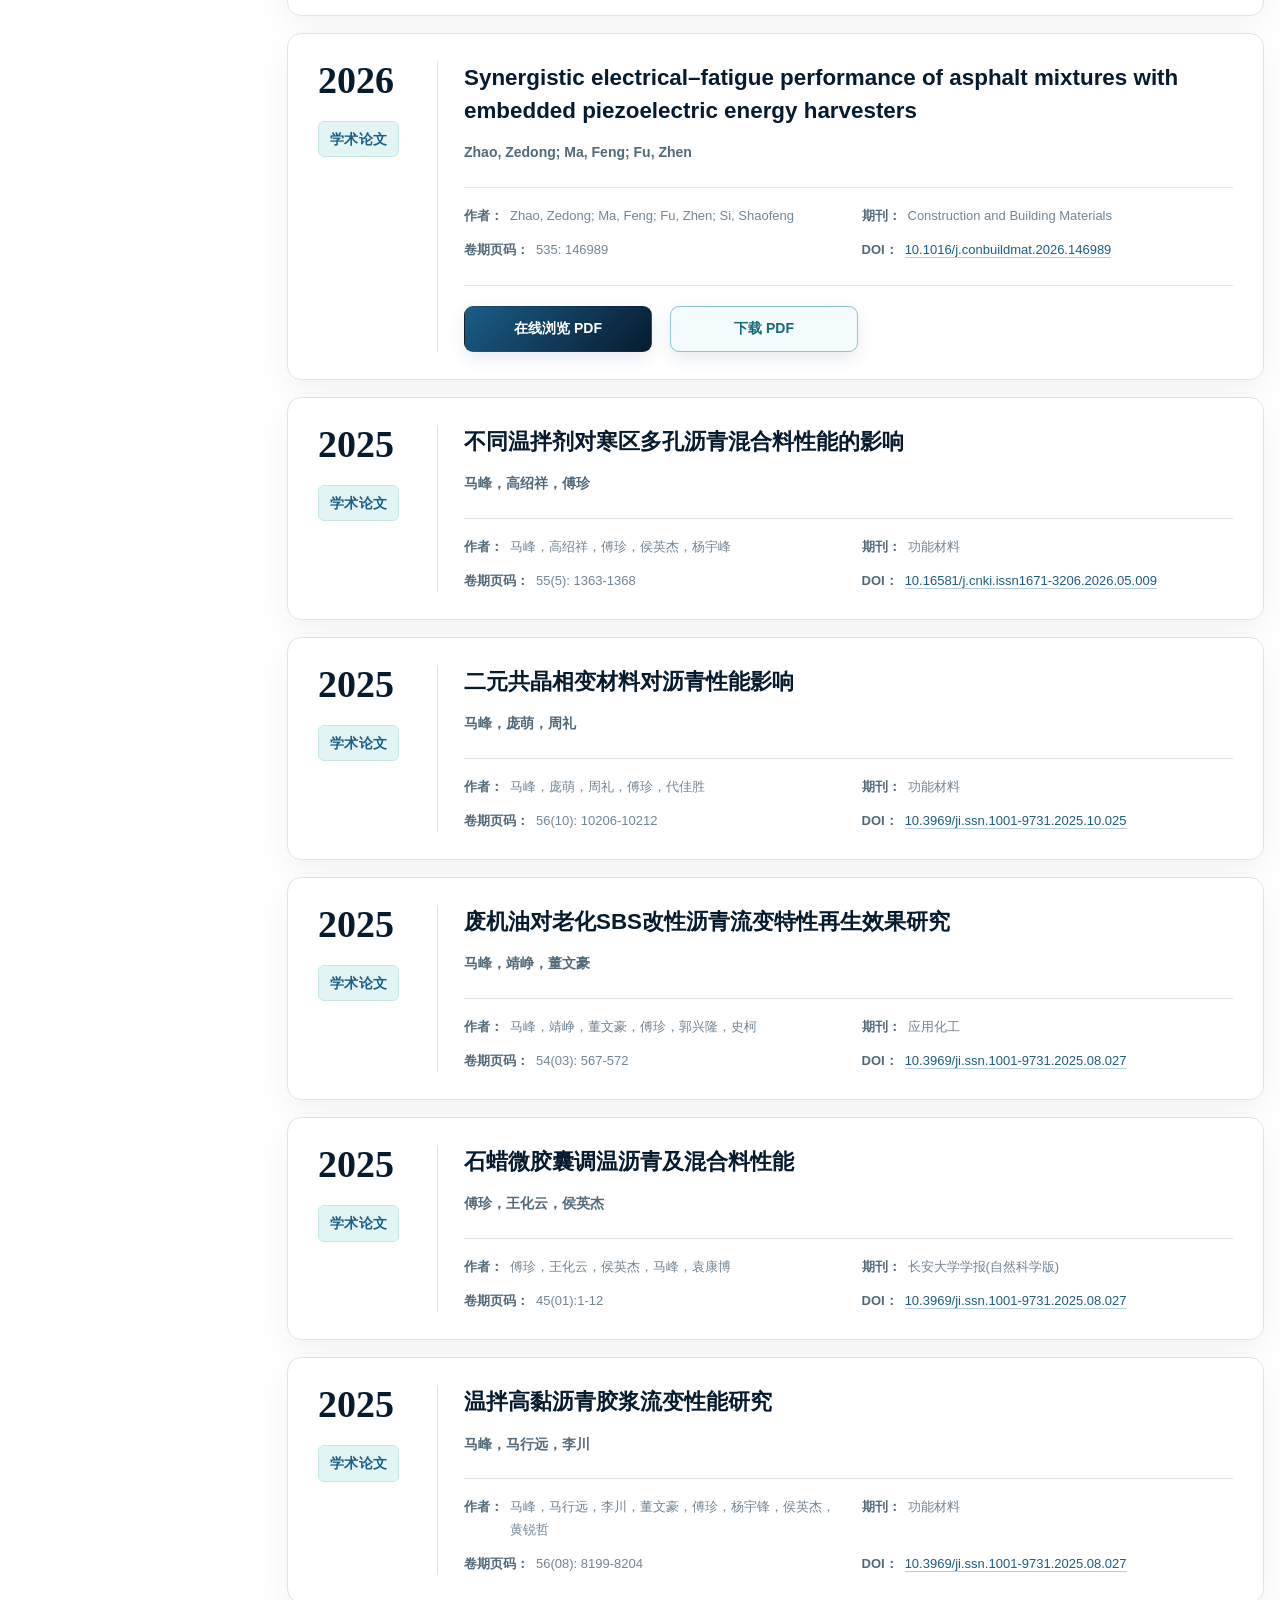
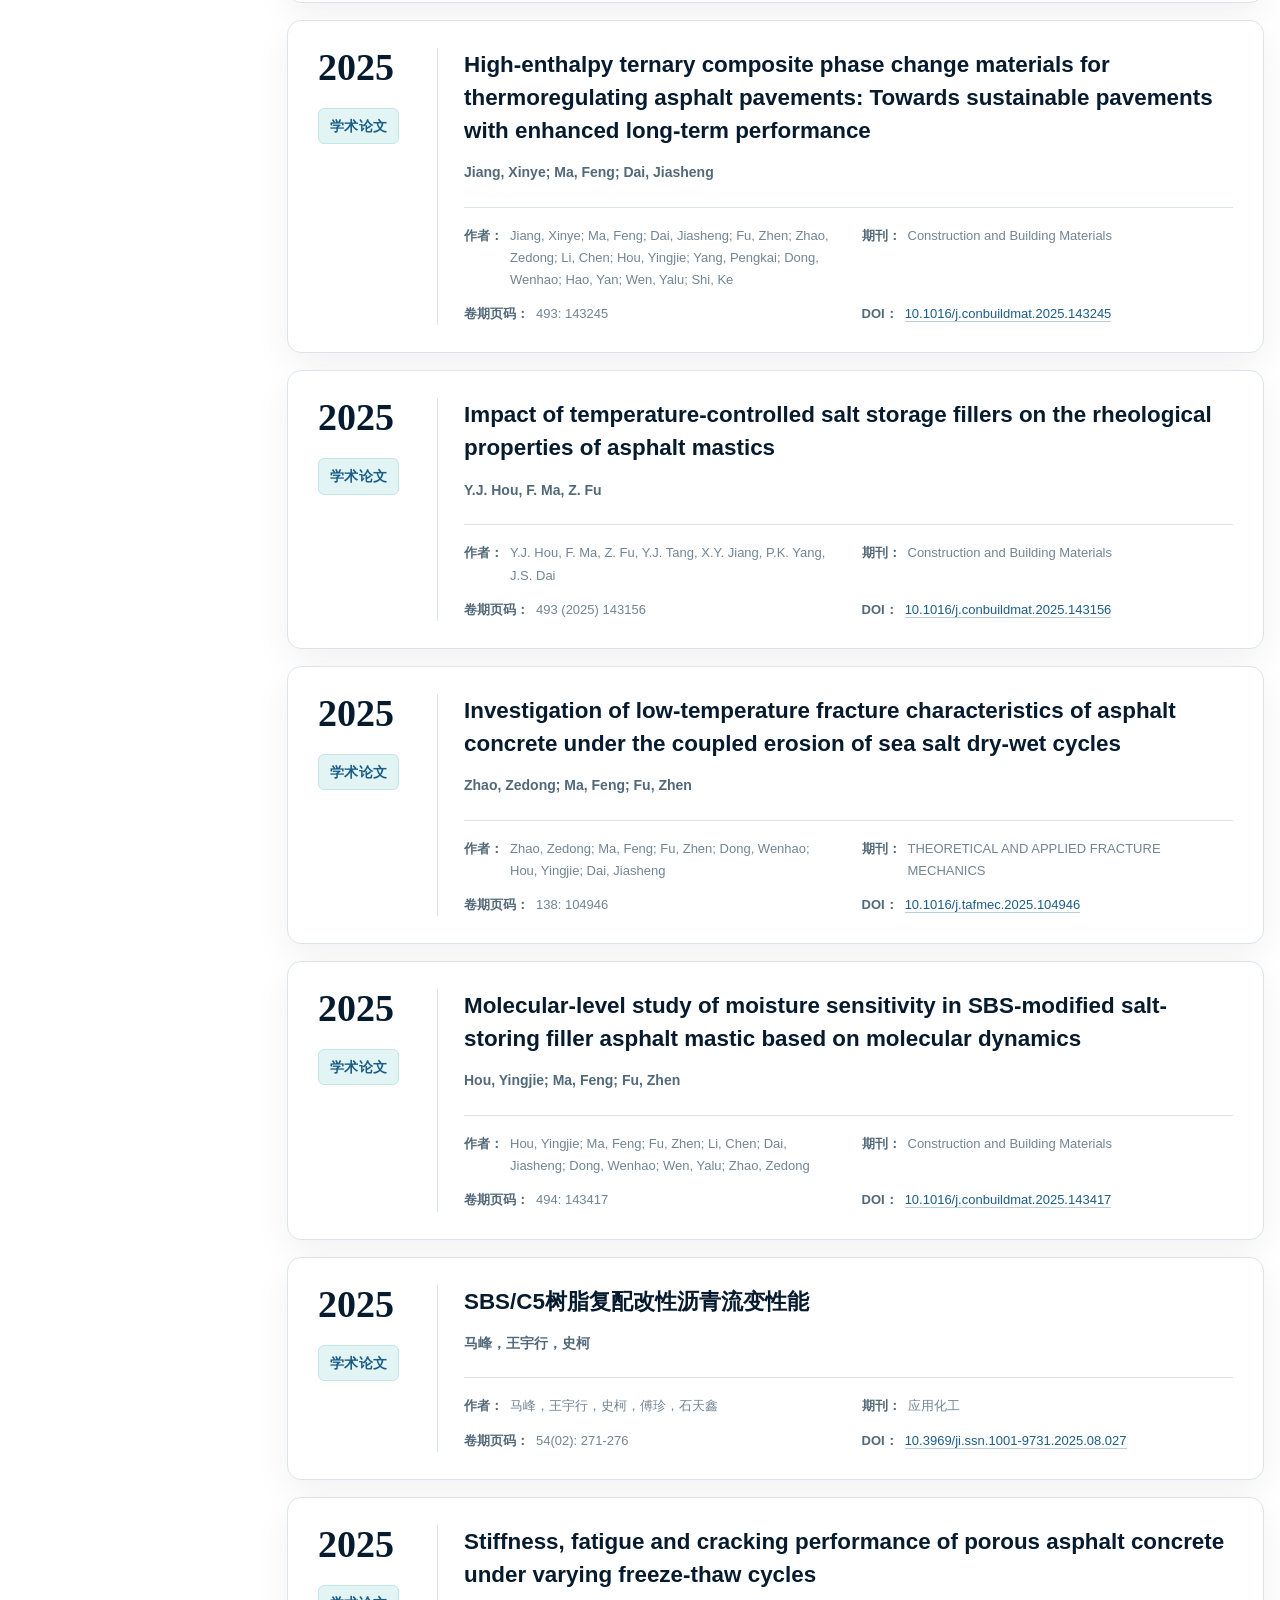
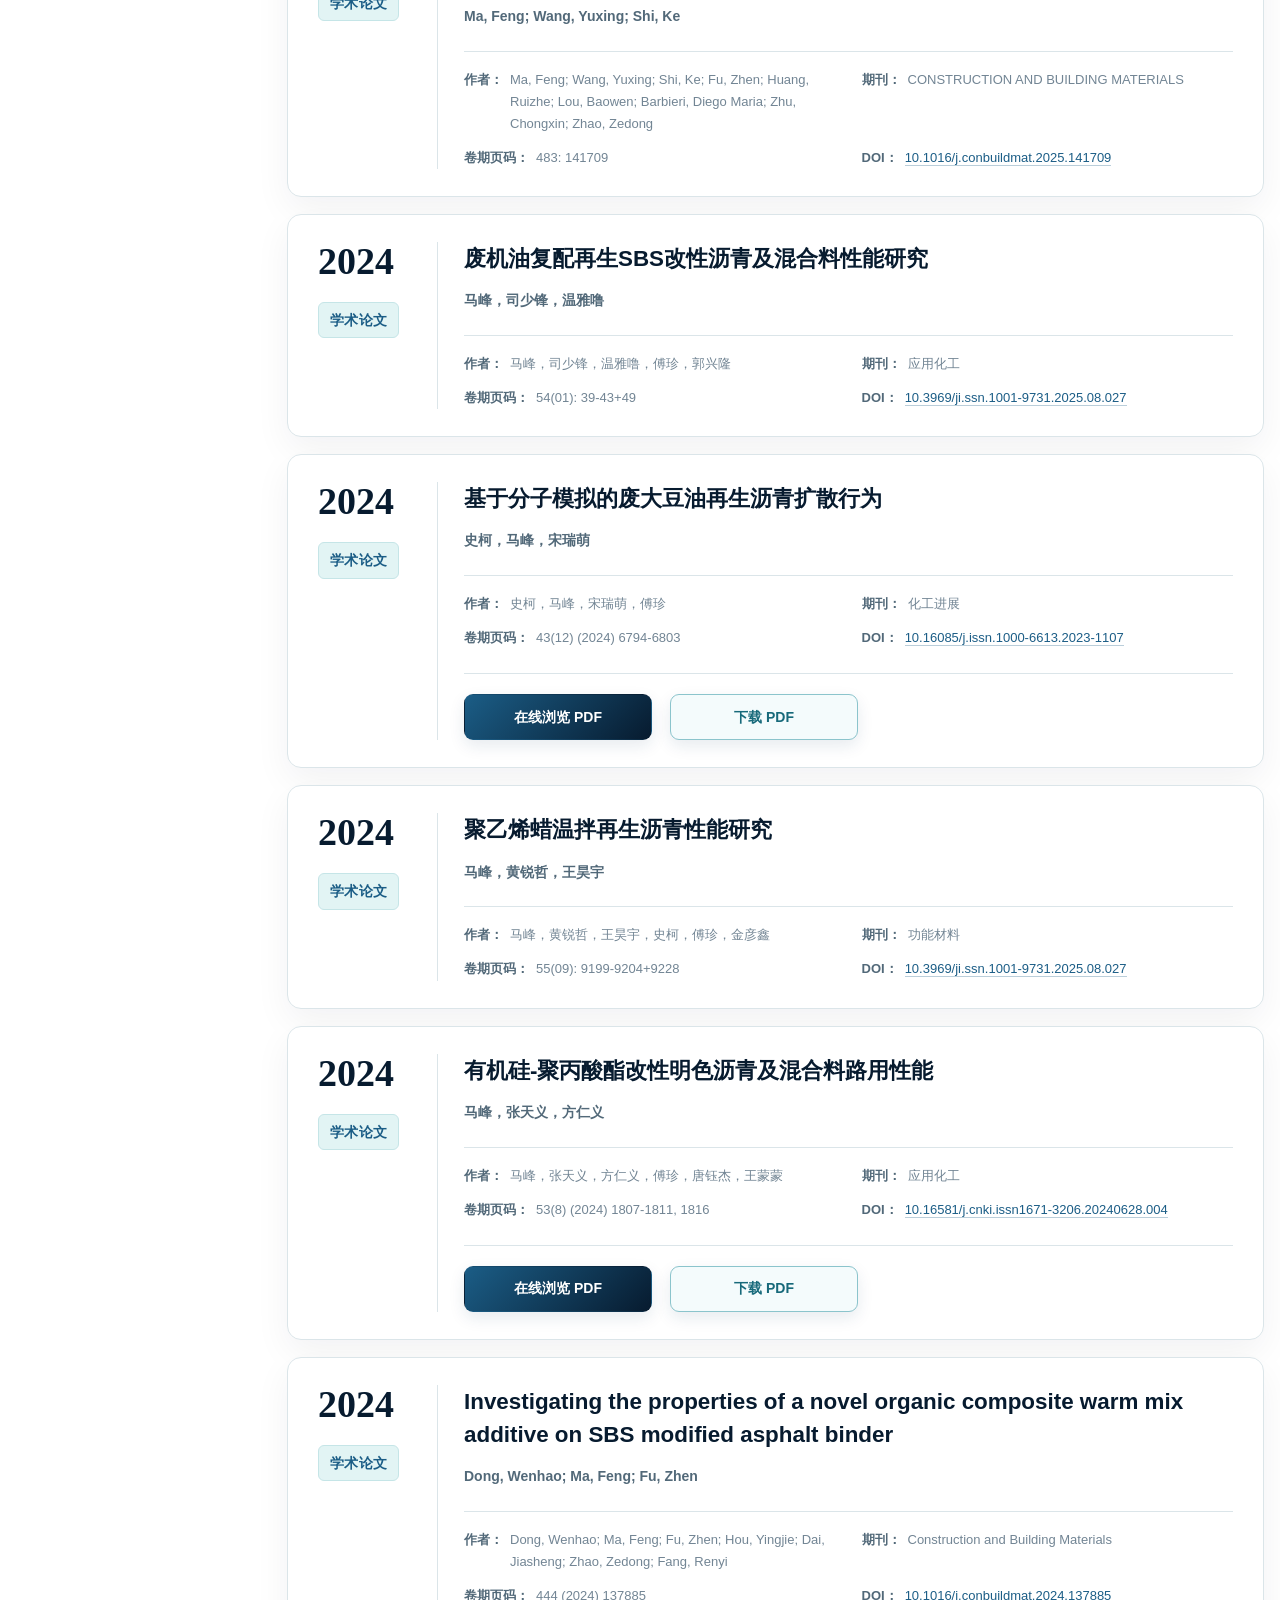
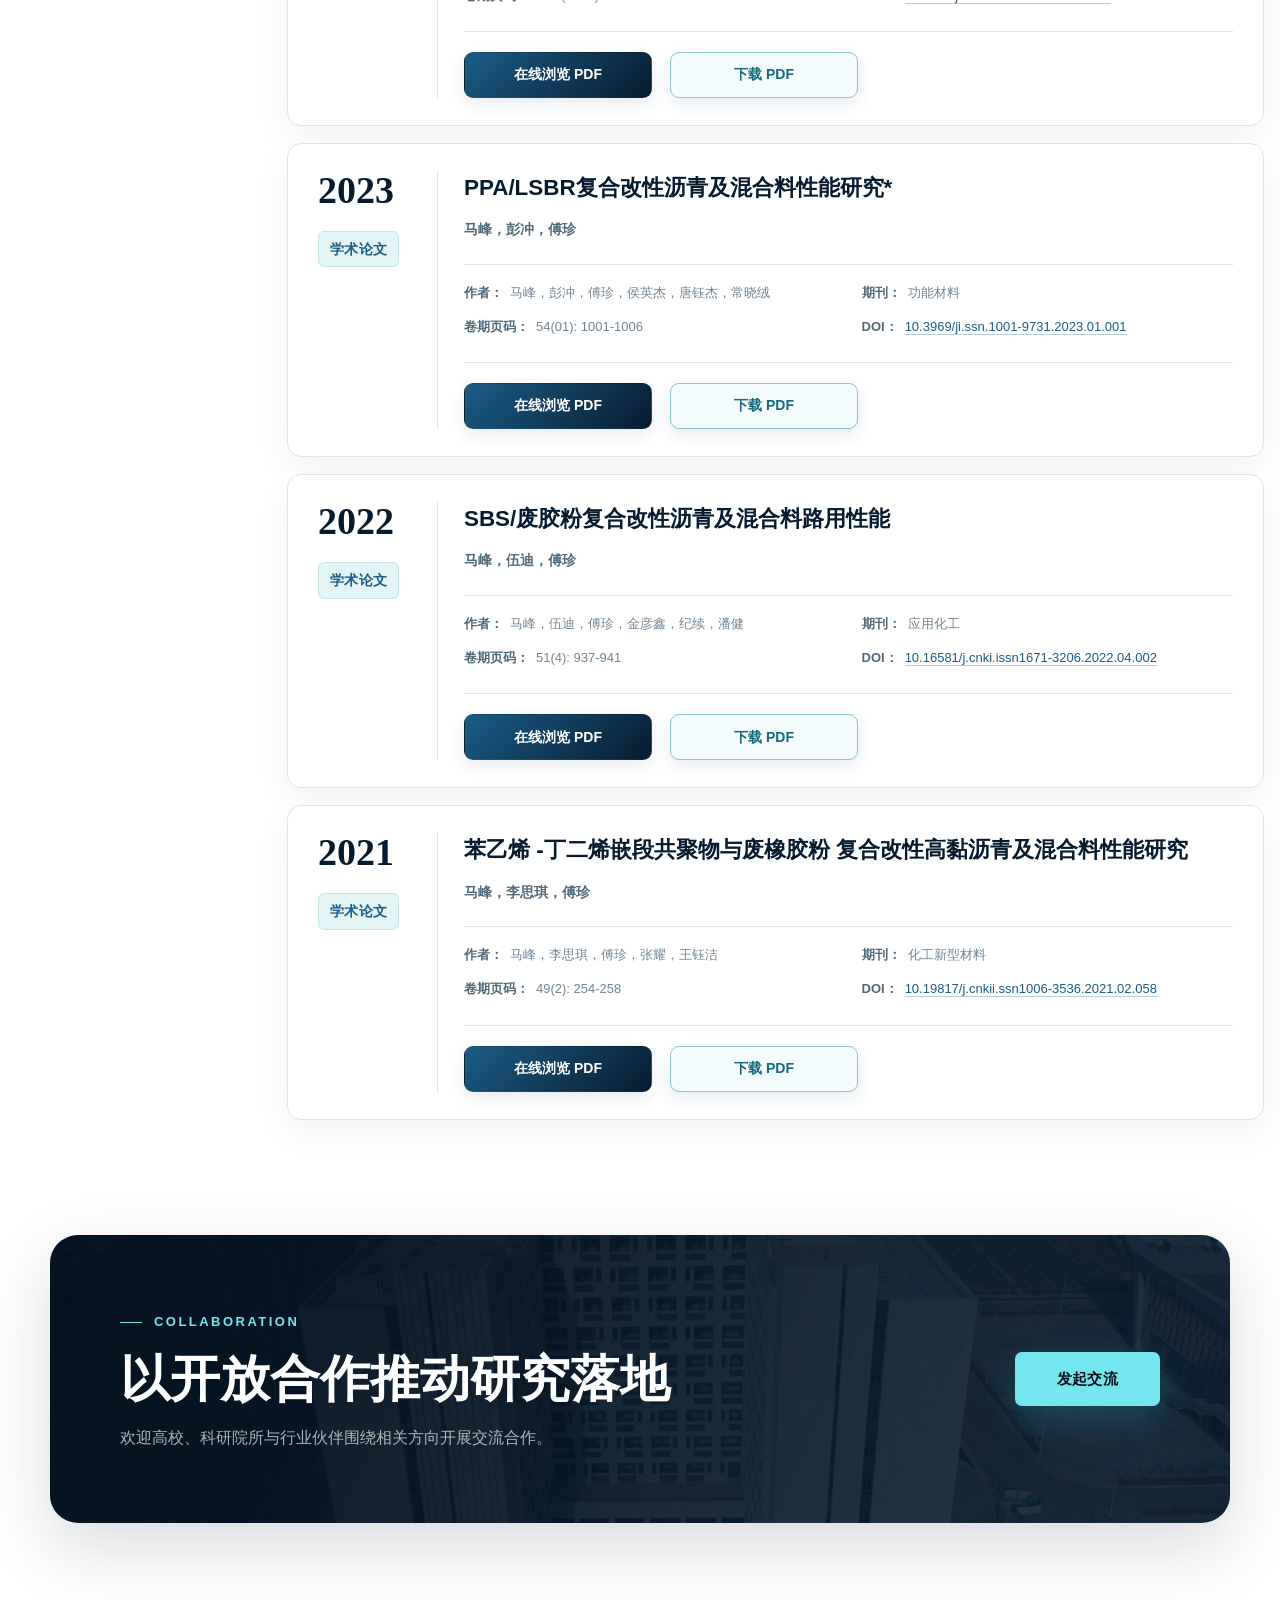
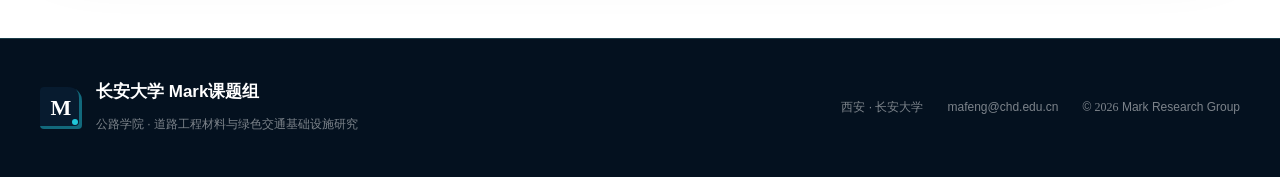
==== commit 2865e27a: "发布人工确认的成果 PDF" ====
--- a/publications.html
+++ b/publications.html
@@ -1826,6 +1826,88 @@
                         </div>
                     </article>
 
+                    <article class="achievement-record" data-achievement-record data-achievement-id="2026-6938f64cb8b2" data-year="2026" data-type="paper">
+                        <div class="record-meta">
+                            <span class="record-year">2026</span>
+                            <span class="record-type">学术论文</span>
+                        </div>
+                        <div class="record-content">
+                            <h3>Synergistic electrical–fatigue performance of asphalt mixtures with embedded piezoelectric energy harvesters</h3>
+                            <p class="record-author-line">Zhao, Zedong; Ma, Feng; Fu, Zhen</p>
+                            <div class="record-bibliography">
+                                <div class="bibliography-item">
+                                    <span class="bibliography-label">作者</span>
+                                    <span class="bibliography-value">
+                                        Zhao, Zedong; Ma, Feng; Fu, Zhen; Si, Shaofeng
+                                    </span>
+                                </div>
+                                <div class="bibliography-item">
+                                    <span class="bibliography-label">期刊</span>
+                                    <span class="bibliography-value">
+                                        Construction and Building Materials
+                                    </span>
+                                </div>
+                                <div class="bibliography-item">
+                                    <span class="bibliography-label">卷期页码</span>
+                                    <span class="bibliography-value">
+                                        535: 146989
+                                    </span>
+                                </div>
+                                <div class="bibliography-item doi-item">
+                                    <span class="bibliography-label">DOI</span>
+                                    <span class="bibliography-value">
+                                        <a class="bibliography-link" href="https://doi.org/10.1016/j.conbuildmat.2026.146989" target="_blank" rel="noopener noreferrer">10.1016/j.conbuildmat.2026.146989</a>
+                                    </span>
+                                </div>
+                            </div>
+                            <div class="record-actions">
+                                <a class="record-file-button record-file-button-primary" href="files/achievements/2026/2026-6938f64cb8b2.pdf" target="_blank" rel="noopener noreferrer">在线浏览 PDF</a>
+                                <a class="record-file-button record-file-button-secondary" href="files/achievements/2026/2026-6938f64cb8b2.pdf" download="1-s2.0-S0950061826018970-main.pdf">下载 PDF</a>
+                            </div>
+                        </div>
+                    </article>
+
+                    <article class="achievement-record" data-achievement-record data-achievement-id="2026-ed9b9e180b5b" data-year="2026" data-type="paper">
+                        <div class="record-meta">
+                            <span class="record-year">2026</span>
+                            <span class="record-type">学术论文</span>
+                        </div>
+                        <div class="record-content">
+                            <h3>Enhanced thermal conductivity and rheological performance of asphalt binders using expanded graphite–embedded microcapsule phase change materials</h3>
+                            <p class="record-author-line">Ma, Feng; Gao, Shaoxiang; Hou, Yingjie</p>
+                            <div class="record-bibliography">
+                                <div class="bibliography-item">
+                                    <span class="bibliography-label">作者</span>
+                                    <span class="bibliography-value">
+                                        Ma, Feng; Gao, Shaoxiang; Hou, Yingjie; Fu, Zhen; Jiang, Xinye; Yang, Pengkai; Dai, Jiasheng; Wen, Yalu; Dong, Wenhao; An, Qiang
+                                    </span>
+                                </div>
+                                <div class="bibliography-item">
+                                    <span class="bibliography-label">期刊</span>
+                                    <span class="bibliography-value">
+                                        Journal of Energy Storage
+                                    </span>
+                                </div>
+                                <div class="bibliography-item">
+                                    <span class="bibliography-label">卷期页码</span>
+                                    <span class="bibliography-value">
+                                        166: 122336
+                                    </span>
+                                </div>
+                                <div class="bibliography-item doi-item">
+                                    <span class="bibliography-label">DOI</span>
+                                    <span class="bibliography-value">
+                                        <a class="bibliography-link" href="https://doi.org/10.1016/j.est.2026.122336" target="_blank" rel="noopener noreferrer">10.1016/j.est.2026.122336</a>
+                                    </span>
+                                </div>
+                            </div>
+                            <div class="record-actions">
+                                <a class="record-file-button record-file-button-primary" href="files/achievements/2026/2026-ed9b9e180b5b.pdf" target="_blank" rel="noopener noreferrer">在线浏览 PDF</a>
+                                <a class="record-file-button record-file-button-secondary" href="files/achievements/2026/2026-ed9b9e180b5b.pdf" download="1-s2.0-S2352152X26020001-main.pdf">下载 PDF</a>
+                            </div>
+                        </div>
+                    </article>
+
                     <!-- ===== 成果条目：编辑到这里结束 ===== -->
 
                 </div>
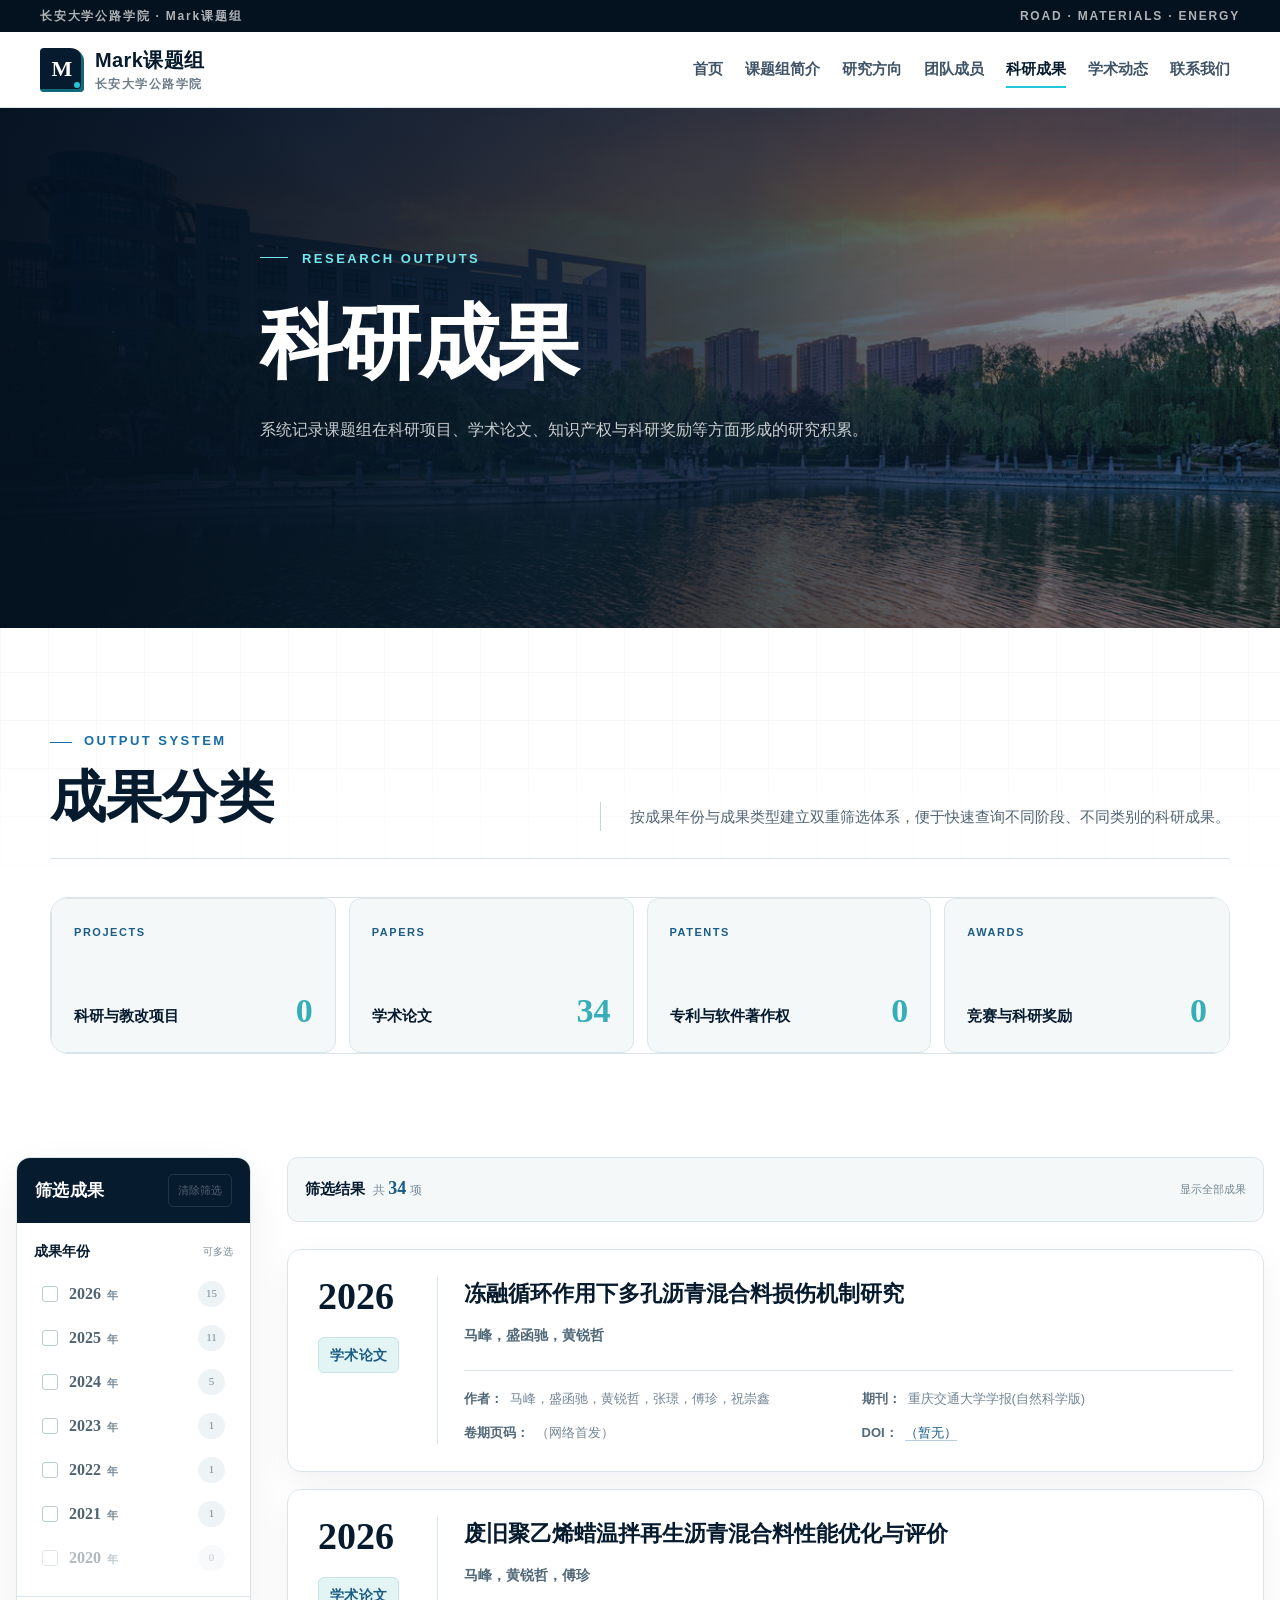
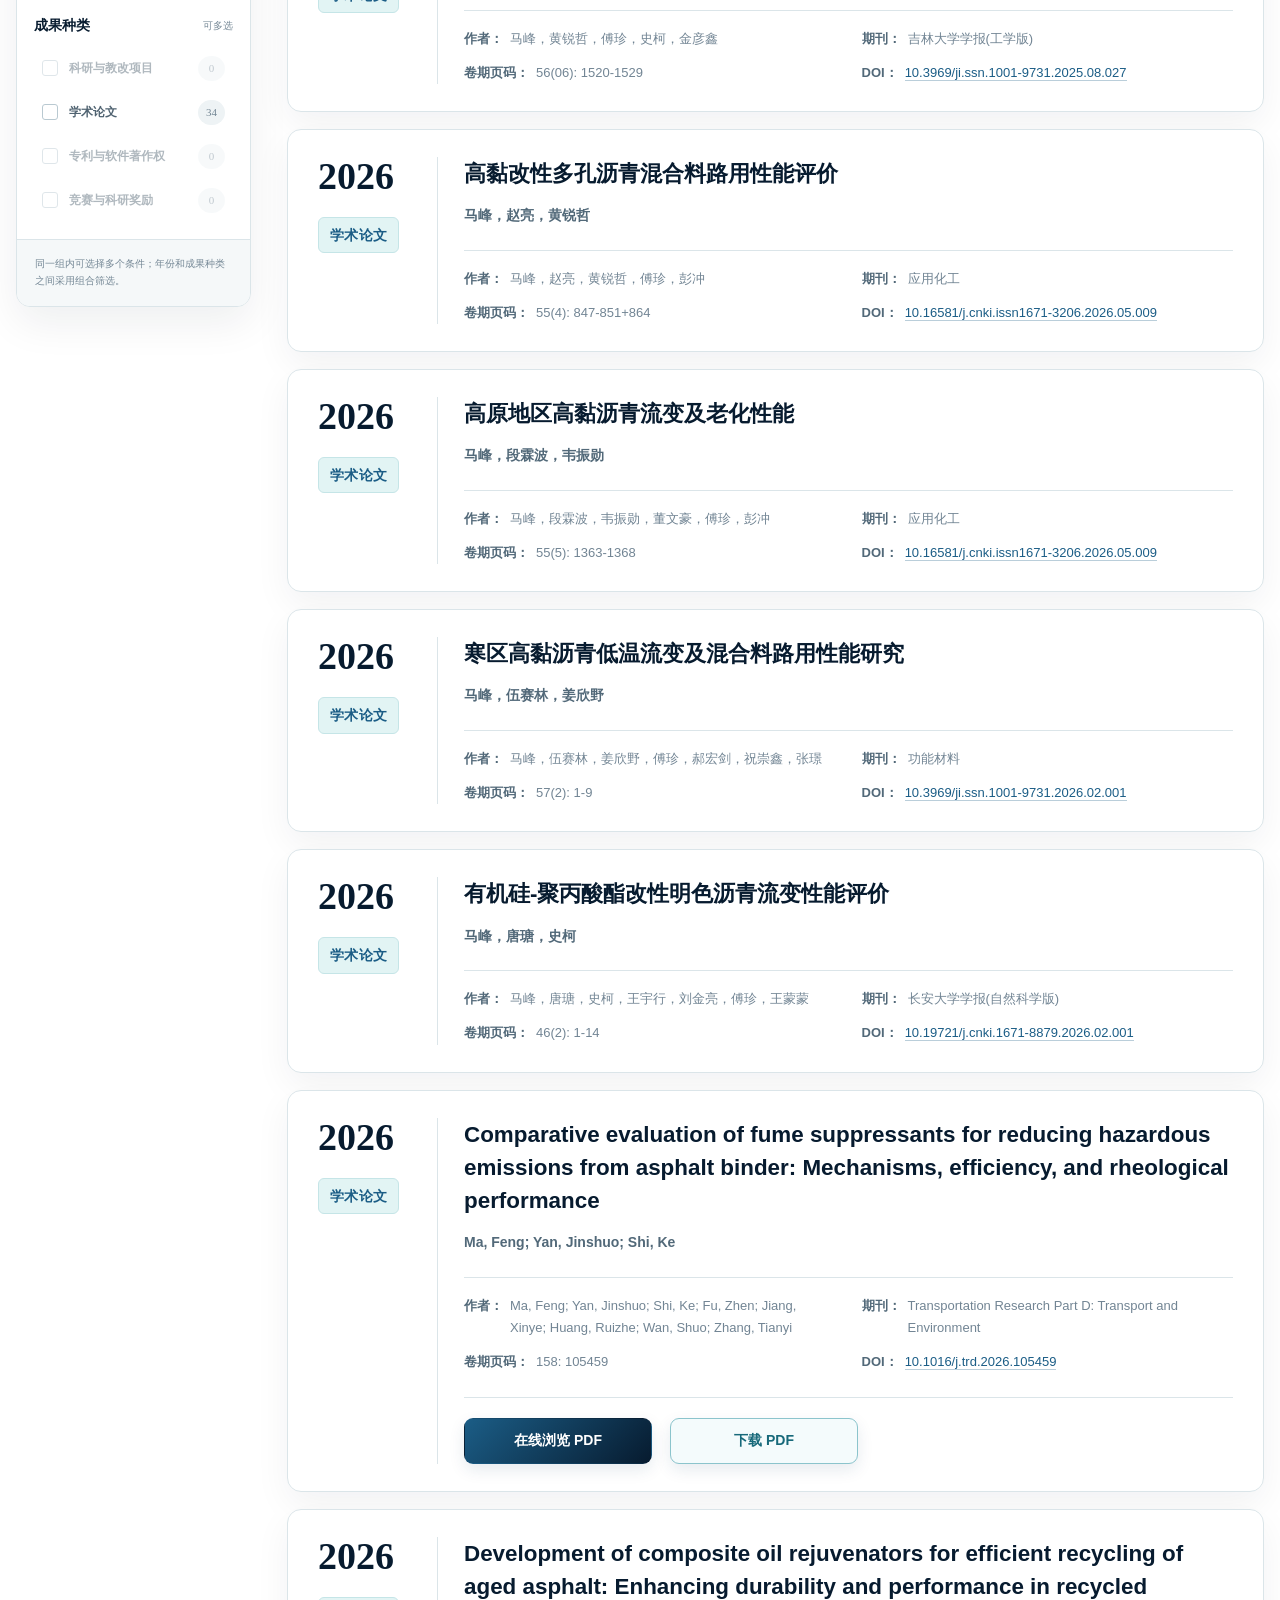
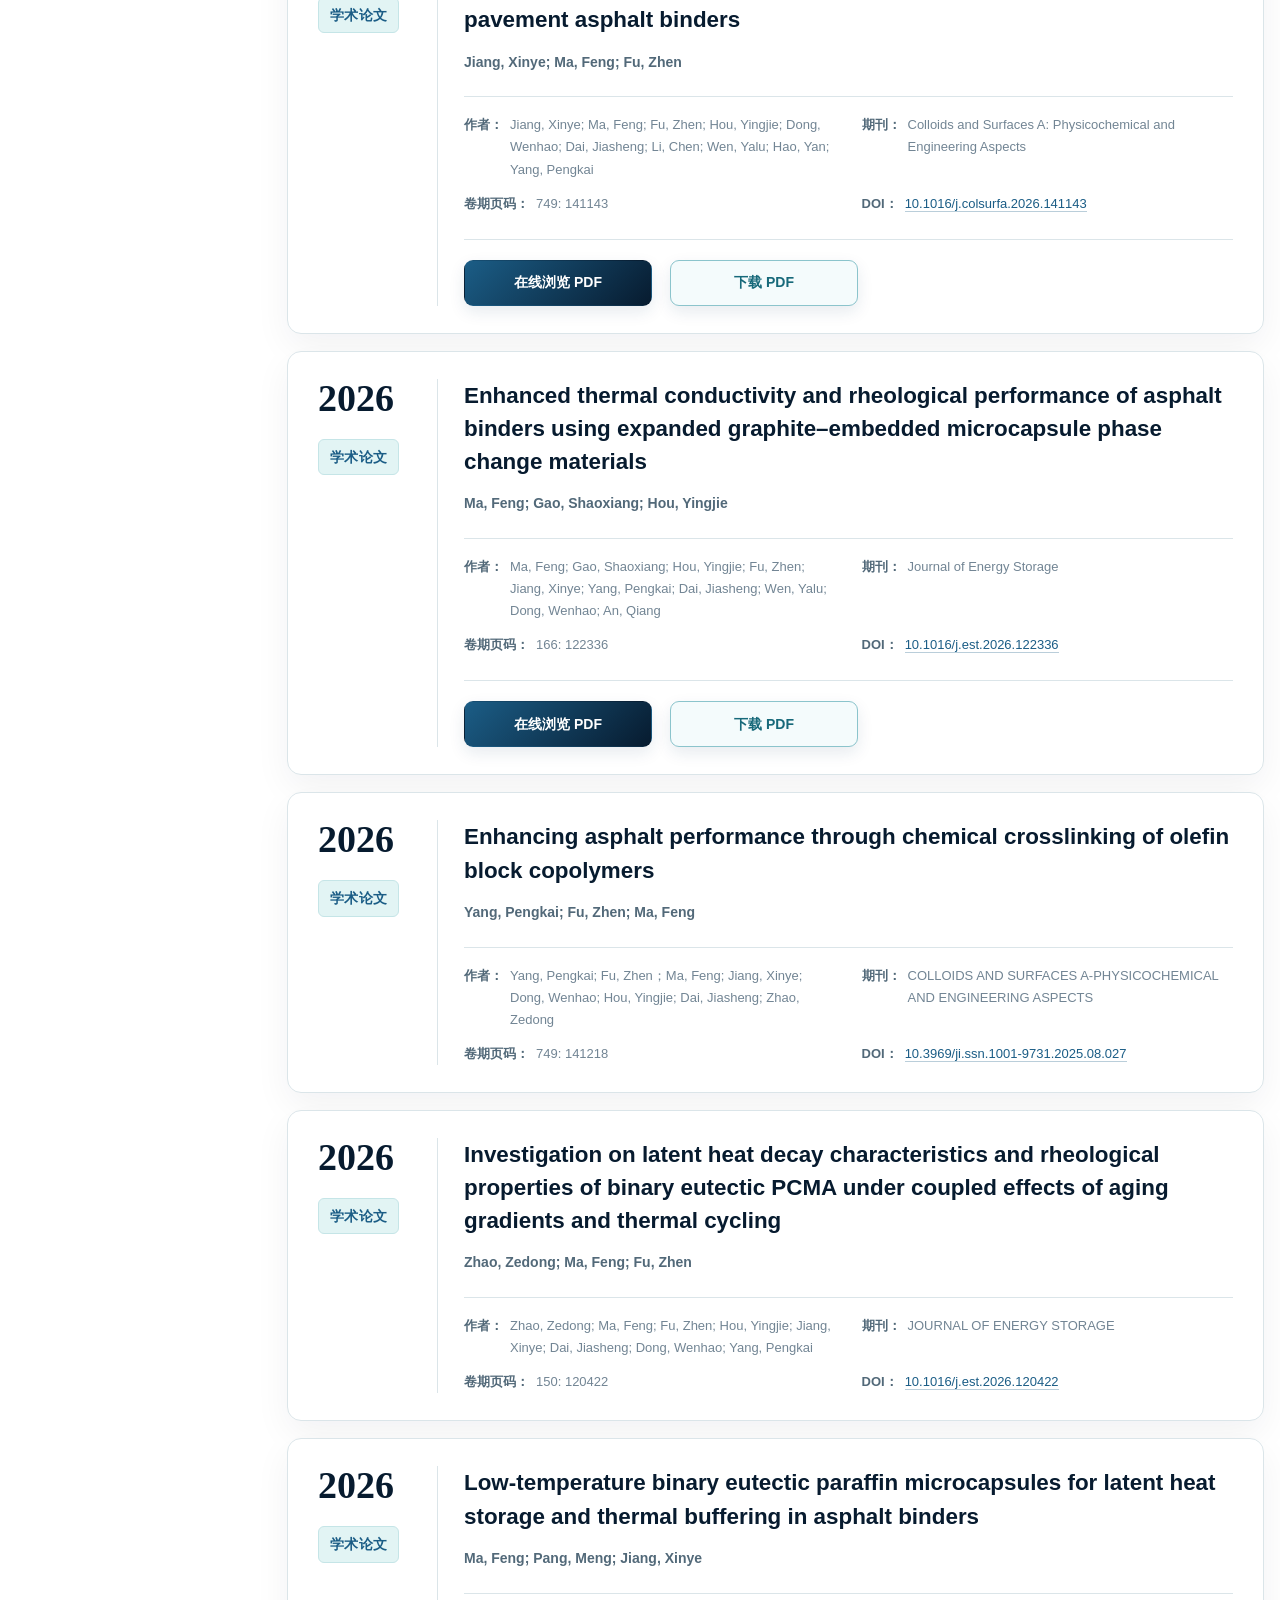
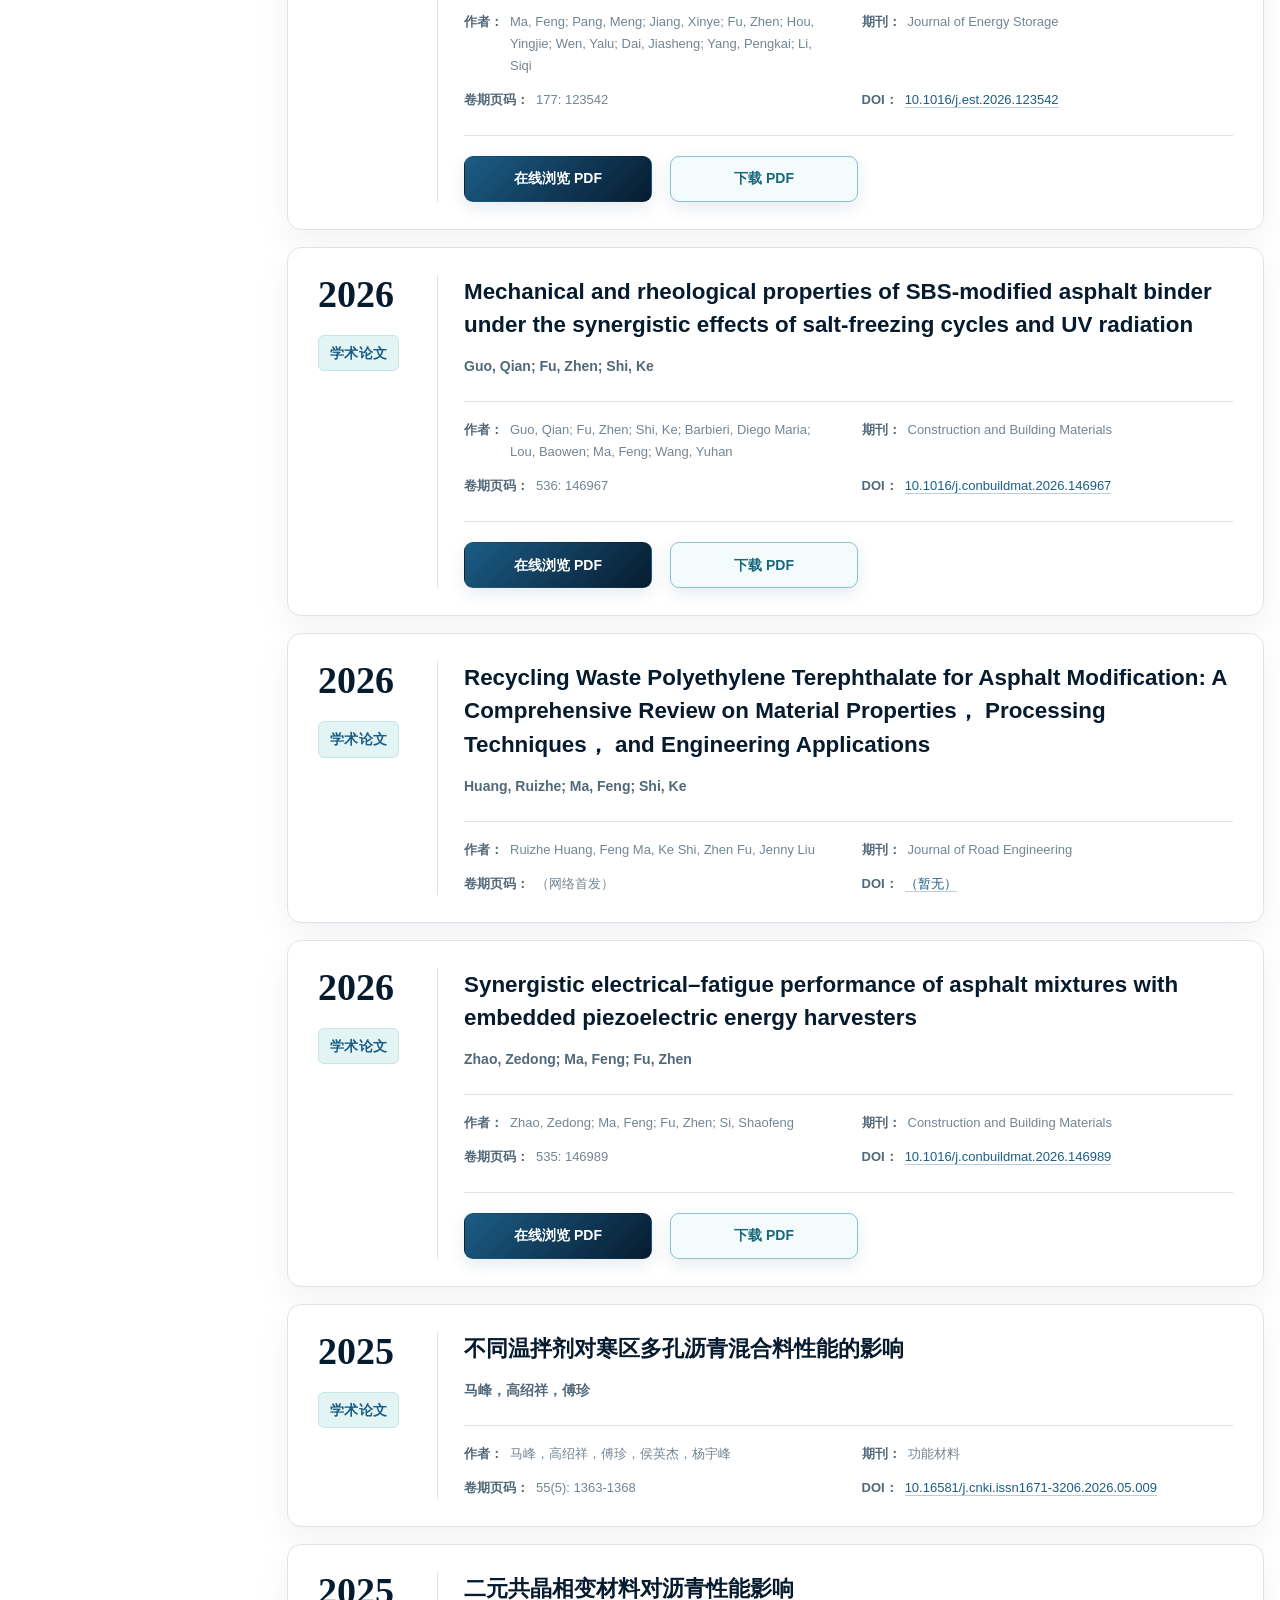
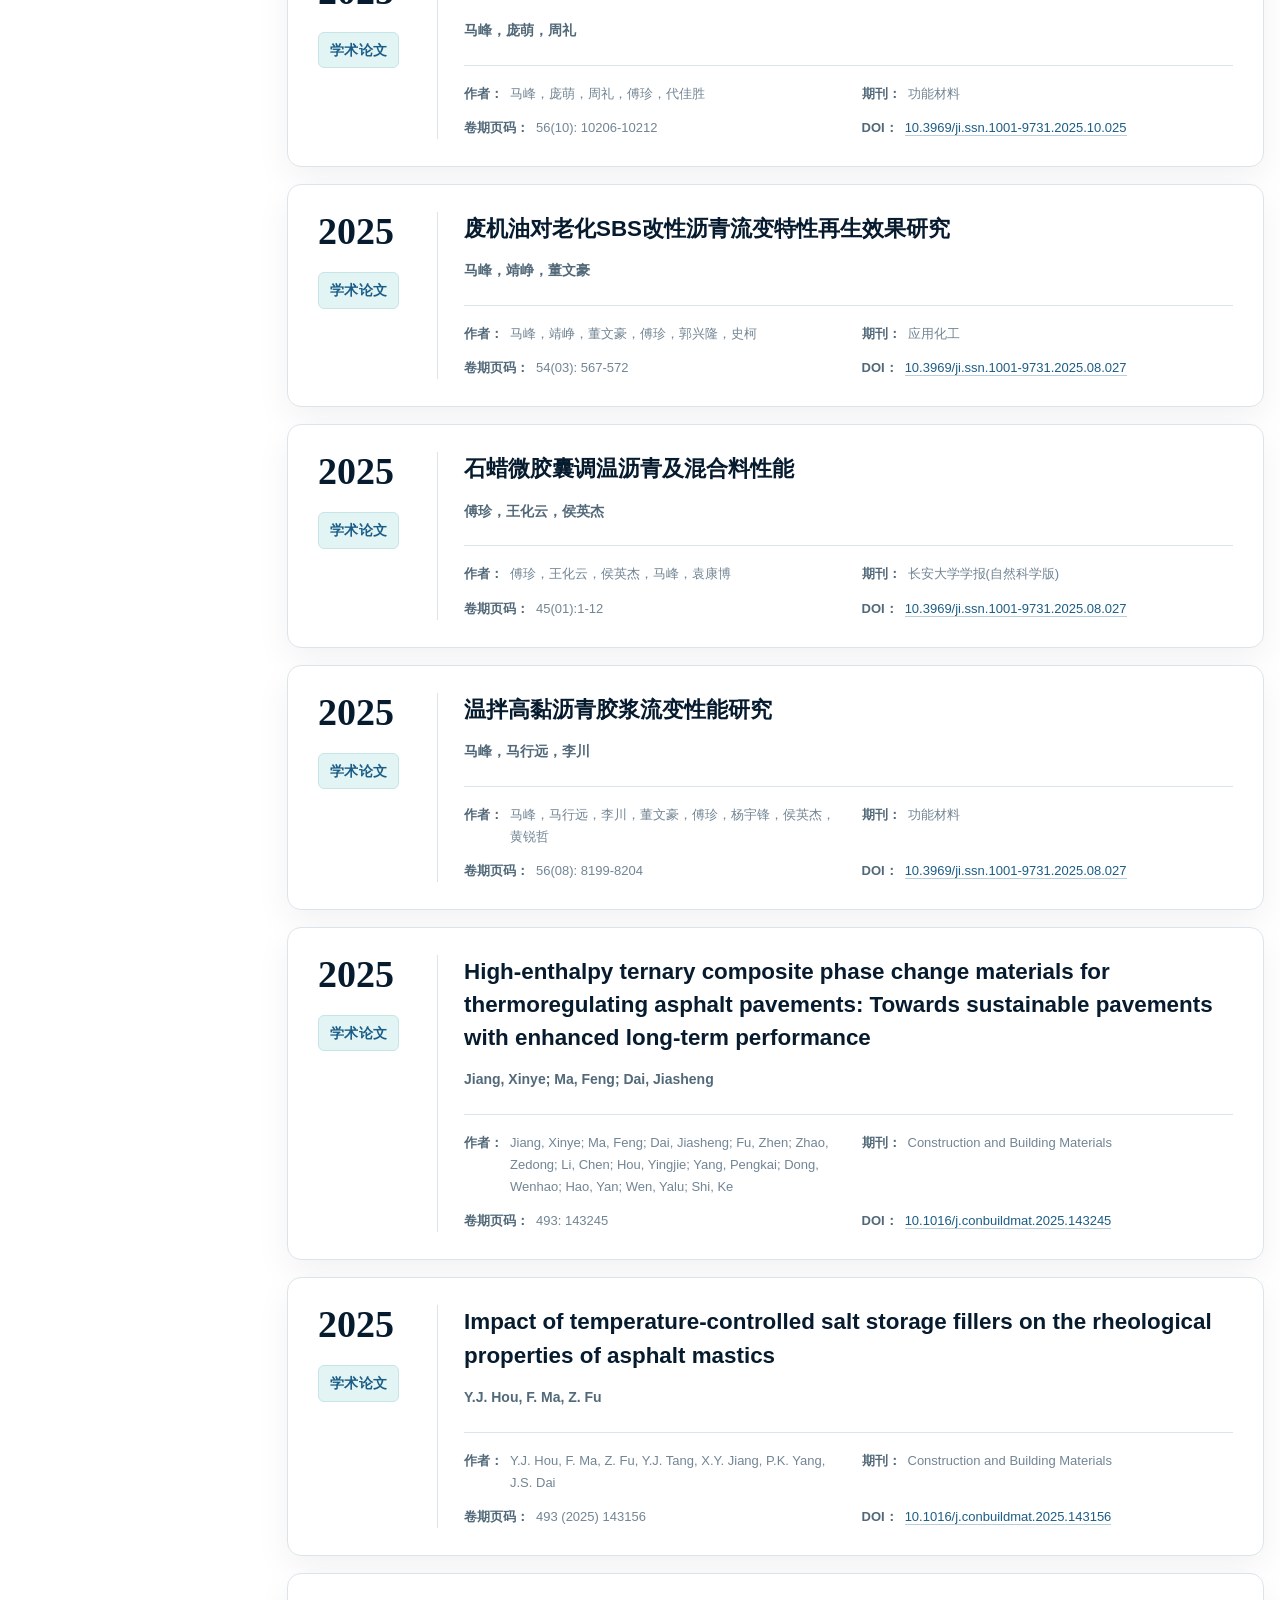
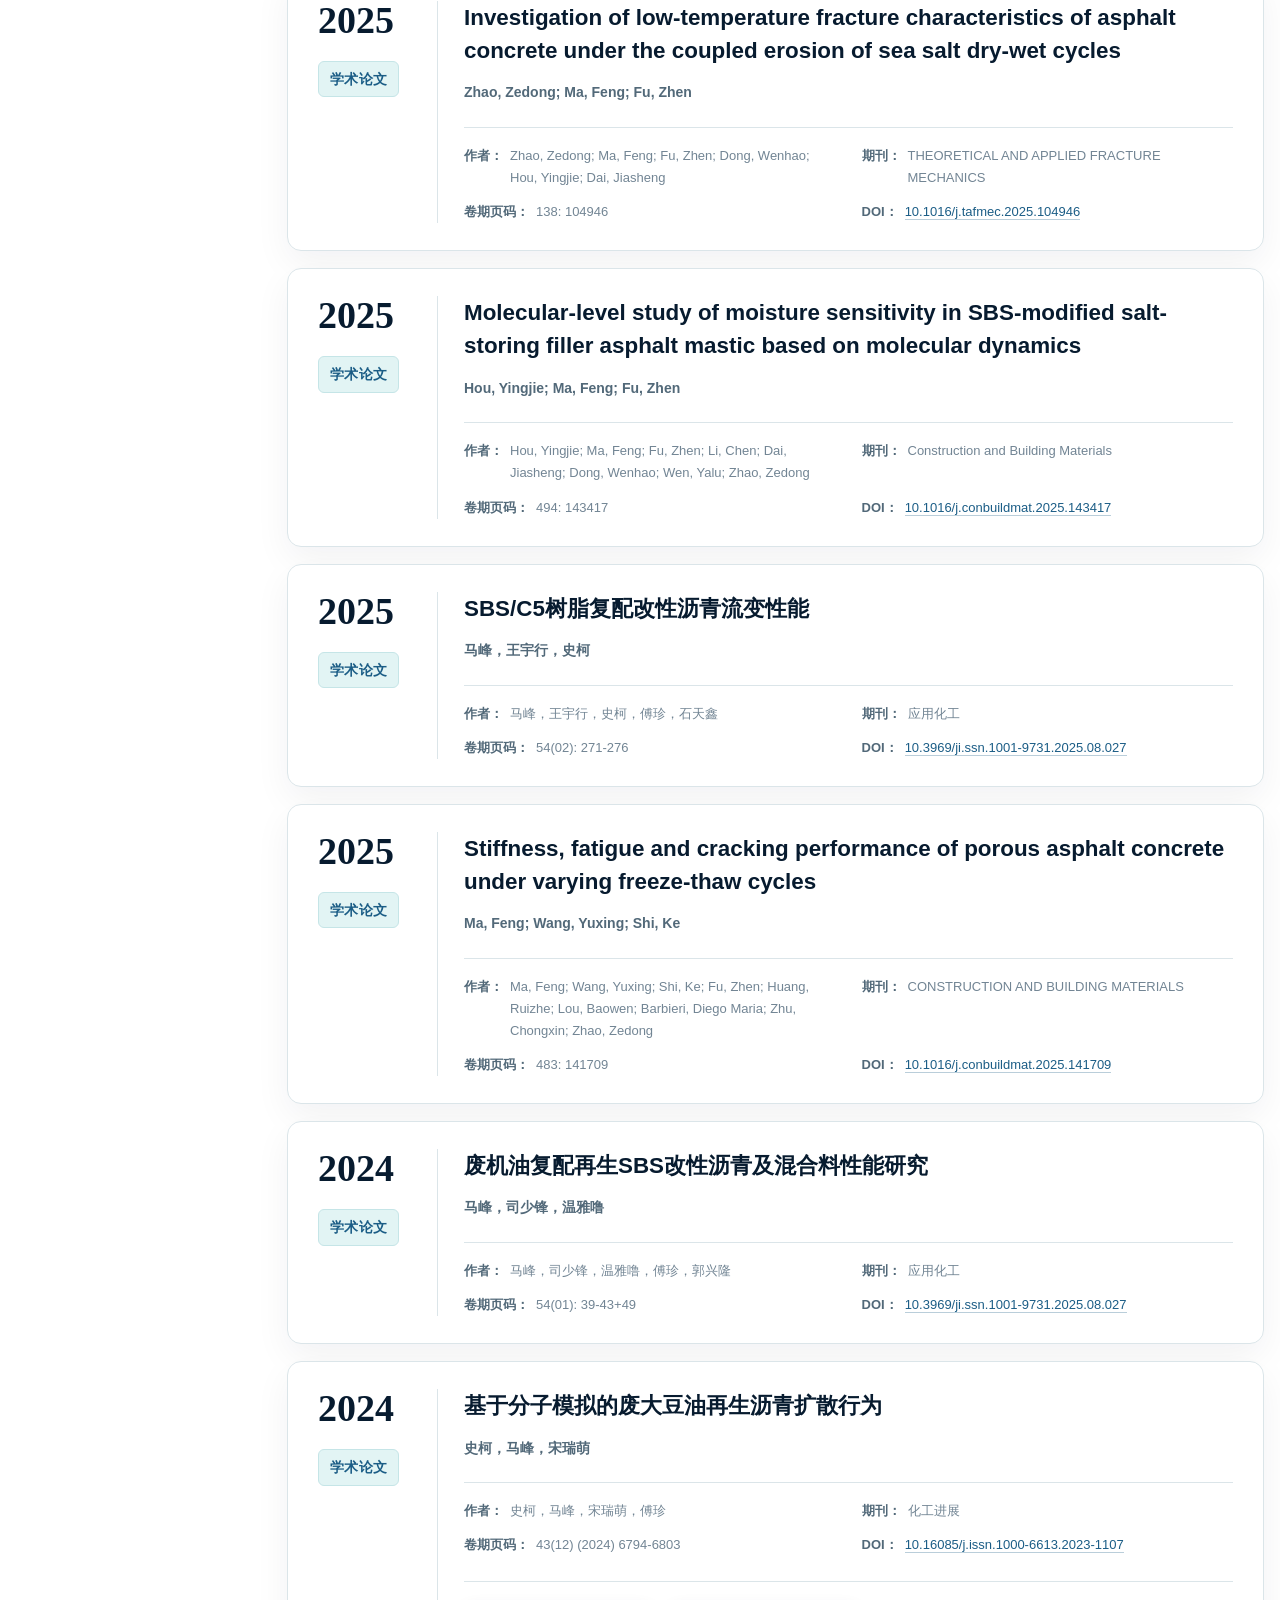
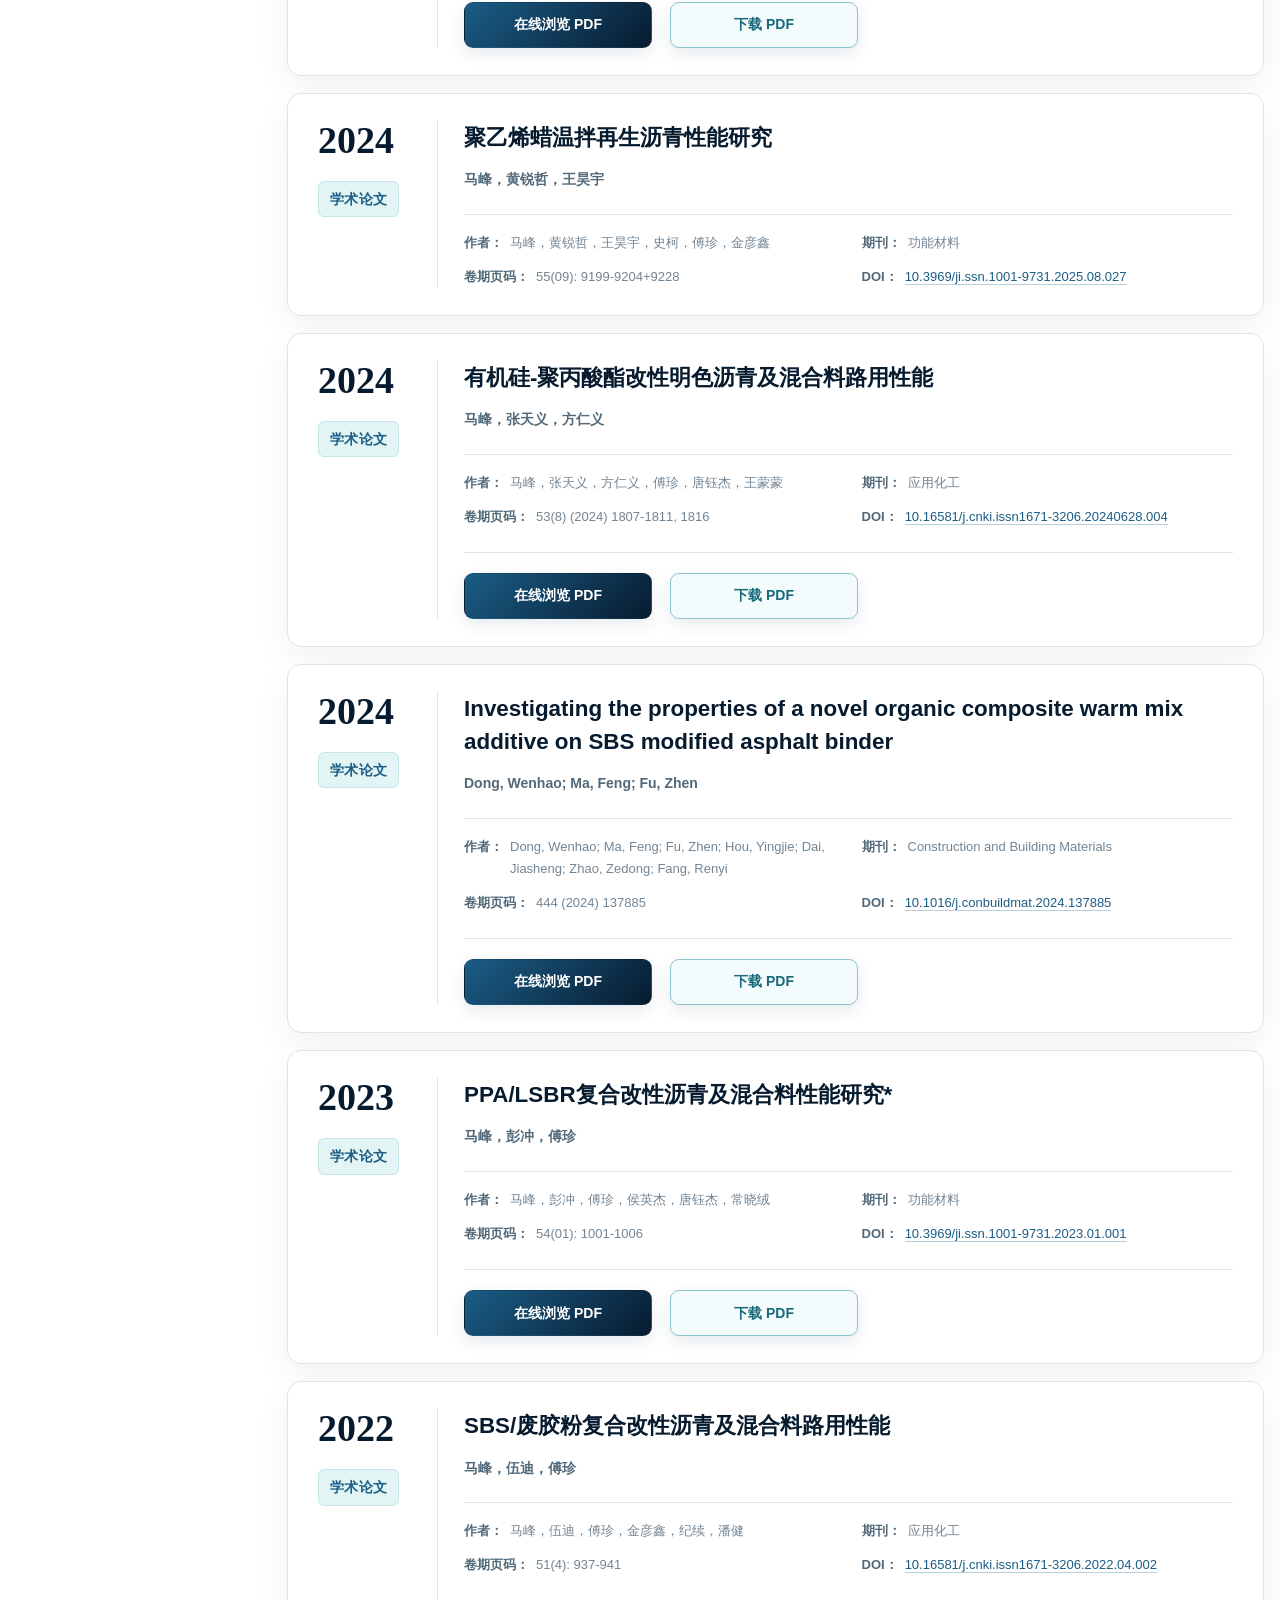
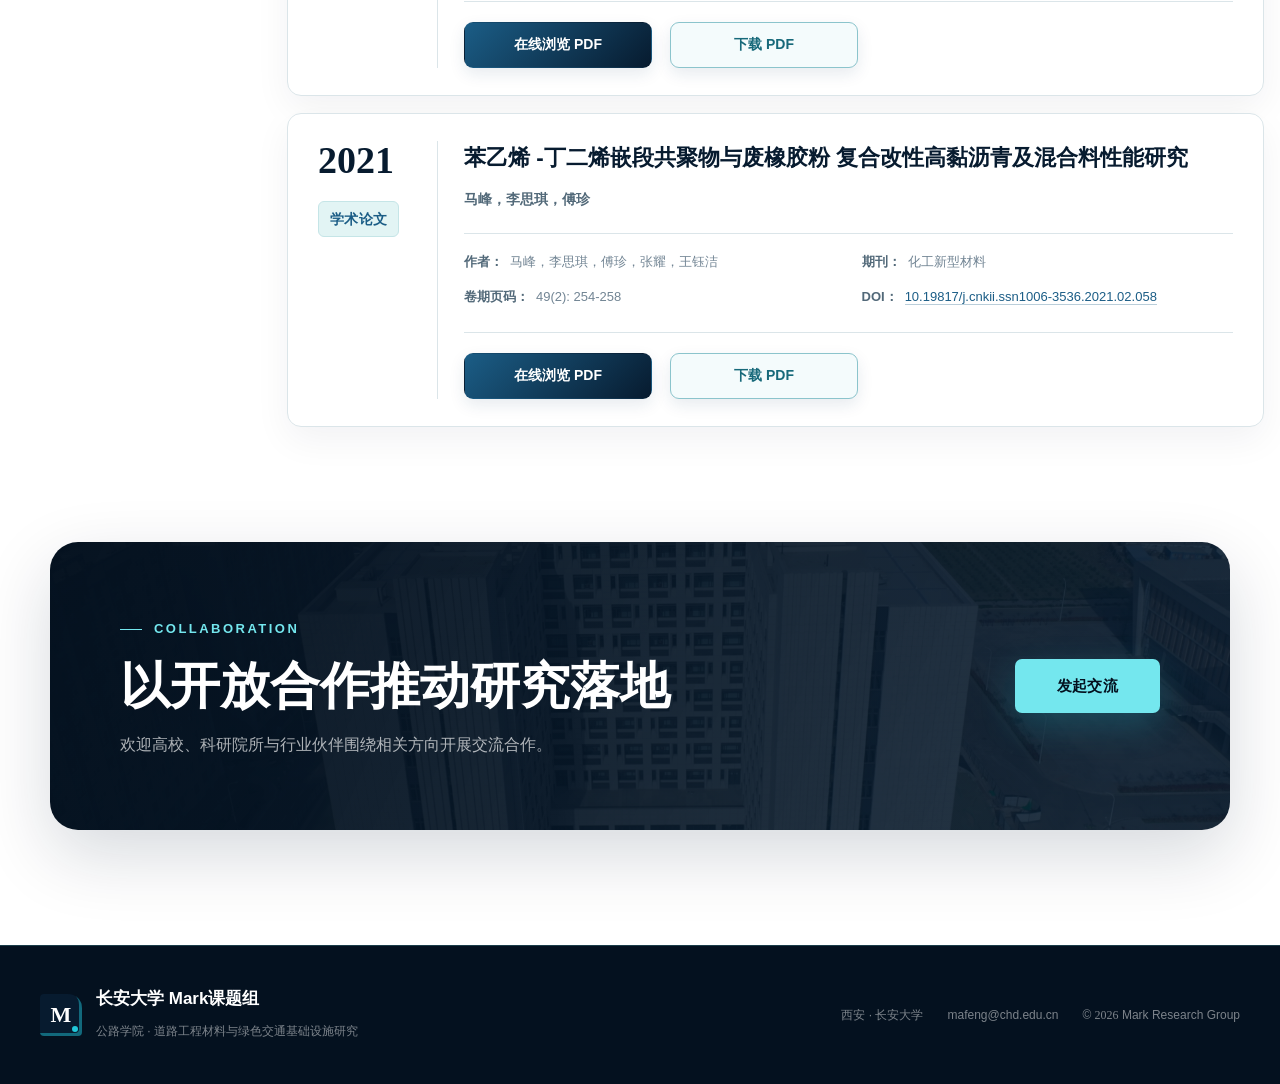
==== commit 0ee52ffb: "删除重复成果及多余附件" ====
--- a/publications.html
+++ b/publications.html
@@ -414,47 +414,6 @@
                         </div>
                     </article>
 
-                    <article class="achievement-record" data-achievement-record data-year="2026" data-type="paper">
-                        <!-- 左侧年份和成果类型 -->
-                        <div class="record-meta">
-                            <span class="record-year">2026</span>
-
-                            <span class="record-type">学术论文</span>
-                        </div>
-                        <!-- 右侧论文信息 -->
-                        <div class="record-content">
-                            <!-- 论文题目 -->
-                            <h3>Synergistic electrical-fatigue performance of asphalt mixtures with embedded piezoelectric energy harvesters</h3>
-                            <!-- 题目下方显示的主要作者 -->
-                            <p class="record-author-line">Zhao, Zedong; Ma, Feng; Fu, Zhen</p>
-                            <!-- 论文详细信息 -->
-                            <div class="record-bibliography">
-                                <!-- 完整作者信息 -->
-                                <div class="bibliography-item">
-                                    <span class="bibliography-label">作者</span>
-                                    <span class="bibliography-value">Zhao, Zedong; Ma, Feng; Fu, Zhen; Si, Shaofeng</span>
-                                </div>
-                                <!-- 期刊名称 -->
-                                <div class="bibliography-item">
-                                    <span class="bibliography-label">期刊</span>
-                                    <span class="bibliography-value">Construction and Building Materials</span>
-                                </div>
-                                <!-- 卷期页码或文章编号 -->
-                                <div class="bibliography-item">
-                                    <span class="bibliography-label">卷期页码</span>
-                                    <span class="bibliography-value">535: 146989</span>
-                                </div>
-                                <!-- DOI -->
-                                <div class="bibliography-item doi-item">
-                                    <span class="bibliography-label">DOI</span>
-                                    <span class="bibliography-value">
-                                        <a class="bibliography-link" href="https://doi.org/10.1016/j.conbuildmat.2026.146989" target="_blank" rel="noopener noreferrer">10.3969/ji.ssn.1001-9731.2025.08.027</a>
-                                    </span>
-                                </div>
-                            </div>
-                        </div>
-                    </article>
-
                     <article class="achievement-record" data-achievement-record data-year="2025" data-type="paper">
                         <!-- 左侧年份和成果类型 -->
                         <div class="record-meta">
@@ -1412,47 +1371,6 @@
                             <div class="record-actions">
                                 <a class="record-file-button record-file-button-primary" href="files/achievements/2024/20260731142548-17df7863.pdf" target="_blank" rel="noopener noreferrer">在线浏览 PDF</a>
                                 <a class="record-file-button record-file-button-secondary" href="files/achievements/2024/20260731142548-17df7863.pdf" download="1-s2.0-S0950061824030277-main.pdf">下载 PDF</a>
-                            </div>
-                        </div>
-                    </article>
-
-                    <article class="achievement-record" data-achievement-record data-achievement-id="20260731143739-5193e567" data-year="2026" data-type="paper">
-                        <div class="record-meta">
-                            <span class="record-year">2026</span>
-                            <span class="record-type">学术论文</span>
-                        </div>
-                        <div class="record-content">
-                            <h3>Comparative evaluation of fume suppressants for reducing hazardous emissions from asphalt binder: Mechanisms, efficiency, and rheological performance</h3>
-                            <p class="record-author-line">Ma, Feng; Yan, Jinshuo; Shi, Ke</p>
-                            <div class="record-bibliography">
-                                <div class="bibliography-item">
-                                    <span class="bibliography-label">作者</span>
-                                    <span class="bibliography-value">
-                                        Ma, Feng; Yan, Jinshuo; Shi, Ke; Fu, Zhen; Jiang, Xinye; Huang, Ruizhe; Wan, Shuo; Zhang, Tianyi
-                                    </span>
-                                </div>
-                                <div class="bibliography-item">
-                                    <span class="bibliography-label">期刊</span>
-                                    <span class="bibliography-value">
-                                        TRANSPORTATION RESEARCH PART D-TRANSPORT AND ENVIRONMENT
-                                    </span>
-                                </div>
-                                <div class="bibliography-item">
-                                    <span class="bibliography-label">卷期页码</span>
-                                    <span class="bibliography-value">
-                                        158 (2026) 105459
-                                    </span>
-                                </div>
-                                <div class="bibliography-item doi-item">
-                                    <span class="bibliography-label">DOI</span>
-                                    <span class="bibliography-value">
-                                        <a class="bibliography-link" href="https://doi.org/10.1016/j.trd.2026.105459" target="_blank" rel="noopener noreferrer">10.1016/j.trd.2026.105459</a>
-                                    </span>
-                                </div>
-                            </div>
-                            <div class="record-actions">
-                                <a class="record-file-button record-file-button-primary" href="files/achievements/2026/20260731143739-5193e567.pdf" target="_blank" rel="noopener noreferrer">在线浏览 PDF</a>
-                                <a class="record-file-button record-file-button-secondary" href="files/achievements/2026/20260731143739-5193e567.pdf" download="1-s2.0-S136192092600252X-main.pdf">下载 PDF</a>
                             </div>
                         </div>
                     </article>
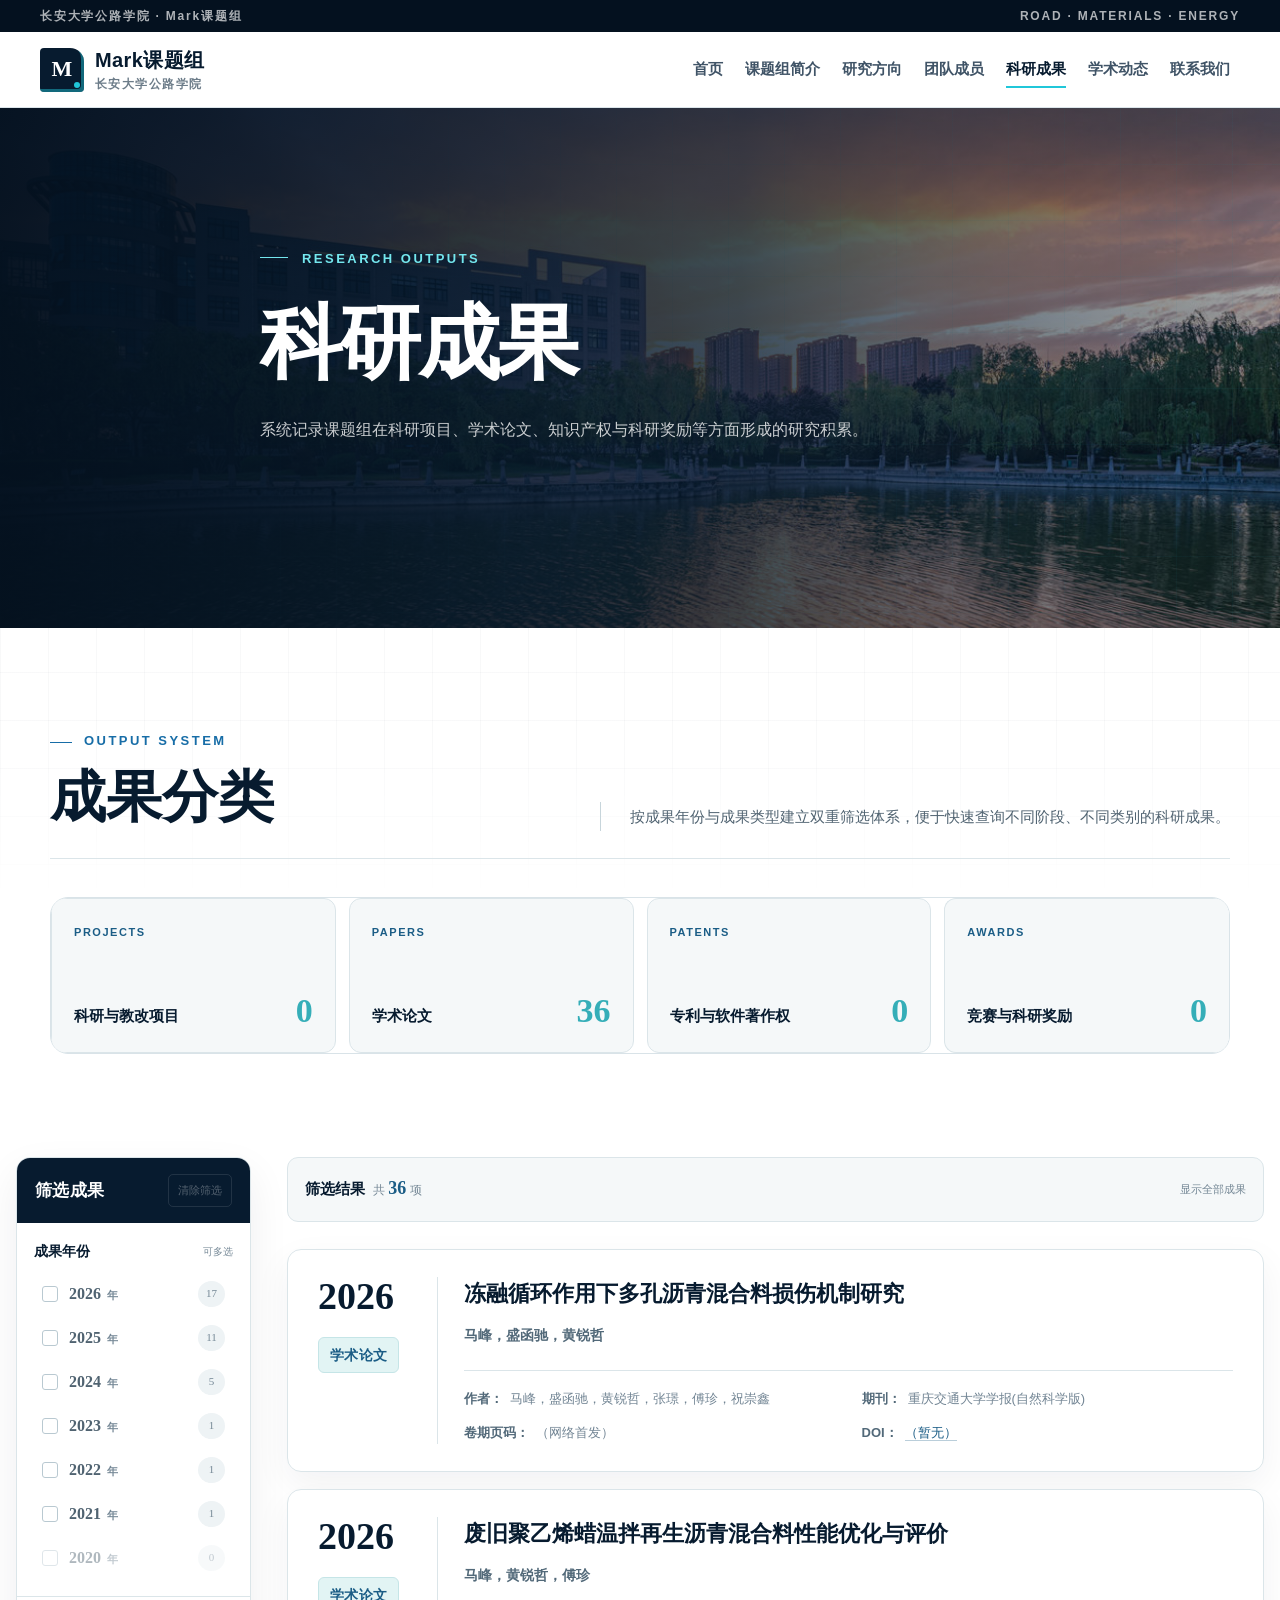
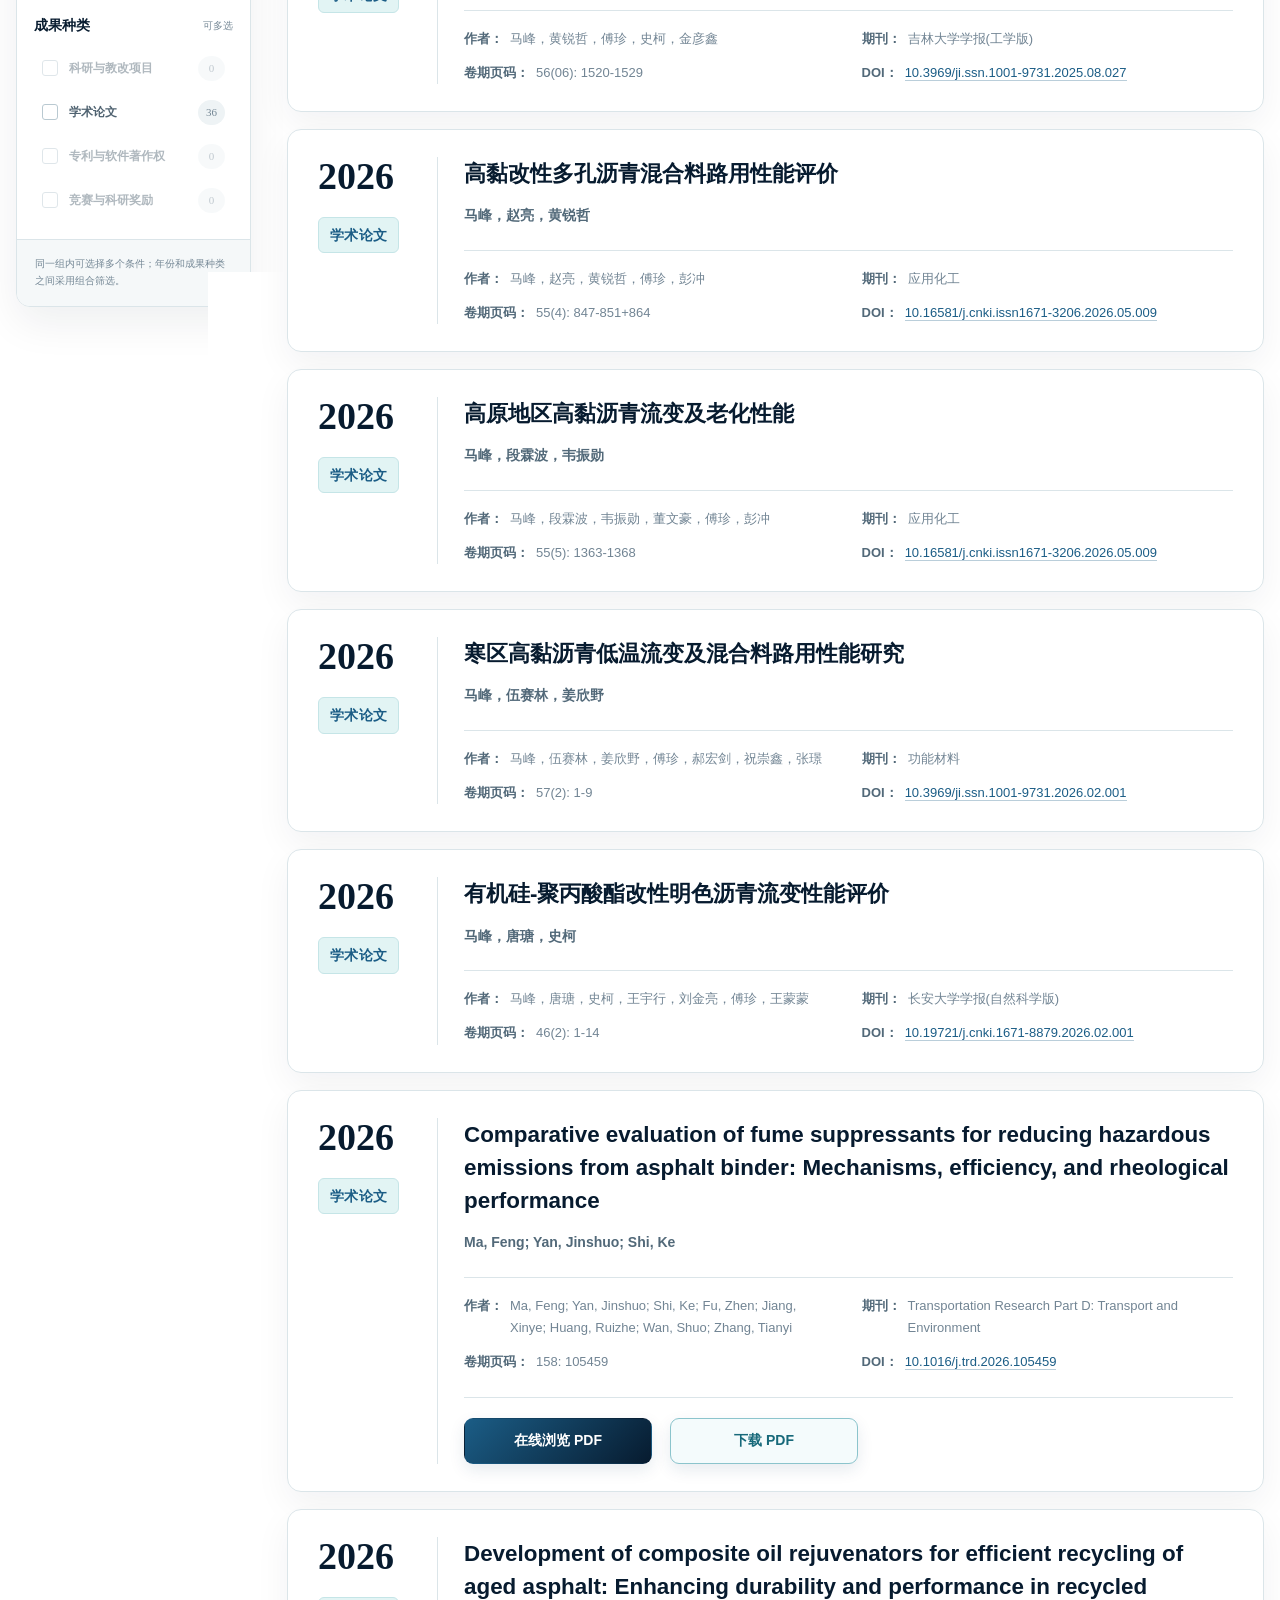
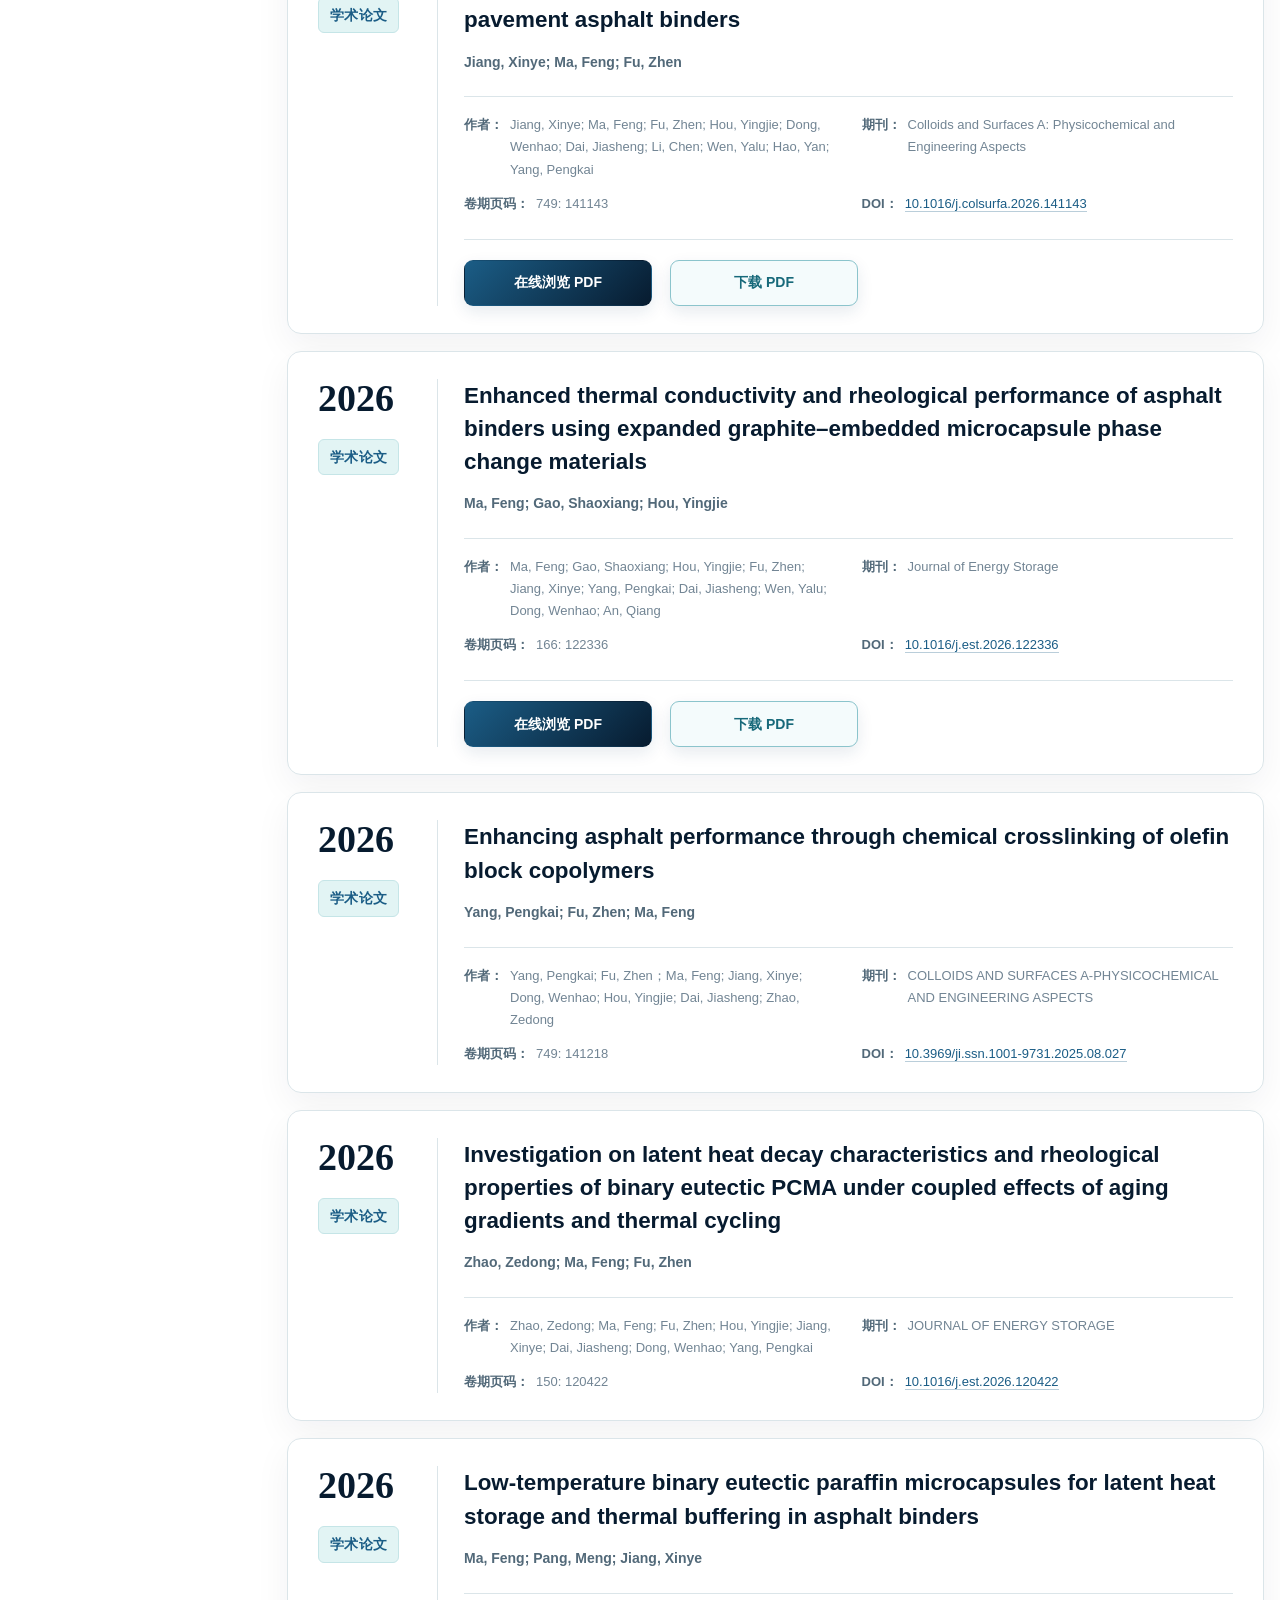
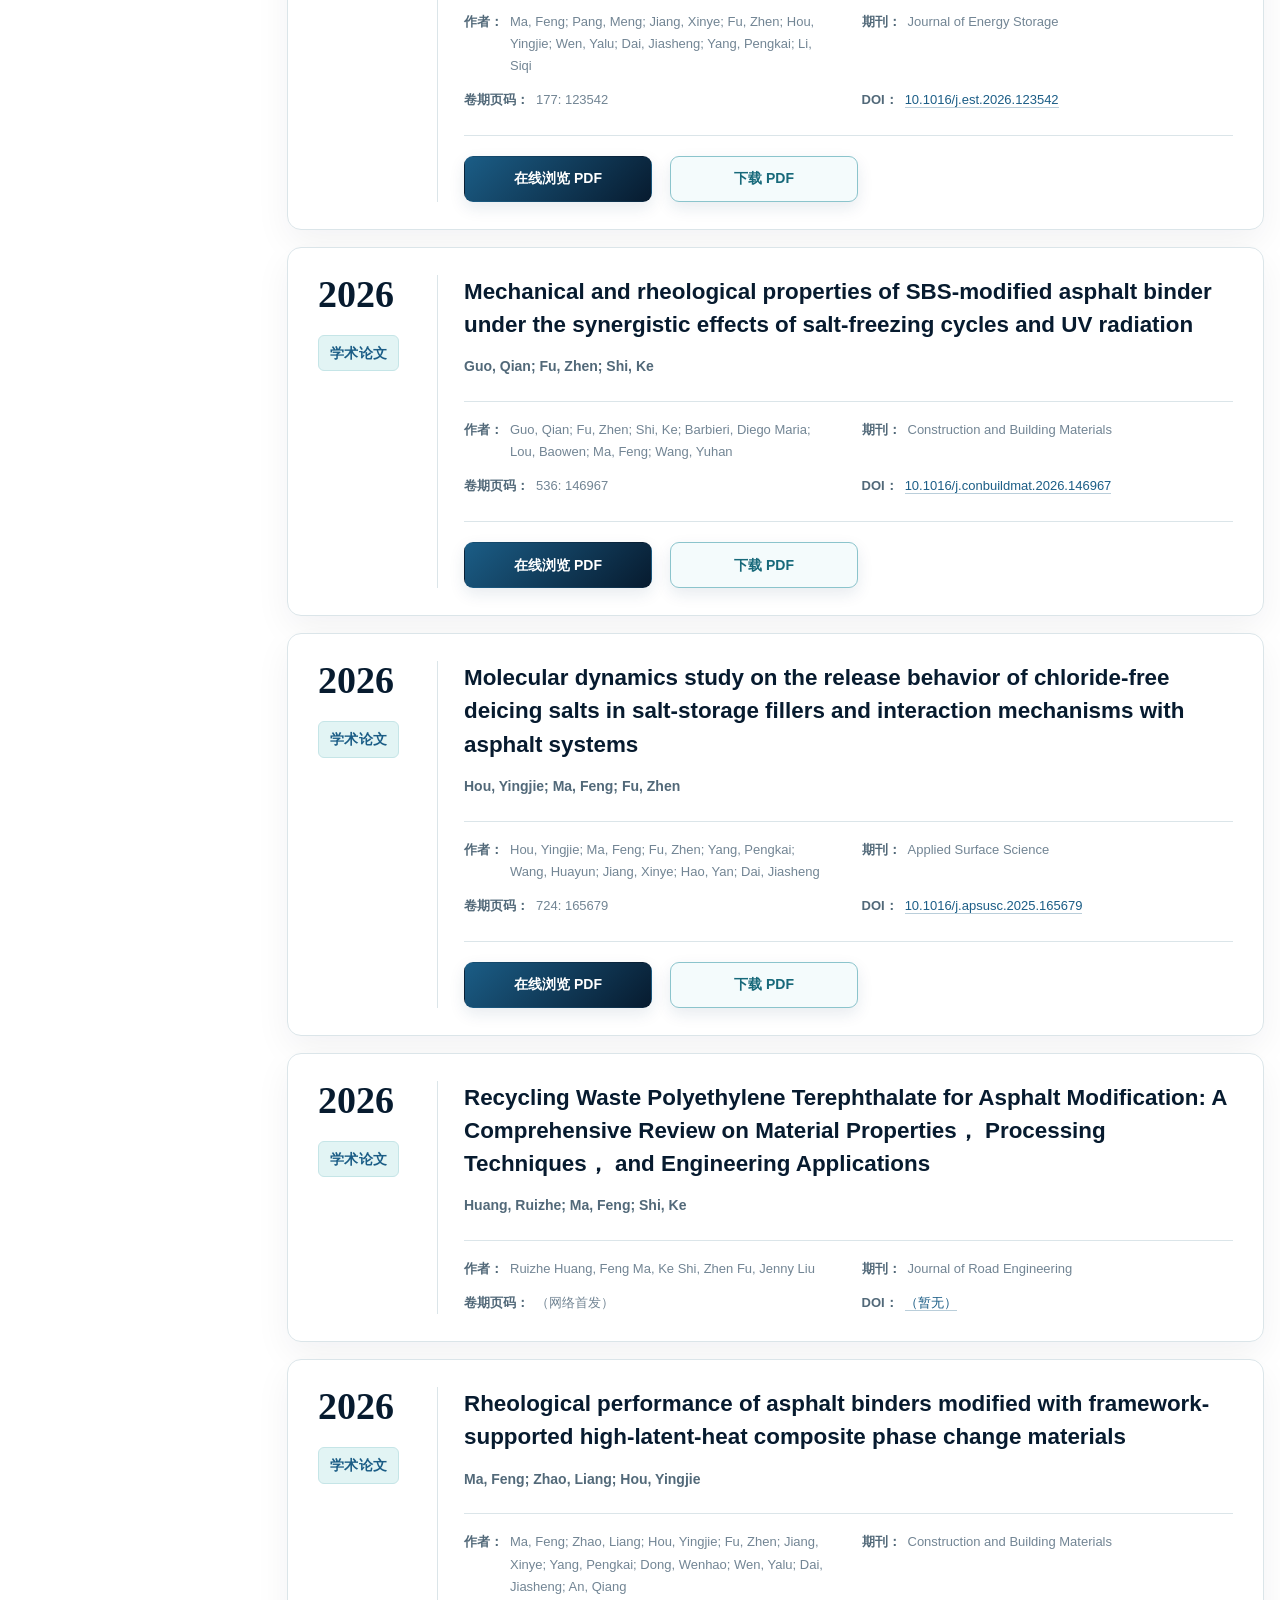
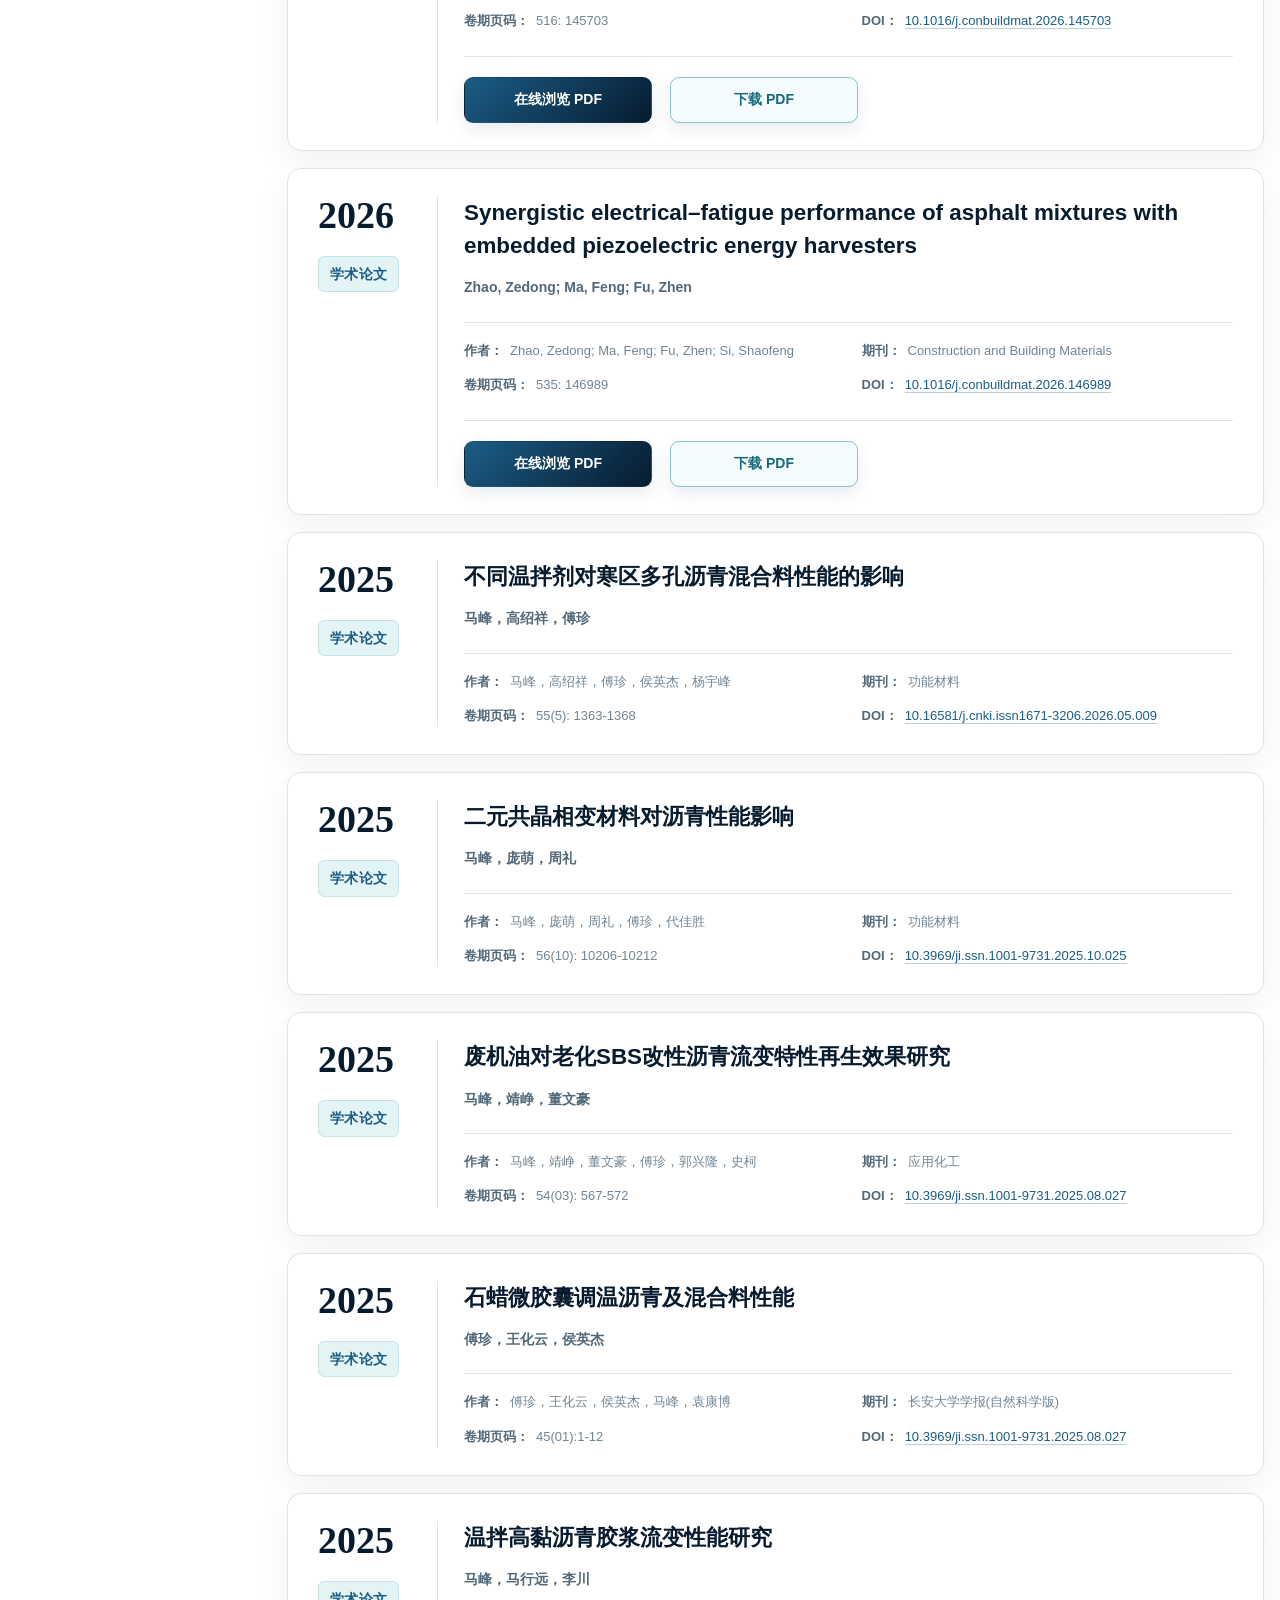
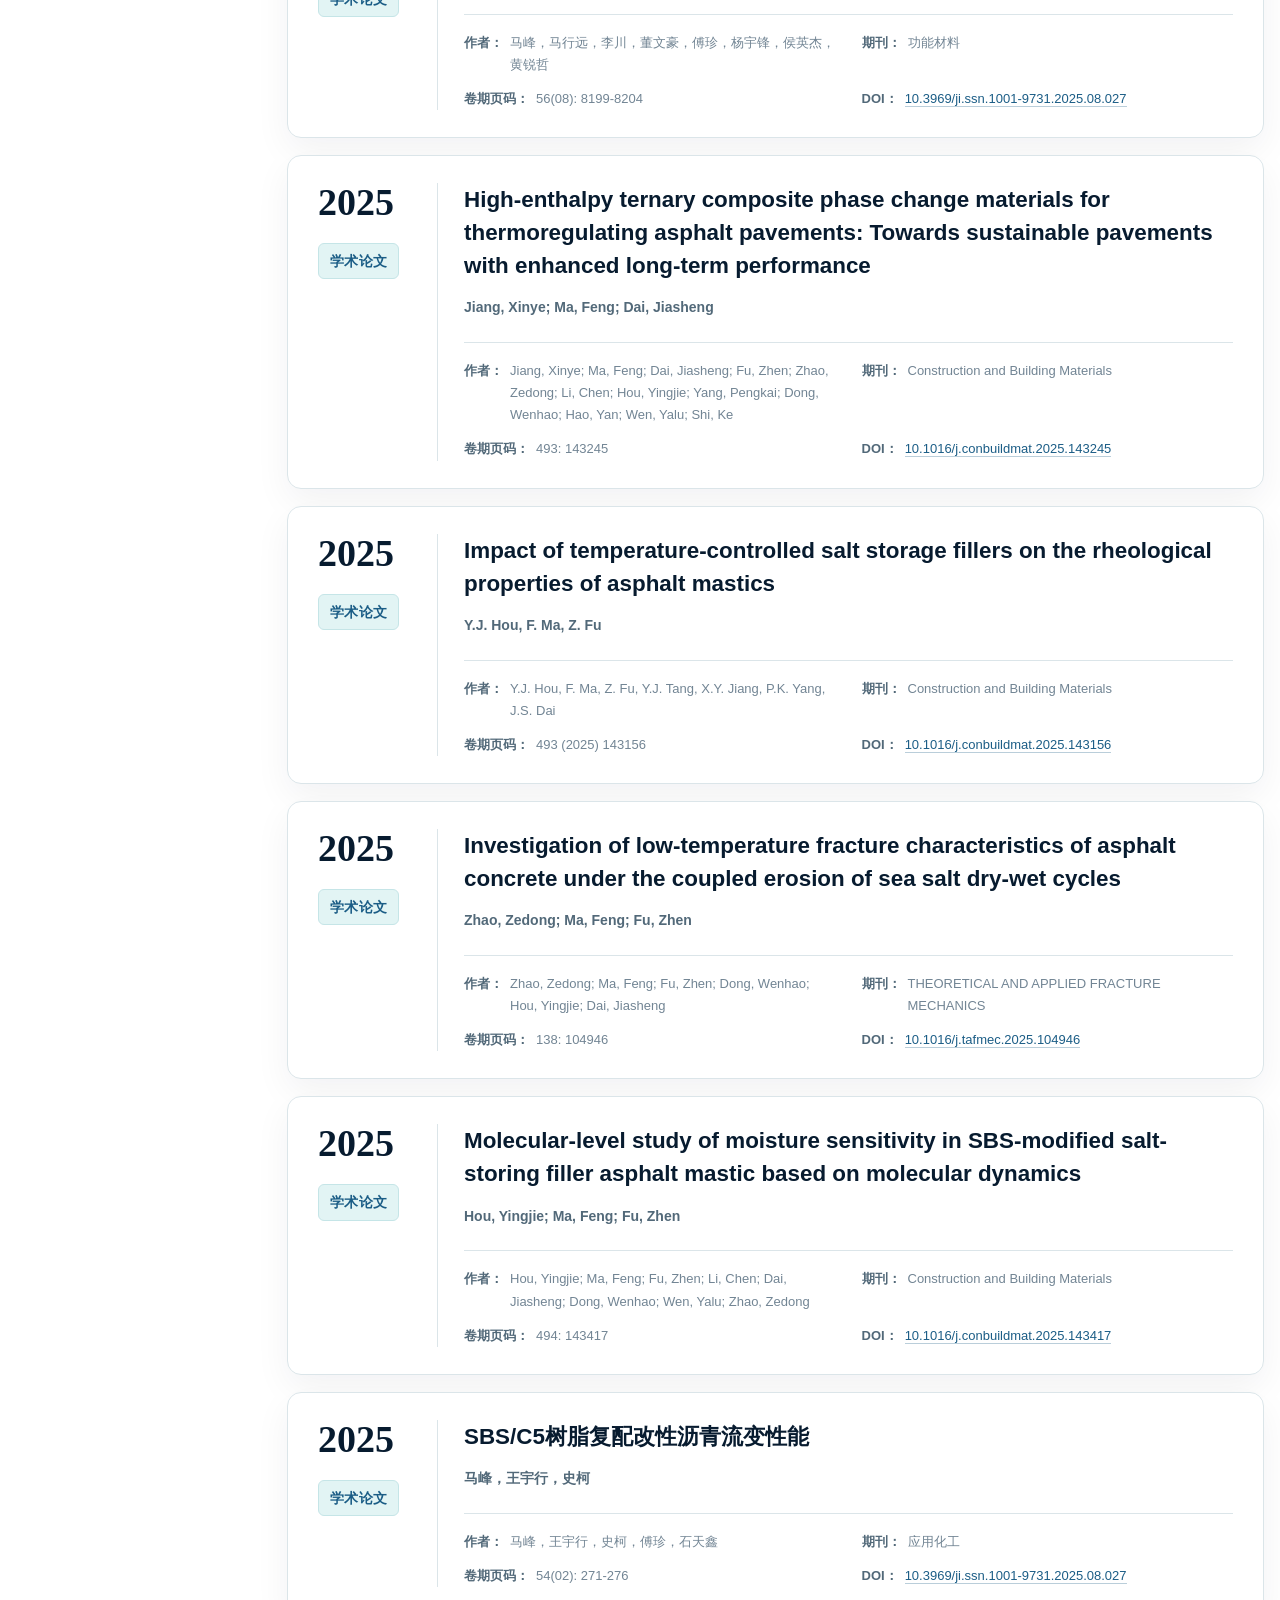
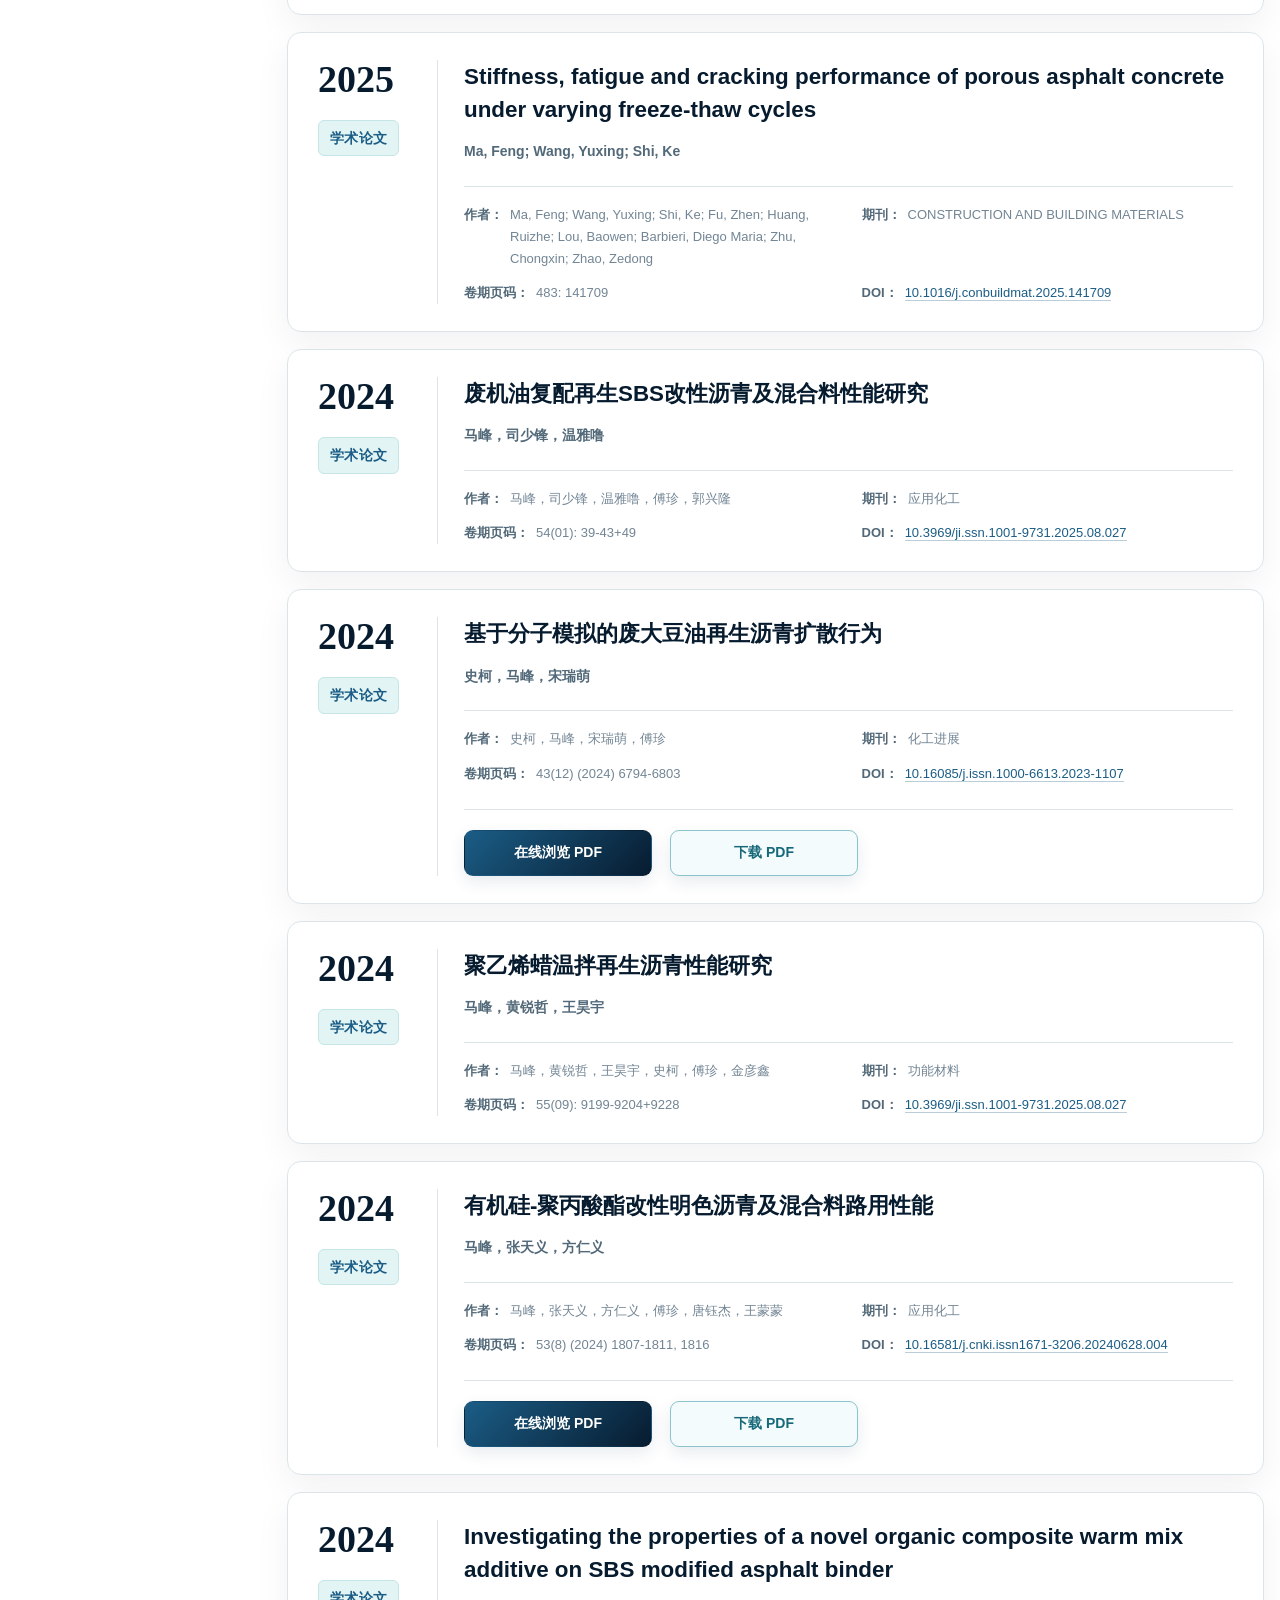
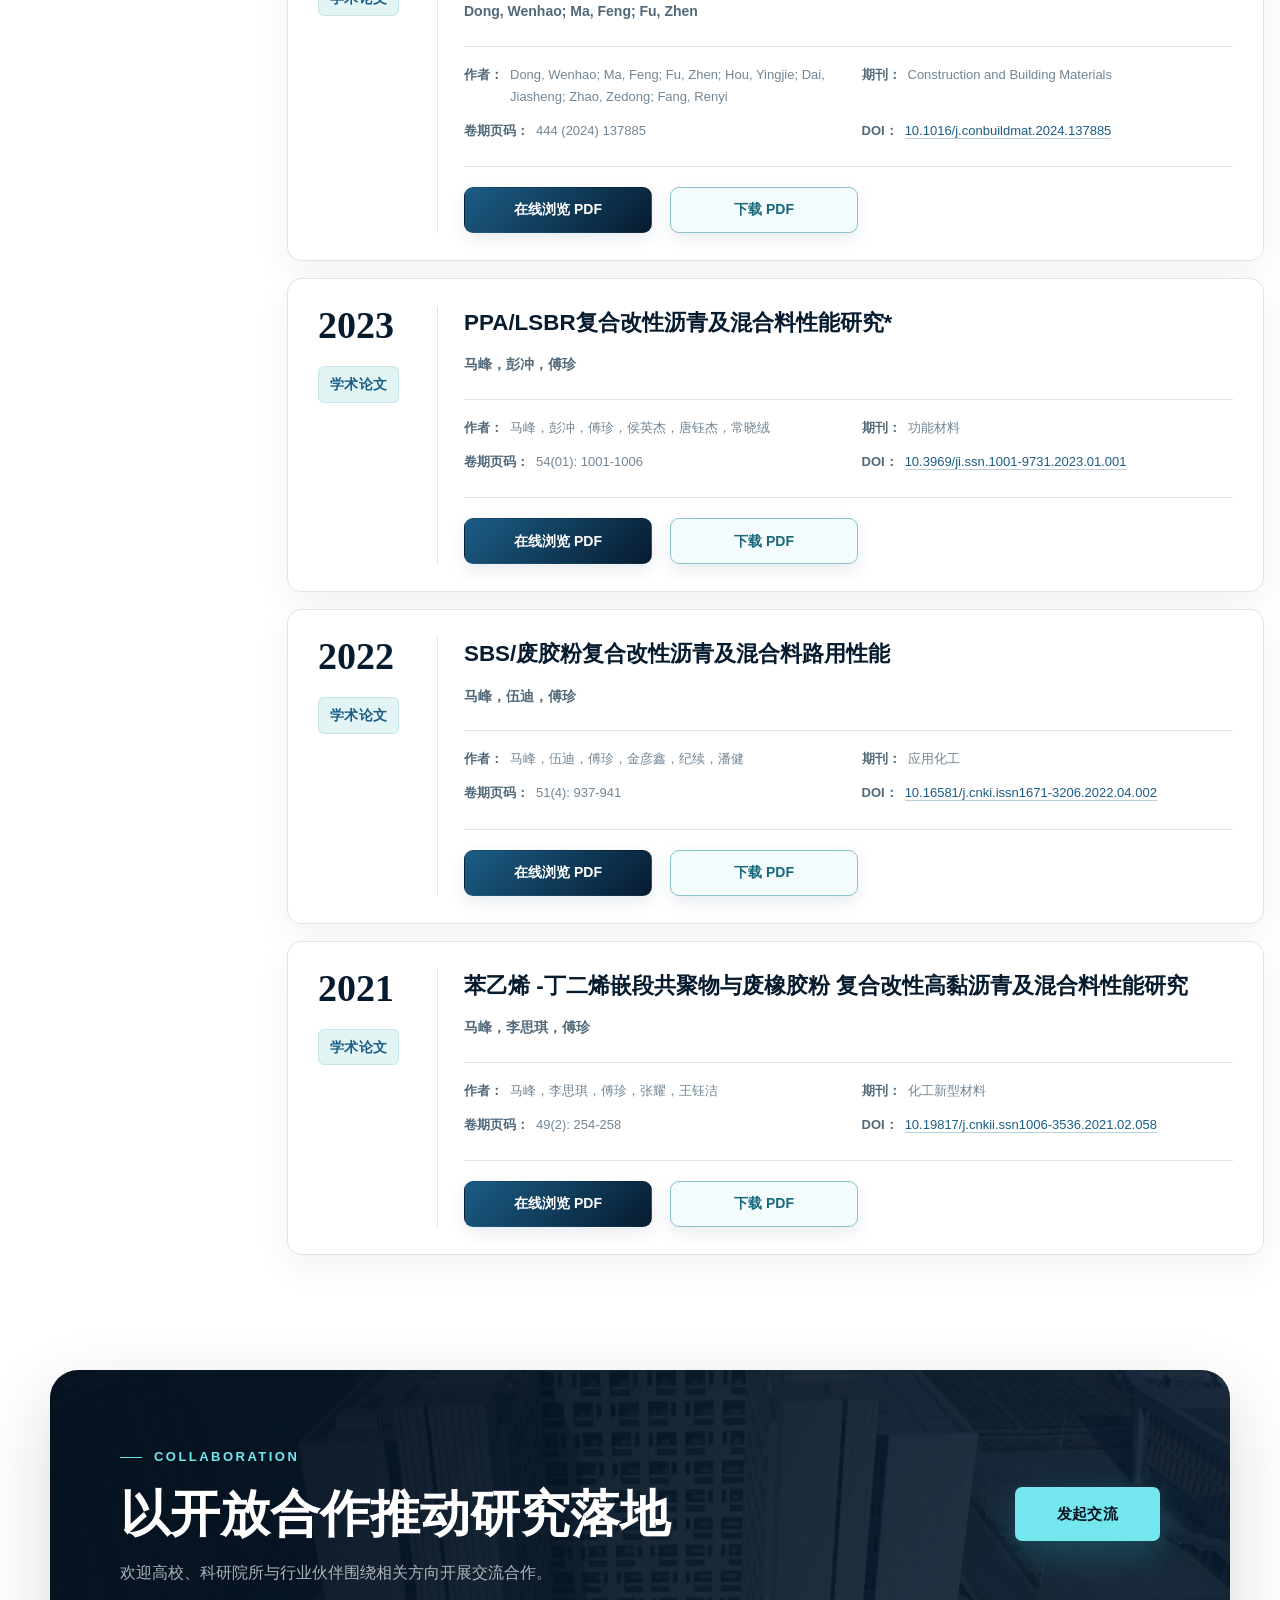
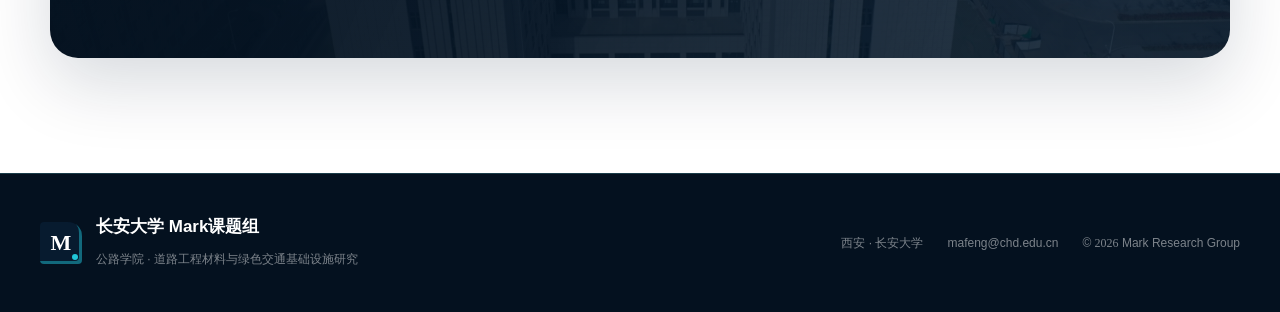
==== commit 11003a85: "发布人工确认的成果 PDF" ====
--- a/publications.html
+++ b/publications.html
@@ -1826,6 +1826,88 @@
                         </div>
                     </article>
 
+                    <article class="achievement-record" data-achievement-record data-achievement-id="2026-14ed90b0d1f3" data-year="2026" data-type="paper">
+                        <div class="record-meta">
+                            <span class="record-year">2026</span>
+                            <span class="record-type">学术论文</span>
+                        </div>
+                        <div class="record-content">
+                            <h3>Molecular dynamics study on the release behavior of chloride-free deicing salts in salt-storage fillers and interaction mechanisms with asphalt systems</h3>
+                            <p class="record-author-line">Hou, Yingjie; Ma, Feng; Fu, Zhen</p>
+                            <div class="record-bibliography">
+                                <div class="bibliography-item">
+                                    <span class="bibliography-label">作者</span>
+                                    <span class="bibliography-value">
+                                        Hou, Yingjie; Ma, Feng; Fu, Zhen; Yang, Pengkai; Wang, Huayun; Jiang, Xinye; Hao, Yan; Dai, Jiasheng
+                                    </span>
+                                </div>
+                                <div class="bibliography-item">
+                                    <span class="bibliography-label">期刊</span>
+                                    <span class="bibliography-value">
+                                        Applied Surface Science
+                                    </span>
+                                </div>
+                                <div class="bibliography-item">
+                                    <span class="bibliography-label">卷期页码</span>
+                                    <span class="bibliography-value">
+                                        724: 165679
+                                    </span>
+                                </div>
+                                <div class="bibliography-item doi-item">
+                                    <span class="bibliography-label">DOI</span>
+                                    <span class="bibliography-value">
+                                        <a class="bibliography-link" href="https://doi.org/10.1016/j.apsusc.2025.165679" target="_blank" rel="noopener noreferrer">10.1016/j.apsusc.2025.165679</a>
+                                    </span>
+                                </div>
+                            </div>
+                            <div class="record-actions">
+                                <a class="record-file-button record-file-button-primary" href="files/achievements/2026/2026-14ed90b0d1f3.pdf" target="_blank" rel="noopener noreferrer">在线浏览 PDF</a>
+                                <a class="record-file-button record-file-button-secondary" href="files/achievements/2026/2026-14ed90b0d1f3.pdf" download="1-s2.0-S0169433225033963-main.pdf">下载 PDF</a>
+                            </div>
+                        </div>
+                    </article>
+
+                    <article class="achievement-record" data-achievement-record data-achievement-id="2026-09dc15deacb4" data-year="2026" data-type="paper">
+                        <div class="record-meta">
+                            <span class="record-year">2026</span>
+                            <span class="record-type">学术论文</span>
+                        </div>
+                        <div class="record-content">
+                            <h3>Rheological performance of asphalt binders modified with framework-supported high-latent-heat composite phase change materials</h3>
+                            <p class="record-author-line">Ma, Feng; Zhao, Liang; Hou, Yingjie</p>
+                            <div class="record-bibliography">
+                                <div class="bibliography-item">
+                                    <span class="bibliography-label">作者</span>
+                                    <span class="bibliography-value">
+                                        Ma, Feng; Zhao, Liang; Hou, Yingjie; Fu, Zhen; Jiang, Xinye; Yang, Pengkai; Dong, Wenhao; Wen, Yalu; Dai, Jiasheng; An, Qiang
+                                    </span>
+                                </div>
+                                <div class="bibliography-item">
+                                    <span class="bibliography-label">期刊</span>
+                                    <span class="bibliography-value">
+                                        Construction and Building Materials
+                                    </span>
+                                </div>
+                                <div class="bibliography-item">
+                                    <span class="bibliography-label">卷期页码</span>
+                                    <span class="bibliography-value">
+                                        516: 145703
+                                    </span>
+                                </div>
+                                <div class="bibliography-item doi-item">
+                                    <span class="bibliography-label">DOI</span>
+                                    <span class="bibliography-value">
+                                        <a class="bibliography-link" href="https://doi.org/10.1016/j.conbuildmat.2026.145703" target="_blank" rel="noopener noreferrer">10.1016/j.conbuildmat.2026.145703</a>
+                                    </span>
+                                </div>
+                            </div>
+                            <div class="record-actions">
+                                <a class="record-file-button record-file-button-primary" href="files/achievements/2026/2026-09dc15deacb4.pdf" target="_blank" rel="noopener noreferrer">在线浏览 PDF</a>
+                                <a class="record-file-button record-file-button-secondary" href="files/achievements/2026/2026-09dc15deacb4.pdf" download="1-s2.0-S0950061826006045-main.pdf">下载 PDF</a>
+                            </div>
+                        </div>
+                    </article>
+
                     <!-- ===== 成果条目：编辑到这里结束 ===== -->
 
                 </div>
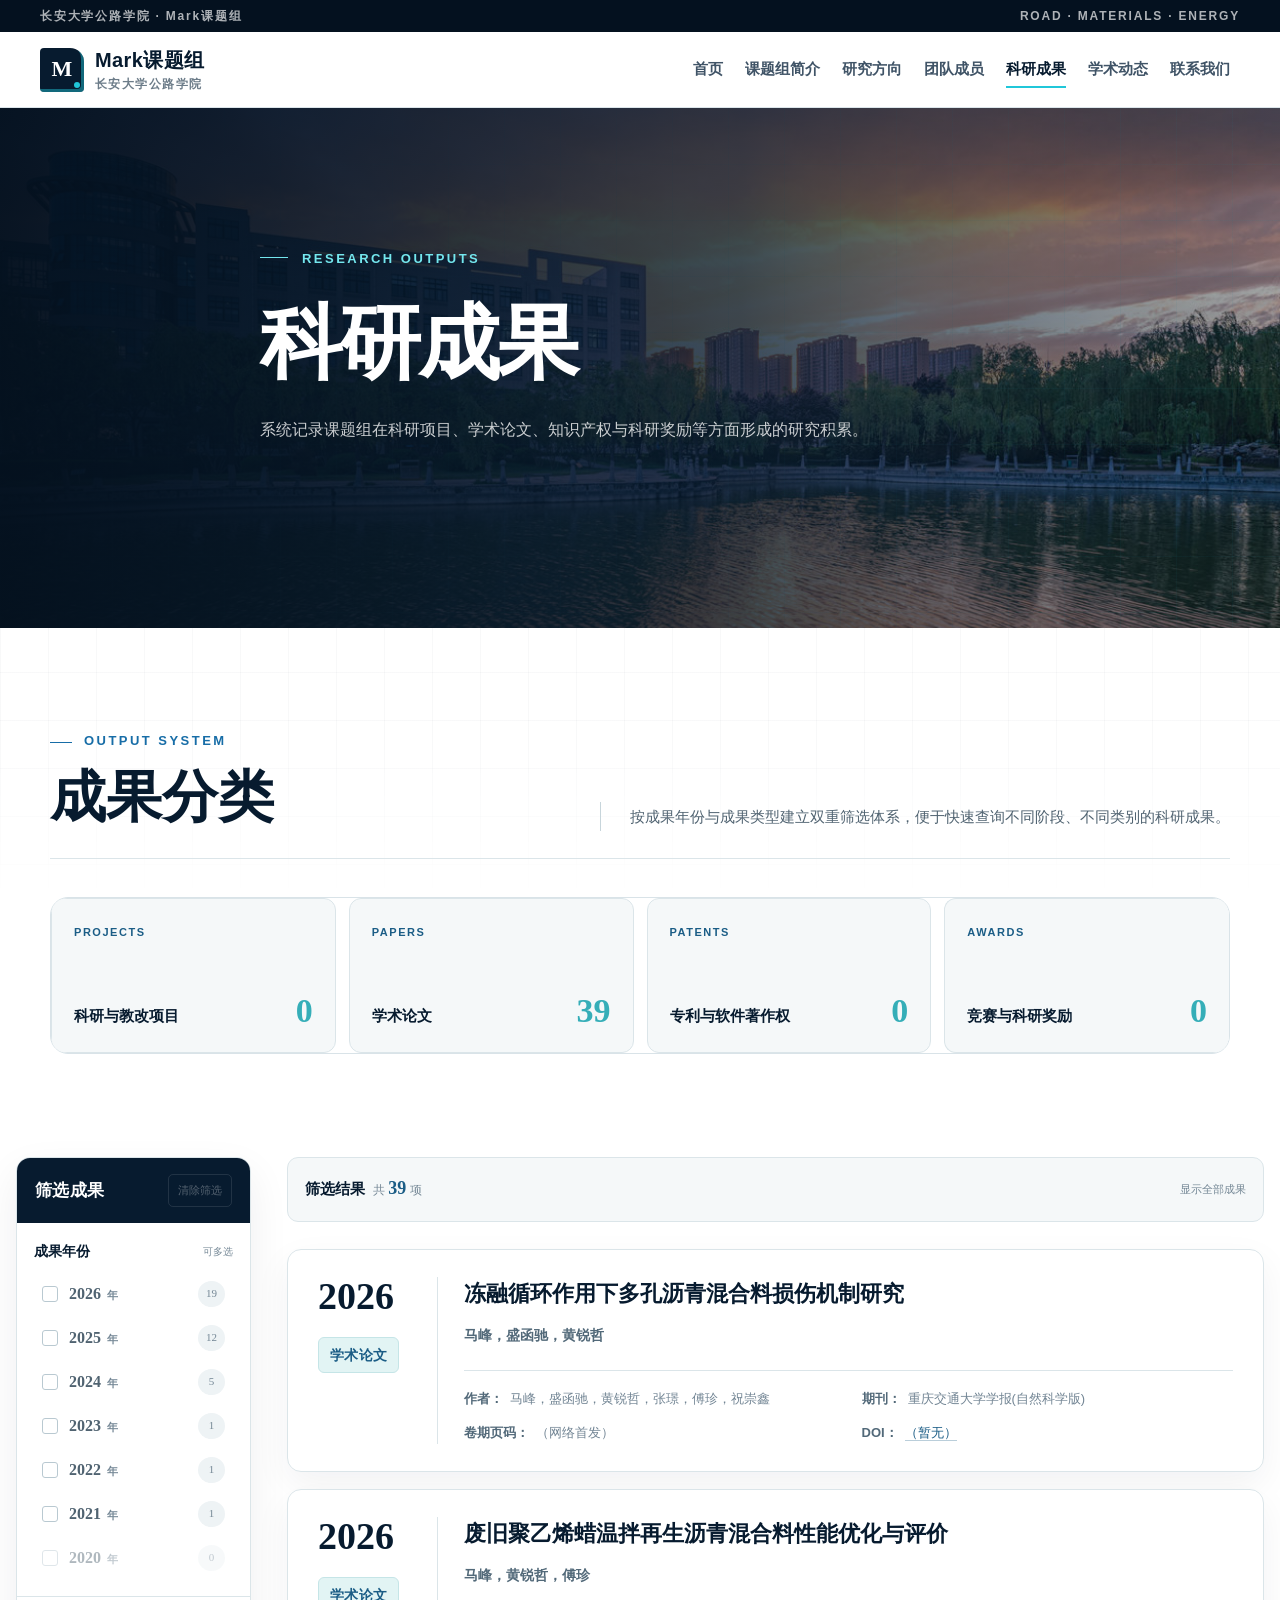
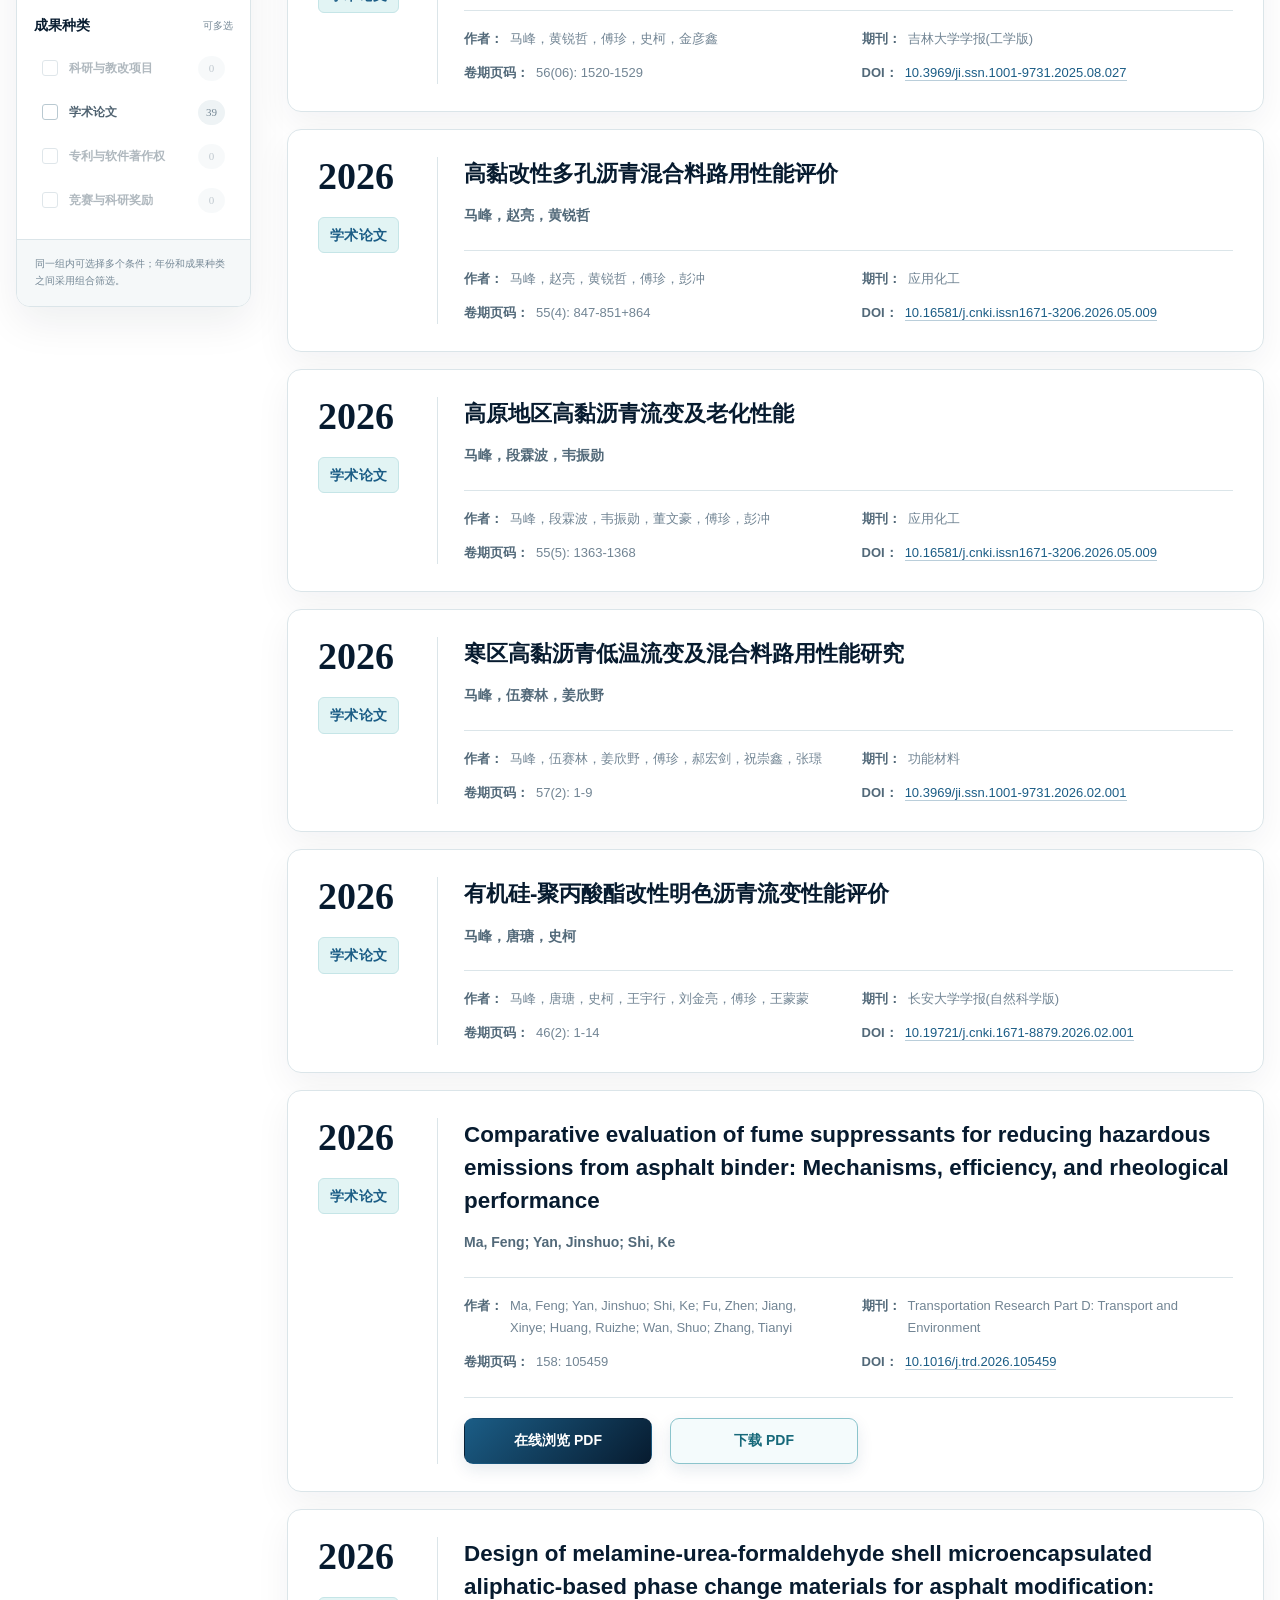
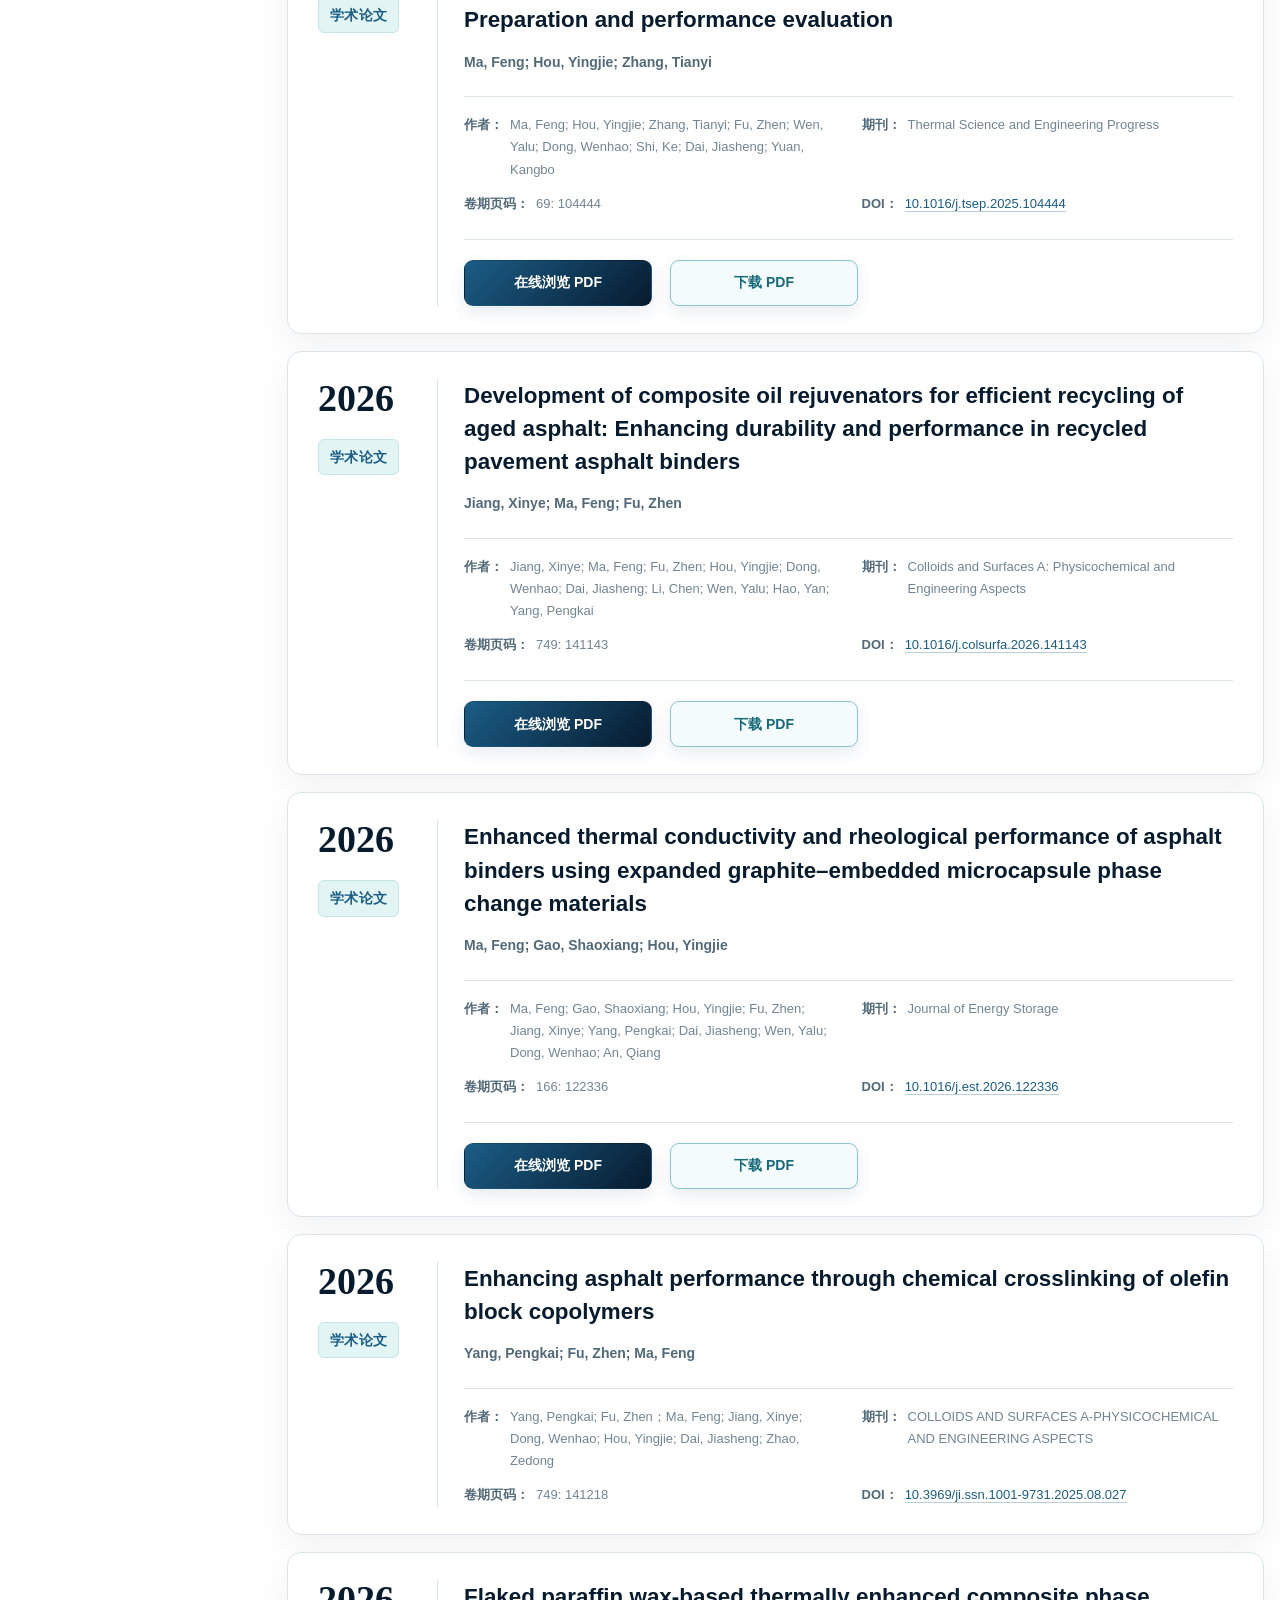
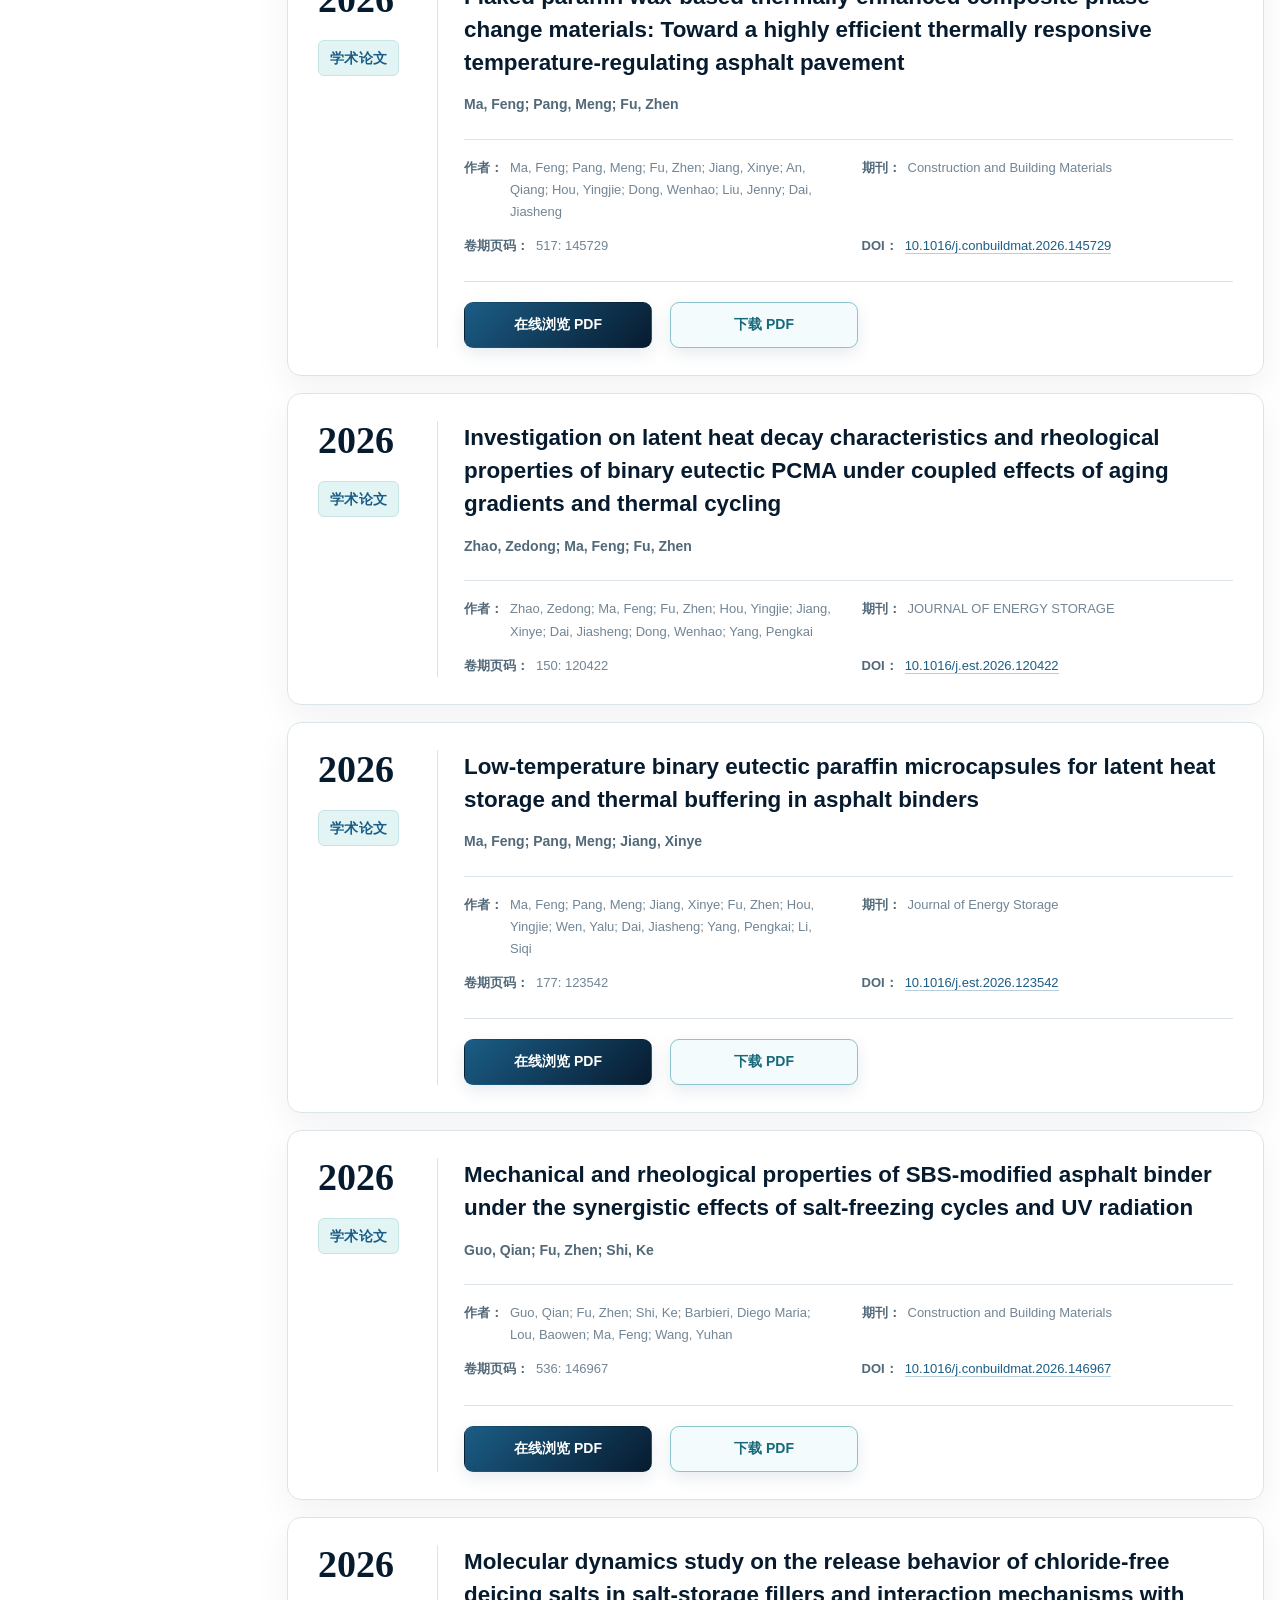
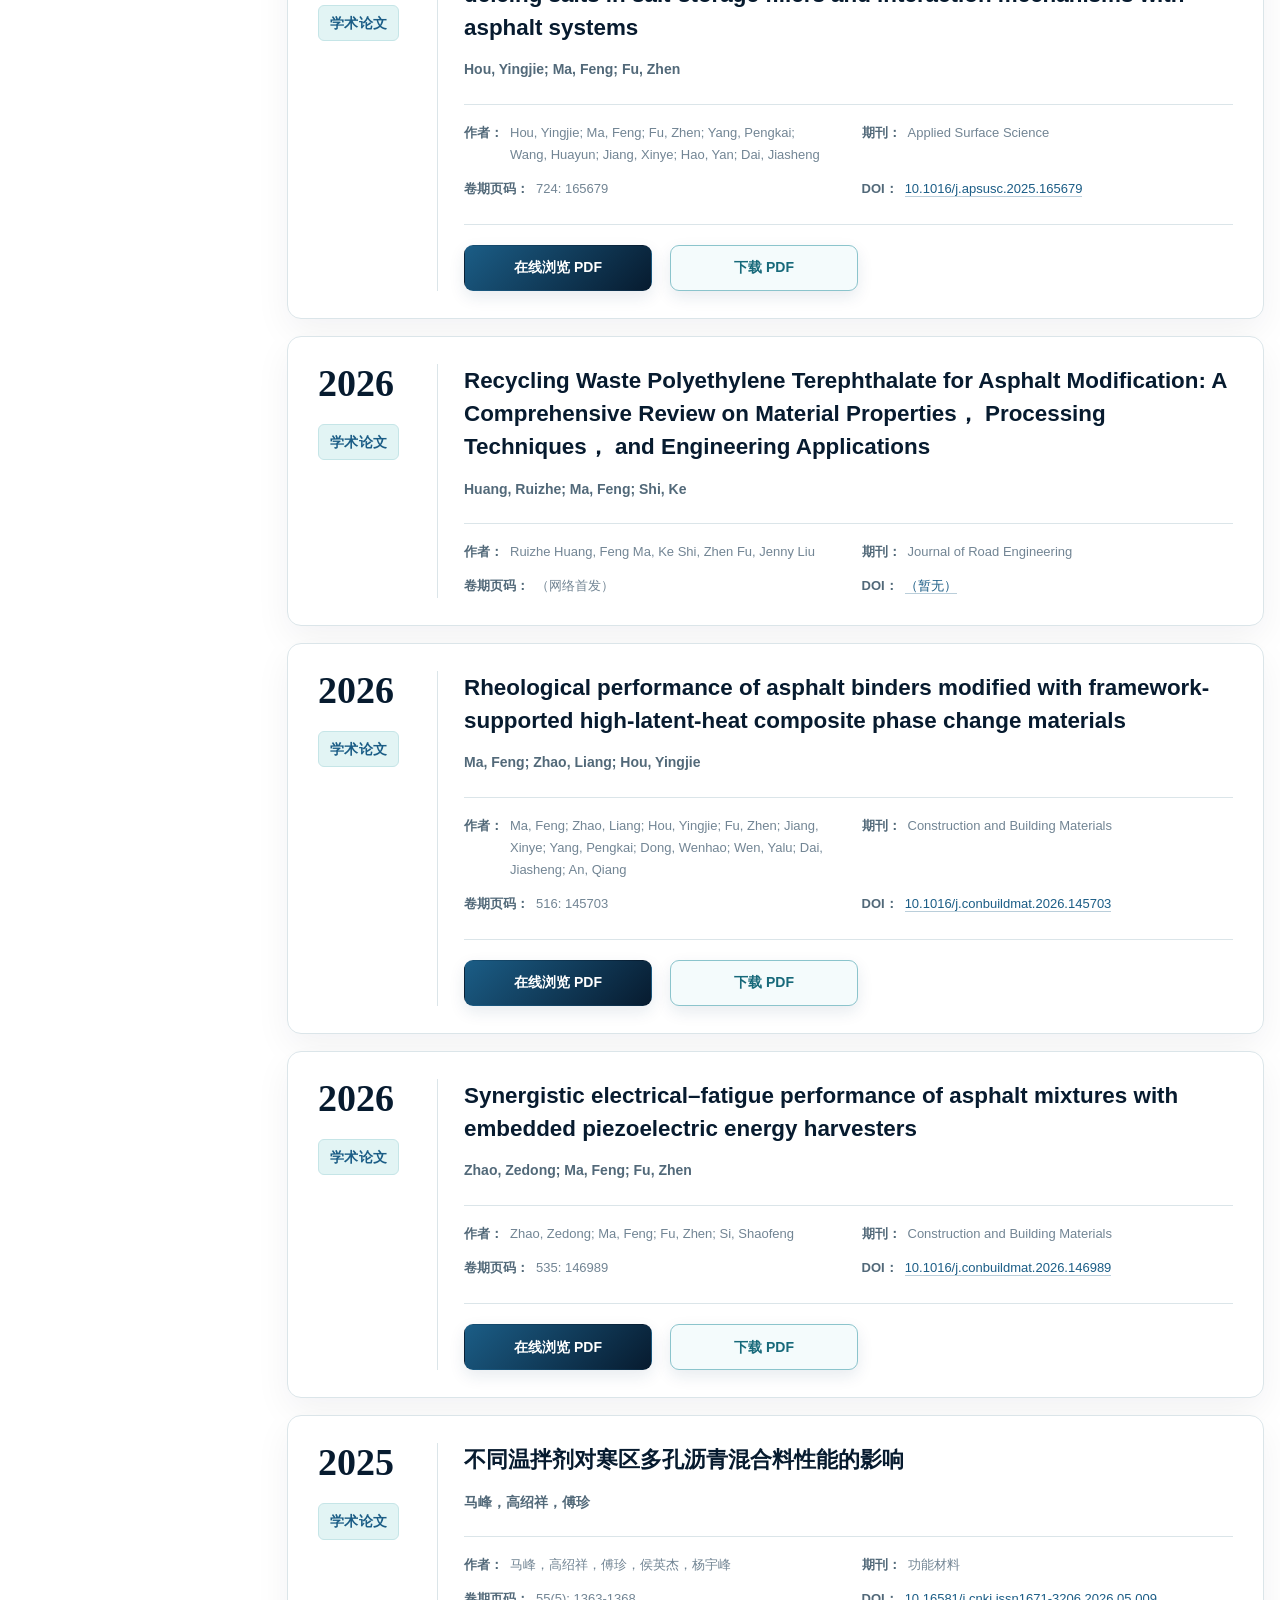
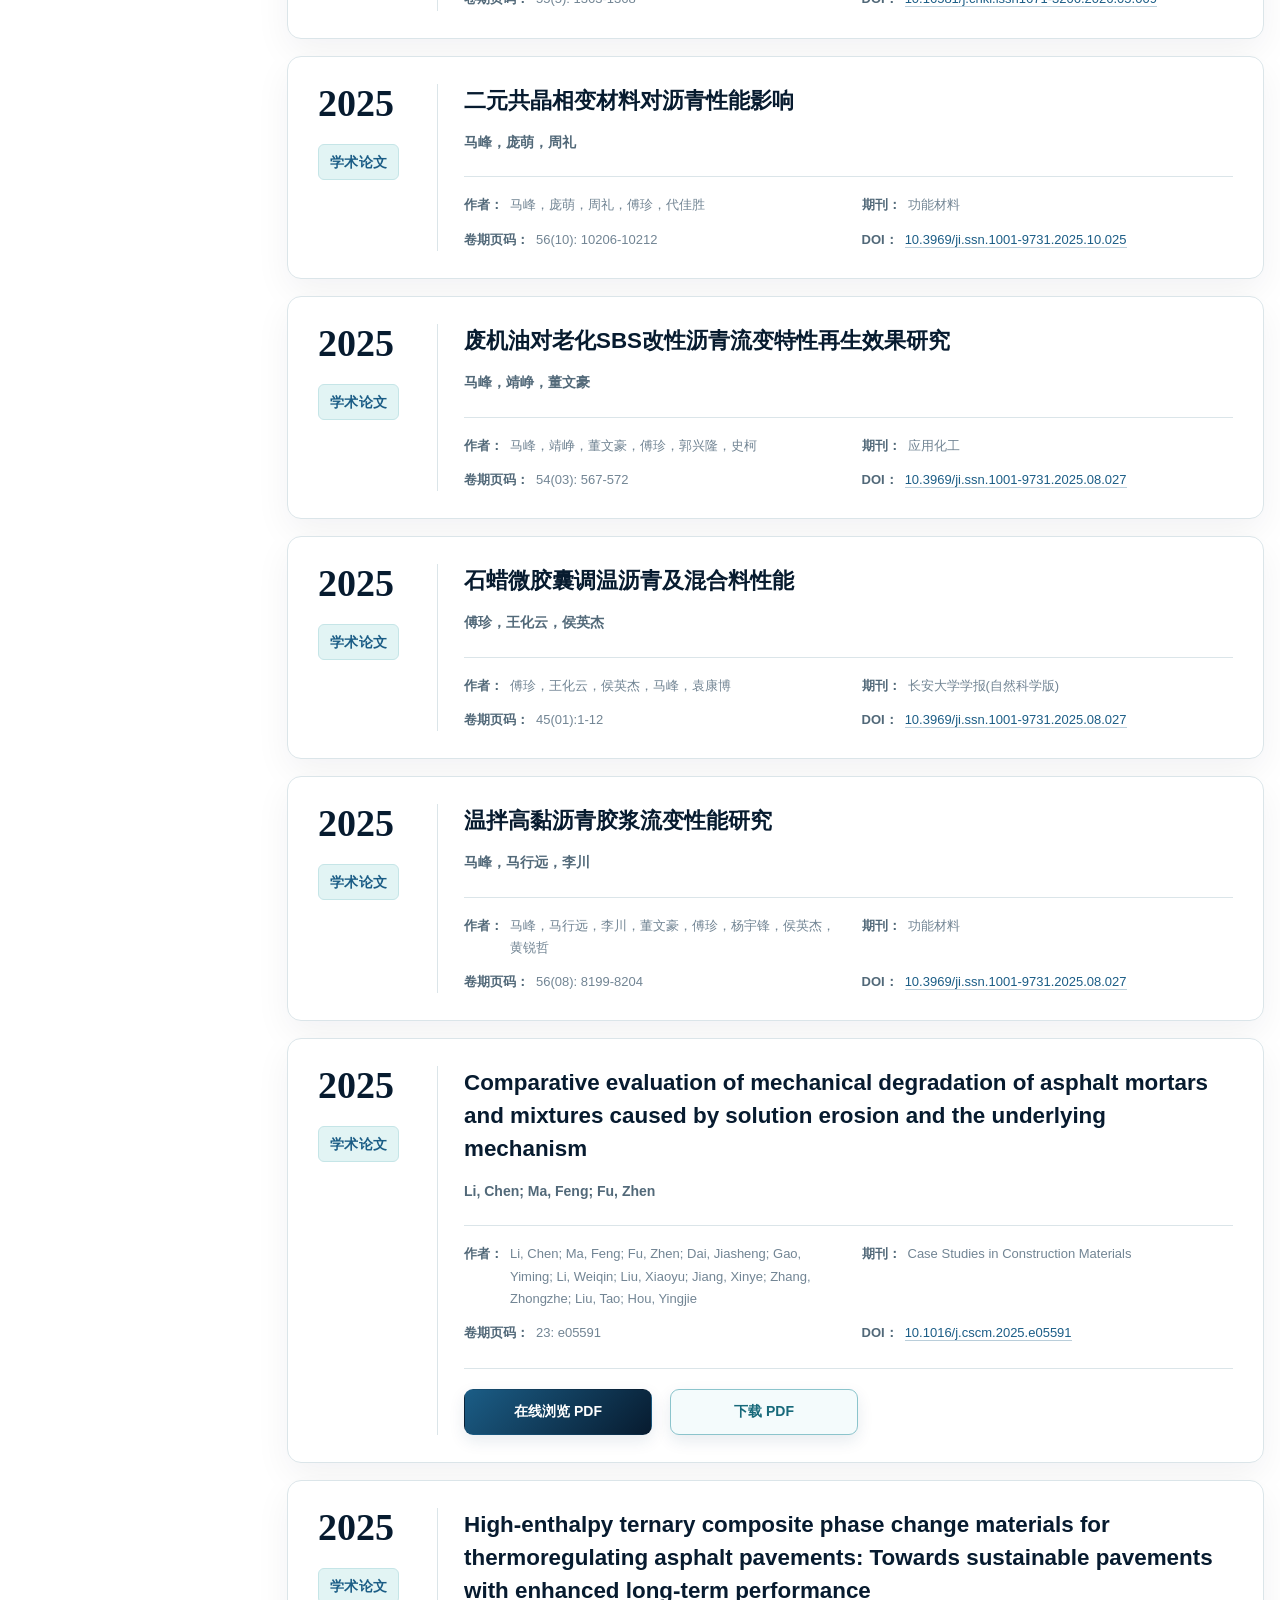
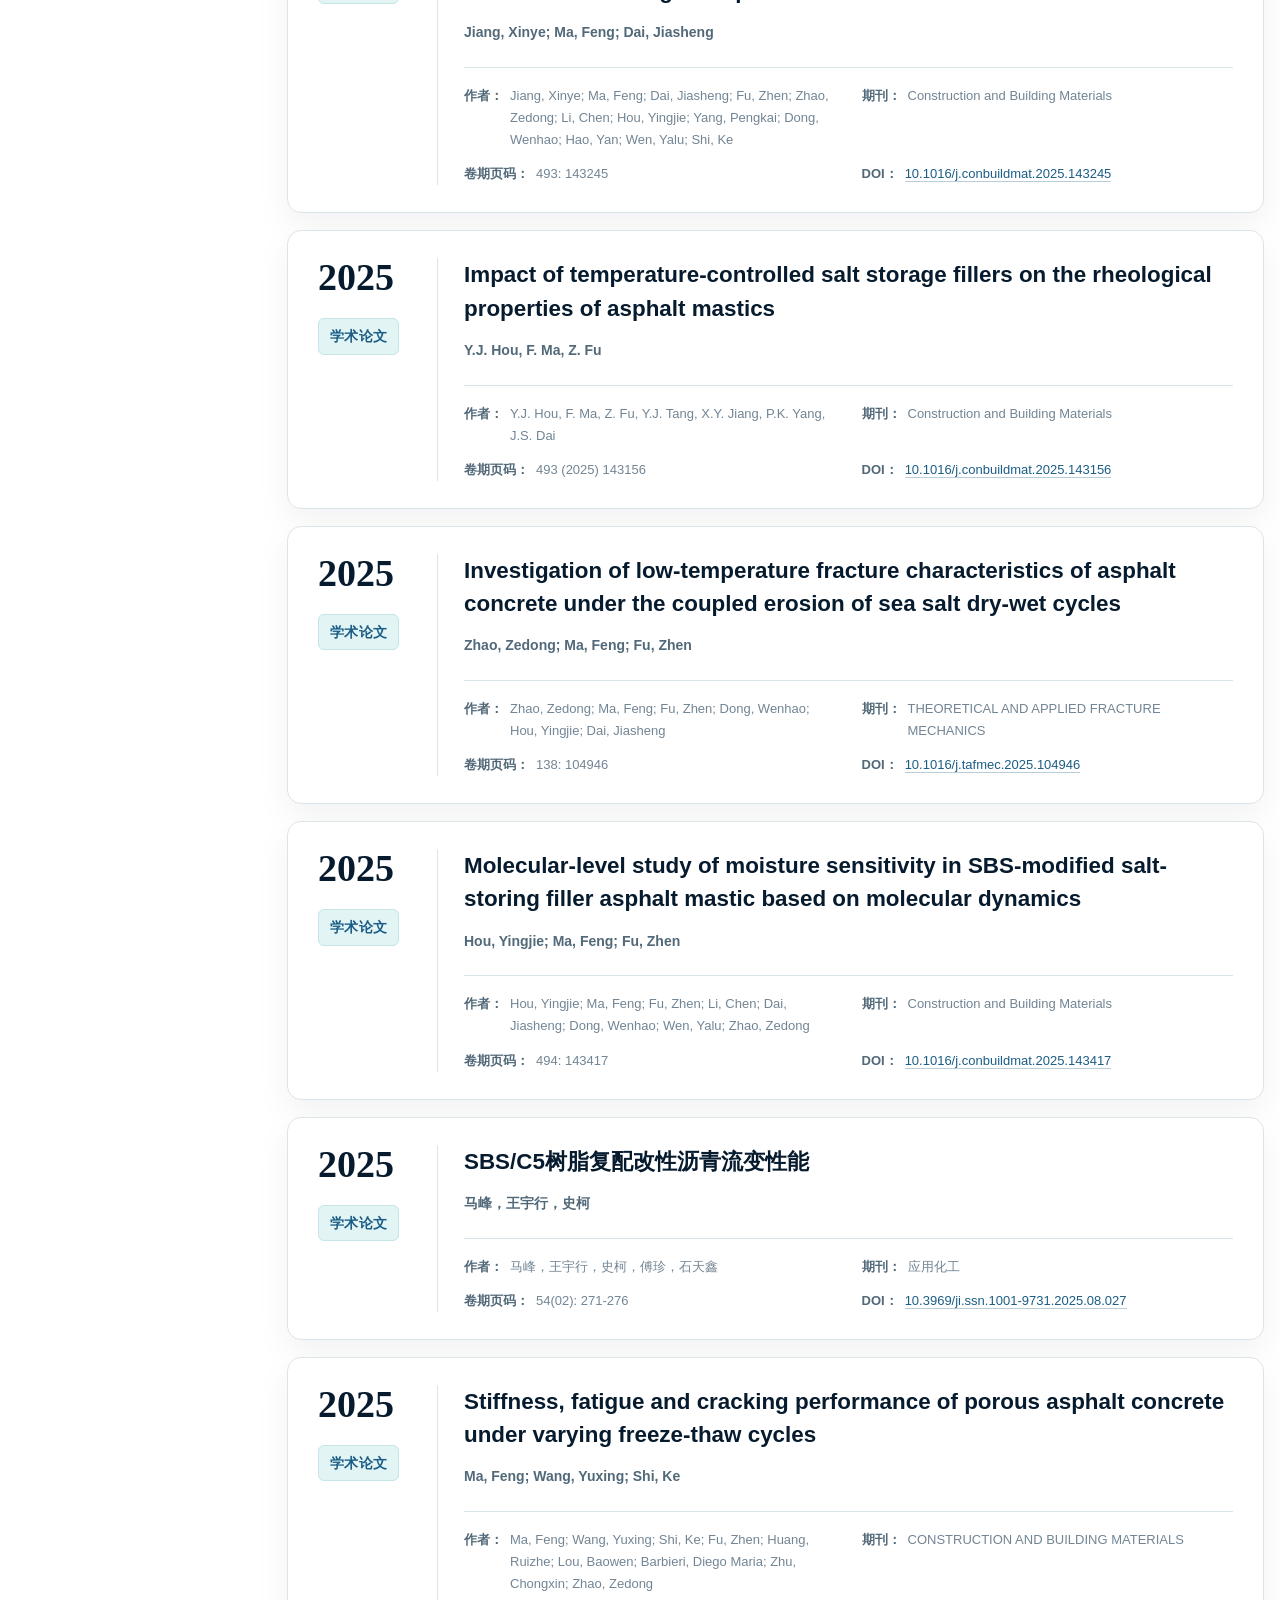
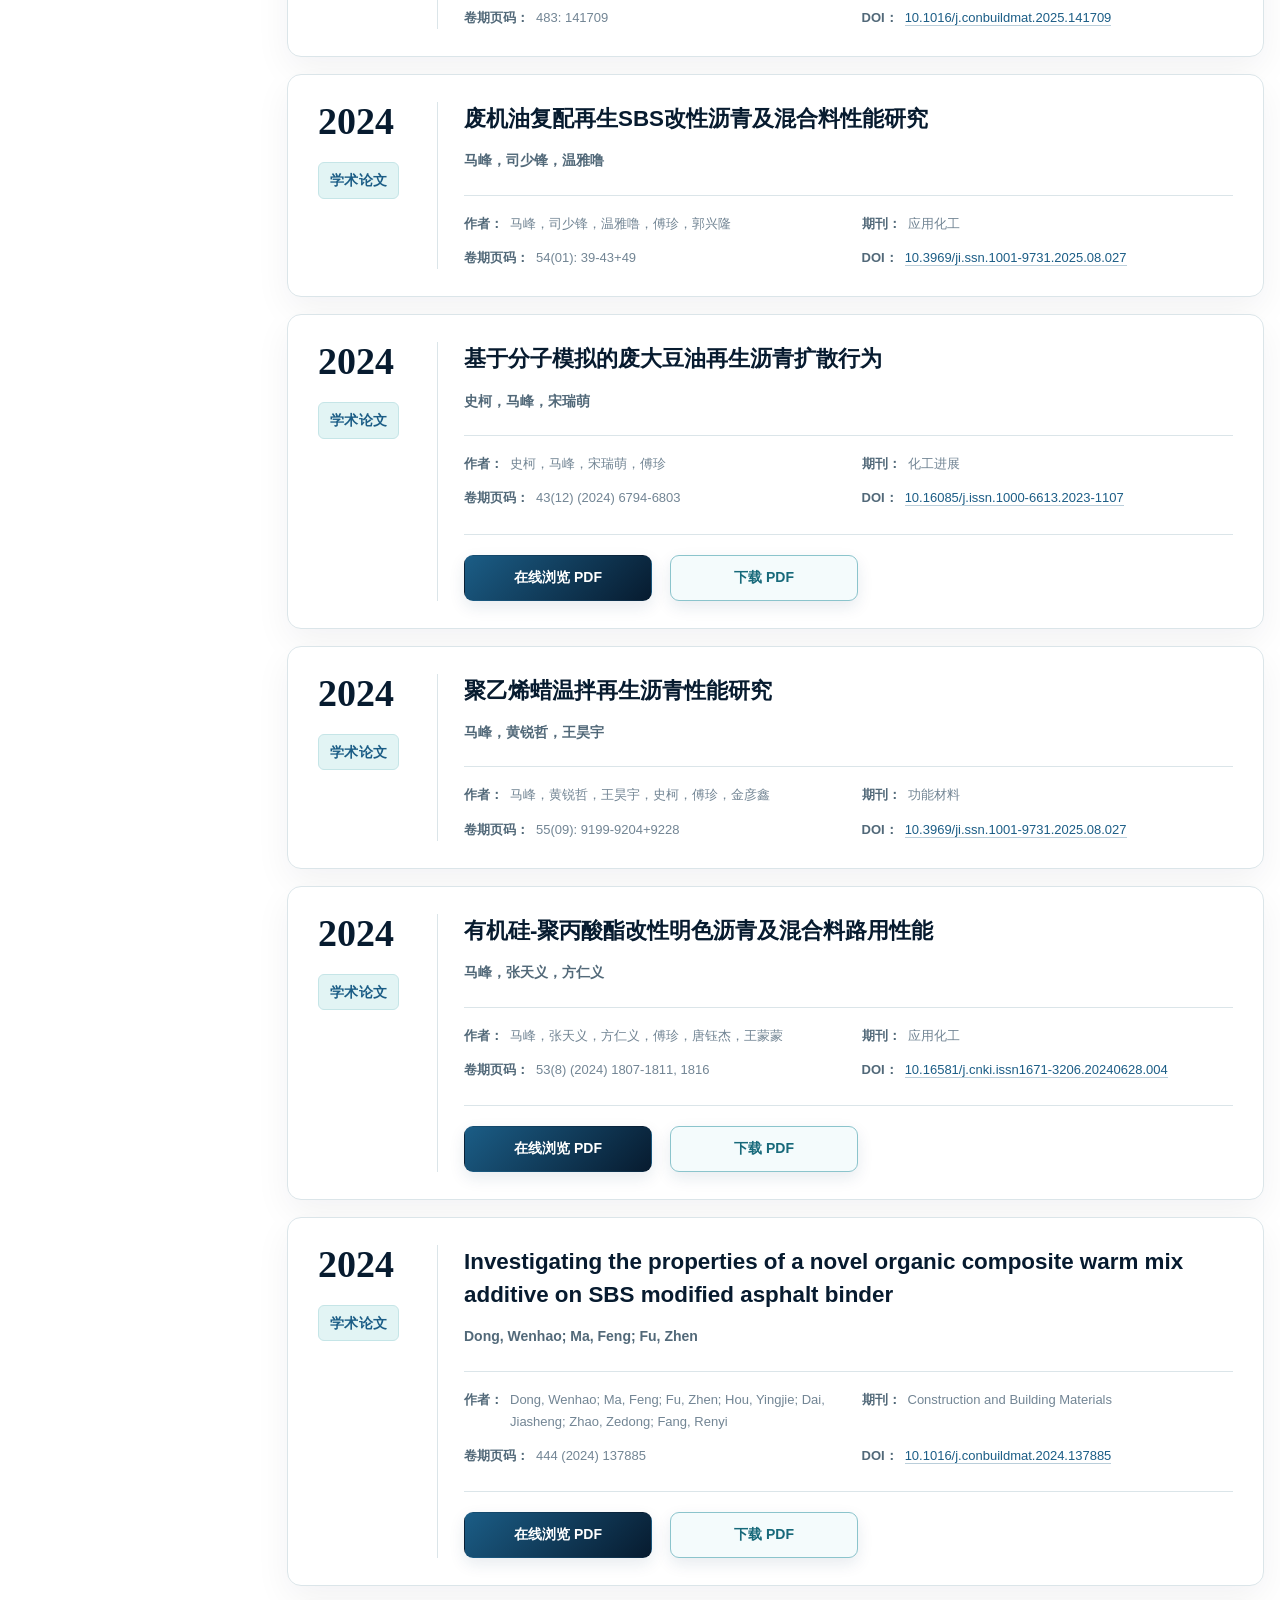
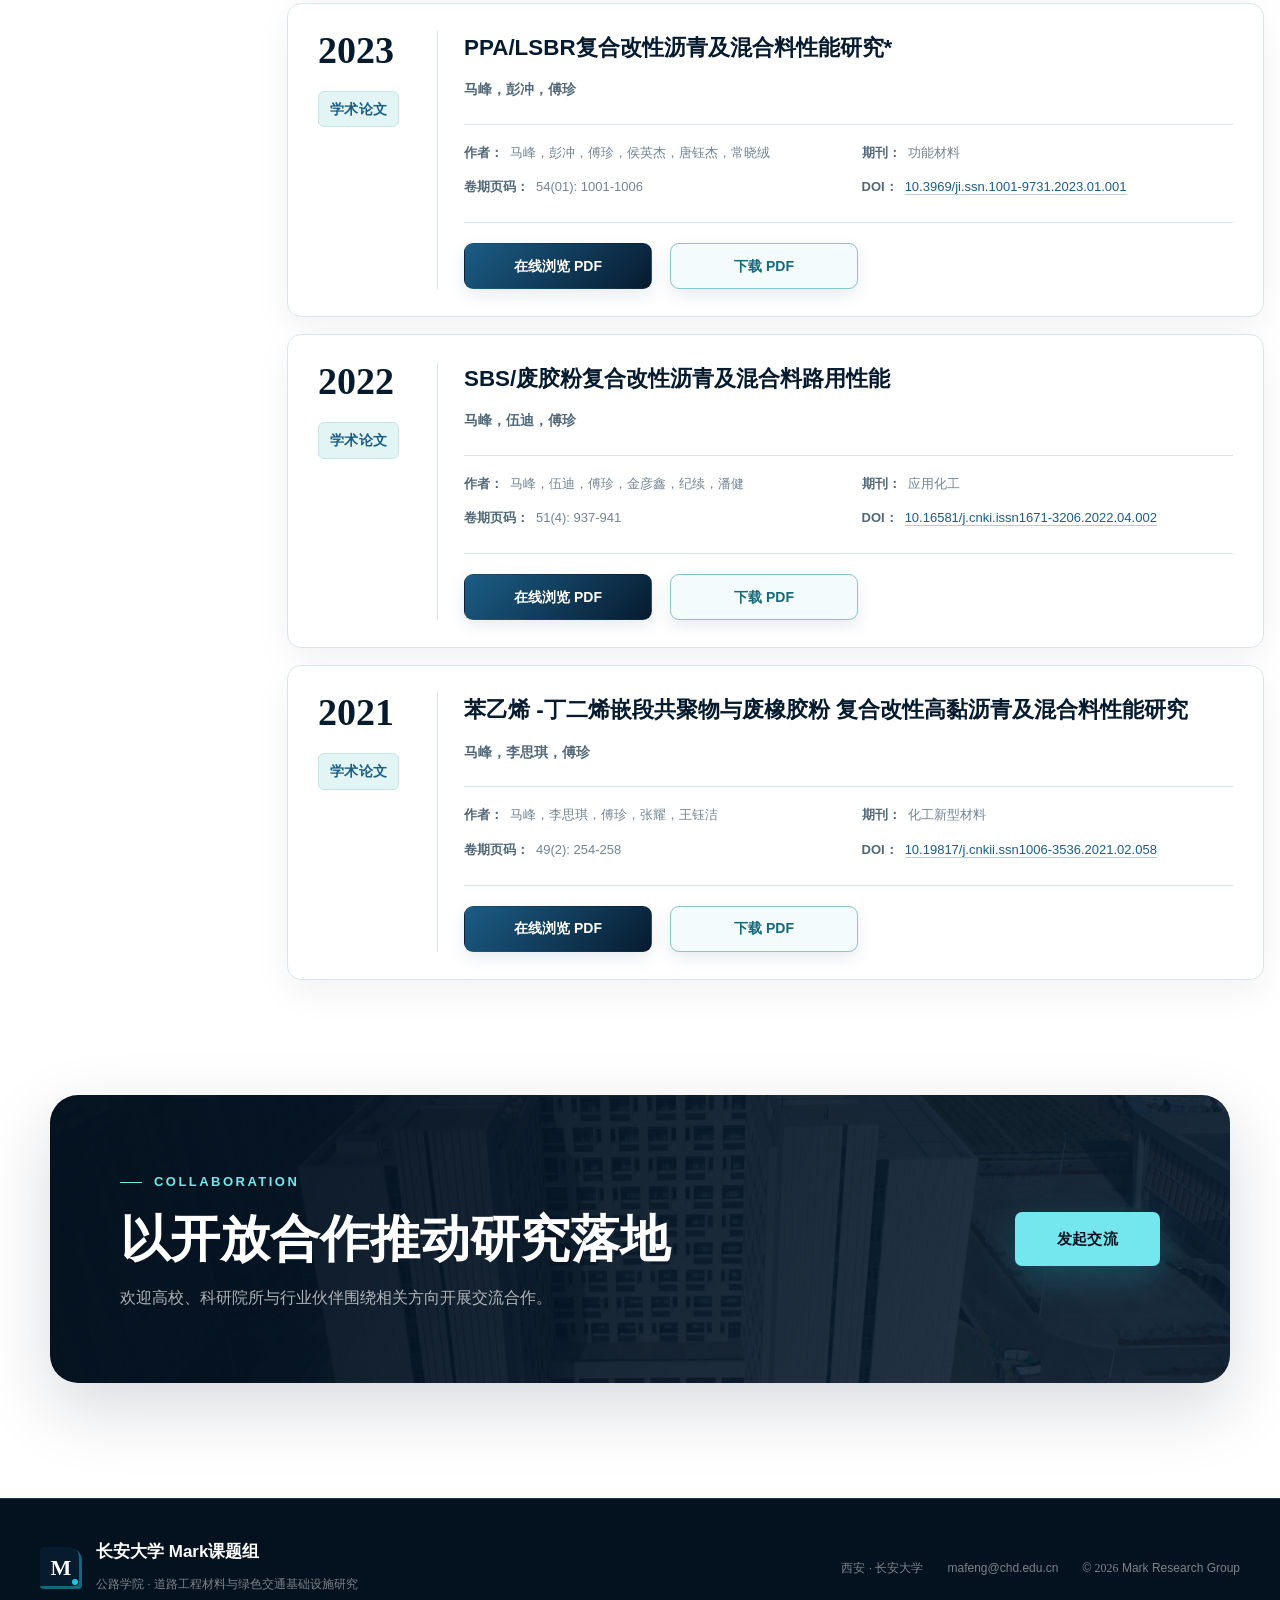
==== commit ace8dca8: "发布人工确认的成果 PDF" ====
--- a/publications.html
+++ b/publications.html
@@ -1908,6 +1908,129 @@
                         </div>
                     </article>
 
+                    <article class="achievement-record" data-achievement-record data-achievement-id="2026-7a18a2db78d1" data-year="2026" data-type="paper">
+                        <div class="record-meta">
+                            <span class="record-year">2026</span>
+                            <span class="record-type">学术论文</span>
+                        </div>
+                        <div class="record-content">
+                            <h3>Flaked paraffin wax-based thermally enhanced composite phase change materials: Toward a highly efficient thermally responsive temperature-regulating asphalt pavement</h3>
+                            <p class="record-author-line">Ma, Feng; Pang, Meng; Fu, Zhen</p>
+                            <div class="record-bibliography">
+                                <div class="bibliography-item">
+                                    <span class="bibliography-label">作者</span>
+                                    <span class="bibliography-value">
+                                        Ma, Feng; Pang, Meng; Fu, Zhen; Jiang, Xinye; An, Qiang; Hou, Yingjie; Dong, Wenhao; Liu, Jenny; Dai, Jiasheng
+                                    </span>
+                                </div>
+                                <div class="bibliography-item">
+                                    <span class="bibliography-label">期刊</span>
+                                    <span class="bibliography-value">
+                                        Construction and Building Materials
+                                    </span>
+                                </div>
+                                <div class="bibliography-item">
+                                    <span class="bibliography-label">卷期页码</span>
+                                    <span class="bibliography-value">
+                                        517: 145729
+                                    </span>
+                                </div>
+                                <div class="bibliography-item doi-item">
+                                    <span class="bibliography-label">DOI</span>
+                                    <span class="bibliography-value">
+                                        <a class="bibliography-link" href="https://doi.org/10.1016/j.conbuildmat.2026.145729" target="_blank" rel="noopener noreferrer">10.1016/j.conbuildmat.2026.145729</a>
+                                    </span>
+                                </div>
+                            </div>
+                            <div class="record-actions">
+                                <a class="record-file-button record-file-button-primary" href="files/achievements/2026/2026-7a18a2db78d1.pdf" target="_blank" rel="noopener noreferrer">在线浏览 PDF</a>
+                                <a class="record-file-button record-file-button-secondary" href="files/achievements/2026/2026-7a18a2db78d1.pdf" download="1-s2.0-S0950061826006306-main.pdf">下载 PDF</a>
+                            </div>
+                        </div>
+                    </article>
+
+                    <article class="achievement-record" data-achievement-record data-achievement-id="2025-b7f609807d73" data-year="2025" data-type="paper">
+                        <div class="record-meta">
+                            <span class="record-year">2025</span>
+                            <span class="record-type">学术论文</span>
+                        </div>
+                        <div class="record-content">
+                            <h3>Comparative evaluation of mechanical degradation of asphalt mortars and mixtures caused by solution erosion and the underlying mechanism</h3>
+                            <p class="record-author-line">Li, Chen; Ma, Feng; Fu, Zhen</p>
+                            <div class="record-bibliography">
+                                <div class="bibliography-item">
+                                    <span class="bibliography-label">作者</span>
+                                    <span class="bibliography-value">
+                                        Li, Chen; Ma, Feng; Fu, Zhen; Dai, Jiasheng; Gao, Yiming; Li, Weiqin; Liu, Xiaoyu; Jiang, Xinye; Zhang, Zhongzhe; Liu, Tao; Hou, Yingjie
+                                    </span>
+                                </div>
+                                <div class="bibliography-item">
+                                    <span class="bibliography-label">期刊</span>
+                                    <span class="bibliography-value">
+                                        Case Studies in Construction Materials
+                                    </span>
+                                </div>
+                                <div class="bibliography-item">
+                                    <span class="bibliography-label">卷期页码</span>
+                                    <span class="bibliography-value">
+                                        23: e05591
+                                    </span>
+                                </div>
+                                <div class="bibliography-item doi-item">
+                                    <span class="bibliography-label">DOI</span>
+                                    <span class="bibliography-value">
+                                        <a class="bibliography-link" href="https://doi.org/10.1016/j.cscm.2025.e05591" target="_blank" rel="noopener noreferrer">10.1016/j.cscm.2025.e05591</a>
+                                    </span>
+                                </div>
+                            </div>
+                            <div class="record-actions">
+                                <a class="record-file-button record-file-button-primary" href="files/achievements/2025/2025-b7f609807d73.pdf" target="_blank" rel="noopener noreferrer">在线浏览 PDF</a>
+                                <a class="record-file-button record-file-button-secondary" href="files/achievements/2025/2025-b7f609807d73.pdf" download="1-s2.0-S2214509525013890-main.pdf">下载 PDF</a>
+                            </div>
+                        </div>
+                    </article>
+
+                    <article class="achievement-record" data-achievement-record data-achievement-id="2026-c9d47f9847d4" data-year="2026" data-type="paper">
+                        <div class="record-meta">
+                            <span class="record-year">2026</span>
+                            <span class="record-type">学术论文</span>
+                        </div>
+                        <div class="record-content">
+                            <h3>Design of melamine-urea-formaldehyde shell microencapsulated aliphatic-based phase change materials for asphalt modification: Preparation and performance evaluation</h3>
+                            <p class="record-author-line">Ma, Feng; Hou, Yingjie; Zhang, Tianyi</p>
+                            <div class="record-bibliography">
+                                <div class="bibliography-item">
+                                    <span class="bibliography-label">作者</span>
+                                    <span class="bibliography-value">
+                                        Ma, Feng; Hou, Yingjie; Zhang, Tianyi; Fu, Zhen; Wen, Yalu; Dong, Wenhao; Shi, Ke; Dai, Jiasheng; Yuan, Kangbo
+                                    </span>
+                                </div>
+                                <div class="bibliography-item">
+                                    <span class="bibliography-label">期刊</span>
+                                    <span class="bibliography-value">
+                                        Thermal Science and Engineering Progress
+                                    </span>
+                                </div>
+                                <div class="bibliography-item">
+                                    <span class="bibliography-label">卷期页码</span>
+                                    <span class="bibliography-value">
+                                        69: 104444
+                                    </span>
+                                </div>
+                                <div class="bibliography-item doi-item">
+                                    <span class="bibliography-label">DOI</span>
+                                    <span class="bibliography-value">
+                                        <a class="bibliography-link" href="https://doi.org/10.1016/j.tsep.2025.104444" target="_blank" rel="noopener noreferrer">10.1016/j.tsep.2025.104444</a>
+                                    </span>
+                                </div>
+                            </div>
+                            <div class="record-actions">
+                                <a class="record-file-button record-file-button-primary" href="files/achievements/2026/2026-c9d47f9847d4.pdf" target="_blank" rel="noopener noreferrer">在线浏览 PDF</a>
+                                <a class="record-file-button record-file-button-secondary" href="files/achievements/2026/2026-c9d47f9847d4.pdf" download="1-s2.0-S2451904925012351-main.pdf">下载 PDF</a>
+                            </div>
+                        </div>
+                    </article>
+
                     <!-- ===== 成果条目：编辑到这里结束 ===== -->
 
                 </div>
